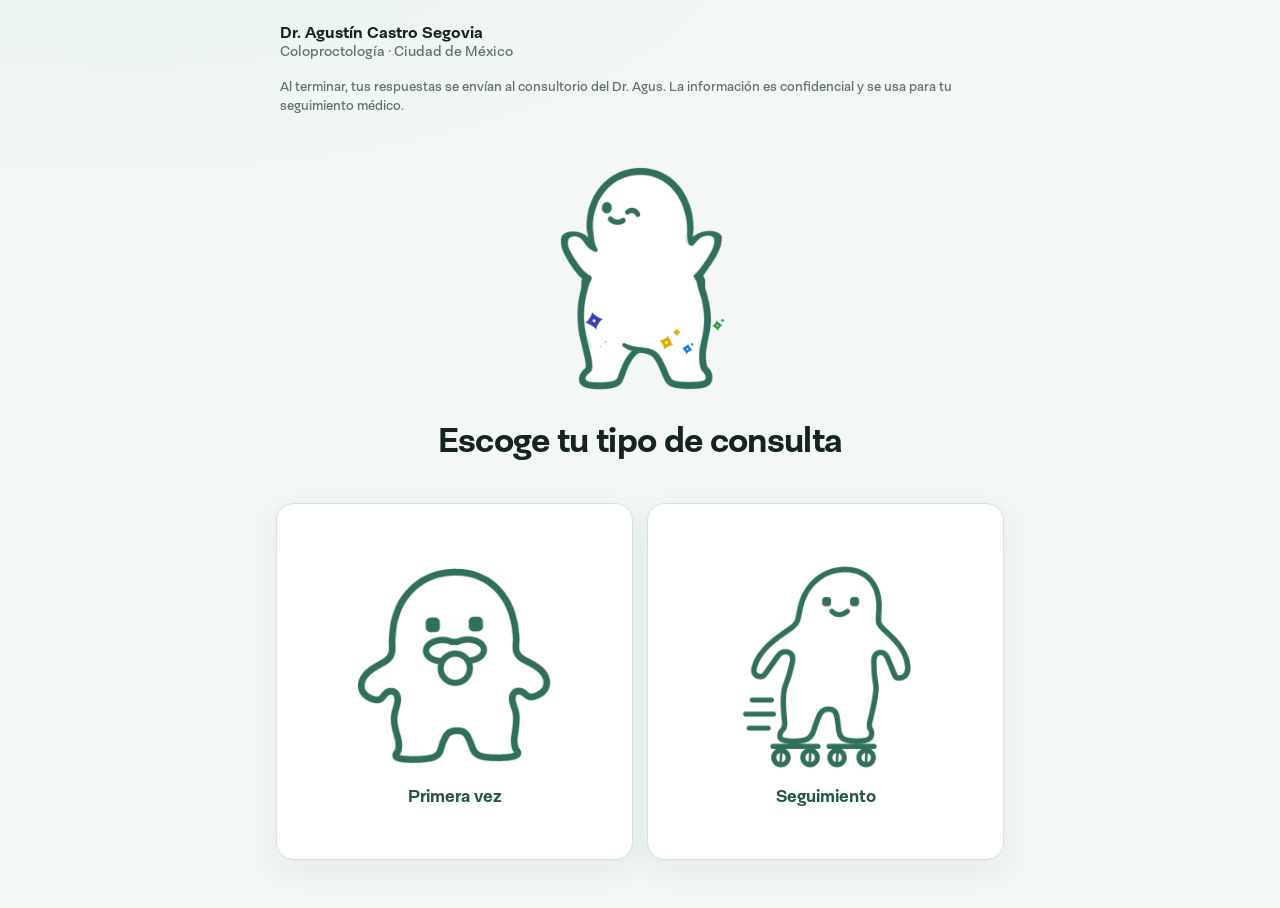
==== index.html @ 6eea0496 "Cuestionario: fiesta v4 en gracias, comezón nocturna, parejas con campo visible y colonoscopia más s" ====
<!DOCTYPE html>
<html lang="es-MX">
<head>
<meta charset="utf-8">
<meta name="viewport" content="width=device-width, initial-scale=1, viewport-fit=cover">
<meta name="color-scheme" content="light">
<meta name="robots" content="noindex, nofollow">
<title>Consulta · Dr. Agustín Castro Segovia</title>
<style>
/* Tipografía Neogrotesk en todo el formulario, a petición del Dr. Agus 19/11/2026 */
@font-face{font-family:"Neogrotesk";src:url([data-uri]) format("woff2");font-weight:400;font-style:italic;font-display:swap;}
@font-face{font-family:"Neogrotesk";src:url([data-uri]) format("woff2");font-weight:700;font-style:italic;font-display:swap;}
@font-face{font-family:"Neogrotesk";src:url([data-uri]) format("woff2");font-weight:400;font-style:normal;font-display:swap;}
@font-face{font-family:"Neogrotesk";src:url([data-uri]) format("woff2");font-weight:700;font-style:normal;font-display:swap;}


:root {
  --booty-hue: 295deg; /* Booty verde por defecto (base ~205° azul) */
  --ink: #14241e;
  --ink-soft: #2f443c;
  --muted: #5e736b;
  --line: #d5e3dc;
  --bg: #f3f7f5;
  --card: #ffffff;
  --green: #2f6f5b;
  --green-deep: #245748;
  --green-hover: #3a8670;
  --green-soft: #e5f0eb;
  --green-mid: #a9cdbd;
  --amber: #8a5a10;
  --amber-bg: #f8efd8;
  --red: #8f2d2d;
  --red-bg: #f8e8e8;
  --shadow: 0 10px 30px var(--shadow-c, rgba(36, 87, 72, 0.08));
  --radius: 18px;
  --font: "Neogrotesk", "Helvetica Neue", system-ui, -apple-system, Arial, sans-serif;
  --serif: "Neogrotesk", "Helvetica Neue", system-ui, -apple-system, Arial, sans-serif;
}
* { box-sizing: border-box; }
html, body { margin: 0; padding: 0; }
body {
  font-family: var(--font);
  background:
    radial-gradient(1200px 500px at 10% -10%, var(--bg-tint, #e7f3ee) 0%, transparent 55%),
    var(--bg);
  color: var(--ink);
  min-height: 100dvh;
  line-height: 1.45;
}
button, input, textarea, select { font: inherit; }
button { cursor: pointer; }
.hidden { display: none !important; }

.app {
  max-width: 760px;
  margin: 0 auto;
  padding: 16px 16px 48px;
}
header.top {
  display: flex;
  align-items: baseline;
  justify-content: space-between;
  gap: 12px;
  padding: 8px 4px 16px;
}
.brand { display: flex; flex-direction: column; }
.brand strong { font-size: 1.02rem; letter-spacing: -0.01em; }
.brand span { color: var(--muted); font-size: 0.82rem; }
.privacy {
  color: var(--muted);
  font-size: 0.75rem;
  text-align: right;
  max-width: 16rem;
}

.screen { animation: rise .25s ease; }
@keyframes rise {
  from { transform: translateY(8px); }
  to { transform: none; }
}
@media (prefers-reduced-motion: reduce) {
  .screen, .progress-bar span { animation: none; transition: none; }
}

.hero { padding: 12px 4px 8px; }
.hero h1, .q-title {
  color: var(--ink);
}
.hero h1 {
  font-family: var(--serif);
  font-weight: 700;
  font-size: clamp(1.7rem, 5vw, 2.25rem);
  line-height: 1.2;
  margin: 0 0 10px;
  letter-spacing: -0.02em;
}
.hero p { margin: 0 0 10px; color: var(--ink-soft); }
.kicker {
  margin: 0 0 6px;
  font-size: 0.88rem;
  letter-spacing: 0.02em;
  color: var(--ink-soft);
  font-weight: 650;
}
.note-proto {
  display: inline-block;
  background: var(--amber-bg);
  color: var(--amber);
  border-radius: 999px;
  padding: 4px 10px;
  font-size: 0.75rem;
  font-weight: 650;
  margin-bottom: 14px;
}

.modes { display: grid; gap: 12px; margin-top: 22px; }
.mode-card {
  background: var(--card);
  border: 1px solid var(--line);
  border-radius: var(--radius);
  padding: 18px 18px 16px;
  text-align: left;
  box-shadow: var(--shadow);
  color: inherit;
  width: 100%;
  transition: transform .15s ease, border-color .15s ease;
}
.mode-card:hover, .mode-card:focus-visible {
  transform: translateY(-1px);
  border-color: var(--green-mid);
  outline: none;
}
.mode-card h2 { margin: 0 0 6px; font-size: 1.15rem; color: var(--green-deep); }
.mode-card p { margin: 0; color: var(--ink-soft); font-size: 0.95rem; }
.mode-card .tag {
  display: inline-block;
  margin-top: 10px;
  font-size: 0.72rem;
  font-weight: 700;
  text-transform: uppercase;
  letter-spacing: .04em;
  color: var(--amber);
}

.demo-row { margin-top: 22px; text-align: center; }
.linkish {
  background: none; border: none; color: var(--green); text-decoration: underline;
  text-underline-offset: 3px; font-size: 0.9rem; padding: 8px;
}
.fine {
  color: var(--muted); font-size: 0.8rem; margin-top: 18px; text-align: center;
}

.progress-wrap { margin: 2px 0 16px; }
.progress-bar {
  height: 6px; background: var(--track, #e1ebe6); border-radius: 99px; overflow: hidden;
}
.progress-bar span {
  display: block; height: 100%; width: 0;
  background: var(--green-deep);
  border-radius: 99px;
  transition: width .25s ease;
}
.sec-intro {
  color: var(--ink-soft);
  font-size: 0.95rem;
  margin: 0 0 14px;
  line-height: 1.4;
}
.sec-intro-kicker {
  display: block;
  font-weight: 600;
  font-size: 0.92rem;
  letter-spacing: .01em;
  color: var(--muted);
  margin: 0 0 2px;
}
.sec-intro-tema {
  display: block;
  font-weight: 800;
  font-size: clamp(1.2rem, 4.2vw, 1.5rem);
  line-height: 1.2;
  letter-spacing: -.015em;
  color: var(--ink);
}
.sec-intro.sec-intro-center {
  text-align: center;
}
.q-title:focus { outline: none; }
.q-title:focus-visible { outline: 3px solid var(--green); outline-offset: 4px; border-radius: 4px; }
.draft-banner {
  background: var(--amber-bg);
  color: var(--amber);
  border-radius: 12px;
  padding: 10px 12px;
  font-size: 0.88rem;
  font-weight: 650;
  margin-bottom: 14px;
}
.q-title {
  font-family: var(--serif);
  font-size: clamp(1.25rem, 3.8vw, 1.7rem);
  line-height: 1.25;
  margin: 0 0 8px;
  font-weight: 700;
  color: var(--ink);
}
.q-title.notice-title {
  font-size: clamp(1.05rem, 3.3vw, 1.35rem);
  font-weight: 650;
  line-height: 1.45;
  margin: 0 0 16px;
}
.req { color: var(--green); font-weight: 700; }
.q-hint { color: var(--ink-soft); margin: 0 0 16px; font-size: 0.95rem; white-space: pre-line; }
.q-media { margin: 0 0 16px; text-align: center; }
.q-media img {
  max-width: 100%;
  height: auto;
  max-height: min(34vh, 320px);
  border-radius: 12px;
  border: 1px solid var(--line);
  background: #fff;
}
.choices-grid.grid-fit .choice:last-child:nth-child(odd){grid-column:1/-1}
.choices-grid.grid-fit .choice{min-height:48px;padding:10px 12px;font-size:1rem}
.choice .sex-mark{
  flex:0 0 auto;width:40px;height:40px;border-radius:50%;
  display:grid;place-items:center;font-size:1.55rem;line-height:1;font-weight:700;
}
.choice .sex-mark.sex-m{background:#e8f1fb;color:#1d4e89}
.choice .sex-mark.sex-f{background:#fde8f0;color:#9b1d4a}
.choices-grid.sexo-grid .choice{flex-direction:column;gap:6px;justify-content:center;text-align:center;min-height:88px}
.choices-grid.sexo-grid .sex-mark{width:44px;height:44px;font-size:1.7rem}
.fnac-err{color:#b3261e;min-height:1em;margin:6px 0 0;font-size:.9rem}
.fnac-curp-hint{color:var(--amber,#8a5a10);margin:6px 0 0;font-size:.9rem}
.fnac-row{display:grid;grid-template-columns:minmax(3.6rem,.7fr) minmax(8.2rem,1.4fr) minmax(4.8rem,.9fr);gap:8px;align-items:start;width:100%;max-width:26rem}
.fnac-col{display:flex;flex-direction:column;gap:4px;min-width:0}
.fnac-col-lbl{display:block;font-size:.78rem;font-weight:600;line-height:1.2;height:1.2em;margin:0;padding:0;color:var(--ink-soft,#5c5c5c)}
.fnac-col .field{width:100%;box-sizing:border-box;text-align:center;height:3.25rem;margin:0;vertical-align:top}
.fnac-col.fnac-mes .field{text-align:left}
.fecha-mes option[value=""]{font-style:italic}
.masc-pet-ico{display:block;width:52px;height:52px;margin:0 auto 6px;object-fit:contain}
.masc-cell.on .masc-pet-ico{animation:rvDown .45s cubic-bezier(.2,.8,.2,1) both}
@media (prefers-reduced-motion:reduce){.masc-cell.on .masc-pet-ico{animation:none!important}}

.q-media.booty-media {
  margin: 0 0 20px;
  padding: 12px 8px;
  background: #fff;
  text-align: center;
}
.q-media.booty-media img,
.q-media img.booty-gif {
  width: 220px;
  max-width: min(220px, 100%);
  min-width: min(160px, 100%);
  height: auto;
  max-height: none;
  border: none;
  border-radius: 0;
  background: #fff;
  display: inline-block;
  object-fit: contain;
  vertical-align: middle;
}
.home-booty {
  display: flex;
  justify-content: center;
  align-items: center;
  margin: 8px auto 14px;
  padding: 8px;
  background: #fff;
  width: fit-content;
  max-width: 100%;
}
.home-booty img,
img.booty-home-gif {
  width: 200px;
  max-width: min(200px, 100%);
  min-width: min(160px, 100%);
  height: auto;
  border: none;
  border-radius: 0;
  background: #fff;
  display: block;
  object-fit: contain;
}
.choices { display: grid; gap: 8px; }
.choice {
  display: flex;
  gap: 12px;
  align-items: center;
  background: var(--card);
  border: 2px solid var(--line);
  border-radius: 14px;
  padding: 14px 16px;
  text-align: left;
  color: inherit;
  width: 100%;
  min-height: 52px;
  font-size: 1.05rem;
  font-weight: 700;
  transition: border-color .12s, background .12s;
}
.choice:hover { border-color: var(--green); }
.choice:focus-visible { outline: 3px solid var(--green); outline-offset: 3px; }
.choice.selected {
  border-color: var(--green);
  background: var(--green-soft);
  box-shadow: inset 0 0 0 1px var(--green);
}
.choice .swatch, .choice img.swatch-img {
  width: 36px; height: 56px; border-radius: 6px;
  object-fit: cover; border: 1px solid #ccc; flex: 0 0 auto;
  background: #ddd;
}
.choice img.swatch-img.bristol-img { width: 120px; height: 50px; object-fit: contain; background: #fff; border-color: #e5e5e5; }
.choice .txt { flex: 1; }
.choice .k {
  flex: 0 0 auto;
  width: 28px; height: 28px; border-radius: 50%;
  border: 1.5px solid var(--green-mid);
  display: grid; place-items: center;
  font-size: 0.85rem; font-weight: 700; color: var(--green-deep);
}
.choice.selected .k { background: var(--green); color: #fff; border-color: var(--green); }
.choice .sub { display: block; color: var(--muted); font-size: 0.82rem; margin-top: 2px; }

.scale {
  display: grid;
  grid-template-columns: repeat(auto-fit, minmax(44px, 1fr));
  gap: 6px;
}
.scale button {
  border: 1.5px solid var(--line);
  background: var(--card);
  border-radius: 12px;
  min-height: 48px;
  font-weight: 700;
  color: var(--ink);
}
.scale button.selected { background: var(--green); color: #fff; border-color: var(--green); }
.slider-wrap { padding: 8px 4px 0; }
.slider-val { text-align: center; font-size: 2rem; font-weight: 700; color: var(--green-deep); min-height: 2.6rem; }
.slider-val.empty { font-size: 1rem; font-weight: 500; color: var(--muted); padding-top: .8rem; }
input.pct-range { width: 100%; height: 44px; accent-color: var(--green); cursor: pointer; }
input.pct-range.untouched { accent-color: #d6d6d6; }
input.pct-range.untouched::-webkit-slider-thumb { opacity: 0; }
input.pct-range.untouched::-moz-range-thumb { opacity: 0; }
.slider-ticks { display: flex; justify-content: space-between; color: var(--muted); font-size: 0.78rem; }
.eva-faces { display:grid; grid-template-columns: repeat(6, 1fr); gap:4px; margin:0 -2% 4px; }
.scale-ticks { display:flex; justify-content:space-between; font-size:.72rem; color: var(--muted); padding: 0 6px; }
.eva-sum { display:flex; align-items:center; gap:10px; margin:4px 0; }
.eva-sum img { width:56px; height:56px; }
.eva-faces button { border:0; background:transparent; padding:2px; border-radius:12px; opacity:.45; transition: opacity .2s, transform .2s; }
.eva-faces button img { width:100%; max-width:90px; display:block; margin:0 auto; filter: hue-rotate(var(--booty-hue, 295deg)); }
.eva-faces button span { display:block; font-size:.75rem; font-weight:700; color: var(--muted); }
.eva-faces button.selected { opacity:1; transform: scale(1.12); background: var(--green-soft); }
.eva-faces:not(.has-val) button { opacity:.9; }
.scale-caption { display: flex; justify-content: space-between; color: var(--muted); font-size: 0.78rem; margin-top: 6px; }

.field, .other-field {
  width: 100%;
  border: 1.5px solid var(--line);
  border-radius: 14px;
  padding: 12px 14px;
  background: #fff;
  color: var(--ink);
  min-height: 48px;
}
textarea.field { min-height: 140px; resize: vertical; }
.field:focus, .other-field:focus {
  outline: 3px solid rgba(47, 111, 91, .25);
  border-color: var(--green);
}
.other-wrap { margin-top: 8px; }
label.lab { display: block; font-size: 0.8rem; color: var(--muted); margin: 0 0 6px; }
.err {
  color: var(--red);
  background: var(--red-bg);
  border-radius: 10px;
  padding: 8px 10px;
  margin: 12px 0 0;
  font-size: 0.9rem;
}

.nav {
  display: flex; gap: 10px; margin-top: 22px;
  padding: 16px 0 10px;
}
#screen-quiz .nav {
  position: sticky; bottom: 0;
  background: linear-gradient(transparent, var(--bg) 28%, var(--bg) 100%);
}
#screen-quiz { padding-bottom: 96px; }
.btn {
  border: none; border-radius: 999px; min-height: 48px; padding: 0 20px; font-weight: 700;
}
.btn.primary { background: var(--green); color: #fff; margin-left: auto; min-width: 44%; }
.btn.primary:hover { background: var(--green-hover); }
.btn.primary:disabled { opacity: .4; cursor: not-allowed; background: var(--green); }
.btn.primary:focus-visible, .btn.ghost:focus-visible { outline: 3px solid var(--green-deep); outline-offset: 3px; }
.btn.ghost { background: #fff; color: var(--green-deep); border: 2px solid var(--green-deep); }
.btn.ghost:disabled { opacity: .45; cursor: not-allowed; }
#screen-quiz .nav { flex-wrap: wrap; }
.btn-resume { flex: 0 0 100%; order: -1; background: var(--green-soft, #fff); }
.btn-resume[hidden] { display: none; }
.btn.skip {
  display: block; width: 100%; margin-top: 10px;
  background: #fff; color: var(--ink-soft);
  border: 2px solid var(--line); border-radius: 14px;
  min-height: 48px; font-weight: 700;
}
.btn.skip.selected, .btn.skip[aria-pressed="true"] {
  border-color: var(--green); background: var(--green-soft); color: var(--green-deep);
}
.btn.skip:focus-visible { outline: 3px solid var(--green); outline-offset: 3px; }
.thanks { margin: 8px 0 22px; }
.thanks h1 { font-family: var(--serif); font-size: clamp(1.6rem, 4.5vw, 2rem); margin: 0 0 8px; color: var(--ink); }
.thanks h1:focus, .thanks h1:focus-visible { outline: none; }
.thanks p { margin: 0; color: var(--ink-soft); max-width: 34rem; }
.thanks p.sent { color: var(--green-deep); font-weight: 650; }
.doctor-views-label {
  color: var(--muted); font-size: 0.8rem; font-weight: 700;
  margin: 8px 0 8px; letter-spacing: .02em;
}
@media (prefers-reduced-motion: reduce) {
  .screen { animation: none; }
  .choice, .btn, .mode-card { transition: none; }
}

.tabs {
  display: flex; gap: 6px; background: var(--track, #e7eee9); padding: 5px; border-radius: 14px; margin-bottom: 14px;
}
.tab {
  flex: 1; border: none; background: transparent; border-radius: 10px;
  min-height: 42px; font-weight: 700; color: var(--ink-soft);
}
.tab.active { background: #fff; color: var(--green-deep); box-shadow: 0 1px 4px rgba(0,0,0,.06); }
.toolbar { display: flex; flex-wrap: wrap; gap: 8px; margin-bottom: 12px; }
.nota {
  background: #fff;
  border: 1px solid var(--line);
  border-radius: 16px;
  padding: 22px 18px;
  font-family: var(--serif);
  font-size: 0.95rem;
  white-space: pre-wrap;
  line-height: 1.55;
  color: #14241e;
  box-shadow: var(--shadow);
  overflow-wrap: anywhere;
}
.huli-hint { color: var(--muted); font-size: 0.85rem; margin: 10px 0 0; }
.alert-box {
  background: var(--red-bg); color: var(--red); border-radius: 14px; padding: 12px 14px; margin-bottom: 12px;
}
.warn-box {
  background: var(--amber-bg); color: var(--amber); border-radius: 14px; padding: 12px 14px; margin-bottom: 12px;
}
.ok-box {
  background: var(--green-soft); color: var(--green-deep); border-radius: 14px; padding: 12px 14px; margin-bottom: 12px;
}
.card {
  background: #fff; border: 1px solid var(--line); border-radius: 16px;
  padding: 14px 16px; margin-bottom: 12px; box-shadow: var(--shadow);
}
.card h3 { margin: 0 0 8px; font-size: 0.95rem; color: var(--green-deep); letter-spacing: .03em; text-transform: uppercase; }
.card p, .card li { margin: 0 0 6px; }
.card ul { margin: 0; padding-left: 1.1rem; }
.gi-flag {
  font-size: 0.86rem; background: #eef3f8; color: #1e3a5f;
  border-radius: 10px; padding: 8px 10px; margin-top: 8px;
}
.toast {
  position: fixed; left: 50%; bottom: 24px; transform: translateX(-50%);
  background: var(--green-deep); color: #fff; padding: 10px 16px;
  border-radius: 999px; font-weight: 700; box-shadow: var(--shadow);
  z-index: 20;
}

.evolucion-wrap {
  background: var(--card);
  border: 1px solid var(--green-mid);
  border-radius: var(--radius);
  padding: 14px 16px 12px;
  margin: 0 0 18px;
  box-shadow: var(--shadow);
}
.evolucion-wrap header {
  display: flex;
  align-items: flex-start;
  justify-content: space-between;
  gap: 12px;
  margin-bottom: 8px;
}
.evolucion-wrap h2 {
  margin: 0;
  font-size: 1.02rem;
  color: var(--green-deep);
  line-height: 1.3;
}
.evolucion-wrap .evo-hint {
  margin: 2px 0 0;
  color: var(--muted);
  font-size: 0.8rem;
}
#evolucion-text {
  margin: 0;
  white-space: pre-wrap;
  font-family: var(--serif);
  font-size: 0.98rem;
  line-height: 1.45;
  color: var(--ink);
}
.resumen-evolucion {
  white-space: pre-wrap;
  font-family: var(--serif);
  font-size: 0.98rem;
  line-height: 1.45;
  background: var(--green-soft);
  border-radius: 12px;
  padding: 12px 14px;
  margin: 0;
}
body.patient-view .doctor-views-label, body.patient-view .tabs, body.patient-view #view-nota, body.patient-view #view-resumen, body.patient-view #screen-done .nav { display: none !important; }
#screen-quiz img.booty-gif, #screen-quiz .booty-media img, img.booty-home-gif, img.booty-done-gif { filter: hue-rotate(var(--booty-hue, 295deg)); transition: filter .3s; }
@media print {
  header.top, .tabs, .toolbar, .btn, .fine, .privacy, #btn-restart,
  .thanks, .doctor-views-label, .huli-hint, #evolucion-wrap, #screen-done .nav { display: none !important; }
  body { background: #fff; }
  .nota { box-shadow: none; border: none; }
  .app { max-width: none; padding: 0; }
}

@media (max-width: 420px) {
  .scale { grid-template-columns: repeat(6, 1fr); }
}
.privacy-line {
  color: var(--muted);
  font-size: 0.75rem;
  padding: 0 4px 8px;
}


body:not(.is-home) .privacy-line { display: none; }
body.is-quiz header.top { padding-bottom: 6px; }
body.is-quiz header.top .brand span { display: none; }


select.field { appearance: auto; background: #fff; }
.numunit { display:flex; gap:10px; align-items:stretch; }
.numunit input.field { flex: 0 0 40%; min-width: 0; }
.numunit select.field { flex: 1 1 auto; min-width: 0; }
.numunit.telcc select.field { flex: 0 0 34%; }
.numunit.telcc input.field { flex: 1 1 auto; }
.datos-top{margin-bottom:8px}
.curp-alts{display:flex;flex-wrap:wrap;gap:8px;margin-top:10px}
.curp-alts .num-nose{margin-top:0}
.booty-mask .booty-anim-c{position:absolute;inset:0;width:100%;height:100%;display:block}
.booty-mask.booty-anim-on .capa{visibility:hidden}
.booty-mask.ratio-480-600{aspect-ratio:480/600}
.booty-mask.ratio-480-540{aspect-ratio:480/540}
.booty-mask.ratio-480-288{aspect-ratio:480/288}
/* Booty en pantallas de inicio, botones y gracias (25/11/2026) */
.booty-fx{position:relative;width:min(200px,52vw);aspect-ratio:480/600;margin:0 auto}
.booty-fx .booty-mask{position:absolute;inset:0;width:100%;height:100%;margin:0}
.booty-fx img.booty-fx-capa{position:absolute;inset:0;width:100%;height:100%;object-fit:contain;pointer-events:none;border:0;background:transparent}
#screen-done .booty-fx{width:min(480px,100%);aspect-ratio:480/220;margin:0 auto 10px}
/* Fiesta v4 (27/11/2026): 480x260, colores pintados en la pieza; NO se tiñe con var(--tema) */
#screen-done .booty-fx.booty-fiesta-color{width:100%;max-width:480px;aspect-ratio:480/260}
.booty-fx.booty-fiesta-color img.booty-fiesta-img{display:block;width:100%;height:100%;max-width:100%;object-fit:contain;background:transparent;border:0;filter:none!important;pointer-events:none}
.booty-mask.ratio-480-220{aspect-ratio:480/220}
.mode-square .mode-booty{width:auto;height:68%;aspect-ratio:1;max-width:90%;background:transparent}
.mode-square .mode-booty .booty-mask{width:100%;height:100%;margin:0}
.pct-fig.pct-fig-booty{height:auto;align-items:center}
.pct-fig.pct-fig-booty .booty-mask{width:min(140px,38vw);margin:0 auto}
.choice.masc-con-ico{flex-direction:column;align-items:center;justify-content:center;text-align:center;gap:2px}
.masc-pet-ico.booty-mask{width:56px;height:56px;margin:0 auto 2px;aspect-ratio:1;flex:0 0 auto}
.ahf-escena.con-booty{display:flex!important;flex-wrap:wrap;justify-content:center;align-items:flex-end;gap:4px 8px;margin:0 0 12px}
.ahf-escena.con-booty .booty-mask{width:72px;margin:0}
.ahf-escena.con-booty .booty-mask.ratio-480-288{width:108px}
.dev-btn {
  display: inline-block; margin-top: 10px;
  background: none; border: none; color: var(--muted);
  font-size: 0.72rem; text-decoration: underline;
  text-underline-offset: 2px; cursor: pointer; opacity: .7;
}
.dev-btn:hover { opacity: 1; }

.q-finish{margin:18px 0 0;font-size:1.05rem;font-weight:700;color:var(--green-deep);text-align:center;} .q-title.hidden ~ .q-finish{margin-top:28px;font-size:1.2rem;}
.img-heading{margin:0 0 10px;font-size:1.25rem;font-weight:800;color:var(--green-deep);text-align:center;}
.booty-done-gif{display:block;margin:0 auto 6px;width:180px;height:auto;}
.papelitos{position:fixed;inset:0;pointer-events:none;overflow:hidden;z-index:999;}
.papelitos span{position:absolute;top:-20px;width:10px;height:10px;border-radius:2px;opacity:.95;animation-name:caer;animation-timing-function:linear;animation-fill-mode:forwards;}
@keyframes caer{to{transform:translate(var(--deriva),110vh) rotate(var(--giro));opacity:.9;}}
body.patient-view #screen-done .booty-done-gif{display:block;}

/* Ajustes tipográficos recomendados por Booty (Neogrotesk 400/700), aplicados a petición del Dr. Agus 19/11/2026 */
:root { --serif: var(--font); }
html { font-synthesis: none; -webkit-font-smoothing: antialiased; text-rendering: optimizeLegibility; }
body { font-weight: 400; font-size: 1rem; line-height: 1.5; }
.brand strong { font-weight: 700; font-size: 1rem; line-height: 1.25; letter-spacing: 0; }
.brand span { font-weight: 400; font-size: .875rem; line-height: 1.35; }
.privacy, .privacy-line { font-weight: 400; font-size: .8125rem; line-height: 1.45; }
.kicker, .card h3, .doctor-views-label { font-weight: 700; font-size: .75rem; line-height: 1.3; letter-spacing: .06em; text-transform: uppercase; }
.hero h1 { font-weight: 700; font-size: clamp(1.75rem, 7vw, 2.125rem); line-height: 1.12; letter-spacing: -.02em; }
.sec-intro { font-weight: 400; font-size: 1.0625rem; line-height: 1.35; }
.q-title { font-weight: 700; font-size: 1.375rem; line-height: 1.25; letter-spacing: -.01em; text-wrap: balance; margin: 0 0 .5rem; }
.q-title:focus-visible { outline: none; }
.q-title .req { font-weight: 400; }
.q-title.notice-title { font-weight: 400; font-size: 1.0625rem; line-height: 1.5; letter-spacing: 0; text-wrap: pretty; }
.q-title.notice-title strong { font-weight: 700; }
.q-title.has-time-emph { font-weight: 400; }
.q-title.has-time-emph strong { font-weight: 700; color: var(--green); }
.q-hint { font-weight: 400; font-size: .9375rem; line-height: 1.45; color: var(--muted); margin: 0 0 1rem; max-width: 34em; }
.q-hint.short { font-style: italic; }
.choice { font-weight: 400; font-size: 1.0625rem; line-height: 1.3; letter-spacing: 0; min-height: 52px; padding: 12px 16px; }
.choice.selected { font-weight: 700; }
.choice .sub { font-weight: 400; }
.mode-card h2 { font-weight: 700; font-size: 1.125rem; line-height: 1.25; }
.mode-card h2:last-child { margin-bottom: 0; }
#screen-home .hero h1 { text-align: center; }
.mode-card p { font-weight: 400; font-size: .9375rem; line-height: 1.4; }
.btn, .btn.skip { font-weight: 700; font-size: 1rem; line-height: 1; letter-spacing: .01em; }
.slider-val { font-weight: 700; font-size: 2.25rem; line-height: 1; font-variant-numeric: tabular-nums; letter-spacing: -.01em; }
.slider-val.empty { font-weight: 400; font-size: 1rem; }
.slider-ticks, .scale-caption, .scale-ticks { font-weight: 400; font-size: .8125rem; line-height: 1.3; }
.note-proto, .draft-banner { font-weight: 700; font-size: .75rem; letter-spacing: .02em; }
.fine { font-style: italic; }
.thanks h1 { font-weight: 700; font-size: clamp(1.6rem, 6vw, 2rem); line-height: 1.15; letter-spacing: -.015em; }
.thanks p.sent { font-weight: 700; }
.img-heading { font-weight: 700; font-size: 1.25rem; }
/* Estrellitas de Booty y cita de la OMS */
.sparkle-wrap { position: relative; display: inline-block; line-height: 0; }
.sparkle { position: absolute; font-size: var(--sz, 18px); line-height: 1; pointer-events: none; transform: translate(-50%,-50%) scale(0); opacity: 0; animation: sparkle-twinkle 1.2s ease-in-out forwards; text-shadow: 0 0 8px rgba(255,255,255,.95), 0 0 3px currentColor; }
@keyframes sparkle-twinkle {
  0% { opacity: 0; transform: translate(-50%,-50%) scale(0) rotate(0deg); }
  25% { opacity: 1; transform: translate(-50%,-50%) scale(1.25) rotate(25deg); }
  50% { opacity: 1; transform: translate(-50%,-50%) scale(.55) rotate(45deg); }
  70% { opacity: 1; transform: translate(-50%,-50%) scale(1) rotate(60deg); }
  100% { opacity: 0; transform: translate(-50%,-50%) scale(0) rotate(90deg); }
}
.who-quote { margin: 18px 0 4px; padding: 12px 14px; border-left: 4px solid var(--green); background: var(--green-soft); border-radius: 8px; }
.who-quote p { margin: 0 0 6px; font-style: italic; font-size: .9375rem; line-height: 1.5; color: var(--ink-soft); }
.who-quote cite { font-style: normal; font-weight: 700; font-size: .8125rem; color: var(--muted); }
/* Botones cuadrados de inicio con Booty (pedido del Dr. Agus 19/11/2026) */
#screen-home .modes { display: grid; grid-template-columns: 1fr 1fr; gap: 14px; }
.mode-card.mode-square { aspect-ratio: 1 / 1; display: flex; flex-direction: column; align-items: center; justify-content: center; gap: 8px; padding: 12px; text-align: center; margin: 0; }
.mode-square .mode-img { width: auto; height: 68%; max-width: 90%; object-fit: contain; display: block; }
.mode-square h2 { margin: 0; font-size: 1.0625rem; }
.booty-capas{position:relative;display:inline-block;line-height:0;margin:0 auto}
.booty-capas img.booty-efecto{position:absolute!important;left:0!important;top:0!important;width:100%!important;height:100%!important;min-width:0!important;max-width:none!important;margin:0!important;padding:0!important;border:0!important;background:transparent!important;filter:none!important;pointer-events:none}
#screen-done .booty-capas{display:block;width:fit-content;margin:0 auto 6px}
#screen-done .booty-capas img.booty-done-gif{margin:0}
.num-suffix{display:flex;align-items:center;gap:10px}
.num-suffix .field{max-width:120px;text-align:center;font-size:1.25rem}
.num-suffix-lbl{font-weight:700;font-size:1.05rem}
.num-nose{margin-top:12px}
.num-nose.selected{background:var(--green-soft);border-color:var(--green)}
.pair-lbl{display:block;font-weight:700;margin:14px 0 6px}
.pair-lbl:first-child{margin-top:0}
.pair-otro{margin-top:8px}
#inp-curp::placeholder{text-transform:none}
.pct2{padding:8px 4px 0;user-select:none;-webkit-user-select:none}
.pct-sl{position:relative;touch-action:none;cursor:pointer;outline:none;-webkit-tap-highlight-color:transparent}
.pct-sl:focus-visible .pct-track{box-shadow:0 0 0 3px var(--green-mid)}
.pct-track{position:absolute;background:var(--track,#e3e8e5);border-radius:999px;overflow:hidden}
.pct-fill{position:absolute;background:var(--green);border-radius:999px}
.pct-thumb{position:absolute;width:34px;height:34px;border-radius:50%;background:#fff;border:4px solid var(--green);box-shadow:0 2px 8px rgba(0,0,0,.18);z-index:2}
.pct2.untouched .pct-thumb,.pct2.untouched .pct-fill{display:none}
.pct-tick{position:absolute;background:var(--muted);opacity:.55}
.pct-tick.big{opacity:.9;background:var(--ink-soft)}
.pct-tl{position:absolute;font-size:.72rem;color:var(--muted);font-variant-numeric:tabular-nums;white-space:nowrap}
.pct-tick.big .pct-tl{font-size:.95rem;font-weight:700;color:var(--ink)}
/* horizontal */
.pct-h .pct-sl{height:76px;margin:0 14px}
.pct-h .pct-track{left:0;right:0;top:22px;height:16px}
.pct-h .pct-fill{left:0;top:0;bottom:0}
.pct-h .pct-thumb{top:13px;transform:translateX(-50%)}
.pct-h .pct-tick{top:44px;width:2px;height:8px;transform:translateX(-1px)}
.pct-h .pct-tick.big{height:13px;width:3px}
.pct-h .pct-tl{top:12px;left:50%;transform:translateX(-50%)}
.pct-h .pct-tick.big .pct-tl{top:15px}
/* vertical */
.pct-vrow{display:flex;align-items:center;justify-content:center;gap:28px}
.pct-vcol{display:flex;flex-direction:column;align-items:center;gap:10px}
.pct-cap{font-size:.85rem;color:var(--muted);text-align:center}
.pct-v .pct-sl{width:110px;height:min(52vh,380px)}
.pct-v .pct-track{top:0;bottom:0;left:62px;width:18px}
.pct-v .pct-fill{left:0;right:0;bottom:0}
.pct-v .pct-thumb{left:54px;transform:translateY(50%)}
.pct-v .pct-tick{left:40px;height:2px;width:10px;transform:translateY(1px)}
.pct-v .pct-tick.big{width:16px;left:36px;height:3px}
.pct-v .pct-tl{right:16px;top:50%;transform:translateY(-50%)}
.pct-v .pct-tick.big .pct-tl{right:22px}
.pct-v .pct-val{font-size:3rem;min-width:4.2ch;text-align:center}
.pct-v .pct-val.empty{font-size:1rem;max-width:9rem;min-width:0}

.tiempo-row{display:flex;flex-wrap:wrap;align-items:center;gap:10px}
.prog-step{margin-bottom:6px;scroll-margin:80px}
.tiempo-seg .tiempo-u{padding:10px 12px}
.tiempo-sel{width:auto;min-width:110px;flex:0 0 auto}
.prog-step .pair-lbl{margin-top:14px}
.prog-step:first-child .pair-lbl{margin-top:0}
.choices.chips{display:flex;flex-direction:column;gap:8px}
.chips-row{display:flex;flex-wrap:wrap;gap:8px}
.chips .choice{flex:1 1 0;min-width:0;justify-content:center;text-align:center;padding:10px 8px;min-height:48px;gap:0}
.chips .choice .k{display:none}
.chips .choice .txt{flex:0 1 auto;line-height:1.2;overflow-wrap:break-word;hyphens:manual;text-wrap:balance}
.chips-row:last-child:not(:first-child) .choice{flex:1 1 100%;font-size:.92rem;padding:10px 12px;white-space:normal}
.choices.cards{grid-template-columns:repeat(2,1fr)}
.cards .choice{flex-direction:column;align-items:stretch;gap:6px;padding:10px;text-align:center}
.cards .choice .k{display:none}
.cards .choice img.swatch-img.bristol-img{width:100%;height:64px;object-fit:contain;margin:0}
.cards .choice img.swatch-img:not(.bristol-img){width:100%;height:84px;object-fit:contain;margin:0;border:0;background:transparent;border-radius:10px}
.choice .booty-mask.choice-booty{position:relative;flex:0 0 auto;width:56px;height:56px;margin:0;background:transparent}
.cards .choice .booty-mask.choice-booty{width:100%;height:84px;margin:0 auto}
.nq-units{display:flex;flex-wrap:wrap;gap:8px}
.nq-units .uf-u{flex:1 1 0;min-width:0;padding:10px 8px;font-size:.92rem}
.cards .choice .txt:only-of-type{font-weight:500}
.cards.no-num .choice .txt{font-size:.9rem;font-weight:500;line-height:1.3}
.cards .choice .txt{font-weight:700;font-size:1.05rem}
.cards .choice .sub{font-weight:400;font-size:.8rem;line-height:1.3;margin-top:4px}
.cards .choice:last-child:nth-child(odd){grid-column:1/-1}
@media (min-width:900px){ .choices.cards{grid-template-columns:repeat(3,1fr)} .cards .choice:last-child:nth-child(odd){grid-column:auto} .cards .choice:last-child:nth-child(3n+1){grid-column:1/-1} }
.wq-hint{margin:-2px 0 8px;font-size:.85rem}
.fecha-row{display:flex;flex-wrap:wrap;gap:8px;align-items:center}
.fecha-row .field{width:auto;min-width:0;flex:1 1 110px;padding:8px 10px;font-size:1rem}
.fecha-row .ahf-tg{flex:0 0 auto}
.vih-num .field{max-width:110px}
.vih-card strong{display:block;margin-bottom:2px}
.vih-panel{margin-top:4px}
.tiempo-inp{max-width:84px;text-align:center;font-size:1.25rem}
.tiempo-seg{display:inline-flex;border:1.5px solid var(--green);border-radius:999px;overflow:hidden;background:var(--card)}
.tiempo-u{border:0;background:transparent;color:var(--green-deep);font:inherit;font-weight:700;font-size:.95rem;padding:10px 16px;cursor:pointer;min-height:44px}
.tiempo-u.on{background:var(--green);color:#fff}
.tiempo-u:focus-visible{outline:3px solid var(--green-mid);outline-offset:-3px}
.ahf-wrap{display:block}
.choices.choices-grid.ahf-grid{grid-template-columns:repeat(2,1fr)}
.ahf-panel{margin-top:16px;background:var(--green-soft);border:1px solid var(--green-mid);border-radius:var(--radius);padding:14px 14px 6px;scroll-margin-top:16px}
.ahf-panel-t{margin:0 0 10px;font-weight:700;color:var(--green-deep)}
.ahf-row{background:var(--card);border-radius:14px;padding:12px;margin-bottom:10px}
.ahf-row-h{display:flex;align-items:center;gap:10px;margin-bottom:6px}
.ahf-slot{width:40px;height:40px;flex:0 0 40px;border-radius:50%;border:2px dashed var(--green-mid);background:var(--green-soft);overflow:hidden}
.ahf-slot img{width:100%;height:100%;object-fit:contain}
.ahf-q{display:block;font-size:.9rem;color:var(--ink-soft);margin:8px 0 4px}
.ahf-q-row{display:flex;flex-wrap:wrap;align-items:center;gap:8px}
.ahf-num .field{max-width:84px;font-size:1.05rem;padding:8px 10px}
.ahf-tg{padding:8px 12px;font-size:.85rem;min-height:0}
.ahf-tg.selected{background:var(--green);color:#fff;border-color:var(--green)}
@media (min-width:900px){
  .ahf-wrap.con-panel{display:grid;grid-template-columns:minmax(0,1fr) minmax(0,1fr);gap:18px;align-items:start}
  .ahf-wrap.con-panel .ahf-panel{margin-top:0;position:sticky;top:12px}
  .ahf-wrap:not(.con-panel) .choices.choices-grid.ahf-grid{grid-template-columns:repeat(3,1fr)}
}
.masc-cell{display:flex;gap:6px;align-items:stretch;min-width:0}
.masc-cell .choice{flex:1;min-width:0}
.masc-num{display:flex;flex-direction:column;align-items:center;justify-content:center;gap:2px;flex:0 0 54px;margin:0}
.masc-num span{font-size:.68rem;line-height:1;color:var(--muted);white-space:nowrap}
.masc-num .masc-num-inp{width:54px;min-height:0;height:34px;padding:4px;text-align:center;font-size:1rem}
.masc-rel-lbl{margin-top:20px}
.masc-nom{margin-bottom:14px}
.masc-nom-row{display:flex;gap:8px;align-items:center;margin-bottom:8px}
.masc-nom-row .field{flex:1;min-width:0}
.masc-nom-tg{flex:0 0 auto;white-space:nowrap;padding:8px 12px;font-size:.85rem}
.masc-nom-tg.selected{background:var(--green-soft);border-color:var(--green)}
.masc-raza-lbl{display:block;font-size:.85rem;color:var(--muted);margin:2px 0 4px}
.tel-hint{margin:-2px 0 8px}
.ec-mas{margin-top:10px;padding-top:10px;border-top:1px dashed var(--line)}
.mx-mapa{max-width:220px;margin:10px auto 2px}
.mx-mapa svg{display:block;width:100%;height:auto}
.mx-mapa path{fill:#eef1ef;stroke:#b7c3be;stroke-width:.6;stroke-linejoin:round}
.mx-mapa path.on{fill:var(--green);stroke:var(--green-deep)}
.mx-mapa .cdmx-dot{fill:var(--green);stroke:#fff;stroke-width:1.5}
.mx-mapa.globo{max-width:84px;color:var(--green)}
.pair-err{color:#b3261e;min-height:1em;margin-top:6px}
.choices.choices-grid{grid-template-columns:repeat(4,1fr)}
.choices-grid .choice{justify-content:center;text-align:center;padding-left:6px;padding-right:6px}
.choices-grid .choice .txt{width:100%;text-align:center}
.choices-grid .choice .k{display:none}
/* Pantallas encadenadas con revelado progresivo (20/11/2026) */
.chain-step{scroll-margin:90px}
.chain-step + .chain-step{margin-top:18px}
.chain-lbl{display:block;margin:0 0 8px;font-weight:700;font-size:1.02rem;color:var(--ink)}
.chain-lbl.has-time-emph{font-weight:400}
.chain-lbl.has-time-emph strong{font-weight:700;color:var(--green)}
.chain-hint{font-size:.88rem;color:var(--muted);margin:-4px 0 8px}
.chain-step.rv-down,.chain-step.rv-side{display:grid;grid-template-rows:1fr;overflow:hidden;animation:rvGrow .45s ease both}
.chain-in{min-height:0}
.chain-step.rv-down>.chain-in{animation:rvDown .45s cubic-bezier(.2,.8,.2,1) both}
.chain-step.rv-side>.chain-in{animation:rvSide .45s cubic-bezier(.2,.8,.2,1) both}
@keyframes rvGrow{from{grid-template-rows:0fr}to{grid-template-rows:1fr}}
@keyframes rvDown{from{opacity:0;transform:translateY(24px)}to{opacity:1;transform:none}}
@keyframes rvSide{from{opacity:0;transform:translateX(44px)}to{opacity:1;transform:none}}
.sx-booty,.intro-banderas,.sa-booty{display:none}
/* Booty sin fondo blanco (provisional, mientras llegan versiones transparentes): el blanco se funde con el fondo del tema */
.q-media.booty-media, .home-booty, .booty-capas, #screen-done .thanks { background: transparent !important; border-color: transparent !important; box-shadow: none !important; }
.q-media.booty-media img, .q-media img.booty-gif, .home-booty img, img.booty-home-gif, img.booty-done-gif, .booty-capas img, .eva-faces button img, .sx-booty img, .sa-booty img, .pct-booty img {
  background: transparent !important; mix-blend-mode: multiply; }
.ab-safe{display:flex;align-items:center;gap:12px;margin:0 0 14px}
.ab-safe .ab-booty:not([hidden]){display:block;flex:0 0 96px;width:96px;min-height:96px}
.ab-bubble{position:relative;flex:1;margin:0 0 0 10px;padding:12px 14px;background:var(--green-soft);border:2px solid var(--green);border-radius:16px;color:var(--green-deep);font-weight:700;line-height:1.35}
.ab-bubble::before{content:"";position:absolute;left:-12px;top:50%;margin-top:-9px;border:9px solid transparent;border-right:12px solid var(--green);border-left:0}
.ab-bubble::after{content:"";position:absolute;left:-8px;top:50%;margin-top:-7px;border:7px solid transparent;border-right:9px solid var(--green-soft);border-left:0}
.rvx-down{animation:rvDown .45s cubic-bezier(.2,.8,.2,1) both;animation-delay:var(--d,0s)}
.rvx-side{animation:rvSide .45s cubic-bezier(.2,.8,.2,1) both}
@media (prefers-reduced-motion:reduce){.rvx-down,.rvx-side{animation:none!important}}
.seq-part + .seq-part{margin-top:6px}
.mx-mapa path.on-nac{fill:var(--green);stroke:var(--green-deep)}
.mx-mapa path.on-res{fill:var(--green-soft);stroke:var(--green);stroke-width:1.2}
.mx-mapa .pin-nac path{fill:var(--green-deep);stroke:#fff;stroke-width:1.2}
.mx-mapa .pin-nac circle{fill:#fff}
.mx-mapa .pin-res path{fill:#fff;stroke:var(--green);stroke-width:2}
.mx-mapa .pin-res circle{fill:var(--green)}
.mx-leyenda{display:flex;justify-content:center;gap:16px;margin:4px 0 0;font-size:.85rem;color:var(--ink-soft)}
.mx-leyenda span{display:inline-flex;align-items:center;gap:6px}
.mx-leyenda i{display:inline-block;width:12px;height:12px;border-radius:50% 50% 50% 0;transform:rotate(-45deg)}
.mx-leyenda .lg-nac i{background:var(--green-deep)}
.mx-leyenda .lg-res i{background:#fff;border:2px solid var(--green);box-sizing:border-box}
.mx-leyenda .lg-fuera{font-style:italic}
.booty-mask{position:relative;width:min(210px,56vw);aspect-ratio:1;margin:2px auto 12px;background:transparent}
.q-media.booty-intro-media{background:transparent!important;border:none;box-shadow:none;padding:4px 0 8px;margin:0 auto 12px;text-align:center}
.q-media.booty-intro-media .booty-mask{width:min(240px,70vw);margin:0 auto}
.bq-lado{display:grid;grid-template-columns:40% 1fr;gap:12px;align-items:center;max-width:560px}
.bq-lado .booty-mask{width:100%;max-width:210px;margin:0 auto}
.bq-lado .chain-body .choices{margin:0}
.bq-lado.sin-img{display:block;max-width:none}
.bq-lado.bq-sin{display:block}
.bq-lado.bq-sin .chain-body{width:60%;max-width:340px}
.bq-lado .choices.choices-grid{grid-template-columns:1fr!important}
.booty-mask .capa{position:absolute;inset:0;background-color:var(--tema,var(--green-deep));-webkit-mask-size:100% 100%;mask-size:100% 100%;-webkit-mask-repeat:no-repeat;mask-repeat:no-repeat;-webkit-mask-position:center;mask-position:center;mask-mode:alpha;pointer-events:none}
.booty-mask .capa.relleno{background-color:#fff}
.booty-mask .capa.rubor,.booty-mask .capa.linea{background-color:var(--tema,var(--green-deep))}
.booty-mask.booty-emoji{display:flex;align-items:center;justify-content:center;font-size:92px;line-height:1;background:transparent}
.booty-mask.booty-img img,.bq-lado .booty-mask img,.mode-booty img{width:100%;height:100%;object-fit:contain;background:transparent;border:none;display:block}
.ab-safe .ab-booty .booty-mask{width:96px;height:96px;max-width:96px}
.nav.nav-finish{flex-wrap:wrap;align-items:stretch}
.nav.nav-finish #btn-back{margin-right:auto}
.nav.nav-finish #btn-next.btn-finish{flex:1 0 100%;width:100%;min-width:100%;margin:8px 0 0;border-radius:16px;min-height:56px;font-size:1.15rem;font-weight:800;padding:14px 18px}
.multi-year{display:flex;flex-direction:column;gap:8px}
.multi-year .my-row{display:flex;gap:8px;align-items:center}
.multi-year .my-add{align-self:flex-start;margin-top:4px}
.ni-lead{display:block}
.nr-row{display:flex;gap:8px;align-items:stretch}
.btn.skip.uf-nr{width:auto;display:inline-block;padding:0 18px;min-height:42px}
.nr-row .field{flex:1 1 auto;width:auto;min-width:0;margin:0}
.nr-row .btn.skip.nr-btn{flex:0 0 auto;width:auto;max-width:46%;margin:0;white-space:nowrap;padding-left:14px;padding-right:14px;font-size:.9rem}
.ni-cols{display:grid;grid-template-columns:1fr 1fr;gap:10px;margin-top:.8em}
.ni-col{display:block;background:var(--green-soft);border:1px solid var(--line);border-radius:14px;padding:10px 12px;font-size:.92rem;line-height:1.42;text-wrap:pretty}
.ni-cols .ni-col:last-child:nth-child(odd){grid-column:1 / -1}
@media (min-width:700px){.ni-cols{gap:14px}.ni-col{font-size:1rem;padding:12px 16px}}
.res-ico{display:flex;justify-content:center;align-items:center;color:var(--green);margin:4px auto 6px}
.res-ico svg{width:46px;height:46px;display:block}
.choice.selected .res-ico{color:var(--green-deep)}
.pct-fig{display:flex;justify-content:center;align-items:flex-end;height:110px;margin:4px 0 6px}
.pct-fig-shape{width:56px;height:100px;border-radius:28px 28px 22px 22px;background:var(--green-soft);border:3px solid var(--green-mid);transform-origin:50% 100%;transition:transform .2s ease}
@media (prefers-reduced-motion:reduce){.pct-fig-shape{transition:none}}
/* Días/Meses/Años primero y luego el número */
.uf-units{display:flex;gap:8px;flex-wrap:wrap}
.uf-u{flex:1 1 0;min-width:76px;padding:12px 8px;border-radius:14px;border:2px solid var(--line);background:#fff;font:inherit;font-weight:700;color:var(--ink);cursor:pointer}
.uf-u.on{border-color:var(--green);background:var(--green-soft);color:var(--green-deep)}
.uf-first-row{margin-bottom:8px}
.uf-first-row .uf-u{flex:1 1 100%}
.uf-num{display:flex;align-items:center;gap:10px;margin-top:10px;flex-wrap:wrap}
.uf-num[hidden]{display:none}
.uf-num.uf-anim{animation:rvSide .35s cubic-bezier(.2,.8,.2,1) both}
.uf-q{font-size:.95rem;color:var(--muted)}
/* Intro de historia sexual en párrafos */
.ni-bold{display:block;text-align:center;font-weight:800}
.ni-rainbow{display:block;text-align:center;font-weight:800;margin-top:.3em;background:linear-gradient(90deg,#E53935,#FB8C00,#E0B000,#43A047,#1E88E5,#8E24AA);-webkit-background-clip:text;background-clip:text;color:transparent}
.ni-p{display:block;margin-top:.75em}
@media (prefers-reduced-motion:reduce){.chain-step.rv-down,.chain-step.rv-side,.chain-step>.chain-in,.uf-num.uf-anim{animation:none!important}}
</style>
</head>
<body class="is-home">
<div class="app">
  <header class="top">
    <div class="brand">
      <strong>Dr. Agustín Castro Segovia</strong>
      <span>Coloproctología · Ciudad de México</span>
    </div>
  </header>
  <div class="privacy-line">Al terminar, tus respuestas se envían al consultorio del Dr. Agus. La información es confidencial y se usa para tu seguimiento médico.</div>

  <section id="screen-home" class="screen">
    <div class="hero">
      <div class="home-booty">
        <div class="booty-fx" id="home-booty-fx" data-slot="booty_inicio_base" data-capa-color="assets/booty_icons/APROBADO_booty_capa_brillo_color_original.webp" role="img" aria-label="Booty bailando con brillos"></div>
      </div>
      <h1>Escoge tu tipo de consulta</h1>
    </div>
    <div class="modes">
      <button class="mode-card mode-square" id="btn-primera" type="button">
        <div class="mode-img mode-booty" id="img-primera" data-slot="booty_bebe_chupon" role="img" aria-label="Booty bebé con chupón"></div>
        <h2>Primera vez</h2>
      </button>
      <button class="mode-card mode-square" id="btn-seguimiento" type="button">
        <div class="mode-img mode-booty" id="img-seguimiento" data-slot="booty_patines" role="img" aria-label="Booty patinando"></div>
        <h2>Seguimiento</h2>
      </button>
    </div>
    <div class="demo-row" hidden>
      <button class="linkish" id="btn-demo-primera" type="button">Ver un ejemplo ficticio de primera vez</button>
      <span style="color:var(--muted)"> · </span>
      <button class="linkish" id="btn-demo-seg" type="button">Ver un ejemplo ficticio de seguimiento</button>
    </div>
    <div class="demo-row" hidden><button class="dev-btn" id="btn-simulado" type="button">Cargar paciente simulado</button></div>
  </section>

  <section id="screen-quiz" class="screen hidden">
    <div class="progress-wrap">
      <div class="progress-bar" id="prog" role="progressbar" aria-valuemin="0" aria-valuemax="100" aria-valuenow="0" aria-label="Progreso del cuestionario"><span id="prog-bar"></span></div>
    </div>
    <div id="draft-banner" class="draft-banner hidden">Borrador de seguimiento, por confirmar con el Dr.</div>
    <p id="sec-intro" class="sec-intro hidden"></p>
    <h1 id="q-title" class="q-title" tabindex="-1"></h1>
    <p id="q-hint" class="q-hint"></p>
    <div id="q-media" class="q-media"></div>
    <div id="q-input"></div>
    <p id="q-err" class="err hidden">Esta pregunta es obligatoria.</p>
    <p id="q-finish" class="q-finish" hidden>¿Ya terminaste? Para acabar, dale clic aquí:</p>
    <div class="nav">
      <button class="btn ghost btn-resume" id="btn-resume" type="button" hidden>Regresar a la última respuesta</button>
      <button class="btn ghost" id="btn-back" type="button">Atrás</button>
      <button class="btn primary" id="btn-next" type="button">Siguiente</button>
    </div>
  </section>

  <section id="screen-done" class="screen hidden">
    <div class="thanks" id="thanks">
      <div class="booty-fx booty-fiesta-color" id="done-booty-fx" data-img-base="assets/booty_icons/APROBADO_booty_fiesta_v4" role="img" aria-label="Booty de fiesta, celebrando que terminaste"></div>
      <div id="booty-fiesta" hidden></div>
      <h1 tabindex="-1" id="thanks-title">Gracias</h1>
      <p id="thanks-msg">Al terminar, tus respuestas se envían al Dr. Agus.</p>
    </div>
    <p class="doctor-views-label">Vista para el consultorio</p>
    <div class="tabs">
      <button class="tab active" id="tab-nota" type="button">Nota clínica</button>
      <button class="tab" id="tab-resumen" type="button">Resumen para el doctor</button>
    </div>
    <div id="view-nota">
      <div id="evolucion-wrap" class="evolucion-wrap hidden">
        <header>
          <div>
            <h2 id="evo-heading">Nota de evolución</h2>
            <p id="evo-hint" class="evo-hint">Bloque para pegar en la consulta de primera vez, en el estilo del expediente. Va antes de la exploración física.</p>
          </div>
          <button class="btn primary" id="btn-copy-evolucion" type="button">Copiar este bloque</button>
        </header>
        <pre id="evolucion-text"></pre>
      </div>
      <div class="toolbar">
        <button class="btn primary" id="btn-copy" type="button">Copiar nota completa</button>
        <button class="btn ghost" id="btn-print" type="button">Imprimir</button>
      </div>
      <pre class="nota" id="nota-text"></pre>
      <p class="huli-hint">La nota sigue el orden de Huli: Ficha básica, Antecedentes familiares patológicos, Antecedentes patológicos, Antecedentes no patológicos y Preguntas personalizadas. Después va la Nota de evolución (motivo, padecimiento y evacuaciones, listos para pegar). Al final quedan Exploración física e Impresión diagnóstica, para completar en la consulta.</p>
    </div>
    <div id="view-resumen" class="hidden">
      <div id="resumen-html"></div>
    </div>
    <div class="nav">
      <button class="btn ghost" id="btn-restart" type="button">Empezar de nuevo</button>
    </div>
  </section>
</div>

<script>
window.__FC_IMAGES__ = {"bristol": "[data-uri]", "rojo_brillante": "[data-uri]", "rojo_oscuro": "[data-uri]", "vinoso": "[data-uri]", "negro": "[data-uri]", "bristol_1": "[data-uri]", "bristol_2": "[data-uri]", "bristol_3": "[data-uri]", "bristol_4": "[data-uri]", "bristol_5": "[data-uri]", "bristol_6": "[data-uri]", "bristol_7": "[data-uri]"};
const IMAGES = window.__FC_IMAGES__;
IMAGES.booty_pensando = "booty_pensando_APROBADO.gif";
IMAGES.booty_baile = "booty_baile_loop.gif";
const CAPAS = { base:"booty_capa_base.gif", brillo:"booty_capa_brillo.webp", confeti:"booty_capa_confeti.webp" };
IMAGES.booty_capa_base = CAPAS.base;
function precargarCapas() {
  const urls = Object.values(CAPAS);
  Promise.all(urls.map(u => new Promise(r => { const i = new Image(); i.onload = i.onerror = r; i.src = u; })))
    .then(() => { document.querySelectorAll("img[data-capa]").forEach(i => { i.src = CAPAS[i.dataset.capa]; }); });
}
document.addEventListener("DOMContentLoaded", precargarCapas);
IMAGES.eva_0 = "[data-uri]";
IMAGES.eva_2 = "[data-uri]";
IMAGES.eva_4 = "[data-uri]";
IMAGES.eva_6 = "[data-uri]";
IMAGES.eva_8 = "[data-uri]";
IMAGES.eva_10 = "[data-uri]";
IMAGES.img_hisopo = "[data-uri]";
IMAGES.img_anoscopia = "[data-uri]";
IMAGES.img_hisopo_mujer = "[data-uri]";
IMAGES.img_hisopo_nb = "[data-uri]";
IMAGES.img_anoscopia_mujer = "[data-uri]";
IMAGES.img_anoscopia_nb = "[data-uri]";
IMAGES.img_colonoscopia_mujer = "[data-uri]";
IMAGES.img_colonoscopia_nb = "[data-uri]";
IMAGES.img_colonoscopia = "[data-uri]";
IMAGES.img_sangre_oculta = "[data-uri]";

const PORCION_OPTS = ["0","1","2","3","4","5 o más"];
const FV_FRUTA_OPTS = [{v:"1",label:"1 fruta"},{v:"2",label:"2 frutas"},{v:"3",label:"3 frutas"}];
const FV_VERDURA_OPTS = [{v:"1",label:"1 verdura"},{v:"2",label:"2 verduras"},{v:"3",label:"3 verduras"}];
const DOLOR_TIPO_HINT = {
  "Ardoroso": "Arde o quema, como chile o limón en una cortada",
  "Punzante": "Piquetes o pinchazos, como una aguja",
  "Opresivo": "Como si apretaran o estrujaran la zona",
  "Como presión": "Pesadez, como si algo empujara hacia afuera",
  "Tipo proctalgia (calambre/presión profunda, espontáneo)": "Un calambre o presión que aparece solo, sin evacuar"
};
const DOLOR_TIPO_OPTS = [
  {v:"Ardoroso", label:"Ardor", img:"dolor_ardoroso"},
  {v:"Punzante", label:"Dolor punzante", img:"dolor_punzante"},
  {v:"Opresivo", label:"Dolor que aprieta", img:"dolor_opresivo"},
  {v:"Como presión", label:"Presión o peso dentro del ano", img:"dolor_presion"}
];
const DOLOR_TIPO_PROCT = {v:"Tipo proctalgia (calambre/presión profunda, espontáneo)", label:"Calambre que aparece solo, sin evacuar", img:"dolor_calambre"};
const DOLOR_TIPO_OPTS_FULL = DOLOR_TIPO_OPTS.concat([DOLOR_TIPO_PROCT]);
const DOLOR_DURA_OPTS = ["Menos de 5 minutos","De 5 a 30 minutos","De 30 minutos a 1 hora","De 1 a 3 horas","Más de 3 horas"];
function ahfPatologiasTxt() {
  const base = asList("ahf");
  if (!base.length) return ans("ahf");
  if (base.includes(AHF_NIEGA) || base.includes("Ninguno")) return AHF_NIEGA_NOTA;
  const otros = base.includes(AHF_OTROS_LBL) ? asList("ahf_otros_ca") : [];
  const out = [];
  base.forEach(x => {
    if (x === AHF_NIEGA || x === "Ninguno") return;
    if (x === AHF_OTROS_LBL) { if (otros.length) out.push(...otros); else out.push(x); }
    else out.push(x);
  });
  return out.join(", ");
}
function composeAhfNotas() {
  const out = [];
  const got = asList("ahf").concat(asList("ahf").includes(AHF_OTROS_LBL) ? asList("ahf_otros_ca") : []);
  AHF_ENF.forEach(([k, nom]) => {
    if (!got.includes(nom)) return;
    const parts = [];
    const e = ans("ahf_"+k+"_edad"), v = ans("ahf_"+k+"_vive"), f = ans("ahf_"+k+"_fallece");
    const fams = asList("ahf_"+k+"_quien");
    if (fams.length) {
      parts.push(fams.map(x => {
        const fam = AHF_FAM.find(y => y[1] === x);
        let t = String(x).replace(/^otro:\s*/i, "");
        t = t.charAt(0).toLowerCase() + t.slice(1);
        const ed = fam ? ans("ahf_"+k+"_edad_"+fam[0]) : "";
        const fa = fam ? String(val("ahf_"+k+"_fallece_"+fam[0]) || "") : "";
        const det = [];
        if (ed && ed !== "No sé") det.push("diagnóstico " + (/^\d+$/.test(ed) ? "a los " + ed + " años" : ed));
        if (/^\d+$/.test(fa)) det.push("falleció a los " + fa + " años");
        else if (fa === "Vive") det.push("vive");
        if (det.length) t += " (" + det.join(", ") + ")";
        return t;
      }).join(", "));
    }
    if (e) parts.push("diagnóstico " + e);
    if (ahfPorFamiliar(k)) { /* vive/falleció ya va por familiar */ }
    else if (v === "Sí, vive") parts.push("vive");
    else if (v === "Falleció") parts.push("falleció" + (f && f !== "No sé" ? " " + (/^\d+$/.test(f) ? "a los " + f + " años" : f) : ""));
    else if (v && v !== "No sé") parts.push(v);
    if (parts.length) out.push(nom + ": " + parts.join(", ") + ".");
  });
  const n = ans("ahf_notas"); if (n) out.push(n);
  return out.join(" ");
}
function composeAppPat() {
  const got = asList("app_pat");
  const out = [];
  got.forEach(nom => {
    const e = nom === "Otro" ? ["otro", appOtroNom() === "esa condición" ? "Otra condición" : appOtroNom()] : APP_ENF.find(x => x[1] === nom);
    if (!e) { if (nom !== "Ninguna" && nom !== PND) out.push(nom); return; }
    const k = e[0], d = ans("app_"+k+"_desde"), m = ans("app_"+k+"_med");
    let t = e[1]; if (d) t += ", " + tiempoNota(d);
    if (m === APP_NO_TX) t += ", sin tratamiento actual"; else if (m) t += ", tratamiento: " + m;
    const ctl = val("app_"+k+"_control"); if (ctl && APP_CONTROL_NOTA[ctl]) t += ", control: " + APP_CONTROL_NOTA[ctl];
    if (k === "vih") {
      let c = ans("app_vih_cd4"), cf = ans("app_vih_cd4_fecha"), v = ans("app_vih_cv"), vf = ans("app_vih_cv_fecha");
      if (c === "No lo sé") c = ""; if (cf === "No sé") cf = ""; if (vf === "No sé") vf = "";
      if (c) t += ". Últimos CD4: " + c + (/\d$/.test(c) ? " células/mm³" : "") + (cf ? " (" + cf + ")" : "");
      if (v && v !== "No lo sé") t += ". Última carga viral: " + (v === "Indetectable" ? "indetectable" : v + (/\d$/.test(v) ? " copias/mL" : "")) + (vf ? " (" + vf + ")" : "");      if (c || (v && v !== "No lo sé")) t += " (refiere, sin mostrar resultados)";
    }
    out.push(t);
  });
  const det = ans("app_detalle");
  return [out.join(". "), det].filter(Boolean).join(". ");
}
const BRISTOL = {
  "1": "Trozos duros separados, como nueces (cuesta evacuar)",
  "2": "Con forma de salchicha, pero terronosa",
  "3": "Como salchicha, con grietas en la superficie",
  "4": "Como salchicha o culebra, lisa y blanda (ideal)",
  "5": "Trozos blandos con bordes definidos",
  "6": "Trozos esponjosos, pastosos, de bordes irregulares",
  "7": "Líquida, sin trozos sólidos"
};

// Ilustraciones planas de "¿Dónde ves la sangre?" (20/11/2026): heces en colores no café, sangre #D7263D.
// Los colores se eligen al mostrar la pantalla para no repetir el color del tema (--green).
const SANGRE_PAL = { pink:["#FF6FA5","#D94C84","#FFD0E1",335], orange:["#F28C28","#C96A10","#FFE0C2",30], yellow:["#FFC93C","#E0A800","#FFF0B8",45],
  green:["#3BB273","#2C8F5B","#CDEFD9",150], blue:["#3A86FF","#2563C9","#CFE0FF",217], purple:["#9B5DE5","#7A3FC4","#E6D6FA",270] };
function temaHue() {
  const c = getComputedStyle(document.documentElement).getPropertyValue("--green").trim();
  let m = c.match(/hsl\(\s*([\d.]+)/); if (m) return +m[1];
  m = c.match(/^#([0-9a-f]{6})$/i); if (!m) return null;
  const n = parseInt(m[1], 16), r = (n >> 16) / 255, g = (n >> 8 & 255) / 255, bl = (n & 255) / 255;
  const mx = Math.max(r, g, bl), mn = Math.min(r, g, bl); if (mx === mn) return null;
  const d = mx - mn; let h = mx === r ? ((g - bl) / d) % 6 : mx === g ? (bl - r) / d + 2 : (r - g) / d + 4;
  return (h * 60 + 360) % 360;
}
function sangrePaleta() {
  const h = temaHue(), dist = x => { const d = Math.abs(x - h) % 360; return Math.min(d, 360 - d); };
  const choque = k => h != null && dist(SANGRE_PAL[k][3]) < 35;
  const libres = ["pink","orange","yellow","green","blue","purple"].filter(k => !choque(k));
  const want = { papel:"orange", estria:"green", goteo:"blue", agua:"purple", otro:"yellow", pieza:"yellow" };
  const usados = new Set(), out = {};
  ["papel","estria","goteo","agua","otro"].forEach(k => { let c = want[k]; if (choque(c) || usados.has(c)) c = libres.find(x => !usados.has(x)) || c; usados.add(c); out[k] = SANGRE_PAL[c]; });
  out.pieza = SANGRE_PAL[choque("yellow") || out.agua === SANGRE_PAL.yellow ? "orange" : "yellow"];
  return out;
}
function sangreImg(k) {
  const P = sangrePaleta(), R = "#D7263D";
  const svg = {
    papel: c => `<svg xmlns="http://www.w3.org/2000/svg" viewBox="0 0 120 90"><rect x="24" y="10" width="72" height="70" rx="6" fill="#fff" stroke="${c[0]}" stroke-width="3"/><path d="M24 27h72M24 63h72" stroke="${c[0]}" stroke-width="2" stroke-dasharray="4 4"/><path d="M50 36c6-6 18-4 21 3 3 6-2 9 1 14-5 4-14 4-19 0-4-3-9-2-8-8 1-4 1-6 5-9z" fill="${R}"/><circle cx="76" cy="54" r="3" fill="${R}"/></svg>`,
    estria: c => `<svg xmlns="http://www.w3.org/2000/svg" viewBox="0 0 120 90"><rect x="14" y="33" width="92" height="30" rx="15" fill="${c[0]}"/><path d="M38 34v28M60 34v28M82 34v28" stroke="${c[1]}" stroke-width="3" stroke-linecap="round" opacity=".6"/><path d="M22 44c14-6 28 4 42-1s26-3 36 1" fill="none" stroke="${R}" stroke-width="5" stroke-linecap="round"/><circle cx="44" cy="25" r="2.5" fill="${c[0]}" opacity=".5"/></svg>`,
    goteo: c => `<svg xmlns="http://www.w3.org/2000/svg" viewBox="0 0 120 90"><path d="M20 52h80c0 16-16 28-40 28S20 68 20 52z" fill="${c[0]}"/><ellipse cx="60" cy="52" rx="40" ry="9" fill="${c[2]}" stroke="${c[0]}" stroke-width="3"/><ellipse cx="60" cy="53" rx="9" ry="2.6" fill="${R}" opacity=".75"/><path d="M60 8c4 6 6 9 6 12a6 6 0 0 1-12 0c0-3 2-6 6-12z" fill="${R}"/><path d="M47 26c3 4 4 6 4 8a4 4 0 0 1-8 0c0-2 1-4 4-8z" fill="${R}"/><path d="M72 30c3 4 4 6 4 8a4 4 0 0 1-8 0c0-2 1-4 4-8z" fill="${R}"/></svg>`,
    agua: c => `<svg xmlns="http://www.w3.org/2000/svg" viewBox="0 0 120 90"><path d="M20 44h80c0 20-16 36-40 36S20 64 20 44z" fill="${c[0]}"/><ellipse cx="60" cy="44" rx="40" ry="11" fill="#F7A1AE" stroke="${c[0]}" stroke-width="3"/><ellipse cx="60" cy="45" rx="30" ry="6.5" fill="${R}" opacity=".55"/><rect x="40" y="39" width="16" height="8" rx="4" fill="${P.pieza[0]}"/><rect x="60" y="42" width="13" height="7" rx="3.5" fill="${P.pieza[0]}"/><circle cx="76" cy="40" r="3.4" fill="${P.pieza[0]}"/></svg>`,
    otro: c => `<svg xmlns="http://www.w3.org/2000/svg" viewBox="0 0 120 90"><circle cx="60" cy="45" r="32" fill="${c[2]}"/><path d="M50 36a10 10 0 1 1 15 8.6c-3 1.8-5 3.4-5 7.4" fill="none" stroke="${c[1]}" stroke-width="7" stroke-linecap="round"/><circle cx="60" cy="63" r="4.5" fill="${c[1]}"/></svg>`
  }[k];
  return svg ? "data:image/svg+xml;utf8," + encodeURIComponent(svg(P[k])) : "";
}
["papel","estria","goteo","agua","otro"].forEach(k => { Object.defineProperty(IMAGES, "sangre_" + k, { get: () => sangreImg(k), configurable:true, enumerable:false }); });
// Íconos planos para tipo de dolor y cuándo se presenta (20/11/2026)
IMAGES.dolor_ardoroso = "data:image/svg+xml;utf8," + encodeURIComponent("<svg xmlns=\"http://www.w3.org/2000/svg\" viewBox=\"0 0 120 90\" role=\"img\"><title>Ardor</title><g fill=\"none\" stroke=\"#0A78DC\" stroke-width=\"2.79\" stroke-linecap=\"round\" stroke-linejoin=\"round\" transform=\"translate(60,42) scale(0.86) translate(-60,-46)\"><path d=\"M42 40c-10 3-17 12-15 21 6-1 12-7 16-14\"/><path d=\"M78 40c10 3 17 12 15 21-6-1-12-7-16-14\"/><path d=\"M45 26c1-14 8-20 15-20 8 0 15 6 16 20 11 5 13 24 6 36-3 10-12 16-22 16s-19-6-22-16c-7-12-5-31 7-36z\"/><path d=\"M52 74c-1 7 1 10 5 10\"/><path d=\"M68 74c1 7-1 10-5 10\"/><path d=\"M54 47c3.5-3.2 8.5-3.2 12 0\"/></g><g fill=\"#0A78DC\" stroke=\"none\" transform=\"translate(60,42) scale(0.86) translate(-60,-46)\"><circle cx=\"53.2\" cy=\"34\" r=\"3\"/><circle cx=\"66.8\" cy=\"34\" r=\"3\"/></g><g fill=\"none\" stroke=\"#0A78DC\" stroke-width=\"2.1\" stroke-linecap=\"round\" stroke-linejoin=\"round\"><path d=\"M22 82c1-8 8-12 7-20 8 5 10 12 8 20 2-3 7-3 10 2-7 4-18 5-25-2z\"/><path d=\"M26 78c1-5 4-8 4-13 3 4 4 8 3 13\"/><path d=\"M90 82c-1-8-8-12-7-20-8 5-10 12-8 20-2-3-7-3-10 2 7 4 18 5 25-2z\"/><path d=\"M86 78c-1-5-4-8-4-13-3 4-4 8-3 13\"/></g></svg>");
IMAGES.dolor_punzante = "data:image/svg+xml;utf8," + encodeURIComponent("<svg xmlns=\"http://www.w3.org/2000/svg\" viewBox=\"0 0 120 90\" role=\"img\"><title>Dolor punzante</title><g fill=\"none\" stroke=\"#0A78DC\" stroke-width=\"2.73\" stroke-linecap=\"round\" stroke-linejoin=\"round\" transform=\"translate(60,46) scale(0.88) translate(-60,-46)\"><path d=\"M42 40c-10 3-17 12-15 21 6-1 12-7 16-14\"/><path d=\"M78 40c10 3 17 12 15 21-6-1-12-7-16-14\"/><path d=\"M45 26c1-14 8-20 15-20 8 0 15 6 16 20 11 5 13 24 6 36-3 10-12 16-22 16s-19-6-22-16c-7-12-5-31 7-36z\"/><path d=\"M52 74c-1 7 1 10 5 10\"/><path d=\"M68 74c1 7-1 10-5 10\"/><path d=\"M54 47c3.5-3.2 8.5-3.2 12 0\"/></g><g fill=\"#0A78DC\" stroke=\"none\" transform=\"translate(60,46) scale(0.88) translate(-60,-46)\"><circle cx=\"53.2\" cy=\"34\" r=\"3\"/><circle cx=\"66.8\" cy=\"34\" r=\"3\"/></g><g fill=\"none\" stroke=\"#0A78DC\" stroke-width=\"2.1\" stroke-linecap=\"round\"><path d=\"M18 50v-8m0 8v8m0-8h-8m8 0h8\"/><path d=\"M102 50v-8m0 8v8m0-8h-8m8 0h8\"/><path d=\"M30 78v-6m0 6v6m0-6h-6m6 0h6\"/><path d=\"M90 78v-6m0 6v6m0-6h-6m6 0h6\"/><path d=\"M22 68l-4-4m4 4-4 4m4-4 4-4m-4 4 4 4\" stroke-width=\"1.7\"/></g></svg>");
IMAGES.dolor_opresivo = "data:image/svg+xml;utf8," + encodeURIComponent("<svg xmlns=\"http://www.w3.org/2000/svg\" viewBox=\"0 0 120 90\" role=\"img\"><title>Dolor que aprieta</title><g fill=\"none\" stroke=\"#0A78DC\" stroke-width=\"2.86\" stroke-linecap=\"round\" stroke-linejoin=\"round\" transform=\"translate(60,48) scale(0.84) translate(-60,-46)\"><path d=\"M42 40c-10 3-17 12-15 21 6-1 12-7 16-14\"/><path d=\"M78 40c10 3 17 12 15 21-6-1-12-7-16-14\"/><path d=\"M45 26c1-14 8-20 15-20 8 0 15 6 16 20 11 5 13 24 6 36-3 10-12 16-22 16s-19-6-22-16c-7-12-5-31 7-36z\"/><path d=\"M52 74c-1 7 1 10 5 10\"/><path d=\"M68 74c1 7-1 10-5 10\"/><path d=\"M54 45h12\"/></g><g fill=\"#0A78DC\" stroke=\"none\" transform=\"translate(60,48) scale(0.84) translate(-60,-46)\"><circle cx=\"53.2\" cy=\"34\" r=\"3\"/><circle cx=\"66.8\" cy=\"34\" r=\"3\"/></g><g fill=\"none\" stroke=\"#0A78DC\" stroke-width=\"2.6\" stroke-linecap=\"round\" stroke-linejoin=\"round\"><path d=\"M16 30c10 8 12 16 12 22s-2 16-12 22\"/><path d=\"M26 44l-12 4 12 4\"/><path d=\"M104 30c-10 8-12 16-12 22s2 16 12 22\"/><path d=\"M94 44l12 4-12 4\"/></g></svg>");
IMAGES.dolor_presion = "data:image/svg+xml;utf8," + encodeURIComponent("<svg xmlns=\"http://www.w3.org/2000/svg\" viewBox=\"0 0 120 90\" role=\"img\"><title>Presión o peso dentro del ano</title><g fill=\"none\" stroke=\"#0A78DC\" stroke-width=\"2.73\" stroke-linecap=\"round\" stroke-linejoin=\"round\" transform=\"translate(60,44) scale(0.88) translate(-60,-46)\"><path d=\"M42 40c-10 3-17 12-15 21 6-1 12-7 16-14\"/><path d=\"M78 40c10 3 17 12 15 21-6-1-12-7-16-14\"/><path d=\"M45 26c1-14 8-20 15-20 8 0 15 6 16 20 11 5 13 24 6 36-3 10-12 16-22 16s-19-6-22-16c-7-12-5-31 7-36z\"/><path d=\"M52 74c-1 7 1 10 5 10\"/><path d=\"M68 74c1 7-1 10-5 10\"/><path d=\"M54 47c3.5-3.2 8.5-3.2 12 0\"/></g><g fill=\"#0A78DC\" stroke=\"none\" transform=\"translate(60,44) scale(0.88) translate(-60,-46)\"><circle cx=\"53.2\" cy=\"34\" r=\"3\"/><circle cx=\"66.8\" cy=\"34\" r=\"3\"/></g><g fill=\"none\" stroke=\"#0A78DC\" stroke-width=\"2.3\" stroke-linecap=\"round\" stroke-linejoin=\"round\"><path d=\"M60 58v16\"/><path d=\"M53 68l7 8 7-8\"/><path d=\"M48 58c-6 6-8 14-6 20\"/><path d=\"M72 58c6 6 8 14 6 20\"/></g></svg>");
IMAGES.dolor_calambre = "data:image/svg+xml;utf8," + encodeURIComponent("<svg xmlns=\"http://www.w3.org/2000/svg\" viewBox=\"0 0 120 90\" role=\"img\"><title>Calambre que aparece solo, sin evacuar</title><g fill=\"none\" stroke=\"#0A78DC\" stroke-width=\"2.79\" stroke-linecap=\"round\" stroke-linejoin=\"round\" transform=\"translate(60,48) scale(0.86) translate(-60,-46)\"><path d=\"M42 40c-10 3-17 12-15 21 6-1 12-7 16-14\"/><path d=\"M78 40c10 3 17 12 15 21-6-1-12-7-16-14\"/><path d=\"M45 26c1-14 8-20 15-20 8 0 15 6 16 20 11 5 13 24 6 36-3 10-12 16-22 16s-19-6-22-16c-7-12-5-31 7-36z\"/><path d=\"M52 74c-1 7 1 10 5 10\"/><path d=\"M68 74c1 7-1 10-5 10\"/><circle cx=\"60\" cy=\"45.5\" r=\"3.4\"/></g><g fill=\"#0A78DC\" stroke=\"none\" transform=\"translate(60,48) scale(0.86) translate(-60,-46)\"><circle cx=\"53.2\" cy=\"34\" r=\"3\"/><circle cx=\"66.8\" cy=\"34\" r=\"3\"/></g><g fill=\"none\" stroke=\"#0A78DC\" stroke-width=\"2.4\" stroke-linecap=\"round\" stroke-linejoin=\"round\"><path d=\"M22 28l12 16h-8l12 20\"/><path d=\"M98 28l-12 16h8l-12 20\"/></g></svg>");
IMAGES.icono_pregunta = "data:image/svg+xml;utf8," + encodeURIComponent("<svg viewBox=\"0 0 120 90\" xmlns=\"http://www.w3.org/2000/svg\"><circle cx=\"60\" cy=\"45\" r=\"32\" fill=\"#FFF0B8\"/><path d=\"M50 36a10 10 0 1 1 15 8.6c-3 1.8-5 3.4-5 7.4\" fill=\"none\" stroke=\"#E0A800\" stroke-width=\"7\" stroke-linecap=\"round\"/><circle cx=\"60\" cy=\"63\" r=\"4.5\" fill=\"#E0A800\"/></svg>");
IMAGES.dcuando_cualquier = "data:image/svg+xml;utf8," + encodeURIComponent("<svg viewBox=\"0 0 120 90\" xmlns=\"http://www.w3.org/2000/svg\"><circle cx=\"60\" cy=\"45\" r=\"32\" fill=\"#CFE8FF\" stroke=\"#3A86FF\" stroke-width=\"5\"/><path d=\"M60 24v21l14 9\" stroke=\"#1F4E9C\" stroke-width=\"5\" fill=\"none\" stroke-linecap=\"round\" stroke-linejoin=\"round\"/><circle cx=\"60\" cy=\"45\" r=\"4\" fill=\"#1F4E9C\"/></svg>");
IMAGES.dcuando_durdesp = "data:image/svg+xml;utf8," + encodeURIComponent("<svg viewBox=\"0 0 120 90\" xmlns=\"http://www.w3.org/2000/svg\"><rect x=\"18\" y=\"14\" width=\"30\" height=\"22\" rx=\"5\" fill=\"#BFD7FF\"/><path d=\"M14 40h48c0 14-10 24-24 24S14 54 14 40z\" fill=\"#fff\" stroke=\"#3A86FF\" stroke-width=\"4\"/><path d=\"M28 64l-4 14h28l-4-14\" fill=\"#fff\" stroke=\"#3A86FF\" stroke-width=\"4\" stroke-linejoin=\"round\"/><circle cx=\"88\" cy=\"40\" r=\"20\" fill=\"#FFE0C2\" stroke=\"#F28C28\" stroke-width=\"4\"/><path d=\"M88 28v12l8 5\" stroke=\"#C96A10\" stroke-width=\"4\" fill=\"none\" stroke-linecap=\"round\"/><path d=\"M66 70a26 26 0 0 0 36-8\" fill=\"none\" stroke=\"#F28C28\" stroke-width=\"4\" stroke-linecap=\"round\"/><path d=\"M98 56l5 6-8 2\" fill=\"none\" stroke=\"#F28C28\" stroke-width=\"4\" stroke-linecap=\"round\" stroke-linejoin=\"round\"/></svg>");
IMAGES.dcuando_durante = "data:image/svg+xml;utf8," + encodeURIComponent("<svg viewBox=\"0 0 120 90\" xmlns=\"http://www.w3.org/2000/svg\"><rect x=\"38\" y=\"8\" width=\"44\" height=\"28\" rx=\"6\" fill=\"#BFD7FF\"/><path d=\"M30 40h60c0 18-13 30-30 30S30 58 30 40z\" fill=\"#fff\" stroke=\"#3A86FF\" stroke-width=\"4\"/><ellipse cx=\"60\" cy=\"40\" rx=\"30\" ry=\"6\" fill=\"#DDEBFF\" stroke=\"#3A86FF\" stroke-width=\"4\"/><path d=\"M48 70l-5 14h34l-5-14\" fill=\"#fff\" stroke=\"#3A86FF\" stroke-width=\"4\" stroke-linejoin=\"round\"/></svg>");
IMAGES.dcuando_noche = "data:image/svg+xml;utf8," + encodeURIComponent("<svg viewBox=\"0 0 120 90\" xmlns=\"http://www.w3.org/2000/svg\"><rect x=\"0\" y=\"0\" width=\"120\" height=\"90\" rx=\"14\" fill=\"#2B2D6E\"/><path d=\"M92 12a14 14 0 1 0 12 20 11 11 0 0 1-12-20z\" fill=\"#FFE08A\"/><circle cx=\"20\" cy=\"16\" r=\"1.8\" fill=\"#fff\"/><circle cx=\"36\" cy=\"10\" r=\"1.4\" fill=\"#fff\"/><circle cx=\"70\" cy=\"20\" r=\"1.6\" fill=\"#fff\"/><rect x=\"12\" y=\"58\" width=\"96\" height=\"14\" rx=\"4\" fill=\"#9B5DE5\"/><rect x=\"12\" y=\"44\" width=\"6\" height=\"34\" rx=\"3\" fill=\"#7A3FC4\"/><rect x=\"102\" y=\"52\" width=\"6\" height=\"26\" rx=\"3\" fill=\"#7A3FC4\"/><rect x=\"22\" y=\"48\" width=\"22\" height=\"12\" rx=\"6\" fill=\"#fff\"/><path d=\"M46 58c8-10 30-10 54 0z\" fill=\"#C9B6F2\"/><circle cx=\"40\" cy=\"40\" r=\"9\" fill=\"#F4C7A1\"/><path d=\"M36 39h3M42 39h3\" stroke=\"#3D2B1F\" stroke-width=\"2\" stroke-linecap=\"round\"/><path d=\"M52 26l4-4M56 32h6M50 22l1-6\" stroke=\"#FFE08A\" stroke-width=\"3\" stroke-linecap=\"round\"/></svg>");
// Íconos de la bolita: secuencia de perfil (sale / se mete / siempre afuera / no sale). Dr. Agus 24/11/2026
IMAGES.bol_sola = "data:image/svg+xml;utf8," + encodeURIComponent("<svg xmlns=\"http://www.w3.org/2000/svg\" viewBox=\"0 0 160 96\" role=\"img\"><title>Sale y se mete sola</title><rect width=\"160\" height=\"96\" fill=\"#ffffff\"/><path d=\"M10,18 C14,8 44,8 54,24 L54,28 C40,24 26,26 18,32 L18,52 C26,58 40,60 54,56 L54,60 C44,76 14,76 10,66 Z\" fill=\"#EEF5FB\" stroke=\"#0A78DC\" stroke-width=\"2.2\" stroke-linejoin=\"round\"/><path d=\"M54,28 C42,32 32,36 32,42 C32,48 42,52 54,56\" fill=\"none\" stroke=\"#0A78DC\" stroke-width=\"1.7\" stroke-linecap=\"round\"/><ellipse cx=\"62\" cy=\"42\" rx=\"11\" ry=\"10\" fill=\"#F3C4C8\" stroke=\"#0A78DC\" stroke-width=\"2\"/><text x=\"38\" y=\"88\" text-anchor=\"middle\" font-family=\"Arial, Helvetica, sans-serif\" font-size=\"9\" font-weight=\"700\" fill=\"#1F4E79\">Sale</text><g fill=\"none\" stroke=\"#0A78DC\" stroke-width=\"2.4\" stroke-linecap=\"round\" stroke-linejoin=\"round\"><path d=\"M76,42 h14\"/><path d=\"M86,37 l8 5 -8 5\"/></g><path d=\"M96,18 C100,8 130,8 140,24 L140,28 C126,24 112,26 104,32 L104,52 C112,58 126,60 140,56 L140,60 C130,76 100,76 96,66 Z\" fill=\"#EEF5FB\" stroke=\"#0A78DC\" stroke-width=\"2.2\" stroke-linejoin=\"round\"/><path d=\"M140,28 C128,32 118,36 118,42 C118,48 128,52 140,56\" fill=\"none\" stroke=\"#0A78DC\" stroke-width=\"1.7\" stroke-linecap=\"round\"/><ellipse cx=\"126\" cy=\"42\" rx=\"8\" ry=\"7.5\" fill=\"#F3C4C8\" stroke=\"#0A78DC\" stroke-width=\"2\"/><text x=\"124\" y=\"88\" text-anchor=\"middle\" font-family=\"Arial, Helvetica, sans-serif\" font-size=\"9\" font-weight=\"700\" fill=\"#1F4E79\">Se mete sola</text></svg>");
IMAGES.bol_dedo = "data:image/svg+xml;utf8," + encodeURIComponent("<svg xmlns=\"http://www.w3.org/2000/svg\" viewBox=\"0 0 160 96\" role=\"img\"><title>Sale y la tengo que meter con el dedo</title><rect width=\"160\" height=\"96\" fill=\"#ffffff\"/><path d=\"M10,18 C14,8 44,8 54,24 L54,28 C40,24 26,26 18,32 L18,52 C26,58 40,60 54,56 L54,60 C44,76 14,76 10,66 Z\" fill=\"#EEF5FB\" stroke=\"#0A78DC\" stroke-width=\"2.2\" stroke-linejoin=\"round\"/><path d=\"M54,28 C42,32 32,36 32,42 C32,48 42,52 54,56\" fill=\"none\" stroke=\"#0A78DC\" stroke-width=\"1.7\" stroke-linecap=\"round\"/><ellipse cx=\"62\" cy=\"42\" rx=\"11\" ry=\"10\" fill=\"#F3C4C8\" stroke=\"#0A78DC\" stroke-width=\"2\"/><text x=\"38\" y=\"88\" text-anchor=\"middle\" font-family=\"Arial, Helvetica, sans-serif\" font-size=\"9\" font-weight=\"700\" fill=\"#1F4E79\">Sale</text><g fill=\"#F6D3B8\" stroke=\"#0A78DC\" stroke-width=\"1.9\" stroke-linejoin=\"round\" stroke-linecap=\"round\"><path d=\"M58,48 C62,44 68,44 72,50 C84,64 86,80 78,88 L68,88 C74,76 72,62 60,52 C58,50 58,48 58,48 Z\"/><path d=\"M62,50 C66,47 70,49 70,53\" fill=\"none\"/></g><g fill=\"none\" stroke=\"#0A78DC\" stroke-width=\"2.4\" stroke-linecap=\"round\" stroke-linejoin=\"round\"><path d=\"M76,42 h14\"/><path d=\"M86,37 l8 5 -8 5\"/></g><path d=\"M96,18 C100,8 130,8 140,24 L140,28 C126,24 112,26 104,32 L104,52 C112,58 126,60 140,56 L140,60 C130,76 100,76 96,66 Z\" fill=\"#EEF5FB\" stroke=\"#0A78DC\" stroke-width=\"2.2\" stroke-linejoin=\"round\"/><path d=\"M140,28 C128,32 118,36 118,42 C118,48 128,52 140,56\" fill=\"none\" stroke=\"#0A78DC\" stroke-width=\"1.7\" stroke-linecap=\"round\"/><ellipse cx=\"126\" cy=\"42\" rx=\"8\" ry=\"7.5\" fill=\"#F3C4C8\" stroke=\"#0A78DC\" stroke-width=\"2\"/><text x=\"124\" y=\"88\" text-anchor=\"middle\" font-family=\"Arial, Helvetica, sans-serif\" font-size=\"9\" font-weight=\"700\" fill=\"#1F4E79\">Con el dedo</text></svg>");
IMAGES.bol_afuera = "data:image/svg+xml;utf8," + encodeURIComponent("<svg xmlns=\"http://www.w3.org/2000/svg\" viewBox=\"0 0 160 96\" role=\"img\"><title>Siempre está afuera, no se mete</title><rect width=\"160\" height=\"96\" fill=\"#ffffff\"/><path d=\"M51,18 C55,8 85,8 95,24 L95,28 C81,24 67,26 59,32 L59,52 C67,58 81,60 95,56 L95,60 C85,76 55,76 51,66 Z\" fill=\"#EEF5FB\" stroke=\"#0A78DC\" stroke-width=\"2.2\" stroke-linejoin=\"round\"/><path d=\"M95,28 C83,32 73,36 73,42 C73,48 83,52 95,56\" fill=\"none\" stroke=\"#0A78DC\" stroke-width=\"1.7\" stroke-linecap=\"round\"/><ellipse cx=\"103\" cy=\"42\" rx=\"11\" ry=\"10\" fill=\"#F3C4C8\" stroke=\"#0A78DC\" stroke-width=\"2\"/><text x=\"79\" y=\"88\" text-anchor=\"middle\" font-family=\"Arial, Helvetica, sans-serif\" font-size=\"9\" font-weight=\"700\" fill=\"#1F4E79\">Siempre afuera</text></svg>");
IMAGES.bol_nosale = "data:image/svg+xml;utf8," + encodeURIComponent("<svg xmlns=\"http://www.w3.org/2000/svg\" viewBox=\"0 0 160 96\" role=\"img\"><title>No sale</title><rect width=\"160\" height=\"96\" fill=\"#ffffff\"/><path d=\"M51,18 C55,8 85,8 95,24 L95,28 C81,24 67,26 59,32 L59,52 C67,58 81,60 95,56 L95,60 C85,76 55,76 51,66 Z\" fill=\"#EEF5FB\" stroke=\"#0A78DC\" stroke-width=\"2.2\" stroke-linejoin=\"round\"/><path d=\"M95,28 C83,32 73,36 73,42 C73,48 83,52 95,56\" fill=\"none\" stroke=\"#0A78DC\" stroke-width=\"1.7\" stroke-linecap=\"round\"/><text x=\"79\" y=\"88\" text-anchor=\"middle\" font-family=\"Arial, Helvetica, sans-serif\" font-size=\"9\" font-weight=\"700\" fill=\"#1F4E79\">No sale</text></svg>");
IMAGES.tam_ajonjoli = "data:image/svg+xml;utf8," + encodeURIComponent("<svg viewBox=\"0 0 120 90\" xmlns=\"http://www.w3.org/2000/svg\"><path d=\"M14 78h92\" stroke=\"#D5D9E0\" stroke-width=\"3\" stroke-linecap=\"round\"/><path d=\"M60 64c-4 0-6-4-6-8s3-9 6-12c3 3 6 8 6 12s-2 8-6 8z\" fill=\"#F3E2B3\" stroke=\"#C9A75E\" stroke-width=\"1.5\"/></svg>");
IMAGES.tam_arroz = "data:image/svg+xml;utf8," + encodeURIComponent("<svg viewBox=\"0 0 120 90\" xmlns=\"http://www.w3.org/2000/svg\"><path d=\"M14 78h92\" stroke=\"#D5D9E0\" stroke-width=\"3\" stroke-linecap=\"round\"/><ellipse cx=\"60\" cy=\"58\" rx=\"13\" ry=\"5.5\" fill=\"#FBF7EC\" stroke=\"#A8AFBA\" stroke-width=\"2\" transform=\"rotate(-20 60 58)\"/></svg>");
IMAGES.tam_chicharo = "data:image/svg+xml;utf8," + encodeURIComponent("<svg viewBox=\"0 0 120 90\" xmlns=\"http://www.w3.org/2000/svg\"><path d=\"M14 78h92\" stroke=\"#D5D9E0\" stroke-width=\"3\" stroke-linecap=\"round\"/><circle cx=\"60\" cy=\"58\" r=\"12\" fill=\"#6BBF59\"/><circle cx=\"56\" cy=\"54\" r=\"3.5\" fill=\"#A6E39A\"/></svg>");
IMAGES.tam_uva = "data:image/svg+xml;utf8," + encodeURIComponent("<svg viewBox=\"0 0 120 90\" xmlns=\"http://www.w3.org/2000/svg\"><path d=\"M14 78h92\" stroke=\"#D5D9E0\" stroke-width=\"3\" stroke-linecap=\"round\"/><ellipse cx=\"60\" cy=\"52\" rx=\"16\" ry=\"19\" fill=\"#8E5BD6\"/><ellipse cx=\"54\" cy=\"45\" rx=\"4\" ry=\"6\" fill=\"#B794F0\"/><path d=\"M60 33c0-6 3-9 7-10\" stroke=\"#5E8C31\" stroke-width=\"3\" fill=\"none\" stroke-linecap=\"round\"/></svg>");
IMAGES.tam_fresa = "data:image/svg+xml;utf8," + encodeURIComponent("<svg viewBox=\"0 0 120 90\" xmlns=\"http://www.w3.org/2000/svg\"><path d=\"M14 78h92\" stroke=\"#D5D9E0\" stroke-width=\"3\" stroke-linecap=\"round\"/><path d=\"M60 76C44 70 34 54 36 42c2-8 12-10 24-10s22 2 24 10c2 12-8 28-24 34z\" fill=\"#E63946\"/><path d=\"M44 32c6 2 10 0 16-6 6 6 10 8 16 6-4 6-10 8-16 6-6 2-12 0-16-6z\" fill=\"#3BB273\"/><ellipse cx=\"48\" cy=\"44\" rx=\"1.6\" ry=\"2.4\" fill=\"#FFE08A\"/><ellipse cx=\"60\" cy=\"42\" rx=\"1.6\" ry=\"2.4\" fill=\"#FFE08A\"/><ellipse cx=\"72\" cy=\"44\" rx=\"1.6\" ry=\"2.4\" fill=\"#FFE08A\"/><ellipse cx=\"54\" cy=\"54\" rx=\"1.6\" ry=\"2.4\" fill=\"#FFE08A\"/><ellipse cx=\"66\" cy=\"54\" rx=\"1.6\" ry=\"2.4\" fill=\"#FFE08A\"/><ellipse cx=\"60\" cy=\"64\" rx=\"1.6\" ry=\"2.4\" fill=\"#FFE08A\"/><ellipse cx=\"46\" cy=\"56\" rx=\"1.6\" ry=\"2.4\" fill=\"#FFE08A\"/><ellipse cx=\"74\" cy=\"56\" rx=\"1.6\" ry=\"2.4\" fill=\"#FFE08A\"/></svg>");
IMAGES.tam_limon = "data:image/svg+xml;utf8," + encodeURIComponent("<svg viewBox=\"0 0 120 90\" xmlns=\"http://www.w3.org/2000/svg\"><path d=\"M14 78h92\" stroke=\"#D5D9E0\" stroke-width=\"3\" stroke-linecap=\"round\"/><path d=\"M14 46c6-16 26-26 46-26s40 10 46 26c-6 16-26 28-46 28S20 62 14 46z\" fill=\"#9BD34A\"/><path d=\"M14 46l-6-2M106 46l6-2\" stroke=\"#7AB536\" stroke-width=\"5\" stroke-linecap=\"round\"/><ellipse cx=\"44\" cy=\"36\" rx=\"10\" ry=\"5\" fill=\"#C6EC8A\"/></svg>");
IMAGES.ce_asear = "data:image/svg+xml;utf8," + encodeURIComponent("<svg viewBox=\"0 0 120 90\" xmlns=\"http://www.w3.org/2000/svg\"><rect x=\"30\" y=\"26\" width=\"44\" height=\"44\" rx=\"6\" fill=\"#FFFFFF\" stroke=\"#C7CDD6\" stroke-width=\"3\"/><ellipse cx=\"74\" cy=\"48\" rx=\"12\" ry=\"22\" fill=\"#F1F3F7\" stroke=\"#C7CDD6\" stroke-width=\"3\"/><ellipse cx=\"74\" cy=\"48\" rx=\"5\" ry=\"9\" fill=\"#C7CDD6\"/><path d=\"M30 70h-6v10h48\" fill=\"none\" stroke=\"#C7CDD6\" stroke-width=\"3\" stroke-linejoin=\"round\"/><path d=\"M92 26l6-6M96 36h8M92 46l6 6\" stroke=\"#4A90E2\" stroke-width=\"4\" stroke-linecap=\"round\"/></svg>");
IMAGES.ce_reposo = "data:image/svg+xml;utf8," + encodeURIComponent("<svg viewBox=\"0 0 120 90\" xmlns=\"http://www.w3.org/2000/svg\"><rect x=\"26\" y=\"30\" width=\"68\" height=\"26\" rx=\"10\" fill=\"#7FB3E8\"/><rect x=\"16\" y=\"44\" width=\"16\" height=\"26\" rx=\"7\" fill=\"#5A9BDB\"/><rect x=\"88\" y=\"44\" width=\"16\" height=\"26\" rx=\"7\" fill=\"#5A9BDB\"/><rect x=\"30\" y=\"52\" width=\"60\" height=\"16\" rx=\"6\" fill=\"#A9CDF2\"/><path d=\"M26 70v8M94 70v8\" stroke=\"#5A6B80\" stroke-width=\"5\" stroke-linecap=\"round\"/><text x=\"96\" y=\"24\" font-family=\"Arial,sans-serif\" font-size=\"14\" font-weight=\"700\" fill=\"#9B5DE5\">z</text><text x=\"104\" y=\"14\" font-family=\"Arial,sans-serif\" font-size=\"10\" font-weight=\"700\" fill=\"#9B5DE5\">z</text></svg>");
// Íconos temporales de Doxy PEP y Roma IV (20/11/2026)
IMAGES.dx_24 = "data:image/svg+xml;utf8," + encodeURIComponent("<svg viewBox=\"0 0 120 90\" xmlns=\"http://www.w3.org/2000/svg\"><circle cx=\"60\" cy=\"45\" r=\"32\" fill=\"#FFFFFF\" stroke=\"#3BB273\" stroke-width=\"5\"/><path d=\"M60 45V25M60 45l12 8\" stroke=\"#3D4A5C\" stroke-width=\"4\" stroke-linecap=\"round\"/><circle cx=\"60\" cy=\"45\" r=\"3\" fill=\"#3D4A5C\"/><rect x=\"34\" y=\"66\" width=\"52\" height=\"18\" rx=\"9\" fill=\"#3BB273\"/><text x=\"60\" y=\"79\" font-family=\"Arial,sans-serif\" font-size=\"12\" font-weight=\"700\" fill=\"#fff\" text-anchor=\"middle\">0–24 h</text></svg>");
IMAGES.dx_72 = "data:image/svg+xml;utf8," + encodeURIComponent("<svg viewBox=\"0 0 120 90\" xmlns=\"http://www.w3.org/2000/svg\"><circle cx=\"60\" cy=\"45\" r=\"32\" fill=\"#FFFFFF\" stroke=\"#F4A259\" stroke-width=\"5\"/><path d=\"M60 45V25M60 45l12 8\" stroke=\"#3D4A5C\" stroke-width=\"4\" stroke-linecap=\"round\"/><circle cx=\"60\" cy=\"45\" r=\"3\" fill=\"#3D4A5C\"/><rect x=\"34\" y=\"66\" width=\"52\" height=\"18\" rx=\"9\" fill=\"#F4A259\"/><text x=\"60\" y=\"79\" font-family=\"Arial,sans-serif\" font-size=\"12\" font-weight=\"700\" fill=\"#fff\" text-anchor=\"middle\">24–72 h</text></svg>");
IMAGES.dx_mas72 = "data:image/svg+xml;utf8," + encodeURIComponent("<svg viewBox=\"0 0 120 90\" xmlns=\"http://www.w3.org/2000/svg\"><circle cx=\"60\" cy=\"45\" r=\"32\" fill=\"#FFFFFF\" stroke=\"#E63946\" stroke-width=\"5\"/><path d=\"M60 45V25M60 45l12 8\" stroke=\"#3D4A5C\" stroke-width=\"4\" stroke-linecap=\"round\"/><circle cx=\"60\" cy=\"45\" r=\"3\" fill=\"#3D4A5C\"/><rect x=\"34\" y=\"66\" width=\"52\" height=\"18\" rx=\"9\" fill=\"#E63946\"/><text x=\"60\" y=\"79\" font-family=\"Arial,sans-serif\" font-size=\"12\" font-weight=\"700\" fill=\"#fff\" text-anchor=\"middle\">+72 h</text></svg>");
IMAGES.dx_varia = "data:image/svg+xml;utf8," + encodeURIComponent("<svg viewBox=\"0 0 120 90\" xmlns=\"http://www.w3.org/2000/svg\"><path d=\"M30 30h44l-10-10M90 60H46l10 10\" stroke=\"#9B5DE5\" stroke-width=\"6\" fill=\"none\" stroke-linecap=\"round\" stroke-linejoin=\"round\"/></svg>");
IMAGES.dx_panza_mal = "data:image/svg+xml;utf8," + encodeURIComponent("<svg viewBox=\"0 0 120 90\" xmlns=\"http://www.w3.org/2000/svg\"><ellipse cx=\"60\" cy=\"48\" rx=\"34\" ry=\"30\" fill=\"#F9D3C2\"/><circle cx=\"60\" cy=\"56\" r=\"3\" fill=\"#D9734E\"/><path d=\"M44 36l8 4M76 36l-8 4\" stroke=\"#2C3E50\" stroke-width=\"3.5\" stroke-linecap=\"round\"/><path d=\"M48 50c6-6 18-6 24 0\" stroke=\"#2C3E50\" stroke-width=\"3.5\" fill=\"none\" stroke-linecap=\"round\"/><path d=\"M92 26l6-6M96 38h8M92 50l6 6\" stroke=\"#E0A800\" stroke-width=\"4\" stroke-linecap=\"round\"/></svg>");
IMAGES.dx_panza_bien = "data:image/svg+xml;utf8," + encodeURIComponent("<svg viewBox=\"0 0 120 90\" xmlns=\"http://www.w3.org/2000/svg\"><ellipse cx=\"60\" cy=\"48\" rx=\"34\" ry=\"30\" fill=\"#BDE8C8\"/><circle cx=\"60\" cy=\"56\" r=\"3\" fill=\"#3BB273\"/><circle cx=\"48\" cy=\"38\" r=\"3.5\" fill=\"#2C3E50\"/><circle cx=\"72\" cy=\"38\" r=\"3.5\" fill=\"#2C3E50\"/><path d=\"M48 46c6 6 18 6 24 0\" stroke=\"#2C3E50\" stroke-width=\"3.5\" fill=\"none\" stroke-linecap=\"round\"/></svg>");
IMAGES.dx_leche_si = "data:image/svg+xml;utf8," + encodeURIComponent("<svg viewBox=\"0 0 120 90\" xmlns=\"http://www.w3.org/2000/svg\"><path d=\"M46 22h28v8l6 10v38a4 4 0 0 1-4 4H44a4 4 0 0 1-4-4V40l6-10z\" fill=\"#FFFFFF\" stroke=\"#7FA7D9\" stroke-width=\"4\" stroke-linejoin=\"round\"/><path d=\"M40 52h40v26a4 4 0 0 1-4 4H44a4 4 0 0 1-4-4z\" fill=\"#CFE0F5\"/><rect x=\"46\" y=\"16\" width=\"28\" height=\"8\" rx=\"3\" fill=\"#7FA7D9\"/><circle cx=\"60\" cy=\"50\" r=\"36\" fill=\"none\" stroke=\"#E63946\" stroke-width=\"6\"/><path d=\"M35 25l50 50\" stroke=\"#E63946\" stroke-width=\"6\" stroke-linecap=\"round\"/></svg>");
IMAGES.dx_leche_no = "data:image/svg+xml;utf8," + encodeURIComponent("<svg viewBox=\"0 0 120 90\" xmlns=\"http://www.w3.org/2000/svg\"><path d=\"M46 22h28v8l6 10v38a4 4 0 0 1-4 4H44a4 4 0 0 1-4-4V40l6-10z\" fill=\"#FFFFFF\" stroke=\"#7FA7D9\" stroke-width=\"4\" stroke-linejoin=\"round\"/><path d=\"M40 52h40v26a4 4 0 0 1-4 4H44a4 4 0 0 1-4-4z\" fill=\"#CFE0F5\"/><rect x=\"46\" y=\"16\" width=\"28\" height=\"8\" rx=\"3\" fill=\"#7FA7D9\"/></svg>");
IMAGES.dx_leche_aveces = "data:image/svg+xml;utf8," + encodeURIComponent("<svg viewBox=\"0 0 120 90\" xmlns=\"http://www.w3.org/2000/svg\"><path d=\"M46 22h28v8l6 10v38a4 4 0 0 1-4 4H44a4 4 0 0 1-4-4V40l6-10z\" fill=\"#FFFFFF\" stroke=\"#7FA7D9\" stroke-width=\"4\" stroke-linejoin=\"round\"/><path d=\"M40 52h40v26a4 4 0 0 1-4 4H44a4 4 0 0 1-4-4z\" fill=\"#CFE0F5\"/><rect x=\"46\" y=\"16\" width=\"28\" height=\"8\" rx=\"3\" fill=\"#7FA7D9\"/><path d=\"M88 30a10 10 0 1 1 0 20 10 10 0 0 1 0-20z\" fill=\"#FFC93C\"/><path d=\"M88 30v20\" stroke=\"#fff\" stroke-width=\"3\"/></svg>");
IMAGES.dx_leche_nosabia = "data:image/svg+xml;utf8," + encodeURIComponent("<svg viewBox=\"0 0 120 90\" xmlns=\"http://www.w3.org/2000/svg\"><path d=\"M46 22h28v8l6 10v38a4 4 0 0 1-4 4H44a4 4 0 0 1-4-4V40l6-10z\" fill=\"#FFFFFF\" stroke=\"#7FA7D9\" stroke-width=\"4\" stroke-linejoin=\"round\"/><path d=\"M40 52h40v26a4 4 0 0 1-4 4H44a4 4 0 0 1-4-4z\" fill=\"#CFE0F5\"/><rect x=\"46\" y=\"16\" width=\"28\" height=\"8\" rx=\"3\" fill=\"#7FA7D9\"/><circle cx=\"90\" cy=\"26\" r=\"16\" fill=\"#FFF0B8\" stroke=\"#E0A800\" stroke-width=\"3\"/><path d=\"M85 20a6 6 0 1 1 8 5.2c-2 1.2-3.2 2.2-3.2 5\" fill=\"none\" stroke=\"#E0A800\" stroke-width=\"3.2\" stroke-linecap=\"round\"/><circle cx=\"90\" cy=\"35\" r=\"2.2\" fill=\"#E0A800\"/></svg>");
IMAGES.prep_no = "data:image/svg+xml;utf8,%3Csvg%20viewBox%3D%220%200%20120%2090%22%20xmlns%3D%22http%3A//www.w3.org/2000/svg%22%3E%20%3Cg%20transform%3D%22rotate%28-30%2060%2045%29%22%3E%20%3Crect%20x%3D%2226%22%20y%3D%2233%22%20width%3D%2268%22%20height%3D%2224%22%20rx%3D%2212%22%20fill%3D%22%23FFFFFF%22%20stroke%3D%22%235C677D%22%20stroke-width%3D%223%22/%3E%20%3Cpath%20d%3D%22M60%2033h22a12%2012%200%200%201%200%2024H60z%22%20fill%3D%22%234A90E2%22/%3E%20%3C/g%3E%20%3Ccircle%20cx%3D%2260%22%20cy%3D%2245%22%20r%3D%2234%22%20fill%3D%22none%22%20stroke%3D%22%23E63946%22%20stroke-width%3D%226%22/%3E%20%3Cpath%20d%3D%22M36%2024l48%2048%22%20stroke%3D%22%23E63946%22%20stroke-width%3D%226%22%20stroke-linecap%3D%22round%22/%3E%20%3C/svg%3E";
IMAGES.prep_diario = "data:image/svg+xml;utf8,%3Csvg%20viewBox%3D%220%200%20120%2090%22%20xmlns%3D%22http%3A//www.w3.org/2000/svg%22%3E%20%3Crect%20x%3D%2212%22%20y%3D%2218%22%20width%3D%2256%22%20height%3D%2262%22%20rx%3D%227%22%20fill%3D%22%23FFFFFF%22%20stroke%3D%22%235C677D%22%20stroke-width%3D%223%22/%3E%20%3Cpath%20d%3D%22M12%2018h56v14H12z%22%20fill%3D%22%234A90E2%22/%3E%20%3Cpath%20d%3D%22M26%2018v-7M54%2018v-7%22%20stroke%3D%22%235C677D%22%20stroke-width%3D%223.5%22%20stroke-linecap%3D%22round%22/%3E%20%3Ccircle%20cx%3D%2226%22%20cy%3D%2246%22%20r%3D%224%22%20fill%3D%22%23C5CDD6%22/%3E%20%3Ccircle%20cx%3D%2240%22%20cy%3D%2246%22%20r%3D%224%22%20fill%3D%22%23C5CDD6%22/%3E%20%3Ccircle%20cx%3D%2254%22%20cy%3D%2246%22%20r%3D%224%22%20fill%3D%22%23C5CDD6%22/%3E%20%3Ccircle%20cx%3D%2226%22%20cy%3D%2262%22%20r%3D%224%22%20fill%3D%22%23C5CDD6%22/%3E%20%3Ccircle%20cx%3D%2240%22%20cy%3D%2262%22%20r%3D%224%22%20fill%3D%22%234A90E2%22/%3E%20%3Ccircle%20cx%3D%2254%22%20cy%3D%2262%22%20r%3D%224%22%20fill%3D%22%23C5CDD6%22/%3E%20%3Cg%20transform%3D%22rotate%28-28%2090%2058%29%22%3E%20%3Crect%20x%3D%2270%22%20y%3D%2246%22%20width%3D%2244%22%20height%3D%2218%22%20rx%3D%229%22%20fill%3D%22%23FFFFFF%22%20stroke%3D%22%235C677D%22%20stroke-width%3D%223%22/%3E%20%3Cpath%20d%3D%22M92%2046h13a9%209%200%200%201%200%2018H92z%22%20fill%3D%22%234A90E2%22/%3E%20%3C/g%3E%20%3C/svg%3E";
IMAGES.prep_demanda = "data:image/svg+xml;utf8,%3Csvg%20viewBox%3D%220%200%20120%2090%22%20xmlns%3D%22http%3A//www.w3.org/2000/svg%22%3E%20%3Ccircle%20cx%3D%2240%22%20cy%3D%2245%22%20r%3D%2226%22%20fill%3D%22%23FFFFFF%22%20stroke%3D%22%235C677D%22%20stroke-width%3D%223%22/%3E%20%3Ccircle%20cx%3D%2240%22%20cy%3D%2245%22%20r%3D%223%22%20fill%3D%22%235C677D%22/%3E%20%3Cpath%20d%3D%22M40%2045V27M40%2045l14%208%22%20stroke%3D%22%235C677D%22%20stroke-width%3D%223.2%22%20stroke-linecap%3D%22round%22/%3E%20%3Cg%20transform%3D%22rotate%28-28%2092%2058%29%22%3E%20%3Crect%20x%3D%2270%22%20y%3D%2246%22%20width%3D%2244%22%20height%3D%2218%22%20rx%3D%229%22%20fill%3D%22%23FFFFFF%22%20stroke%3D%22%235C677D%22%20stroke-width%3D%223%22/%3E%20%3Cpath%20d%3D%22M92%2046h13a9%209%200%200%201%200%2018H92z%22%20fill%3D%22%234A90E2%22/%3E%20%3C/g%3E%20%3C/svg%3E";
IMAGES.prep_inyectable = "data:image/svg+xml;utf8,%3Csvg%20viewBox%3D%220%200%20120%2090%22%20xmlns%3D%22http%3A//www.w3.org/2000/svg%22%3E%20%3Cg%20transform%3D%22rotate%28-32%2060%2045%29%22%20fill%3D%22none%22%20stroke%3D%22%235C677D%22%20stroke-width%3D%223%22%20stroke-linejoin%3D%22round%22%20stroke-linecap%3D%22round%22%3E%20%3Cpath%20d%3D%22M18%2045h12%22/%3E%20%3Cpath%20d%3D%22M18%2038v14%22/%3E%20%3Crect%20x%3D%2230%22%20y%3D%2236%22%20width%3D%2248%22%20height%3D%2218%22%20rx%3D%223%22%20fill%3D%22%23FFFFFF%22/%3E%20%3Cpath%20d%3D%22M38%2040v10M44%2040v10M50%2040v10M56%2040v10%22/%3E%20%3Cpath%20d%3D%22M78%2039h10v12H78z%22%20fill%3D%22%23DDEEFF%22/%3E%20%3Cpath%20d%3D%22M88%2045h22%22/%3E%20%3Cpath%20d%3D%22M110%2042v6%22/%3E%20%3C/g%3E%20%3C/svg%3E";
IMAGES.lub_siempre = "data:image/svg+xml;utf8,%3Csvg%20viewBox%3D%220%200%20120%2090%22%20xmlns%3D%22http%3A//www.w3.org/2000/svg%22%3E%3Crect%20x%3D%2250%22%20y%3D%2210%22%20width%3D%2220%22%20height%3D%2210%22%20rx%3D%223%22%20fill%3D%22%237FA7D9%22/%3E%3Cpath%20d%3D%22M46%2020h28l4%2010v44a6%206%200%200%201-6%206H48a6%206%200%200%201-6-6V30z%22%20fill%3D%22%23EEF1F5%22%20stroke%3D%22%235C677D%22%20stroke-width%3D%223%22%20stroke-linejoin%3D%22round%22/%3E%3Cpath%20d%3D%22M50%2048l8%208%2016-18%22%20fill%3D%22none%22%20stroke%3D%22%232E7D4F%22%20stroke-width%3D%225%22%20stroke-linecap%3D%22round%22%20stroke-linejoin%3D%22round%22/%3E%3C/svg%3E";
IMAGES.colono_normal = "data:image/svg+xml;utf8,%3Csvg%20viewBox%3D%220%200%20120%2090%22%20xmlns%3D%22http%3A//www.w3.org/2000/svg%22%3E%3Cpath%20d%3D%22M18%2050c8-18%2022-26%2042-26s34%208%2042%2026%22%20fill%3D%22none%22%20stroke%3D%22%237FA7D9%22%20stroke-width%3D%2214%22%20stroke-linecap%3D%22round%22/%3E%3Cpath%20d%3D%22M18%2050c8-18%2022-26%2042-26s34%208%2042%2026%22%20fill%3D%22none%22%20stroke%3D%22%23F4F8FC%22%20stroke-width%3D%228%22%20stroke-linecap%3D%22round%22/%3E%3Ccircle%20cx%3D%2218%22%20cy%3D%2250%22%20r%3D%227%22%20fill%3D%22%23D7E6F6%22%20stroke%3D%22%237FA7D9%22%20stroke-width%3D%223%22/%3E%3Ccircle%20cx%3D%22102%22%20cy%3D%2250%22%20r%3D%227%22%20fill%3D%22%23D7E6F6%22%20stroke%3D%22%237FA7D9%22%20stroke-width%3D%223%22/%3E%3C/svg%3E";
IMAGES.colono_polipos = "data:image/svg+xml;utf8,%3Csvg%20viewBox%3D%220%200%20120%2090%22%20xmlns%3D%22http%3A//www.w3.org/2000/svg%22%3E%3Cpath%20d%3D%22M18%2052c8-18%2022-26%2042-26s34%208%2042%2026%22%20fill%3D%22none%22%20stroke%3D%22%237FA7D9%22%20stroke-width%3D%2214%22%20stroke-linecap%3D%22round%22/%3E%3Cpath%20d%3D%22M18%2052c8-18%2022-26%2042-26s34%208%2042%2026%22%20fill%3D%22none%22%20stroke%3D%22%23F4F8FC%22%20stroke-width%3D%228%22%20stroke-linecap%3D%22round%22/%3E%3Ccircle%20cx%3D%2218%22%20cy%3D%2252%22%20r%3D%227%22%20fill%3D%22%23D7E6F6%22%20stroke%3D%22%237FA7D9%22%20stroke-width%3D%223%22/%3E%3Ccircle%20cx%3D%22102%22%20cy%3D%2252%22%20r%3D%227%22%20fill%3D%22%23D7E6F6%22%20stroke%3D%22%237FA7D9%22%20stroke-width%3D%223%22/%3E%3Ccircle%20cx%3D%2248%22%20cy%3D%2228%22%20r%3D%226%22%20fill%3D%22%23E8A0B0%22%20stroke%3D%22%23C36B7C%22%20stroke-width%3D%222%22/%3E%3Ccircle%20cx%3D%2270%22%20cy%3D%2226%22%20r%3D%225%22%20fill%3D%22%23E8A0B0%22%20stroke%3D%22%23C36B7C%22%20stroke-width%3D%222%22/%3E%3Ccircle%20cx%3D%2284%22%20cy%3D%2234%22%20r%3D%224%22%20fill%3D%22%23E8A0B0%22%20stroke%3D%22%23C36B7C%22%20stroke-width%3D%222%22/%3E%3C/svg%3E";
IMAGES.colono_anormal = "data:image/svg+xml;utf8,%3Csvg%20viewBox%3D%220%200%20120%2090%22%20xmlns%3D%22http%3A//www.w3.org/2000/svg%22%3E%3Cpath%20d%3D%22M18%2054c8-16%2020-24%2040-24%2010%200%2016%202%2022%200%208-3%2014-2%2022%208%22%20fill%3D%22none%22%20stroke%3D%22%237FA7D9%22%20stroke-width%3D%2214%22%20stroke-linecap%3D%22round%22/%3E%3Cpath%20d%3D%22M18%2054c8-16%2020-24%2040-24%2010%200%2016%202%2022%200%208-3%2014-2%2022%208%22%20fill%3D%22none%22%20stroke%3D%22%23F4F8FC%22%20stroke-width%3D%228%22%20stroke-linecap%3D%22round%22/%3E%3Ccircle%20cx%3D%2218%22%20cy%3D%2254%22%20r%3D%227%22%20fill%3D%22%23D7E6F6%22%20stroke%3D%22%237FA7D9%22%20stroke-width%3D%223%22/%3E%3Ccircle%20cx%3D%22102%22%20cy%3D%2238%22%20r%3D%227%22%20fill%3D%22%23D7E6F6%22%20stroke%3D%22%237FA7D9%22%20stroke-width%3D%223%22/%3E%3Cpath%20d%3D%22M64%2022c6-8%2016-8%2018%202%203%208-2%2014-8%2016-8%202-14-4-10-18z%22%20fill%3D%22%23C45C5C%22%20stroke%3D%22%238B2E2E%22%20stroke-width%3D%222%22/%3E%3C/svg%3E";
IMAGES.colono_otro = "data:image/svg+xml;utf8,%3Csvg%20viewBox%3D%220%200%20120%2090%22%20xmlns%3D%22http%3A//www.w3.org/2000/svg%22%3E%3Ccircle%20cx%3D%2260%22%20cy%3D%2245%22%20r%3D%2228%22%20fill%3D%22%23FFF6D8%22%20stroke%3D%22%23E0A800%22%20stroke-width%3D%223%22/%3E%3Ccircle%20cx%3D%2248%22%20cy%3D%2245%22%20r%3D%224%22%20fill%3D%22%235C677D%22/%3E%3Ccircle%20cx%3D%2260%22%20cy%3D%2245%22%20r%3D%224%22%20fill%3D%22%235C677D%22/%3E%3Ccircle%20cx%3D%2272%22%20cy%3D%2245%22%20r%3D%224%22%20fill%3D%22%235C677D%22/%3E%3Cpath%20d%3D%22M78%2028a10%2010%200%201%201%206%2016%22%20fill%3D%22none%22%20stroke%3D%22%235C677D%22%20stroke-width%3D%223%22%20stroke-linecap%3D%22round%22/%3E%3Ccircle%20cx%3D%2286%22%20cy%3D%2252%22%20r%3D%222.4%22%20fill%3D%22%235C677D%22/%3E%3C/svg%3E";
IMAGES.dx_panza_booty = "assets/booty_icons/APROBADO_booty_panza_nauseas_t.png";
IMAGES.dx_baile_booty = "assets/booty_icons/APROBADO_booty_bailarin_t.png";
IMAGES.ic_si = "data:image/svg+xml;utf8," + encodeURIComponent("<svg viewBox=\"0 0 120 90\" xmlns=\"http://www.w3.org/2000/svg\"><circle cx=\"60\" cy=\"45\" r=\"30\" fill=\"#CDEFD9\"/><path d=\"M45 46l10 10 20-22\" fill=\"none\" stroke=\"#2C8F5B\" stroke-width=\"7\" stroke-linecap=\"round\" stroke-linejoin=\"round\"/></svg>");
IMAGES.ic_no = "data:image/svg+xml;utf8," + encodeURIComponent("<svg viewBox=\"0 0 120 90\" xmlns=\"http://www.w3.org/2000/svg\"><circle cx=\"60\" cy=\"45\" r=\"30\" fill=\"#ECEFF3\"/><path d=\"M48 33l24 24M72 33L48 57\" stroke=\"#6B7787\" stroke-width=\"7\" stroke-linecap=\"round\"/></svg>");
// Íconos de lubricante (20/11/2026)
IMAGES.lub_no = "data:image/svg+xml;utf8," + encodeURIComponent("<svg viewBox=\"0 0 120 90\" xmlns=\"http://www.w3.org/2000/svg\"><rect x=\"50\" y=\"12\" width=\"20\" height=\"10\" rx=\"3\" fill=\"#8D99AE\"/><path d=\"M46 22h28l4 10v44a6 6 0 0 1-6 6H48a6 6 0 0 1-6-6V32z\" fill=\"#EEF1F5\" stroke=\"#5C677D\" stroke-width=\"3\" stroke-linejoin=\"round\"/><circle cx=\"60\" cy=\"48\" r=\"34\" fill=\"none\" stroke=\"#E63946\" stroke-width=\"6\"/><path d=\"M36 24l48 48\" stroke=\"#E63946\" stroke-width=\"6\" stroke-linecap=\"round\"/></svg>");
IMAGES.lub_agua = "data:image/svg+xml;utf8," + encodeURIComponent("<svg viewBox=\"0 0 120 90\" xmlns=\"http://www.w3.org/2000/svg\"><rect x=\"50\" y=\"12\" width=\"20\" height=\"10\" rx=\"3\" fill=\"#8D99AE\"/><path d=\"M46 22h28l4 10v44a6 6 0 0 1-6 6H48a6 6 0 0 1-6-6V32z\" fill=\"#DDEEFF\" stroke=\"#5C677D\" stroke-width=\"3\" stroke-linejoin=\"round\"/><path d=\"M60 40c-7 9-10 14-10 19a10 10 0 0 0 20 0c0-5-3-10-10-19z\" fill=\"#4A90E2\"/></svg>");
IMAGES.lub_silicon = "data:image/svg+xml;utf8," + encodeURIComponent("<svg viewBox=\"0 0 120 90\" xmlns=\"http://www.w3.org/2000/svg\"><rect x=\"50\" y=\"12\" width=\"20\" height=\"10\" rx=\"3\" fill=\"#8D99AE\"/><path d=\"M46 22h28l4 10v44a6 6 0 0 1-6 6H48a6 6 0 0 1-6-6V32z\" fill=\"#EDE3FB\" stroke=\"#5C677D\" stroke-width=\"3\" stroke-linejoin=\"round\"/><rect x=\"47\" y=\"46\" width=\"26\" height=\"16\" rx=\"3\" fill=\"#9B5DE5\"/><text x=\"60\" y=\"58\" font-family=\"Arial,sans-serif\" font-size=\"10\" font-weight=\"700\" fill=\"#fff\" text-anchor=\"middle\">Si</text><path d=\"M52 30v10\" stroke=\"#fff\" stroke-width=\"3\" stroke-linecap=\"round\"/><path d=\"M88 22l3 7 7 3-7 3-3 7-3-7-7-3 7-3z\" fill=\"#FFC93C\"/></svg>");
IMAGES.lub_aceite = "data:image/svg+xml;utf8," + encodeURIComponent("<svg viewBox=\"0 0 120 90\" xmlns=\"http://www.w3.org/2000/svg\"><path d=\"M60 12c-14 18-22 30-22 42a22 22 0 0 0 44 0c0-12-8-24-22-42z\" fill=\"#F2B632\"/><ellipse cx=\"52\" cy=\"52\" rx=\"5\" ry=\"9\" fill=\"#FFE29A\"/></svg>");
IMAGES.lub_saliva = "data:image/svg+xml;utf8," + encodeURIComponent("<svg viewBox=\"0 0 120 90\" xmlns=\"http://www.w3.org/2000/svg\"><path d=\"M24 46c10-12 22-16 28-12 4 3 12 3 16 0 6-4 18 0 28 12-10 14-24 20-36 20S34 60 24 46z\" fill=\"#F28AA0\"/><path d=\"M28 46c14 4 50 4 64 0\" stroke=\"#C9506B\" stroke-width=\"3\" fill=\"none\" stroke-linecap=\"round\"/><path d=\"M94 58c-3 4-4 6-4 8a4 4 0 0 0 8 0c0-2-1-4-4-8z\" fill=\"#7FB3E8\"/></svg>");
IMAGES.lub_aveces = "data:image/svg+xml;utf8," + encodeURIComponent("<svg viewBox=\"0 0 120 90\" xmlns=\"http://www.w3.org/2000/svg\"><rect x=\"26\" y=\"30\" width=\"68\" height=\"30\" rx=\"15\" fill=\"#E3E7ED\"/><path d=\"M41 30h19v30H41a15 15 0 0 1 0-30z\" fill=\"#4A90E2\"/><circle cx=\"60\" cy=\"45\" r=\"13\" fill=\"#fff\" stroke=\"#5C677D\" stroke-width=\"3\"/></svg>");
IMAGES.lub_lock = "data:image/svg+xml;utf8," + encodeURIComponent("<svg viewBox=\"0 0 120 90\" xmlns=\"http://www.w3.org/2000/svg\"><path d=\"M46 40V30a14 14 0 0 1 28 0v10\" fill=\"none\" stroke=\"#5C677D\" stroke-width=\"6\"/><rect x=\"38\" y=\"40\" width=\"44\" height=\"36\" rx=\"7\" fill=\"#8D99AE\"/><circle cx=\"60\" cy=\"55\" r=\"5\" fill=\"#2B2D42\"/><rect x=\"58\" y=\"57\" width=\"4\" height=\"10\" rx=\"2\" fill=\"#2B2D42\"/></svg>");
// Íconos de lavados (20/11/2026)
IMAGES.ene_jabon = "data:image/svg+xml;utf8," + encodeURIComponent("<svg viewBox=\"0 0 120 90\" xmlns=\"http://www.w3.org/2000/svg\"><rect x=\"26\" y=\"40\" width=\"50\" height=\"30\" rx=\"12\" fill=\"#F7A1AE\"/><ellipse cx=\"44\" cy=\"50\" rx=\"8\" ry=\"4\" fill=\"#FFD1DA\"/><circle cx=\"34\" cy=\"30\" r=\"6\" fill=\"none\" stroke=\"#9ED0F5\" stroke-width=\"3\"/><circle cx=\"48\" cy=\"22\" r=\"4\" fill=\"none\" stroke=\"#9ED0F5\" stroke-width=\"3\"/><path d=\"M92 28c-8 10-11 16-11 21a11 11 0 0 0 22 0c0-5-3-11-11-21z\" fill=\"#4A90E2\"/></svg>");
IMAGES.ene_llave = "data:image/svg+xml;utf8," + encodeURIComponent("<svg viewBox=\"0 0 120 90\" xmlns=\"http://www.w3.org/2000/svg\"><rect x=\"22\" y=\"22\" width=\"44\" height=\"12\" rx=\"6\" fill=\"#8D99AE\"/><rect x=\"38\" y=\"12\" width=\"12\" height=\"12\" rx=\"3\" fill=\"#5C677D\"/><path d=\"M60 28h14a10 10 0 0 1 10 10v6H70v-4h-10z\" fill=\"#8D99AE\"/><path d=\"M77 52c-3 5-5 8-5 11a5 5 0 0 0 10 0c0-3-2-6-5-11z\" fill=\"#4A90E2\"/><path d=\"M77 72c-2 3-3 5-3 6a3 3 0 0 0 6 0c0-1-1-3-3-6z\" fill=\"#4A90E2\"/></svg>");
IMAGES.ene_med = "data:image/svg+xml;utf8," + encodeURIComponent("<svg viewBox=\"0 0 120 90\" xmlns=\"http://www.w3.org/2000/svg\"><g transform=\"rotate(-35 60 45)\"><rect x=\"30\" y=\"33\" width=\"60\" height=\"24\" rx=\"12\" fill=\"#FFFFFF\" stroke=\"#5C677D\" stroke-width=\"3\"/><path d=\"M60 33h18a12 12 0 0 1 0 24H60z\" fill=\"#4A90E2\"/></g></svg>");
IMAGES.ene_cafe = "data:image/svg+xml;utf8," + encodeURIComponent("<svg viewBox=\"0 0 120 90\" xmlns=\"http://www.w3.org/2000/svg\"><path d=\"M30 36h46v20a18 18 0 0 1-18 18h-10a18 18 0 0 1-18-18z\" fill=\"#8D5524\"/><path d=\"M76 42h6a8 8 0 0 1 0 16h-6\" fill=\"none\" stroke=\"#8D5524\" stroke-width=\"5\"/><ellipse cx=\"53\" cy=\"36\" rx=\"23\" ry=\"5\" fill=\"#C68B59\"/><path d=\"M44 14c-4 5 4 8 0 14M56 12c-4 5 4 8 0 14M68 14c-4 5 4 8 0 14\" stroke=\"#B8C0CC\" stroke-width=\"3\" fill=\"none\" stroke-linecap=\"round\"/><rect x=\"24\" y=\"74\" width=\"64\" height=\"5\" rx=\"2.5\" fill=\"#D5D9E0\"/></svg>");
/* Íconos sólidos del color del tema para resultados de estudios (Dr. Agus 20/11/2026) */
const RES_ICONS = {
  "Guayaco": "<svg viewBox=\"0 0 48 48\" xmlns=\"http://www.w3.org/2000/svg\" fill=\"currentColor\" aria-hidden=\"true\"><rect x=\"7\" y=\"6\" width=\"34\" height=\"36\" rx=\"5\"/><circle cx=\"17\" cy=\"20\" r=\"5\" fill=\"#fff\"/><circle cx=\"31\" cy=\"20\" r=\"5\" fill=\"#fff\"/><rect x=\"13\" y=\"31\" width=\"22\" height=\"4\" rx=\"2\" fill=\"#fff\"/></svg>",
  "FIT (inmunoquímica)": "<svg viewBox=\"0 0 48 48\" xmlns=\"http://www.w3.org/2000/svg\" fill=\"currentColor\" aria-hidden=\"true\"><rect x=\"16\" y=\"3\" width=\"16\" height=\"6\" rx=\"2\"/><path d=\"M18 11h12v25a6 6 0 0 1-12 0z\"/><rect x=\"18\" y=\"24\" width=\"12\" height=\"3\" fill=\"#fff\"/><circle cx=\"24\" cy=\"33\" r=\"2.5\" fill=\"#fff\"/></svg>",
  "VPH 16": "<svg viewBox=\"0 0 48 48\" xmlns=\"http://www.w3.org/2000/svg\" fill=\"currentColor\" aria-hidden=\"true\"><circle cx=\"24\" cy=\"24\" r=\"22\"/><text x=\"24\" y=\"31\" text-anchor=\"middle\" font-family=\"Arial,Helvetica,sans-serif\" font-weight=\"900\" font-size=\"21\" fill=\"#fff\">16</text></svg>",
  "Otro de alto riesgo (no 16)": "<svg viewBox=\"0 0 48 48\" xmlns=\"http://www.w3.org/2000/svg\" fill=\"currentColor\" aria-hidden=\"true\"><circle cx=\"24\" cy=\"24\" r=\"22\"/><text x=\"24\" y=\"31\" text-anchor=\"middle\" font-family=\"Arial,Helvetica,sans-serif\" font-weight=\"900\" font-size=\"21\" fill=\"#fff\">16</text><path d=\"M12 38L36 10\" stroke=\"#fff\" stroke-width=\"4\" stroke-linecap=\"round\"/></svg>",
  "Alto riesgo": "<svg viewBox=\"0 0 48 48\" xmlns=\"http://www.w3.org/2000/svg\" fill=\"currentColor\" aria-hidden=\"true\"><circle cx=\"24\" cy=\"24\" r=\"22\"/><path d=\"M24 9l11 12h-7v14h-8V21h-7z\" fill=\"#fff\"/></svg>",
  "Bajo riesgo": "<svg viewBox=\"0 0 48 48\" xmlns=\"http://www.w3.org/2000/svg\" fill=\"currentColor\" aria-hidden=\"true\"><circle cx=\"24\" cy=\"24\" r=\"22\"/><path d=\"M24 39L13 27h7V13h8v14h7z\" fill=\"#fff\"/></svg>",
  "Ambos": "<svg viewBox=\"0 0 48 48\" xmlns=\"http://www.w3.org/2000/svg\" fill=\"currentColor\" aria-hidden=\"true\"><circle cx=\"24\" cy=\"24\" r=\"22\"/><path d=\"M17 9l9 10h-6v20h-6V19H8z\" fill=\"#fff\"/><path d=\"M31 39l-9-10h6V9h6v20h6z\" fill=\"#fff\"/></svg>",
  "Clamidia": "<svg viewBox=\"0 0 48 48\" xmlns=\"http://www.w3.org/2000/svg\" fill=\"currentColor\" aria-hidden=\"true\"><circle cx=\"17\" cy=\"15\" r=\"8\"/><circle cx=\"32\" cy=\"15\" r=\"7\"/><circle cx=\"24\" cy=\"27\" r=\"8\"/><circle cx=\"11\" cy=\"31\" r=\"7\"/><circle cx=\"37\" cy=\"30\" r=\"7\"/><circle cx=\"24\" cy=\"41\" r=\"6\"/></svg>",
  "Gonorrea": "<svg viewBox=\"0 0 48 48\" xmlns=\"http://www.w3.org/2000/svg\" fill=\"currentColor\" aria-hidden=\"true\"><path d=\"M21 6C10 6 4 15 4 24s6 18 17 18c2 0 3-1 3-3V9c0-2-1-3-3-3z\"/><path d=\"M27 6c11 0 17 9 17 18s-6 18-17 18c-2 0-3-1-3-3V9c0-2 1-3 3-3z\" transform=\"translate(1 0)\"/></svg>",
  "Mycoplasma": "<svg viewBox=\"0 0 48 48\" xmlns=\"http://www.w3.org/2000/svg\" fill=\"currentColor\" aria-hidden=\"true\"><path d=\"M24 4c7 0 10 5 15 7s7 8 4 14 1 10-4 15-12 5-17 3-11-2-14-8-6-10-3-16S17 4 24 4z\"/><circle cx=\"18\" cy=\"20\" r=\"3\" fill=\"#fff\"/><circle cx=\"29\" cy=\"28\" r=\"3.5\" fill=\"#fff\"/><circle cx=\"20\" cy=\"33\" r=\"2.2\" fill=\"#fff\"/></svg>",
  "Herpes": "<svg viewBox=\"0 0 48 48\" xmlns=\"http://www.w3.org/2000/svg\" fill=\"currentColor\" aria-hidden=\"true\"><circle cx=\"24\" cy=\"24\" r=\"13\"/><g transform=\"rotate(0 24 24)\"><rect x=\"22.5\" y=\"5\" width=\"3\" height=\"8\"/><circle cx=\"24\" cy=\"5\" r=\"3.5\"/></g><g transform=\"rotate(45 24 24)\"><rect x=\"22.5\" y=\"5\" width=\"3\" height=\"8\"/><circle cx=\"24\" cy=\"5\" r=\"3.5\"/></g><g transform=\"rotate(90 24 24)\"><rect x=\"22.5\" y=\"5\" width=\"3\" height=\"8\"/><circle cx=\"24\" cy=\"5\" r=\"3.5\"/></g><g transform=\"rotate(135 24 24)\"><rect x=\"22.5\" y=\"5\" width=\"3\" height=\"8\"/><circle cx=\"24\" cy=\"5\" r=\"3.5\"/></g><g transform=\"rotate(180 24 24)\"><rect x=\"22.5\" y=\"5\" width=\"3\" height=\"8\"/><circle cx=\"24\" cy=\"5\" r=\"3.5\"/></g><g transform=\"rotate(225 24 24)\"><rect x=\"22.5\" y=\"5\" width=\"3\" height=\"8\"/><circle cx=\"24\" cy=\"5\" r=\"3.5\"/></g><g transform=\"rotate(270 24 24)\"><rect x=\"22.5\" y=\"5\" width=\"3\" height=\"8\"/><circle cx=\"24\" cy=\"5\" r=\"3.5\"/></g><g transform=\"rotate(315 24 24)\"><rect x=\"22.5\" y=\"5\" width=\"3\" height=\"8\"/><circle cx=\"24\" cy=\"5\" r=\"3.5\"/></g><circle cx=\"24\" cy=\"24\" r=\"5\" fill=\"#fff\"/></svg>",
  "Sífilis": "<svg viewBox=\"0 0 48 48\" xmlns=\"http://www.w3.org/2000/svg\" fill=\"currentColor\" aria-hidden=\"true\"><path d=\"M5 24c3-9 6-9 8.5 0s5.5 9 8.5 0 6-9 8.5 0 5.5 9 8.5 0 4-5 4-5\" fill=\"none\" stroke=\"currentColor\" stroke-width=\"6\" stroke-linecap=\"round\" stroke-linejoin=\"round\"/></svg>",
  "Negativo": "<svg viewBox=\"0 0 48 48\" xmlns=\"http://www.w3.org/2000/svg\" fill=\"currentColor\" aria-hidden=\"true\"><circle cx=\"24\" cy=\"24\" r=\"22\"/><rect x=\"12\" y=\"21\" width=\"24\" height=\"6\" rx=\"3\" fill=\"#fff\"/></svg>",
  "Positivo": "<svg viewBox=\"0 0 48 48\" xmlns=\"http://www.w3.org/2000/svg\" fill=\"currentColor\" aria-hidden=\"true\"><circle cx=\"24\" cy=\"24\" r=\"22\"/><rect x=\"12\" y=\"21\" width=\"24\" height=\"6\" rx=\"3\" fill=\"#fff\"/><rect x=\"21\" y=\"12\" width=\"6\" height=\"24\" rx=\"3\" fill=\"#fff\"/></svg>",
  "No sé": "<svg viewBox=\"0 0 48 48\" xmlns=\"http://www.w3.org/2000/svg\" fill=\"currentColor\" aria-hidden=\"true\"><circle cx=\"24\" cy=\"24\" r=\"22\"/><path d=\"M17.5 18.5a6.5 6.5 0 1 1 9.6 5.7c-2 1.1-3.1 2.2-3.1 4.3v1\" fill=\"none\" stroke=\"#fff\" stroke-width=\"4.5\" stroke-linecap=\"round\"/><circle cx=\"24\" cy=\"36\" r=\"2.8\" fill=\"#fff\"/></svg>",
  "Normal": "<svg viewBox=\"0 0 48 48\" xmlns=\"http://www.w3.org/2000/svg\" fill=\"currentColor\" aria-hidden=\"true\"><circle cx=\"24\" cy=\"24\" r=\"22\"/><path d=\"M14 25l7 7 13-15\" fill=\"none\" stroke=\"#fff\" stroke-width=\"5\" stroke-linecap=\"round\" stroke-linejoin=\"round\"/></svg>",
  "Anormal": "<svg viewBox=\"0 0 48 48\" xmlns=\"http://www.w3.org/2000/svg\" fill=\"currentColor\" aria-hidden=\"true\"><path d=\"M24 3l22 39H2z\" stroke-linejoin=\"round\"/><rect x=\"21.5\" y=\"16\" width=\"5\" height=\"14\" rx=\"2.5\" fill=\"#fff\"/><circle cx=\"24\" cy=\"35.5\" r=\"2.8\" fill=\"#fff\"/></svg>",
  "Lesión precancerosa": "<svg viewBox=\"0 0 48 48\" xmlns=\"http://www.w3.org/2000/svg\" fill=\"currentColor\" aria-hidden=\"true\"><path d=\"M24 2l19 11v22L24 46 5 35V13z\"/><circle cx=\"24\" cy=\"24\" r=\"8\" fill=\"none\" stroke=\"#fff\" stroke-width=\"4\"/><circle cx=\"24\" cy=\"24\" r=\"2.5\" fill=\"#fff\"/></svg>",
  "Cáncer": "<svg viewBox=\"0 0 48 48\" xmlns=\"http://www.w3.org/2000/svg\" fill=\"currentColor\" aria-hidden=\"true\"><path d=\"M15 2h18l13 13v18L33 46H15L2 33V15z\"/><rect x=\"21.5\" y=\"12\" width=\"5\" height=\"16\" rx=\"2.5\" fill=\"#fff\"/><circle cx=\"24\" cy=\"34.5\" r=\"2.8\" fill=\"#fff\"/></svg>",
  "Pólipos": "<svg viewBox=\"0 0 48 48\" xmlns=\"http://www.w3.org/2000/svg\" fill=\"currentColor\" aria-hidden=\"true\"><rect x=\"3\" y=\"34\" width=\"42\" height=\"10\" rx=\"5\"/><circle cx=\"13\" cy=\"28\" r=\"7\"/><circle cx=\"26\" cy=\"24\" r=\"10\"/><circle cx=\"38\" cy=\"29\" r=\"6\"/></svg>",
  "Otro hallazgo": "<svg viewBox=\"0 0 48 48\" xmlns=\"http://www.w3.org/2000/svg\" fill=\"currentColor\" aria-hidden=\"true\"><circle cx=\"24\" cy=\"24\" r=\"22\"/><circle cx=\"14\" cy=\"24\" r=\"3.5\" fill=\"#fff\"/><circle cx=\"24\" cy=\"24\" r=\"3.5\" fill=\"#fff\"/><circle cx=\"34\" cy=\"24\" r=\"3.5\" fill=\"#fff\"/></svg>",
  "Prefiero no responder": "<svg viewBox=\"0 0 48 48\" xmlns=\"http://www.w3.org/2000/svg\" fill=\"currentColor\" aria-hidden=\"true\"><path d=\"M15 21v-6a9 9 0 0 1 18 0v6\" fill=\"none\" stroke=\"currentColor\" stroke-width=\"5\"/><rect x=\"9\" y=\"20\" width=\"30\" height=\"25\" rx=\"6\"/><circle cx=\"24\" cy=\"31\" r=\"3.5\" fill=\"#fff\"/><rect x=\"22.5\" y=\"32\" width=\"3\" height=\"7\" rx=\"1.5\" fill=\"#fff\"/></svg>"
};
RES_ICONS["Otro"] = RES_ICONS["Otro hallazgo"];
// Íconos planos de irritantes (20/11/2026)
IMAGES.irr_ninguno = "data:image/svg+xml;utf8," + encodeURIComponent("<svg viewBox=\"0 0 120 90\" xmlns=\"http://www.w3.org/2000/svg\"><circle cx=\"60\" cy=\"45\" r=\"32\" fill=\"#CDEFD9\" stroke=\"#3BB273\" stroke-width=\"5\"/><path d=\"M44 46l11 11 22-24\" fill=\"none\" stroke=\"#2C8F5B\" stroke-width=\"7\" stroke-linecap=\"round\" stroke-linejoin=\"round\"/></svg>");
IMAGES.irr_grasosa = "data:image/svg+xml;utf8," + encodeURIComponent("<svg viewBox=\"0 0 120 90\" xmlns=\"http://www.w3.org/2000/svg\"><path d=\"M14 44a24 18 0 0 1 48 0z\" fill=\"#F4A259\"/><circle cx=\"28\" cy=\"34\" r=\"1.6\" fill=\"#FFF3D6\"/><circle cx=\"38\" cy=\"30\" r=\"1.6\" fill=\"#FFF3D6\"/><circle cx=\"48\" cy=\"35\" r=\"1.6\" fill=\"#FFF3D6\"/><rect x=\"12\" y=\"44\" width=\"52\" height=\"6\" rx=\"3\" fill=\"#3BB273\"/><rect x=\"12\" y=\"50\" width=\"52\" height=\"8\" rx=\"3\" fill=\"#8D5524\"/><rect x=\"12\" y=\"58\" width=\"52\" height=\"5\" rx=\"2.5\" fill=\"#FFC93C\"/><path d=\"M14 63h48c0 6-5 10-12 10H26c-7 0-12-4-12-10z\" fill=\"#F4A259\"/><path d=\"M80 34l4 30M88 30l2 34M96 30l-1 34M104 34l-4 30\" stroke=\"#FFC93C\" stroke-width=\"5\" stroke-linecap=\"round\"/><path d=\"M74 50h36l-5 30H79z\" fill=\"#E63946\"/><path d=\"M84 60c4 4 12 4 16 0\" stroke=\"#fff\" stroke-width=\"3\" fill=\"none\" stroke-linecap=\"round\"/></svg>");
IMAGES.irr_picante = "data:image/svg+xml;utf8," + encodeURIComponent("<svg viewBox=\"0 0 120 90\" xmlns=\"http://www.w3.org/2000/svg\"><path d=\"M30 34c14-6 34 2 48 18 10 12 18 22 22 30-14-4-32-10-48-22C40 52 30 44 30 34z\" fill=\"#E63946\"/><path d=\"M40 38c10 0 22 6 30 14\" stroke=\"#FF8A8F\" stroke-width=\"4\" fill=\"none\" stroke-linecap=\"round\"/><path d=\"M30 34c-2-6 0-12 6-14\" stroke=\"#3BB273\" stroke-width=\"5\" fill=\"none\" stroke-linecap=\"round\"/><path d=\"M26 30c4-4 10-4 12 0-4 4-8 4-12 0z\" fill=\"#3BB273\"/></svg>");
IMAGES.irr_alcohol = "data:image/svg+xml;utf8," + encodeURIComponent("<svg viewBox=\"0 0 120 90\" xmlns=\"http://www.w3.org/2000/svg\"><path d=\"M28 22h30l-4 54H32z\" fill=\"#FFC93C\"/><path d=\"M28 22h30v8H28z\" fill=\"#fff\"/><circle cx=\"34\" cy=\"18\" r=\"6\" fill=\"#fff\"/><circle cx=\"44\" cy=\"16\" r=\"7\" fill=\"#fff\"/><circle cx=\"54\" cy=\"19\" r=\"5\" fill=\"#fff\"/><path d=\"M58 34h6a6 6 0 0 1 6 6v14a6 6 0 0 1-6 6h-7\" fill=\"none\" stroke=\"#E0A800\" stroke-width=\"4\"/><path d=\"M80 20h28l-14 22z\" fill=\"#F7A1AE\" stroke=\"#9B5DE5\" stroke-width=\"3\" stroke-linejoin=\"round\"/><path d=\"M94 42v26M84 70h20\" stroke=\"#9B5DE5\" stroke-width=\"4\" stroke-linecap=\"round\"/></svg>");
IMAGES.irr_condimentada = "data:image/svg+xml;utf8," + encodeURIComponent("<svg viewBox=\"0 0 120 90\" xmlns=\"http://www.w3.org/2000/svg\"><path d=\"M40 30h24v44a6 6 0 0 1-6 6H46a6 6 0 0 1-6-6z\" fill=\"#5C677D\"/><path d=\"M42 18h20a4 4 0 0 1 4 4v8H38v-8a4 4 0 0 1 4-4z\" fill=\"#8D99AE\"/><circle cx=\"46\" cy=\"24\" r=\"1.6\" fill=\"#2B2D42\"/><circle cx=\"52\" cy=\"22\" r=\"1.6\" fill=\"#2B2D42\"/><circle cx=\"58\" cy=\"24\" r=\"1.6\" fill=\"#2B2D42\"/><rect x=\"44\" y=\"44\" width=\"16\" height=\"16\" rx=\"3\" fill=\"#fff\" opacity=\".85\"/><text x=\"52\" y=\"56\" font-family=\"Arial,sans-serif\" font-size=\"11\" font-weight=\"700\" fill=\"#5C677D\" text-anchor=\"middle\">P</text><circle cx=\"78\" cy=\"22\" r=\"2.4\" fill=\"#2B2D42\"/><circle cx=\"86\" cy=\"30\" r=\"2\" fill=\"#2B2D42\"/><circle cx=\"80\" cy=\"36\" r=\"1.8\" fill=\"#2B2D42\"/><circle cx=\"92\" cy=\"20\" r=\"1.8\" fill=\"#2B2D42\"/><path d=\"M84 52c8-8 20-6 22 4-6 6-16 6-22-4z\" fill=\"#3BB273\"/><path d=\"M86 52c6 0 12 2 18 4\" stroke=\"#2C8F5B\" stroke-width=\"2\" fill=\"none\"/></svg>");


const ESTADOS = [
  "Ciudad de México","Estado de México",
  "Aguascalientes","Baja California","Baja California Sur","Campeche","Chiapas",
  "Chihuahua","Coahuila","Colima","Durango",
  "Guanajuato","Guerrero","Hidalgo","Jalisco","Michoacán","Morelos","Nayarit",
  "Nuevo León","Oaxaca","Puebla","Querétaro","Quintana Roo","San Luis Potosí",
  "Sinaloa","Sonora","Tabasco","Tamaulipas","Tlaxcala","Veracruz","Yucatán",
  "Zacatecas","Fuera de México"
];

// Mapa de México (decorativo). Fronteras estatales: Natural Earth, Admin 1 – States, Provinces 1:10m
// (naturalearthdata.com, dominio público), simplificadas con mapshaper; proyección equirectangular a 23°N.
const MX_MAPA = {"Sonora":"M22 3l-1 0l-1 2l1 2l0 2l2 1l5 3l1 0l2-1l2 1l1 2l4 1l-1 4l1 1l2 3l0 1l1 1l0 3l1 0l1 3l1 1l0 1l1 1l1 3l3 2l0 1l1 1l1 1l2 1l2 3l2 2l0-1l1 1l1 0l2 1l0 2l0 2l1 0l1 2l1 1l3 0l1 3l1 1l1 0l2 0l1 2l0 2l1 0l6-5l0-2l-1 0l-1-2l1-1l0-2l-1-1l-2-2l-1-1l-1-3l1-1l2 0l2 1l1-1l-1-3l0-2l-1-6l1 0l1-6l-1-5l-2-1l-2-2l1-5l-6 0l-9 0l-5 0l-11-4l-8-3l-7-2l-8-3zM45 40l1-2l-1-2l-1 0l-1 1l0 1l-1 1l2 1l1 0z","Baja California":"M22 3l1-2l-10 1l-12 1l1 2l0 1l1 2l2 1l0 3l1 2l2 3l0 1l1 0l1 2l1 2l0 1l2 2l0 2l0 1l1 1l0 1l2 2l2 1l1 1l2 0l2 3l1 0l1 2l1 0l1 2l1 1l1 1l-1 2l1 3l12 0l0-2l-1-1l0-1l0-1l-2 0l-1-2l-1-1l-2-1l-1-3l0-1l-1-1l-5-4l-1 0l0-1l-1-1l-2-2l1-2l-1-2l0-3l-1-1l-1-2l1-3l0-2l0-1l-1-1l0-2l-1-2l1-2l1 0zM18 45l-1 2l1 1l1-2l-1-1zM37 37l0-2l-2 0l0-1l-1-1l-1 1l4 3z","Chihuahua":"M128 38l-1 0l-1-1l-1-1l-2-1l-2 0l-2-2l-1 0l-1-2l-1-1l-1-1l0-3l-1-2l-1-2l-1-1l-2-1l-1-1l-2-1l0-1l-2-1l-2-2l-1 0l-2-2l0-1l-2-1l-7 0l-8 0l0 5l-7 0l-1 5l2 2l2 1l1 5l-1 6l-1 0l1 6l0 2l1 3l-1 1l-2-1l-2 0l-1 1l1 3l1 1l2 2l1 1l0 2l-1 1l1 2l1 0l1-1l2 1l1 1l1 1l1 2l1 4l3 1l1 0l1 2l2 3l2 0l2-2l0-2l1 0l1-1l-1-2l0-1l2 0l0-2l2-2l2 1l1 0l1 1l2 1l2-1l3 1l2 1l1 0l2-3l1-1l2 0l3 2l-3-13l3-6l3-5z","Coahuila":"M160 50l-1-1l-1-1l0-2l-2-1l-1-3l-1-2l-1-1l-1-2l-1-2l-2-1l0-1l-1 0l-1-1l-1-1l-1-1l-5 0l-1 0l-2-1l-1 1l-2 1l-1 1l-1 3l0 1l-1 0l-2 2l-1 0l-3 5l-3 6l3 13l3 2l0 1l0 2l0 4l-2 2l1 1l-1 1l1 2l1 0l0 2l1 1l2 0l1 1l0-2l2-2l1 0l3-1l3 1l1 2l2 0l0 1l1 1l1-1l1 0l1 2l3 0l0-2l0-1l1-1l-1 0l0-1l2-1l2 0l1 0l0-1l-2 0l-1-1l-2-4l0-2l-1-1l-1-1l-1-1l-1-1l4-3l1 1l1-2l0-2l-1-1l-1 0l0-1l2-1l1-1l1-2l0-1l2-1l2 2l1-2z","Tamaulipas":"M161 51l-2 1l1 1l1 4l0 1l0 1l1 1l0 1l2 1l0 2l2 1l0 2l1 0l2 1l0-1l3 1l0 5l1 1l-4 3l-2 0l-1 1l0 1l-3 2l-1 1l0 3l0 2l1 1l-1 2l-2 1l-1 2l0 1l-1 0l0 2l1 2l-1 1l0 1l4 2l2-1l1 2l3 1l3 0l2 0l1 0l1-1l1 1l3 1l-1-3l1-4l0-3l0-4l0-3l1-5l2-7l1-2l1-3l1-3l-1 0l-2 1l-2-1l-1-1l-4 0l-2-1l-2-1l0 1l-2-2l-2 0l-1-1l-1-3l-2-3l1-1l-1-1l0-1l0-2l-2-1z","Nuevo León":"M160 50l-1 2l-2-2l-2 1l0 1l-1 2l-1 1l-2 1l0 1l1 0l1 1l0 2l-1 2l-1-1l-4 3l1 1l1 1l1 1l1 1l0 2l2 4l1 1l2 0l0 1l-1 0l-2 0l-2 1l0 1l1 0l-1 1l0 1l0 2l2 3l0 4l1 1l0 1l0 2l0 3l1-1l3 1l0-2l1 0l0-1l1-2l2-1l1-2l-1-1l0-2l0-3l1-1l3-2l0-1l1-1l2 0l4-3l-1-1l0-5l-3-1l0 1l-2-1l-1 0l0-2l-2-1l0-2l-2-1l0-1l-1-1l0-1l0-1l-1-4l-1-1l2-1l-1-1z","Quintana Roo":"M258 148l1 0l2 1l1-2l0-1l1 0l1-3l2 0l2-3l1 1l-1 2l1 1l1 1l1-1l0-3l1-1l0-2l1-3l0-1l1-2l-2 0l-1-1l1 0l2-2l0-3l2-3l1-1l2-3l1-3l0-2l-1 0l-1-2l-2 2l-3-1l0 2l0 2l0 1l-1 4l-3 2l-2 0l-1 1l-1 0l0 1l-3 1l-2 2l-1 0l-1 1l-2 0l0 1l2 3l1 2l0 2l0 3l0 2l0 3l-1 2zM280 122l-1 1l-1 2l1 0l1-2l0-1z","Campeche":"M258 148l1-2l0-3l0-2l0-3l0-2l-1-2l-2-3l-1-1l-1-2l-2-1l0-2l-2-1l-1 0l-1-1l-1 0l0-3l-1 1l0 2l0 1l0 3l0 2l-2 1l0 1l0 3l-2 2l-2 2l-3 1l1 1l1 1l-1 1l-1 1l-1 1l-2-1l-2 0l0-2l-1 0l-4 1l2 1l2 0l0 3l2 2l2 0l1-1l2 0l2 1l1 0l0 2l1 0l6 0l10 0l0-2z","Tabasco":"M241 150l0-2l-1 0l-2-1l-2 0l-1 1l-2 0l-2-2l0-3l-2 0l-2-1l-1 0l-2 1l-1 1l-4 0l-7 2l1 2l0 1l1 1l2 1l1 2l0 1l1-2l1 0l1-4l1 0l1 1l1 0l0 2l0 1l1 2l2 0l2-2l1-1l1 0l2-2l2 1l0 1l1 0l0 2l2 1l0 1l4 0l0-5z","Chiapas":"M237 155l0-1l-2-1l0-2l-1 0l0-1l-2-1l-2 2l-1 0l-1 1l-2 2l-2 0l-1-2l0-1l0-2l-1 0l-1-1l-1 0l-1 4l-1 0l-1 2l0 1l-2 1l0 2l-1 1l-1 1l0 1l-1 2l1 2l0 2l1 0l0 1l3 2l4 3l2 2l1 1l2 2l3 4l1 0l0-1l0-1l1-2l0-1l-1-1l0-1l4-7l1-1l11 0l0-1l0-1l1 0l-1-1l-2-1l1-1l-1-1l-3-2l-3-3l-1-1z","Colima":"M124 141l1-2l1-1l0-1l0-2l-1-2l-2 1l-2-1l-1 0l0 2l-3 1l-1 1l2 0l0 1l4 1l2 2z","Nayarit":"M110 121l1-2l2 0l1-1l1 0l4 3l0-2l1-1l-1-2l3-1l0-1l-2-1l1-3l-3-3l0-2l1 0l-1-2l-1 1l-1-1l-1-1l-1-1l-1 2l-1-2l1-1l0-1l-2-1l-2 0l-1 1l-1 1l1 1l0 2l-1 0l-1 0l0 2l0 3l2 4l3 2l-1 1l0 1l0 1l-1 1l-1 2l2 1z","Baja California Sur":"M29 48l-1 0l0 1l0 2l2 0l-2 0l-1 0l-1-2l-1 1l-1 0l-3 0l-1 0l0 1l1 0l2 2l2 1l0 2l2 1l1 0l1 1l2 1l2 2l1-1l2 1l1-1l1 2l3 2l2 2l2 0l0 2l1 0l1 3l0 4l0 2l0 3l1 0l1 1l1 2l1-1l0 1l2 2l4 2l4 4l2 2l2 2l0 3l2 1l2-1l2-1l1-2l0-2l-1-1l-2 0l0-2l-1-2l0-1l-2 1l0-2l-1-1l-1 0l-1 0l1 1l-1 0l-2 0l-1-2l-1-2l1-1l0-1l-1-2l-1-1l-1-4l-2-1l0-1l-1-1l0-2l0-1l-1-3l0-1l-1-1l0-1l-2-2l0 2l-1 0l0-1l-1-2l0-1l-2-1l-1-2l-1-2l-2-1l-1-2l0-1l-12 0z","Sinaloa":"M106 103l1 0l1 0l0-2l-1-1l1-1l1-1l0-1l-2-1l-1-1l0-2l-1-1l-1-1l0-4l-1-2l-2-1l-2 1l-1 0l0-1l-1-1l-1-2l-2-2l-1-3l0-2l1-2l-2-3l-1-2l-1 0l-3-1l-1-4l-1-2l-1-1l-1-1l-2-1l-1 1l0 2l-6 5l-1 0l0 1l-2 2l0 2l3 2l0 1l3 0l1 1l3 1l1 1l1 0l1 1l-1 1l0 1l1 1l1 2l1 0l2 1l1 0l0 1l0 1l1 1l4 2l1 2l1 2l2 2l1 2l2 1l2 3l2 2l1 1z","Yucatán":"M247 120l0 3l1 0l1 1l1 0l2 1l0 2l2 1l1 2l1 1l0-1l2 0l1-1l1 0l2-2l3-1l0-1l1 0l1-1l2 0l3-2l1-4l0-1l0-2l0-2l-4-1l-1 0l-2 0l-1 0l-2 1l-1 0l-4 1l-6 1l-3 1l-2 2l0 2z","Veracruz":"M179 105l-3-1l-1-1l-1 1l-1 0l-2 0l2 1l0 1l0 2l-1 0l0 2l-1 1l0 1l1 1l0 1l0 1l1 1l2 0l1 1l-1 2l0 1l-2-1l0 2l-1 1l0 1l0 1l2 0l2-3l1 0l0 2l1-3l1 0l1 2l1 1l-1 1l-1 0l0 1l1 1l1 1l1-2l3 2l-2 2l0 2l-1 1l2 3l2 0l-1 1l-1 0l0 3l-1 1l0 1l2 1l1 1l2-1l0 2l2-2l1 1l1 1l1 1l0 1l1 1l2-1l1 1l0 1l-1 2l1 3l2 0l1-1l2-1l2 3l1 2l10 0l2-1l0-1l0-1l-1-2l-2-1l-1-1l0-1l-1-2l-3 1l-1-1l-2-3l-2-1l-2-1l-2 0l-2-1l-1 1l-2-4l-1-1l-1-1l-2-6l-2-3l-3-3l-1-1l-1-2l-1-3l-2-3l-1-2l0-2l2 2l0 2l1 0l0-2l-3-2l-1-3l0-2z","Jalisco":"M116 137l1-1l3-1l0-2l1 0l2 1l2-1l1 2l0 2l0 1l2 0l2 0l1-1l1-1l1-1l1 1l1-2l-1-1l-1 0l0-1l0-1l-1-1l1-2l-2 0l-1 0l0-1l4-1l1-1l4-1l1-2l-1-1l0-2l2-2l2-1l1-1l-1-2l1-1l0-2l-1-1l-2-1l-2 1l0 1l-1 1l-3 0l-1-1l-1 1l0 1l1 0l0 2l-3 1l-1 0l0 2l-1 0l-2-1l-2 0l-1-1l1-2l1-1l0-2l2-2l1 0l1-3l-3-2l0 1l0 1l-1 2l-2 0l0-2l1-2l-1-1l-1 4l0-1l0-3l1-1l-2-1l0 2l0 1l0 1l-2 1l-2 0l0 2l3 3l-1 3l2 1l0 1l-3 1l1 2l-1 1l0 2l-4-3l-1 0l-1 1l-2 0l-1 2l0 1l-1 1l-2 0l-1 1l1 2l0 2l3 3l1 1l1 2l2 2l2 1z","Michoacán":"M138 149l0-3l2 0l1-1l0-2l0-1l2 0l2 1l2 0l2 0l3 0l-1-3l1 0l1-1l3-4l-1 0l2-1l-1-2l1-3l0-2l-1-1l-1 1l0 1l-3 1l-1-1l-1 1l-1-1l0-1l-1 0l-1 1l-2-1l1-2l-1 0l-1 0l-1 1l-2 0l-1-2l-1 0l-4 1l-1 1l-4 1l0 1l1 0l2 0l-1 2l1 1l0 1l0 1l1 0l1 1l-1 2l-1-1l-1 1l-1 1l-1 1l-2 0l-2 0l-1 1l-1 2l0 1l1 1l1 2l1 0l3 1l3 1l1 1l4 1z","Guerrero":"M172 165l1-1l1 0l0-2l1 0l0-1l1-1l1-2l-2-2l-1-1l0-2l-1-1l1-3l-1-1l-1 0l-3 0l-2-3l-1-2l-2 0l-1-2l-2-1l0 1l-3 1l-1 1l-1 1l-1-1l-1-1l0-2l-1-1l-1 1l-1 0l1 3l-3 0l-2 0l-2 0l-2-1l-2 0l0 1l0 2l-1 1l-2 0l0 3l2-1l2 1l1 2l2 1l0 1l2 1l2 1l9 4l3 2l1 0l2 0l5 2l1-1l2 3z","Oaxaca":"M212 167l1 0l-2-1l0 1l-1-1l0-1l3 2l0-2l-1-2l1-2l0-1l1-1l1-1l0-2l-10 0l-1-2l-2-3l-2 1l-1 1l-2 0l-1-3l1-2l0-1l-1-1l-2 1l-1-1l0-1l-1-1l-1-1l-1-1l-2 2l0 1l-2 2l-2-1l-1 1l-1 1l-2-2l0-1l-1 0l-1 2l1 1l-1 1l-1-1l-2 0l0 1l-1 0l-1 3l1 1l0 2l1 1l2 2l-1 2l-1 1l0 1l-1 0l0 2l-1 0l-1 1l4 1l3 2l4 1l4 2l3 0l1 0l2 0l3-1l4-2l2-2l3 0l-1-1l2-1l1 1l1-1l0 1l-1 1l3 0l2 1z","Estado de México":"M171 133l0-1l0-1l-1-2l-1 0l-1 1l0-2l-1 0l-1 0l-2 2l-1-1l0-1l0-1l-1-1l-1 0l-1-1l-3 4l-1 3l1 2l-2 1l1 0l-3 4l1 1l0 2l1 1l1 1l1-1l1-1l3-1l0-1l2 1l0-1l2-1l-1-1l1-1l-1-2l1-1l1-2l2 3l0 2l1 1l2 0l0-2l0-2l0-1z","Puebla":"M171 138l0 1l-1 1l0 1l1 3l-2-1l-2 2l2 3l3 0l1 0l1 1l1 0l0-1l2 0l1 1l1-1l-1-1l1-2l1 0l0 1l2 2l1-1l1-1l2 1l2-2l0-1l0-2l-2 1l-1-1l-2-1l0-1l1-1l0-3l1 0l1-1l-2 0l-2-3l1-1l0-2l2-2l-3-2l-1 2l-1-1l-1-1l0-1l1 0l1-1l-1-1l-1-2l-1 0l-1 3l-2 2l1 2l-2 2l1 2l2 1l1 2l1 0l1 0l0 1l-2 0l0 1l-1 0l-1 0l-1 1l-2-1l-1-2l-1-1l0 1l0 2l0 2z","Morelos":"M171 138l-2 0l-1-1l-1 0l-2 0l-1 1l1 1l-2 1l0 1l1 2l2 0l1 2l2-2l2 1l-1-3l0-1l1-1l0-1z","Querétaro":"M167 115l-1-3l-2 1l0 1l-2 0l-1-1l-1 1l0 2l-1 0l-1 0l-1 3l-3-1l-1 3l1 2l0 1l1 1l1 1l1 1l0 2l3-4l0-2l2-1l1-1l0-1l1-1l0-2l1 0l2-1l0-1z","Hidalgo":"M167 115l0 1l-2 1l-1 0l0 2l-1 1l0 1l-1 1l-2 1l0 2l1 1l1 0l1 1l0 1l0 1l1 1l2-2l1 0l1 0l0 2l1-1l1 0l1 2l0 1l3 0l0-1l1 0l-1-2l2-2l-1-2l2-2l0-2l-1 0l-2 3l-2 0l0-1l0-1l1-1l0-2l2 1l0-1l1-2l-1-1l-2 0l-1-1l0-1l-1 0l0 2l-2 0l-1-1l-1 0z","Guanajuato":"M160 114l-1-1l-1-1l-3-1l-1 2l-1 0l-4-3l-2 0l-1-1l-2 1l0 2l-1 1l1 2l-1 1l-2 1l-2 2l0 2l1 1l-1 2l1 0l1 2l2 0l1-1l1 0l1 0l-1 2l2 1l1-1l1 0l0 1l1 1l1-1l1 1l3-1l0-1l1-1l-1-1l-1-1l0-1l-1-2l1-3l3 1l1-3l1 0l1 0l0-2z","San Luis Potosí":"M151 82l-1 1l-1 1l-2 4l-6 4l-2 2l-1 0l0 2l0 2l1 2l1 2l1 1l1 1l1-1l1-1l2 0l0 1l0 1l0 3l-2 3l2-1l1 1l2 0l4 3l1 0l1-2l3 1l1 1l1 1l1-1l1 1l2 0l0-1l2-1l1 3l1 0l1 1l2 0l0-2l1 0l0-1l-1-1l0-1l1-1l0-2l1 0l0-2l0-1l-2-1l-3 0l-3-1l-1-2l-2 1l-4-2l0-1l1-1l-1-2l-3-1l-1 1l0-3l0-2l0-1l-1-1l0-4l-2-3z","Zacatecas":"M151 82l-3 0l-1-2l-1 0l-1 1l-1-1l0-1l-2 0l-1-2l-3-1l-3 1l-1 0l1 3l0 3l-2 1l-5-1l-2 2l-1 1l-2 1l0 2l-1 3l-1 2l-1 2l0 1l0 5l-1 3l-1 0l2 0l2-1l0-1l0-1l0-2l2 1l-1 1l0 3l0 1l1-4l1 1l-1 2l0 2l2 0l1-2l0-1l0-1l3 2l-1 3l-1 0l-2 2l0 2l-1 1l-1 2l1 1l2 0l2 1l1 0l0-2l1 0l3-1l0-2l-1 0l0-1l-1-2l2-3l0-1l1 0l2-1l1 0l2 1l0 2l1 1l2 1l1 1l2-3l0-3l0-1l0-1l-2 0l-1 1l-1 1l-1-1l-1-1l-1-2l-1-2l0-2l0-2l1 0l2-2l6-4l2-4l1-1l1-1z","Aguascalientes":"M141 108l-1-1l0-2l-2-1l-1 0l-2 1l-1 0l0 1l-2 3l1 2l1-1l1 1l3 0l1-1l0-1l2-1z","Durango":"M94 72l-1 2l0 2l1 3l2 2l1 2l1 1l0 1l1 0l2-1l2 1l1 2l0 4l1 1l1 1l0 2l1 1l2 1l0 1l2 0l2 1l0 1l-1 1l1 2l1-2l1 1l1 1l1 1l1-1l1 2l1-3l0-5l0-1l1-2l1-2l1-3l0-2l2-1l1-1l2-2l5 1l2-1l0-3l-1-3l-2 2l0 2l-1-1l-2 0l-1-1l0-2l-1 0l-1-2l1-1l-1-1l2-2l0-4l0-2l0-1l-3-2l-3-2l-2 0l-1 1l-2 3l-1 0l-2-1l-3-1l-2 1l-2-1l-1-1l-1 0l-2-1l-2 2l0 2l-2 0l0 1l1 2l-1 1l-1 0l0 2l-2 2l-2 0z","Tlaxcala":"M175 131l-1 0l0 1l-3 0l0 1l1 1l1 2l2 1l1-1l1 0l1 0l0-1l2 0l0-1l-1 0l-1 0l-1-2l-2-1z","Ciudad de México":"M168 137l0-2l-2-3l-1 2l-1 1l1 2l2 0l1 0z"};
function drawMxMapa(holder, estado) {
  holder.innerHTML = "";
  holder.className = "mx-mapa";
  if (!estado) { holder.style.display = "none"; return; }
  holder.style.display = "";
  const NS = "http://www.w3.org/2000/svg";
  if (estado === "Fuera de México") {
    holder.className = "mx-mapa globo";
    holder.innerHTML = '<svg viewBox="0 0 64 64" fill="none" stroke="currentColor" stroke-width="3" stroke-linecap="round"><circle cx="32" cy="32" r="27"/><ellipse cx="32" cy="32" rx="12" ry="27"/><path d="M5 32h54M10 18h44M10 46h44"/></svg>';
    return;
  }
  const svg = document.createElementNS(NS, "svg"); svg.setAttribute("viewBox", "0 0 282 184");
  let sel = null;
  Object.keys(MX_MAPA).forEach(n => {
    const p = document.createElementNS(NS, "path"); p.setAttribute("d", MX_MAPA[n]);
    if (n === estado) { p.setAttribute("class", "on"); sel = p; } else svg.appendChild(p);
  });
  if (sel) svg.appendChild(sel);
  if (estado === "Ciudad de México") {
    const c = document.createElementNS(NS, "circle"); c.setAttribute("class", "cdmx-dot");
    c.setAttribute("cx", "166"); c.setAttribute("cy", "134"); c.setAttribute("r", "5"); svg.appendChild(c);
  }
  holder.appendChild(svg);
}

/* Un solo mapa: marcador oscuro = naciste, marcador claro con borde = vives (Dr. Agus 20/11/2026) */
var MX_CENTROS = null;
function mxCentro(n) {
  if (!MX_CENTROS) {
    MX_CENTROS = {};
    Object.keys(MX_MAPA).forEach(k => {
      const t = MX_MAPA[k].match(/[a-zA-Z]|-?\d*\.?\d+/g) || [];
      let x = 0, y = 0, cmd = "M", i = 0, x0 = 1e9, y0 = 1e9, x1 = -1e9, y1 = -1e9, sx = 0, sy = 0;
      const ad = () => { x0 = Math.min(x0, x); y0 = Math.min(y0, y); x1 = Math.max(x1, x); y1 = Math.max(y1, y); };
      while (i < t.length) {
        if (/[a-zA-Z]/.test(t[i])) { cmd = t[i++]; if (cmd === "z" || cmd === "Z") { x = sx; y = sy; } continue; }
        const a = +t[i++];
        if (cmd === "M" || cmd === "L") { y = +t[i++]; x = a; if (cmd === "M") { sx = x; sy = y; cmd = "L"; } }
        else if (cmd === "m" || cmd === "l") { x += a; y += +t[i++]; if (cmd === "m") { sx = x; sy = y; cmd = "l"; } }
        else if (cmd === "H") x = a; else if (cmd === "h") x += a; else if (cmd === "V") y = a; else if (cmd === "v") y += a;
        else { i++; continue; }
        ad();
      }
      MX_CENTROS[k] = [(x0 + x1) / 2, (y0 + y1) / 2];
    });
    MX_CENTROS["Ciudad de México"] = [166, 134];
  }
  return MX_CENTROS[n];
}
function drawMxMapa2(holder, nac, res, leg) {
  holder.innerHTML = ""; holder.className = "mx-mapa"; if (leg) leg.innerHTML = "";
  const enMx = e => !!e && e !== "Fuera de México";
  if (!nac && !res) { holder.style.display = "none"; if (leg) leg.style.display = "none"; return; }
  holder.style.display = ""; if (leg) leg.style.display = "";
  const lg = (cls, t) => { if (!leg) return; const sp = el("span", { className:cls }); sp.appendChild(el("i")); sp.appendChild(document.createTextNode(t)); leg.appendChild(sp); };
  if (nac) lg("lg-nac", nac === "Fuera de México" ? "Naciste: fuera de México" : "Naciste");
  if (res) lg("lg-res", res === "Fuera de México" ? "Vives: fuera de México" : "Vives");
  if (!enMx(nac) && !enMx(res)) {
    holder.className = "mx-mapa globo";
    holder.innerHTML = '<svg viewBox="0 0 64 64" fill="none" stroke="currentColor" stroke-width="3" stroke-linecap="round"><circle cx="32" cy="32" r="27"/><ellipse cx="32" cy="32" rx="12" ry="27"/><path d="M5 32h54M10 18h44M10 46h44"/></svg>';
    return;
  }
  const NS = "http://www.w3.org/2000/svg";
  const svg = document.createElementNS(NS, "svg"); svg.setAttribute("viewBox", "0 0 282 184");
  const top = [];
  Object.keys(MX_MAPA).forEach(n => {
    const p = document.createElementNS(NS, "path"); p.setAttribute("d", MX_MAPA[n]);
    if (n === nac && enMx(nac)) { p.setAttribute("class", "on-nac"); top.push(p); }
    else if (n === res && enMx(res)) { p.setAttribute("class", "on-res"); top.unshift(p); }
    else svg.appendChild(p);
  });
  top.forEach(p => svg.appendChild(p));
  const pin = (estado, cls, dx) => {
    const c = mxCentro(estado); if (!c) return;
    const g = document.createElementNS(NS, "g"); g.setAttribute("class", cls);
    g.setAttribute("transform", "translate(" + (c[0] + dx).toFixed(1) + " " + c[1].toFixed(1) + ")");
    const pa = document.createElementNS(NS, "path"); pa.setAttribute("d", "M0 0C-2-4-6-7-6-11a6 6 0 0 1 12 0c0 4-4 7-6 11z");
    const ci = document.createElementNS(NS, "circle"); ci.setAttribute("cx", "0"); ci.setAttribute("cy", "-11"); ci.setAttribute("r", "2.2");
    g.appendChild(pa); g.appendChild(ci); svg.appendChild(g);
  };
  const mismo = enMx(nac) && nac === res;
  if (enMx(res)) pin(res, "pin-res", mismo ? 5 : 0);
  if (enMx(nac)) pin(nac, "pin-nac", mismo ? -5 : 0);
  holder.appendChild(svg);
}
const DROGAS = ["G (GHB)","Tussy","Cocaína","Marihuana","Cristal","Fentanilo","Poppers","LSD","Hongos","Tachas","MDMA","M","Piedra"];
function drogaKey(label) {
  const map = {
    "G (GHB)":"ghb", "Tussy":"tussy", "Cocaína":"cocaina", "Marihuana":"marihuana",
    "Cristal":"cristal", "Fentanilo":"fentanilo", "Poppers":"poppers", "LSD":"lsd",
    "Hongos":"hongos", "Tachas":"tachas", "MDMA":"mdma", "M":"m", "Piedra":"piedra"
  };
  if (map[label]) return map[label];
  return String(label).toLowerCase().normalize("NFD").replace(/[\u0300-\u036f]/g,"").replace(/[^a-z0-9]+/g,"_").replace(/^_|_$/g,"");
}
function drogaNombreClinico(label) {
  if (/^G\s*\(|\bGHB\b/i.test(label)) return "GHB";
  if (/poppers/i.test(label)) return "nitrito de amilo (poppers)";
  if (/hongos/i.test(label)) return "psilocibina (hongos)";
  return label;
}

const Q = [];
function add(q) { Q.push(q); return q; }


// Opciones fijas (Dr. Agus 25/11/2026): si elige Médico se pregunta cuál; si elige Otro, también ("¿Cuál?").
add({ id:"quien_refiere", mode:"primera", section:"Ficha básica", huli:"personalizadas",
  type:"mc", required:true, other:true, otherLbl:"¿Cuál?", otherFocus:true,
  title:"¿Quién te refirió?",
  options:["Médico","Google","Instagram","Facebook","Conocido"] });
add({ id:"quien_refiere_medico", mode:"primera", section:"Ficha básica", huli:"personalizadas",
  type:"text", required:true,
  title:"¿Qué médico?",
  placeholder:"Nombre del médico o de la médica",
  showIf:{ id:"quien_refiere", in:["Médico"] } });
add({ id:"hobbies", mode:"primera", section:"Ficha básica", huli:"motivo",
  type:"textarea", required:true,
  title:"¿Qué te gusta hacer?",
  hint:"Tus pasatiempos: lo que disfrutas en tu tiempo libre (por ejemplo, deporte, música, leer, cocinar, viajar).",
  placeholder:"Por ejemplo: correr, ver series, salir con amigos" });
add({ id:"nombre", mode:"primera", also:"seguimiento", section:"Ficha básica", huli:"ficha",
  type:"text", required:true, title:"Nombre o nombres", placeholder:"Tu(s) nombre(s)",
  showIfFn: () => state.mode !== "seguimiento" /* en seguimiento va en Datos del paciente, 24/11/2026 */ });
add({ id:"apellido1", mode:"primera", also:"seguimiento", section:"Ficha básica", huli:"ficha",
  type:"text", required:true, title:"Primer apellido", placeholder:"Primer apellido",
  showIfFn: () => state.mode !== "seguimiento" });
add({ id:"apellido2", mode:"primera", also:"seguimiento", section:"Ficha básica", huli:"ficha",
  type:"text", required:false, title:"Segundo apellido",
  hint:"Si no tienes, déjalo en blanco.", placeholder:"Segundo apellido",
  showIfFn: () => state.mode !== "seguimiento" });
add({ id:"fnac", mode:"primera", also:"seguimiento", section:"Ficha básica", huli:"ficha",
  type:"date", required:true, title:"Fecha de nacimiento",
  showIfFn: () => false /* primera y seguimiento: va en la pantalla combinada, 24/11/2026 */ });
add({ id:"sexo_bio", mode:"primera", section:"Ficha básica", huli:"ficha",
  type:"mc", required:true, grid:2, gridFit:true, gridClass:"sexo-grid", slideUp:true, titleEmph:"asignado",
  title:"Sexo asignado al nacimiento",
  options:[{v:"Hombre", mark:"♂", markClass:"sex-m"},{v:"Mujer", mark:"♀", markClass:"sex-f"},"Intersexual"] });
add({ id:"identidad", mode:"primera", section:"Ficha básica", huli:"ficha",
  type:"mc", required:true, other:true, grid:2, gridFit:true, slideUp:true,
  title:"¿Cómo te identificas?",
  options:["Hombre cisgénero","Mujer cisgénero","Hombre transgénero","Mujer transgénero","No binarie","Género fluido","Prefiero no responder"] });
/* Identidad congruente con el sexo asignado al nacimiento (pedido del Dr. Agus, 19/11/2026) */
const IDENT_NO_CONGRUENTE = {
  "Hombre": ["Mujer cisgénero","Hombre transgénero"],
  "Mujer": ["Hombre cisgénero","Mujer transgénero"]
};
function identidadCongruente(opt) {
  let sx = ""; try { sx = val("sexo_bio"); } catch (e) { sx = ""; }
  const malas = IDENT_NO_CONGRUENTE[sx] || [];
  return !malas.includes(optionValue(opt));
}
(function () {
  const q = Q[Q.length - 1];
  let base = q.options;
  Object.defineProperty(q, "options", {
    get() { return base.filter(identidadCongruente); },
    set(v) { base = v; }, enumerable: true, configurable: true
  });
})();
add({ id:"orientacion", mode:"primera", section:"Ficha básica", huli:"personalizadas",
  type:"mc", required:true, other:true, grid:2, gridFit:true, slideUp:true,
  title:"¿Cuál es tu orientación sexual?",
  options:["Homosexual","Heterosexual","Bisexual","Asexual"] });
add({ id:"genero", showIfFn: () => false /* quitada a petición del Dr. Agus, 19/11/2026; se llena sola desde identidad */, mode:"primera", section:"Ficha básica", huli:"ficha",
  type:"mc", required:true,
  title:"Género en el expediente",
  options:["Femenino","Intersexual","Masculino","No especificado","Otro","Transexual","Transgénero","Travesti"] });
add({ id:"estado_nac", mode:"primera", section:"Ficha básica", huli:"ficha",
  type:"estados2", required:true, title:"¿Dónde naciste y dónde vives?", options: ESTADOS });
add({ id:"estado_nac_otro", mode:"primera", section:"Ficha básica", huli:"ficha",
  type:"text", required:true, title:"Si naciste fuera de México, ¿en qué país o lugar?",
  showIf:{ id:"estado_nac", in:["Fuera de México"] }, showIfFn: () => false /* va junto con estado_nac, 20/11/2026 */ });
add({ id:"estado_res", mode:"primera", section:"Ficha básica", huli:"ficha",
  type:"dropdown", required:true, title:"Estado de residencia", options: ESTADOS,
  showIfFn: () => false /* va junto con estado_nac, a petición del Dr. Agus 20/11/2026 */ });
add({ id:"estado_res_otro", mode:"primera", section:"Ficha básica", huli:"ficha",
  type:"text", required:true, title:"Si vives fuera de México, ¿en qué país o lugar?",
  showIf:{ id:"estado_res", in:["Fuera de México"] }, showIfFn: () => false /* va junto con estado_nac */ });
add({ id:"tiene_curp", mode:"primera", section:"Ficha básica", huli:"ficha",
  type:"mc", required:true, title:"¿Tienes CURP?",
  options:["No tengo CURP","Sí"],
  showIfFn: () => false /* va junto con telefono (CURP en la misma pantalla), a petición del Dr. Agus 20/11/2026 */ });
add({ id:"curp", mode:"primera", section:"Ficha básica", huli:"ficha",
  type:"text", required:true, title:"CURP", placeholder:"18 caracteres",
  showIf:{ id:"tiene_curp", in:["Sí"] }, showIfFn: () => false /* va junto con telefono */ });
add({ id:"telefono", mode:"primera", also:"seguimiento", section:"Ficha básica", huli:"ficha",
  type:"telcc", required:true, withEmail:true, withCurp:true, withCivil:true, withFnac:true,
  title:"Estado civil, teléfono, correo, CURP y fecha de nacimiento",
  titleFn: () => state.mode === "seguimiento" ? "Datos del paciente" : "Estado civil, teléfono, correo, CURP y fecha de nacimiento",
  telHint:"Elige la clave de tu país y escribe tu número de 10 dígitos." });
add({ id:"peso", mode:"primera", also:"seguimiento", section:"Ficha básica", huli:"ficha",
  type:"text", required:true, title:"Peso", suffix:"kg",
  showIfFn: () => false /* va en la pantalla de teléfono/datos, 24/11/2026 */ });
add({ id:"talla", mode:"primera", also:"seguimiento", section:"Ficha básica", huli:"ficha",
  type:"text", required:true, title:"Talla (m)", suffix:"m",
  showIfFn: () => false /* va en la pantalla de teléfono/datos, 24/11/2026 */ });
const LADAS = [
  ["🇲🇽 México","+52"],["🇺🇸 Estados Unidos","+1"],["🇨🇦 Canadá","+1"],["🇵🇷 Puerto Rico","+1"],
  ["🇦🇷 Argentina","+54"],
  ["🇨🇴 Colombia","+57"],["🇨🇱 Chile","+56"],["🇵🇪 Perú","+51"],["🇻🇪 Venezuela","+58"],
  ["🇧🇷 Brasil","+55"],["🇪🇨 Ecuador","+593"],["🇧🇴 Bolivia","+591"],["🇵🇾 Paraguay","+595"],
  ["🇺🇾 Uruguay","+598"],["🇬🇹 Guatemala","+502"],["🇭🇳 Honduras","+504"],["🇸🇻 El Salvador","+503"],
  ["🇳🇮 Nicaragua","+505"],["🇨🇷 Costa Rica","+506"],["🇵🇦 Panamá","+507"],["🇨🇺 Cuba","+53"],
  ["🇩🇴 República Dominicana","+1"],["🇭🇹 Haití","+509"]
];
function parseTel(v) {
  const raw = String(v || "").replace(/\s+/g, "");
  const codes = [];
  LADAS.forEach(function (x) { if (codes.indexOf(x[1]) < 0) codes.push(x[1]); });
  codes.sort(function (a, b) { return b.length - a.length; });
  for (let i = 0; i < codes.length; i++) {
    if (raw.indexOf(codes[i]) === 0) return { cc: codes[i], num: raw.slice(codes[i].length).replace(/\D/g, "") };
  }
  return { cc: "+52", num: raw.replace(/\D/g, "") };
}
function telPartes() { return parseTel(val("telefono")); }
function telMaxLen(cc) { return (cc === "+52" || cc === "+1") ? 10 : 11; }
function telOk(v) {
  const p = (v == null || v === "") ? telPartes() : parseTel(v);
  const n = String(p.num || "");
  if (p.cc === "+52" || p.cc === "+1") return n.length === 10;
  return n.length >= 8 && n.length <= 11;
}
add({ id:"correo", mode:"primera", section:"Ficha básica", huli:"ficha",
  type:"email", required:false, title:"Correo electrónico", placeholder:"tucorreo@ejemplo.com",
  showIfFn: () => false /* va junto con el teléfono, a petición del Dr. Agus 20/11/2026 */ });
add({ id:"civil", mode:"primera", section:"Ficha básica", huli:"ficha",
  type:"mc", required:true, other:true, title:"Estado civil",
  showIfFn: () => false /* va arriba en la pantalla de teléfono, a petición del Dr. Agus 20/11/2026 */,
  options:["Soltero(a)","Casado(a)","Viudo(a)","Separado(a)","Divorciado(a)","Concubino(a)"],
  // Pantalla en dos niveles (Dr. Agus 20/11/2026): principales + "Otro" que despliega el resto.
  // "Unión libre" se guarda como "Concubino(a)" (valor de Huli); "Otro (especifica)" guarda el token "Otro".
  ecMain:[["Soltero(a)","Soltero(a)"],["Casado(a)","Casado(a)"],["Concubino(a)","Unión libre"]],
  ecMas:[["Viudo(a)","Viudo(a)"],["Separado(a)","Separado(a)"],["Divorciado(a)","Divorciado(a)"],["Otro","Otro (especifica)"]] });
add({ id:"trabajo", mode:"primera", section:"Ficha básica", huli:"ficha",
  type:"text", required:true, title:"¿A qué te dedicas?" });
add({ id:"estudios", mode:"primera", section:"Ficha básica", huli:"ficha",
  type:"mc", required:true, other:true, grid:2, gridFit:true, bootySlot:"booty_graduacion",
  title:"Último grado de estudios",
  options:["Sin estudios","Primaria","Secundaria","Preparatoria o bachillerato","Carrera técnica","Licenciatura","Posgrado o especialidad","Maestría","Doctorado"] });
add({ id:"estudios_en", mode:"primera", section:"Ficha básica", huli:"ficha",
  type:"text", required:false, title:"¿En qué?",
  placeholder:"Por ejemplo: Contaduría, Enfermería, Diseño gráfico",
  showIf:{ id:"estudios", in:["Carrera técnica","Licenciatura","Posgrado o especialidad","Maestría","Doctorado"] } });
add({ id:"tipo_sangre", mode:"primera", section:"Ficha básica", huli:"ficha",
  type:"sangre2", required:true, title:"Tipo de sangre",
  options:["O+","O-","A+","A-","B+","B-","AB+","AB-","Desconocido"] });
add({ id:"religion", mode:"primera", section:"Ficha básica", huli:"observaciones",
  type:"mc", required:true, other:true, grid:2, title:"¿Practicas alguna religión?",
  options:["Ninguna","Católica","Cristiana","Testigo de Jehová","Judía","Musulmana","Budista","Creo en Dios, sin religión"],
  showIfFn: () => false /* va junto con mascotas, a petición del Dr. Agus 20/11/2026 */ });
// Mascotas (primero) y religión en una sola pantalla (Dr. Agus 20/11/2026). Escribe mascotas, mascotas_cual,
// mascotas_num ({Perro:"2"}), others.mascotas_cual, religion y others.religion.
add({ id:"mascotas", mode:"primera", section:"Ficha básica", huli:"observaciones",
  type:"mascrel", required:true, title:"Mascotas y religión",
  options:["No","Sí"] });
add({ id:"mascotas_cual", mode:"primera", section:"Ficha básica", huli:"observaciones",
  type:"check", required:true, other:true, grid:2, title:"¿Qué mascotas?",
  hint:"Puedes marcar más de una.",
  options:["Perro","Gato","Ave","Pez","Conejo","Hámster","Tortuga","Reptil"],
  showIf:{ id:"mascotas", in:["Sí"] }, showIfFn: () => false /* va junto con mascotas */ });
// Nombres (y raza de perros). Se guarda en mascotas_nombres = [{tipo, nombre, raza?}]. Aún no va a la nota (Dr. Agus lo agregará después).
add({ id:"mascotas_nombres", mode:"primera", section:"Ficha básica", huli:"observaciones",
  type:"mascnombres", required:true, title:"Nombres de tus mascotas",
  hint:"Si alguna no tiene nombre, toca «No tiene nombre».",
  showIfFn: () => val("mascotas") === "Sí" && mascUnidades().length > 0 });

add({ id:"motivo", mode:"primera", section:"Motivo de consulta", huli:"motivo",
  type:"textarea", required:true, title:"¿Qué te llevó a pedir consulta?", hint:"Cuéntanos con tus palabras qué sientes o qué te preocupa." });
add({ id:"relato", mode:"primera", section:"Motivo de consulta", huli:"motivo",
  type:"textarea", required:true,
  title:"¿Qué te llevó a pedir consulta?", showIfFn: () => false /* unida con motivo, 19/11/2026 */ });


/* Habito intestinal */
add({ id:"evac_dia", mode:"primera", section:"Hábito intestinal", huli:"gi",
  type:"mc", required:true, other:true, grid:2, gridFit:true,
  title:"¿Cuántas veces evacúas al día?",
  options:["1","2","3","4","5 o más","Cada 2 días","2–3 veces por semana","1 vez por semana","Menos de 1 vez por semana"] });
add({ id:"evac_cada", mode:"primera", section:"Hábito intestinal", huli:"gi",
  type:"mc", required:true, other:true,
  title:"¿Cada cuántos días evacúas?",
  options:["Cada 2 días","Cada 3 días","Cada 4 días","Cada 5 días","Cada 6 días","Cada 7 días o más"],
  /* Solo si un borrador antiguo todavía tiene "No todos los días" (24/11/2026). */
  showIf:{ id:"evac_dia", in:["No todos los días"] } });

add({ id:"bristol", mode:"primera", section:"Hábito intestinal", huli:"gi",
  // Selección múltiple y tarjetas, a petición del Dr. Agus 20/11/2026
  type:"check", required:true, cards:true,
  title:"¿Cuál imagen se parece más a tu materia fecal?",
  hint:"Escala de Bristol. Puedes seleccionar más de una imagen.",
  options:[{v:"1",img:"bristol_1"},{v:"2",img:"bristol_2"},{v:"3",img:"bristol_3"},{v:"4",img:"bristol_4"},{v:"5",img:"bristol_5"},{v:"6",img:"bristol_6"},{v:"7",img:"bristol_7"}],
  optionHint: BRISTOL });

// Pujo y tenesmo (Dr. Agus 25/11/2026): primero Sí/No; el porcentaje solo aparece si contesta Sí
// (antes el porcentaje salía aunque no lo tuviera, caso de Fernando). Pujo = esfuerzo intenso, no el pujo leve normal.
add({ id:"pujar_tiene", mode:"primera", section:"Hábito intestinal", huli:"gi",
  type:"mc", required:true, options:["No","Sí"],
  title:"¿Necesitas pujar muy fuerte, con mucho esfuerzo y durante toda la evacuación, para poder evacuar?",
  hint:"Hacer un poco de fuerza al evacuar es normal y aquí no cuenta. El pujo es tener que pujar con mucha fuerza (por ejemplo, contener la respiración y apretar el abdomen con todas tus fuerzas) durante toda la evacuación. Si solo pujas un poco, contesta «No»." });
add({ id:"pujar", mode:"primera", section:"Hábito intestinal", huli:"gi",
  required:true, type:"pct", left:"0%: nunca", right:"100%: siempre",
  title:"De todas las veces que evacúas, ¿en qué porcentaje necesitas pujar así de fuerte?",
  showIf:{ id:"pujar_tiene", in:["Sí"] } });

add({ id:"tenesmo_tiene", mode:"primera", section:"Hábito intestinal", huli:"gi",
  type:"mc", required:true, options:["No","Sí"],
  title:"Al terminar de evacuar, ¿sientes que el recto sigue lleno y que aún quieres evacuar?",
  hint:"Lo sientes en el recto (la parte final del intestino, justo arriba del ano), no en el abdomen o la panza. No lo confundas con pujar: esto es la sensación de que sigue lleno cuando ya terminaste." });
add({ id:"tenesmo", mode:"primera", section:"Hábito intestinal", huli:"gi",
  required:true, type:"pct", left:"0%: nunca", right:"100%: siempre",
  title:"De todas las veces que evacúas, ¿en qué porcentaje sientes eso?",
  showIf:{ id:"tenesmo_tiene", in:["Sí"] } });

add({ id:"sangre", mode:"primera", section:"Hábito intestinal", huli:"gi",
  type:"mc", required:true, other:true,
  title:"¿Hay sangre cuando evacúas?",
  options:["No","Sí","A veces"] });

// Color de la sangre: inmediatamente después de Sí/A veces (Dr. Agus 24/11/2026).
add({ id:"sangre_color", mode:"primera", section:"Hábito intestinal", huli:"gi",
  type:"mc", required:true, cards:true,
  title:"¿De qué color es la sangre?",
  showIf:{ id:"sangre", in:["Sí","A veces"] },
  options:[
    { v:"Rojo brillante, como si me acabara de cortar o sangrara la nariz", img:"rojo_brillante" },
    { v:"Rojo oscuro", img:"rojo_oscuro" },
    { v:"Vinoso, morado", img:"vinoso" },
    { v:"Negro", img:"negro" }
  ] });

// Inicio del sangrado en una sola pantalla con preguntas que van apareciendo (Dr. Agus 20/11/2026).
// Escribe sangre_inicio ("2 semanas"), sangre_previo (Sí/No), sangre_previo_desde ("2 años") y sangre_episodios_anio ("4").
add({ id:"sangre_inicio", mode:"primera", section:"Hábito intestinal", huli:"gi",
  type:"prog", prog:"sangrado", required:true,
  title:"¿Cuándo inició el sangrado?",
  showIf:{ id:"sangre", in:["Sí","A veces"] } });
add({ id:"sangre_previo", mode:"primera", section:"Hábito intestinal", huli:"gi",
  type:"mc", required:true, title:"¿Te había pasado antes de este episodio?", options:["Sí","No"],
  showIf:{ id:"sangre", in:["Sí","A veces"] }, showIfFn: () => false /* va en la pantalla de sangre_inicio */ });
add({ id:"sangre_previo_desde", mode:"primera", section:"Hábito intestinal", huli:"gi",
  type:"text", required:true, title:"¿Desde hace cuánto te pasa?",
  showIf:{ id:"sangre_previo", in:["Sí"] }, showIfFn: () => false /* va en la pantalla de sangre_inicio */ });
add({ id:"sangre_episodios_anio", mode:"primera", section:"Hábito intestinal", huli:"gi",
  type:"text", required:true, title:"¿Cuántos episodios tienes al año?",
  showIf:{ id:"sangre_previo", in:["Sí"] }, showIfFn: () => false /* va en la pantalla de sangre_inicio */ });

add({ id:"sangre_ultimo", mode:"primera", section:"Hábito intestinal", huli:"gi",
  type:"text", required:true,
  title:"¿Cuándo lo viste por última vez?",
  showIf:{ id:"sangre", in:["Sí","A veces"] }, showIfFn: () => false /* va en la pantalla de sangre_inicio, sin «No me acuerdo» */ });


add({ id:"coagulos", mode:"primera", section:"Hábito intestinal", huli:"gi",
  type:"mc", required:true, other:true,
  title:"Además de sangre, ¿hay coágulos?",
  options:["No","Sí"],
  showIf:{ id:"sangre", in:["Sí","A veces"] } });

add({ id:"sangre_donde", mode:"primera", section:"Hábito intestinal", huli:"gi",
  type:"check", required:true, other:true, cards:true, cardsSmall:true, otherImg:"sangre_otro",
  title:"¿Dónde ves la sangre?",
  options:[{v:"Manchado en el papel",img:"sangre_papel"},{v:"Estría o rayado en la materia fecal",img:"sangre_estria"},{v:"Goteo",img:"sangre_goteo"},{v:"En el agua, revuelta con las heces",img:"sangre_agua"}],
  showIf:{ id:"sangre", in:["Sí","A veces"] } });

add({ id:"moco", mode:"primera", section:"Hábito intestinal", huli:"gi",
  // Sí/No y, si Sí, "¿Desde cuándo lo notas?" en la misma pantalla (Dr. Agus 20/11/2026)
  type:"prog", prog:"moco", required:true,
  title:"¿Hay moco al limpiarte o en la materia fecal?",
  options:["No","Sí"] });

add({ id:"moco_desde", mode:"primera", section:"Hábito intestinal", huli:"gi",
  type:"text", required:true,
  title:"¿Desde cuándo lo notas?",
  showIf:{ id:"moco", in:["Sí"] }, showIfFn: () => false /* va en la pantalla de moco; guarda "2 meses" */ });

add({ id:"tiempo_bano", mode:"primera", section:"Hábito intestinal", huli:"gi",
  type:"mc", required:true, grid:2, bootySlot:"booty_bano_tiempo",
  title:"¿Cuánto tiempo te quedas sentado en el inodoro mientras evacuas (haces popo)?",
  hint:"Cuenta solo ese rato, no el de bañarte o estar en el baño sin evacuar. Lo ideal es evacuar y levantarte, en general en menos de 5 a 10 minutos. Si puedes, apoya los pies en un banquito para que las rodillas queden un poco más altas que las caderas.",
  options:["Menos de 5 minutos","5 a 10 minutos","10 a 15 minutos","15 a 20 minutos","Más de 20 minutos"] });

add({ id:"agua", mode:"primera", section:"Hábito intestinal", huli:"gi",
  type:"mc", required:true, title:"¿Cuánta agua tomas en 24 horas?",
  options:["Más de 2 litros","1.5 a 2 litros","1 a 1.5 litros","Menos de 1 litro"] });

add({ id:"comidas", mode:"primera", section:"Hábito intestinal", huli:"gi",
  type:"mc", required:true, /* solo 1, 2, 3 y Más de 3, sin "Otro" (Dr. Agus 20/11/2026) */
  showIfFn: () => false /* retirada a petición del Dr. Agus 25/11/2026: la fibra se valora solo con frutas y verduras */,
  title:"¿Cuántas comidas haces al día?", chips:true,
  options:["1","2","3","Más de 3"] });
add({ id:"fruta", mode:"primera", section:"Hábito intestinal", huli:"gi",
  type:"mc", required:true,
  title:"¿Cuántas porciones de fruta comes al día?",
  options: FV_FRUTA_OPTS });
add({ id:"verdura", mode:"primera", section:"Hábito intestinal", huli:"gi",
  type:"mc", required:true,
  title:"¿Cuántas porciones de verdura comes al día?",
  options: FV_VERDURA_OPTS });

add({ id:"dolor_evac", mode:"primera", section:"Hábito intestinal", huli:"gi",
  type:"mc", required:true, title:"¿Hay dolor al evacuar?", options:["No","Sí"] });
// Recurrencia del dolor al evacuar, igual que el sangrado (Dr. Agus 25/11/2026): inicio del episodio,
// si ya le había pasado, desde hace cuánto y cuántos episodios al año. Van en la pantalla de dolor_evac.
add({ id:"dolor_inicio", mode:"primera", section:"Hábito intestinal", huli:"gi",
  type:"text", required:true, dur:["días","semanas","meses","años"],
  title:"¿Hace cuánto empezó este episodio de dolor?",
  showIf:{ id:"dolor_evac", in:["Sí"] } });
add({ id:"dolor_previo", mode:"primera", section:"Hábito intestinal", huli:"gi",
  type:"mc", required:true, title:"¿Te había pasado antes de este episodio?", options:["No","Sí"],
  showIf:{ id:"dolor_evac", in:["Sí"] } });
add({ id:"dolor_previo_desde", mode:"primera", section:"Hábito intestinal", huli:"gi",
  type:"text", required:true, dur:["días","meses","años"],
  title:"¿Desde hace cuánto te pasa?",
  showIf:{ id:"dolor_previo", in:["Sí"] } });
add({ id:"dolor_episodios_anio", mode:"primera", section:"Hábito intestinal", huli:"gi",
  type:"number", required:true, suffix:"al año",
  title:"¿Cuántos episodios tienes al año?",
  showIf:{ id:"dolor_previo", in:["Sí"] } });

add({ id:"dolor_eva", mode:"primera", section:"Hábito intestinal", huli:"gi",
  type:"scale", required:false, min:0, max:10, eva:true,
  title:"¿Qué tanto dolor, de 0 a 10?",
  hint:"Toca la cara de Booty o el punto de la línea que más se parezca a tu dolor.",
  left:"0: sin dolor", right:"10: el peor dolor",
  showIf:{ id:"dolor_evac", in:["Sí"] } });

add({ id:"dolor_tipo", mode:"primera", section:"Hábito intestinal", huli:"gi",
  type:"mc", required:false, other:true, cards:true, otherImg:"icono_pregunta",
  title:"¿Qué tipo de dolor es?",
  options: DOLOR_TIPO_OPTS_FULL,
  optionHint: DOLOR_TIPO_HINT,
  showIf:{ id:"dolor_evac", in:["Sí"] } });

add({ id:"dolor_cuando", mode:"primera", section:"Hábito intestinal", huli:"gi",
  // Obligatoria, con tarjetas e "Me despierta en la noche" (de aquí sale dolor_noche), Dr. Agus 20/11/2026
  type:"mc", required:true, other:true, cards:true, cardsSmall:true, otherImg:"icono_pregunta",
  title:"¿Cuándo se presenta el dolor?",
  options:[{v:"En cualquier momento",img:"dcuando_cualquier"},{v:"Durante y después de evacuar",img:"dcuando_durdesp"},{v:"Solo durante la evacuación",img:"dcuando_durante"},{v:"Me despierta en la noche",img:"dcuando_noche"}],
  showIf:{ id:"dolor_evac", in:["Sí"] } });
add({ id:"dolor_duracion", mode:"primera", section:"Hábito intestinal", huli:"gi",
  type:"mc", required:false, other:true,
  title:"Después de evacuar, ¿cuánto tiempo te dura el dolor?",
  options: DOLOR_DURA_OPTS,
  showIf:{ id:"dolor_cuando", in:["Durante y después de evacuar"] } });
/* Criterios Roma IV de dolor anorrectal funcional (ids dfa_*): solo si en "Tipo de dolor" eligió la opción de proctalgia.
   "¿El dolor aparece solo, sin evacuar?" ya no se pregunta; el id queda para respuestas anteriores. (Dr. Agus 20/11/2026) */
const PROCT = "Tipo proctalgia (calambre/presión profunda, espontáneo)";
function dfaPregunta() { return val("dolor_evac") === "Sí" && val("dolor_tipo") === PROCT; }
function dfaActivo() { return val("dolor_evac") === "Sí" && (val("dolor_tipo") === PROCT || val("dolor_espontaneo") === "Sí"); }
add({ id:"dolor_espontaneo", mode:"primera", section:"Hábito intestinal", huli:"gi",
  type:"mc", required:true, grid:2,
  title:"¿El dolor aparece solo, sin evacuar?",
  options:["Sí","No"],
  showIf:{ id:"dolor_evac", in:["Sí"] }, showIfFn: () => false });
add({ id:"dfa_duracion", mode:"primera", section:"Hábito intestinal", huli:"gi",
  type:"mc", required:true,
  title:"Cuando te da ese dolor, ¿cuánto dura cada episodio?",
  options:["Segundos a minutos (menos de 30 minutos)","30 minutos o más","Horas o días"], showIfFn: dfaActivo });
add({ id:"dfa_entre", mode:"primera", section:"Hábito intestinal", huli:"gi",
  type:"mc", required:true, grid:2,
  title:"Entre un episodio y otro, ¿sigues con dolor?",
  options:["Sí","No"], showIfFn: dfaActivo });
add({ id:"dfa_frecuencia", mode:"primera", section:"Hábito intestinal", huli:"gi",
  type:"mc", required:true, grid:2,
  title:"¿Qué tan seguido te da?",
  options:["Diario","Varias veces por semana","Algunas veces al mes","Pocas veces al año"], showIfFn: dfaActivo });
add({ id:"dfa_3meses", mode:"primera", section:"Hábito intestinal", huli:"gi",
  type:"mc", required:true, grid:2,
  title:"¿Lo has tenido durante los últimos 3 meses?",
  options:["Sí","No"], showIfFn: dfaActivo });
add({ id:"dfa_6meses", mode:"primera", section:"Hábito intestinal", huli:"gi",
  type:"mc", required:true, grid:2,
  title:"¿Empezó hace 6 meses o más?",
  options:["Sí","No"], showIfFn: dfaActivo });
add({ id:"dfa_caracter", mode:"primera", section:"Hábito intestinal", huli:"gi",
  type:"mc", required:true,
  title:"¿Cómo se siente ese dolor?",
  options:["Punzante o como calambre","Sordo, como presión o pesadez","No sé"], showIfFn: dfaActivo });
add({ id:"dfa_desencadena", mode:"primera", section:"Hábito intestinal", huli:"gi",
  type:"check", required:true, exclusive:["Nada en especial"], grid:2,
  title:"¿Qué lo provoca o lo empeora?",
  hint:"Puedes marcar más de una.",
  options:["Estar sentado(a) mucho tiempo","Evacuar","Aparece en la noche","Nada en especial"], showIfFn: dfaActivo });
add({ id:"dolor_noche", mode:"primera", section:"Hábito intestinal", huli:"gi",
  type:"mc", required:true,
  title:"¿El dolor te despierta en la noche?",
  options:["No","Sí"],
  showIf:{ id:"dolor_evac", in:["Sí"] }, showIfFn: () => false /* se deriva de dolor_cuando = "Me despierta en la noche" */ });

add({ id:"irritantes", mode:"primera", section:"Hábito intestinal", huli:"gi",
  type:"check", required:true, exclusive:["Ninguno"], advanceOnExclusive:true, cards:true, cardsSmall:true,
  title:"¿Consumes irritantes?",
  hint:"Puedes marcar más de una. Si no consumes ninguno, elige Ninguno.",
  options:[
    { v:"Ninguno", img:"irr_ninguno" },
    { v:"Comida grasosa abundante", img:"irr_grasosa" },
    { v:"Comida picante", img:"irr_picante" },
    { v:"Alcohol", img:"irr_alcohol" },
    { v:"Comida muy condimentada o con mucha pimienta (por ejemplo, comida hindú o italiana con mucha pimienta)", img:"irr_condimentada" }
  ] });

add({ id:"suplementos", mode:"primera", section:"Hábito intestinal", huli:"gi",
  type:"mc", required:true, title:"¿Tomas algún suplemento?",
  options:["No","Sí"] });
add({ id:"suplementos_cual", mode:"primera", section:"Hábito intestinal", huli:"gi",
  type:"text", required:true, title:"¿Qué suplemento tomas?",
  hint:"Si son varios, escríbelos todos.", placeholder:"Por ejemplo: fibra, probióticos, vitaminas",
  showIf:{ id:"suplementos", in:["Sí"] } });
add({ id:"suplementos_tiempo", mode:"primera", section:"Hábito intestinal", huli:"gi",
  type:"text", dur:["días","meses","años"], required:true,
  title:"¿Cuánto tiempo llevas tomándolo?", hint:"Elige días, meses o años y luego escribe cuántos.",
  showIf:{ id:"suplementos", in:["Sí"] } });

const COMEZON_NOCHE_OPTS = ["No, igual de día y de noche","Sí, más en las noches","Solo en las noches"];
add({ id:"comezon", mode:"primera", section:"Hábito intestinal", huli:"gi",
  type:"mc", required:true,
  title:"¿Te da comezón en el ano?",
  options:["No","Sí","Ocasional"] });

add({ id:"comezon_inicio", mode:"primera", section:"Hábito intestinal", huli:"gi",
  type:"text", dur:["días","meses","años"], required:false, hint:"Elige días, meses o años y luego escribe cuántos.",
  title:"¿Desde cuándo te da comezón?",
  showIf:{ id:"comezon", in:["Sí","Ocasional"] } });

add({ id:"comezon_noche", mode:"primera", section:"Hábito intestinal", huli:"gi",
  type:"mc", required:true,
  title:"¿La comezón es más en las noches?",
  options:COMEZON_NOCHE_OPTS,
  showIf:{ id:"comezon", in:["Sí","Ocasional"] } });

add({ id:"comezon_rascado", mode:"primera", section:"Hábito intestinal", huli:"gi",
  type:"mc", required:false,
  title:"¿Esa comezón te lleva a rascarte?",
  options:["No","Sí"],
  showIf:{ id:"comezon", in:["Sí","Ocasional"] } });

add({ id:"toallas", mode:"primera", section:"Hábito intestinal", huli:"gi",
  type:"mc", required:true,
  title:"¿Usas toallas húmedas para limpiarte?",
  options:["No","A veces","Siempre"] });

add({ id:"meds_topicos", mode:"primera", section:"Hábito intestinal", huli:"gi",
  type:"mc", required:true, bootySlot:"booty_pomada",
  title:"¿Te aplicas alguna crema, pomada o medicamento en el ano?",
  options:["No","Sí"] });

add({ id:"meds_topicos_cual", mode:"primera", section:"Hábito intestinal", huli:"gi",
  type:"text", required:false,
  title:"¿Cuál crema, pomada o medicamento te aplicas, y desde cuándo?",
  placeholder:"Por ejemplo: pomada para hemorroides, desde hace un mes",
  showIf:{ id:"meds_topicos", in:["Sí"] } });

add({ id:"humedad", mode:"primera", section:"Hábito intestinal", huli:"gi",
  type:"mc", required:true,
  title:"¿Sientes el ano húmedo o se te escurre líquido?",
  options:["No","Sí"],
  showIfFn: () => false /* quitada a petición del Dr. Agus, 19/11/2026 */ });

add({ id:"humedad_det", mode:"primera", section:"Hábito intestinal", huli:"gi",
  type:"text", required:false,
  title:"¿Cómo es esa humedad o ese líquido?",
  showIf:{ id:"humedad", in:["Sí"] },
  showIfFn: () => false /* quitada a petición del Dr. Agus, 19/11/2026 */ });

add({ id:"aseo_vigoroso", mode:"primera", section:"Hábito intestinal", huli:"gi",
  type:"mc", required:true,
  title:"¿Sientes que te tienes que limpiar con mucha fuerza o muchas veces?",
  hint:"Aunque ya te sientas limpio.",
  options:["No","Sí"] });


add({ id:"cuerpo_extranio", mode:"primera", section:"Hábito intestinal", huli:"gi",
  type:"mc", required:true,
  title:"¿Has notado una bolita, un bulto o algo que asoma en el ano?",
  options:["No","Sí"] });

add({ id:"cuerpo_extranio_inicio", mode:"primera", section:"Hábito intestinal", huli:"gi",
  type:"text", dur:["días","meses","años"], required:false, hint:"Elige días, meses o años y luego escribe cuántos.",
  title:"¿Desde cuándo lo notaste?",
  showIf:{ id:"cuerpo_extranio", in:["Sí"] } });
add({ id:"cuerpo_extranio_tamano", mode:"primera", section:"Hábito intestinal", huli:"gi",
  type:"mc", required:true, other:true, cards:true, cardsSmall:true, otherImg:"icono_pregunta",
  title:"¿Qué tamaño tenía más o menos cuando la notaste por primera vez?",
  options:[{v:"Ajonjolí",img:"tam_ajonjoli"},{v:"Arroz",img:"tam_arroz"},{v:"Chícharo",img:"tam_chicharo"},{v:"Uva",img:"tam_uva"},{v:"Fresa",img:"tam_fresa"},{v:"Más grande que una fresa (como un limón)",img:"tam_limon"}],
  showIf:{ id:"cuerpo_extranio", in:["Sí"] } });

add({ id:"cuerpo_extranio_sale", mode:"primera", section:"Hábito intestinal", huli:"gi",
  type:"mc", required:false, other:true, cards:true, cardsSmall:true, otherImg:"icono_pregunta",
  title:"¿Esa bolita sale y se vuelve a meter?",
  options:[{v:"Sale y se mete sola",img:"bol_sola"},{v:"Sale y la tengo que meter con el dedo",img:"bol_dedo"},{v:"Siempre está afuera, no se mete",img:"bol_afuera"},{v:"No sale",img:"bol_nosale"}],
  showIf:{ id:"cuerpo_extranio", in:["Sí"] } });

add({ id:"cuerpo_extranio_duele", mode:"primera", section:"Hábito intestinal", huli:"gi",
  type:"mc", required:true,
  title:"¿Te duele esa bolita?",
  options:["No","Sí"],
  showIf:{ id:"cuerpo_extranio", in:["Sí"] } });

/* Semiología completa del dolor de la bolita (Dr. Agus 20/11/2026): ids ce_dolor_* */
add({ id:"ce_dolor_desde", mode:"primera", section:"Hábito intestinal", huli:"gi",
  type:"text", dur:["días","meses","años"], required:true, hint:"Elige días, meses o años y luego escribe cuántos.",
  title:"¿Desde cuándo te duele?",
  showIf:{ id:"cuerpo_extranio_duele", in:["Sí"] } });
add({ id:"ce_dolor_eva", mode:"primera", section:"Hábito intestinal", huli:"gi",
  type:"scale", required:false, min:0, max:10, eva:true,
  title:"¿Qué tanto te duele la bolita, de 0 a 10?",
  hint:"Toca la cara de Booty o el punto de la línea que más se parezca a tu dolor.",
  left:"0: sin dolor", right:"10: el peor dolor",
  showIf:{ id:"cuerpo_extranio_duele", in:["Sí"] } });
add({ id:"ce_dolor_tipo", mode:"primera", section:"Hábito intestinal", huli:"gi",
  type:"mc", required:false, other:true, cards:true, otherImg:"icono_pregunta",
  title:"¿Qué tipo de dolor es?",
  options: DOLOR_TIPO_OPTS,
  optionHint: DOLOR_TIPO_HINT,
  showIf:{ id:"cuerpo_extranio_duele", in:["Sí"] } });
add({ id:"cuerpo_extranio_dolor", mode:"primera", section:"Hábito intestinal", huli:"gi",
  type:"check", required:true, other:true, cards:true, cardsSmall:true, otherImg:"icono_pregunta",
  title:"¿Cuándo te duele esa bolita?",
  hint:"Puedes marcar más de una.",
  options:[{v:"Al asearme o tocarla",img:"ce_asear"},{v:"Al evacuar",img:"dcuando_durante"},{v:"En reposo",img:"ce_reposo"},{v:"En cualquier momento",img:"dcuando_cualquier"},{v:"Me despierta en la noche",img:"dcuando_noche"}],
  showIf:{ id:"cuerpo_extranio_duele", in:["Sí"] } });
add({ id:"fiebre", mode:"primera", section:"Hábito intestinal", huli:"gi",
  type:"mc", required:true, bootySlot:"booty_fiebre",
  title:"¿Has tenido fiebre?",
  options:["No","Sí"] });

add({ id:"fiebre_det", mode:"primera", section:"Hábito intestinal", huli:"gi",
  type:"text", dur:["días","meses","años"], required:true, hint:"Elige días, meses o años y luego escribe cuántos.",
  title:"¿Desde cuándo tienes fiebre?",
  showIf:{ id:"fiebre", in:["Sí"] } });

add({ id:"fiebre_veces", mode:"primera", section:"Hábito intestinal", huli:"gi",
  type:"mc", required:true, grid:2,
  title:"¿Fue una sola vez o varias veces?",
  options:["Una sola vez","Varias veces"],
  showIf:{ id:"fiebre", in:["Sí"] } });
add({ id:"fiebre_cuando", mode:"primera", section:"Hábito intestinal", huli:"gi",
  type:"mc", required:true, other:true, grid:2,
  title:"¿Cuándo te da la fiebre?",
  options:["En cualquier momento del día","Se repite en la noche"],
  showIf:{ id:"fiebre", in:["Sí"] } });

add({ id:"perdida_peso", mode:"primera", section:"Hábito intestinal", huli:"gi",
  type:"mc", required:true, bootySlot:"booty_peso", bootyPick: () => esLGBT() ? "booty_perdida_peso_drag" : "booty_peso",
  title:"¿Has bajado de peso?",
  options:["No","Sí"] });

add({ id:"perdida_peso_det", mode:"primera", section:"Hábito intestinal", huli:"gi",
  type:"text", required:false,
  title:"¿Cuánto peso y en cuánto tiempo?",
  showIf:{ id:"perdida_peso", in:["Sí"] },
  showIfFn: () => false /* separada en dos preguntas a petición del Dr. Agus, 19/11/2026 */ });

add({ id:"perdida_peso_kg", mode:"primera", section:"Hábito intestinal", huli:"gi",
  type:"text", numeric:true, suffix:"kg", required:true,
  title:"¿Cuántos kilos bajaste?",
  hint:"Aproximado.",
  showIf:{ id:"perdida_peso", in:["Sí"] } });

add({ id:"perdida_peso_tiempo", mode:"primera", section:"Hábito intestinal", huli:"gi",
  type:"text", dur:["días","meses","años"], required:true, hint:"Elige días, meses o años y luego escribe cuántos.",
  title:"¿En cuánto tiempo los bajaste?",
  showIf:{ id:"perdida_peso", in:["Sí"] } });

add({ id:"ejercicio", mode:"primera", section:"Hábito intestinal", huli:"gi",
  type:"mc", required:true, bootySlot:"booty_ejercicio",
  title:"¿Haces ejercicio?",
  options:["No","Sí"] });
/* Síndrome de intestino irritable, criterios Roma IV (Dr. Agus 20/11/2026): una pantalla con revelado progresivo */
add({ id:"sii_dolor", mode:"primera", section:"Hábito intestinal", huli:"gi",
  type:"mc", required:true, cards:true, cardsSmall:true, bootySlot:"booty_sii_dolor",
  hint:"Síndrome de intestino irritable (Roma IV). Nos referimos a dolor de panza tipo cólico (retortijón), no ardor ni dolor del ano.",
  title:"¿Has tenido dolor abdominal tipo cólico (retortijón)?",
  options:[{v:"Sí",img:"ic_si"},{v:"No",img:"ic_no"}] });
add({ id:"sii_semana", mode:"primera", section:"Hábito intestinal", huli:"gi",
  type:"mc", required:true, cards:true, cardsSmall:true, bootySlot:"booty_sii_semana",
  title:"¿Al menos 1 día a la semana?",
  options:[{v:"Sí",img:"ic_si"},{v:"No",img:"ic_no"}],
  showIf:{ id:"sii_dolor", in:["Sí"] } });
add({ id:"sii_3meses", mode:"primera", section:"Hábito intestinal", huli:"gi",
  type:"mc", required:true, cards:true, cardsSmall:true, bootySlot:"booty_sii_3meses",
  title:"¿Durante los últimos 3 meses?",
  options:[{v:"Sí",img:"ic_si"},{v:"No",img:"ic_no"}],
  showIf:{ id:"sii_dolor", in:["Sí"] } });
add({ id:"sii_evacuar", mode:"primera", section:"Hábito intestinal", huli:"gi",
  type:"mc", required:true, cards:true, cardsSmall:true, bootySlot:"booty_sii_evacuar",
  title:"¿El dolor se relaciona con evacuar (mejora o empeora al ir al baño)?",
  options:[{v:"Sí",img:"ic_si"},{v:"No",img:"ic_no"}],
  showIf:{ id:"sii_dolor", in:["Sí"] } });
add({ id:"sii_frecuencia", mode:"primera", section:"Hábito intestinal", huli:"gi",
  type:"mc", required:true, bootySlot:"booty_sii_frecuencia",
  title:"Cuando tienes ese dolor, ¿vas al baño a evacuar más veces, menos veces o igual que de costumbre?",
  options:["Más veces","Menos veces","Igual"],
  showIf:{ id:"sii_dolor", in:["Sí"] } });
add({ id:"sii_forma", mode:"primera", section:"Hábito intestinal", huli:"gi",
  type:"mc", required:true, cards:true, cardsSmall:true,
  title:"¿Cambió la forma o consistencia de tus heces?",
  options:[{v:"Sí",img:"ic_si"},{v:"No",img:"ic_no"}],
  showIf:{ id:"sii_dolor", in:["Sí"] } });
add({ id:"sii_6meses", mode:"primera", section:"Hábito intestinal", huli:"gi",
  type:"mc", required:true, cards:true, cardsSmall:true, bootySlot:"booty_sii_6meses",
  title:"¿Estos síntomas empezaron hace 6 meses o más?",
  options:[{v:"Sí",img:"ic_si"},{v:"No",img:"ic_no"}],
  showIf:{ id:"sii_dolor", in:["Sí"] } });

const COUNT_OPTS = ["0","1","2","3","4","5 o más"];
const WEXNER_FREQ = [
  { v:"Nunca", score:0 },
  { v:"Rara vez (menos de 1 vez al mes)", score:1 },
  { v:"A veces (menos de 1 vez a la semana y al menos 1 vez al mes)", score:2 },
  { v:"Usualmente (menos de 1 vez al día y al menos 1 vez a la semana)", score:3 },
  { v:"Siempre (1 vez al día o más)", score:4 }
];
const SOLO_MUJER = { id:"sexo_bio", in:["Mujer"] };

add({ id:"fum_estado", mode:"primera", section:"Antecedentes ginecoobstétricos", huli:"gi",
  type:"mc", required:true,
  title:"¿Todavía menstruas?",
  options:["Sí","Ya no menstrúo / menopausia"],
  showIf: SOLO_MUJER });
add({ id:"fum", mode:"primera", section:"Antecedentes ginecoobstétricos", huli:"gi",
  type:"text", required:true,
  title:"¿Cuándo fue tu última menstruación?",
  hint:"Una fecha aproximada está bien. Por ejemplo: 15/10/2026 o hace dos semanas.",
  showIf:{ id:"fum_estado", in:["Sí"] } });
add({ id:"gestas", mode:"primera", section:"Antecedentes ginecoobstétricos", huli:"gi",
  type:"mc", required:true,
  title:"¿Cuántos embarazos has tenido en total?",
  hint:"Se cuentan todos, hayan llegado a parto o no. Si no has tenido un embarazo, elige 0.",
  options: COUNT_OPTS,
  showIf: SOLO_MUJER });
add({ id:"partos", mode:"primera", section:"Antecedentes ginecoobstétricos", huli:"gi",
  type:"mc", required:true,
  title:"¿Cuántos partos has tenido?",
  hint:"Cuenta partos vaginales y cesáreas. Si no has tenido partos, elige 0.",
  options: COUNT_OPTS,
  showIf: SOLO_MUJER });
add({ id:"partos_cesarea", mode:"primera", section:"Antecedentes ginecoobstétricos", huli:"gi",
  type:"mc", required:true,
  title:"¿Cuántos de esos partos fueron por cesárea?",
  options: COUNT_OPTS,
  showIf: SOLO_MUJER,
  showIfFn: hasPartos });
add({ id:"abortos", mode:"primera", section:"Antecedentes ginecoobstétricos", huli:"gi",
  type:"mc", required:true,
  title:"¿Cuántos abortos has tenido?",
  hint:"Incluye espontáneos e inducidos. Si no has tenido, elige 0.",
  options: COUNT_OPTS,
  showIf: SOLO_MUJER });
add({ id:"macrosomia", mode:"primera", section:"Antecedentes ginecoobstétricos", huli:"gi",
  type:"mc", required:true,
  title:"¿Alguno de tus bebés pesó más de 3.5 kg al nacer?",
  hint:"Se refiere a un bebé más grande de lo habitual.",
  options:["No","Sí","No sé"],
  showIf: SOLO_MUJER,
  showIfFn: hasPartosVaginales });
add({ id:"parto_instrumentado", mode:"primera", section:"Antecedentes ginecoobstétricos", huli:"gi",
  type:"mc", required:true,
  title:"¿En algún parto te ayudaron a sacar al bebé con fórceps o pinzas?",
  options:["No","Sí","No sé"],
  showIf: SOLO_MUJER,
  showIfFn: hasPartosVaginales });
add({ id:"pap", mode:"primera", section:"Antecedentes ginecoobstétricos", huli:"gi",
  type:"mc", required:true,
  title:"¿Te has hecho un Papanicolaou?",
  options:["Nunca","Sí"],
  showIf: SOLO_MUJER });
add({ id:"pap_cuando", mode:"primera", section:"Antecedentes ginecoobstétricos", huli:"gi",
  type:"text", required:true,
  title:"¿Cuándo fue tu último Papanicolaou?",
  hint:"Una fecha aproximada está bien. Por ejemplo: marzo de 2025, o hace un año.",
  showIf:{ id:"pap", in:["Sí"] } });
add({ id:"pap_conoce", mode:"primera", section:"Antecedentes ginecoobstétricos", huli:"gi",
  type:"mc", required:true,
  title:"¿Conoces el resultado de ese Papanicolaou?",
  options:["No","Sí","No me acuerdo"],
  showIf:{ id:"pap", in:["Sí"] } });
add({ id:"pap_precancer", mode:"primera", section:"Antecedentes ginecoobstétricos", huli:"gi",
  type:"mc", required:true,
  title:"¿El resultado fue precancerígeno o hubo alguna lesión que hubiera que vigilar?",
  options:["No","Sí","No lo sé"],
  showIf:{ id:"pap_conoce", in:["Sí"] } });
add({ id:"mamo", mode:"primera", section:"Antecedentes ginecoobstétricos", huli:"gi",
  type:"mc", required:true,
  title:"¿Te has hecho una mastografía, el estudio de las mamas?",
  options:["No","Sí","No sé si me corresponde"],
  showIf: SOLO_MUJER });
add({ id:"mamo_cuando", mode:"primera", section:"Antecedentes ginecoobstétricos", huli:"gi",
  type:"text", required:true,
  title:"¿Cuándo fue tu última mastografía?",
  hint:"Una fecha aproximada está bien.",
  showIf:{ id:"mamo", in:["Sí"] } });
add({ id:"mamo_hallazgo", mode:"primera", section:"Antecedentes ginecoobstétricos", huli:"gi",
  type:"mc", required:true,
  title:"¿Hubo algún hallazgo en esa mastografía?",
  options:["No","Sí","No lo sé"],
  showIf:{ id:"mamo", in:["Sí"] } });

add({ id:"wexner_solidas", mode:"primera", section:"Escala de Wexner", huli:"gi",
  type:"mc", required:true,
  title:"¿Se te escapa la materia fecal sólida, la que ya va formada?",
  hint:"Estas cinco preguntas son sobre si se te escapa materia fecal o gases, y con qué frecuencia.",
  options: WEXNER_FREQ,
  showIf: SOLO_MUJER,
  showIfFn: hasPartos });
add({ id:"wexner_liquidas", mode:"primera", section:"Escala de Wexner", huli:"gi",
  type:"mc", required:true,
  title:"¿Se te escapa la materia fecal líquida o la diarrea?",
  options: WEXNER_FREQ,
  showIf: SOLO_MUJER,
  showIfFn: hasPartos });
add({ id:"wexner_gases", mode:"primera", section:"Escala de Wexner", huli:"gi",
  type:"mc", required:true,
  title:"¿Se te escapan los gases, sin que puedas controlarlo?",
  options: WEXNER_FREQ,
  showIf: SOLO_MUJER,
  showIfFn: hasPartos });
add({ id:"wexner_toallas", mode:"primera", section:"Escala de Wexner", huli:"gi",
  type:"mc", required:true,
  title:"¿Usas protector, toalla sanitaria o pañal porque se te escapa materia fecal o gases?",
  options: WEXNER_FREQ,
  showIf: SOLO_MUJER,
  showIfFn: hasPartos });
add({ id:"wexner_estilo", mode:"primera", section:"Escala de Wexner", huli:"gi",
  type:"mc", required:true,
  title:"¿Esto te limita la vida diaria?",
  hint:"Por ejemplo, dejar de salir, de hacer ejercicio o de ir a ciertos lugares.",
  options: WEXNER_FREQ,
  showIf: SOLO_MUJER,
  showIfFn: hasPartos });

/* Antecedentes familiares patológicos */
/* Antecedentes familiares: diabetes, hipertensión, cáncer de colon y "Otros cánceres" con los cánceres
   relevantes para síndromes hereditarios (Lynch) y poliposis, a petición del Dr. Agus 19/11/2026 */
const AHF_BASE = [["dm", "Diabetes"], ["has", "Hipertensión"], ["colon", "Cáncer de colon"]];
const AHF_OTROS_CA = [["recto", "Cáncer de recto"], ["ano", "Cáncer de ano"], ["endometrio", "Cáncer de endometrio (matriz)"], ["ovario", "Cáncer de ovario"], ["estomago", "Cáncer de estómago"], ["intestino", "Cáncer de intestino delgado"], ["pancreas", "Cáncer de páncreas"], ["biliar", "Cáncer de vesícula o vías biliares"], ["urinario", "Cáncer de riñón, uréter o vejiga"], ["cerebro", "Cáncer o tumor de cerebro"], ["tiroides", "Cáncer de tiroides"], ["mama", "Cáncer de mama"], ["cacu", "Cáncer cervicouterino"]];
const AHF_ENF = AHF_BASE.map(e => [e[0], e[1], "ahf"]).concat(AHF_OTROS_CA.map(e => [e[0], e[1], "ahf_otros_ca"]));
const AHF_OTROS_LBL = "Otros cánceres";
const AHF_NIEGA = "Niega antecedentes relevantes";
const AHF_NIEGA_NOTA = "Niega antecedentes heredofamiliares relevantes";
add({ id:"ahf", mode:"primera", section:"Antecedentes familiares", huli:"ahf",
  type:"check", required:true, other:true, exclusive:[AHF_NIEGA], advanceOnExclusive:true,
  title:"En tu familia (papás, hermanos, abuelos, tíos), ¿alguien ha tenido alguna de estas enfermedades?",
    options:AHF_BASE.map(e => e[1]).concat([AHF_OTROS_LBL, {v:AHF_NIEGA, label:"Ninguno"}]) });
add({ id:"ahf_otros_ca", mode:"primera", section:"Antecedentes familiares", huli:"ahf",
  type:"check", required:true, other:true,
  title:"¿Qué otro cáncer ha tenido tu familiar o familiares?",
  hint:"Puedes marcar más de uno. Si no está en la lista, elige Otro y escríbelo.",
  options:AHF_OTROS_CA.map(e => e[1]),
  showIf:{ id:"ahf", in:[AHF_OTROS_LBL] } });
const ahfVis = id => { const q = Q.find(x => x.id === id); return !q || visible(q); };
/* Familiares como opción múltiple y edad de diagnóstico por familiar en cánceres, para calcular criterios
   (Amsterdam / Bethesda), a petición del Dr. Agus 19/11/2026 */
const AHF_FAM = [["mama","Mamá","a tu mamá"],["papa","Papá","a tu papá"],["hermana","Hermana","a tu hermana"],["hermano","Hermano","a tu hermano"],
  ["hija","Hija","a tu hija"],["hijo","Hijo","a tu hijo"],["abuela_m","Abuela materna","a tu abuela materna"],["abuelo_m","Abuelo materno","a tu abuelo materno"],
  ["abuela_p","Abuela paterna","a tu abuela paterna"],["abuelo_p","Abuelo paterno","a tu abuelo paterno"],
  ["tio_m","Tía o tío por parte de mamá","a tu tía o tío por parte de mamá"],["tio_p","Tía o tío por parte de papá","a tu tía o tío por parte de papá"],
  ["primo_m","Prima o primo por parte de mamá","a tu prima o primo por parte de mamá"],["primo_p","Prima o primo por parte de papá","a tu prima o primo por parte de papá"]];
const ahfEsCancer = (k, padre) => padre === "ahf_otros_ca" || k === "colon";
const ahfNFam = k => asList("ahf_"+k+"_quien").filter(x => x !== "No sé").length;
AHF_ENF.forEach(([k, nom, padre]) => {
  const low = nom.charAt(0).toLowerCase() + nom.slice(1);
  const cancer = ahfEsCancer(k, padre);
  add({ id:"ahf_"+k+"_quien", mode:"primera", section:"Antecedentes familiares", huli:"ahf",
    type:"check", required:true, other:true, exclusive:["No sé"], advanceOnExclusive:true,
    title:"¿Qué familiar o familiares han tenido " + low + "?",
    hint:"Puedes marcar más de uno.",
    options:AHF_FAM.map(f => f[1]).concat(["No sé"]),
    // Pantalla combinada (Dr. Agus 20/11/2026): familiares en cuadrícula + panel con edad de diagnóstico y fallecimiento por familiar
    ahfFam:true, ahfK:k, ahfNom:low,
    showIf:{ id:padre, in:[nom] }, showIfFn: () => ahfVis(padre) });
  AHF_FAM.forEach(([fk, flbl, fa]) => {
    add({ id:"ahf_"+k+"_edad_"+fk, mode:"primera", section:"Antecedentes familiares", huli:"ahf",
      type:"number", required:true, suffix:"años de edad", maxLen:3, noSe:true,
      title:"¿A qué edad le diagnosticaron " + low + " " + fa + "?",
      hint:"Escribe la edad con números. Si no la sabes, toca No sé.",
      showIf:{ id:"ahf_"+k+"_quien", in:[flbl] }, showIfFn: () => false /* va en el panel de ahf_<k>_quien */ });
  });
  add({ id:"ahf_"+k+"_vive", mode:"primera", section:"Antecedentes familiares", huli:"ahf",
    type:"mc", required:false, other:true,
    title:"¿Ese familiar vive? (" + nom + ")",
    options:["Sí, vive","Falleció","No sé"],
    showIf:{ id:padre, in:[nom] }, showIfFn: () => false /* ahora por familiar (ahf_<k>_fallece_<fk>); se sigue llenando para compatibilidad */ });
  add({ id:"ahf_"+k+"_fallece", mode:"primera", section:"Antecedentes familiares", huli:"ahf",
    type:"number", required:true, suffix:"años de edad", maxLen:3, noSe:true,
    title:"¿A qué edad falleció? (" + nom + ")",
    hint:"Escribe la edad con números. Si no la sabes, toca No sé.",
    showIf:{ id:"ahf_"+k+"_vive", in:["Falleció"] }, showIfFn: () => false /* ahora por familiar */ });
});
add({ id:"ahf_notas", showIfFn: () => false /* quitada a petición del Dr. Agus, 19/11/2026 */, mode:"primera", section:"Antecedentes familiares", huli:"ahf",
  type:"textarea", required:false,
  title:"¿Algo más sobre enfermedades en tu familia?",
   });

/* Antecedentes patológicos */
const APP_ENF = [["dm","Diabetes"],["has","Hipertensión"],["asma","Asma"],["vih","VIH"],["dlp","Dislipidemia"],["hipot","Hipotiroidismo"]];
add({ id:"app_pat", mode:"primera", section:"Antecedentes patológicos", huli:"app",
  type:"check", required:true, other:true, exclusive:["Ninguna"], advanceOnExclusive:true, grid:2,
  title:"¿Vives con alguna condición médica que requiera tratamiento diario o crónico?",
    options:APP_ENF.map(e => e[1]).concat(["Ninguna"]) });
/* Tiempo con el diagnóstico (número + años/meses + No sé) y medicamento, obligatorios para cada condición,
   incluida "Otro", a petición del Dr. Agus 20/11/2026 */
const APP_NO_TX = "No tomo tratamiento";
const appOtroNom = () => String(state.others.app_pat || "").trim() || "esa condición";
APP_ENF.forEach(([k, nom]) => {
  // Una pantalla por condición (Dr. Agus 20/11/2026): tiempo, medicamento y control. Escribe app_<k>_desde, app_<k>_med y app_<k>_control.
  add({ id:"app_"+k+"_desde", mode:"primera", section:"Antecedentes patológicos", huli:"app",
    type:"appcond", required:true, condK:k,
    condDesde:"¿Desde cuándo vives con " + (k === "vih" ? "VIH" : nom.toLowerCase()) + "?",
    title:"Sobre tu " + (k === "vih" ? "VIH" : nom.toLowerCase()),
    showIf:{ id:"app_pat", in:[nom] } });
  if (k === "vih") {
    add({ id:"app_vih_med", mode:"primera", section:"Antecedentes patológicos", huli:"app",
      type:"mc", required:true, other:true,
      title:"¿Qué medicamento tomas para el VIH?",
      options:["Biktarvy","Dovato","Triumeq",APP_NO_TX],
      showIf:{ id:"app_pat", in:[nom] }, showIfFn: () => false /* va en la pantalla de la condición */ });
  } else {
    add({ id:"app_"+k+"_med", mode:"primera", section:"Antecedentes patológicos", huli:"app",
      type:"medtxt", required:true, placeholder:"Por ejemplo: metformina 850 mg cada 12 horas",
      title:"¿Qué medicamento tomas para " + (k === "has" ? "la hipertensión" : k === "dm" ? "la diabetes" : k === "dlp" ? "la dislipidemia" : k === "asma" ? "el asma" : "el hipotiroidismo") + "?",
      showIf:{ id:"app_pat", in:[nom] }, showIfFn: () => false /* va en la pantalla de la condición */ });
  }
});
add({ id:"app_otro_desde", mode:"primera", section:"Antecedentes patológicos", huli:"app",
  type:"appcond", required:true, condK:"otro", title:"Sobre esa condición",
  titleFn: () => "Sobre tu " + appOtroNom(),
  showIf:{ id:"app_pat", in:["Otro"] } });
add({ id:"app_otro_med", mode:"primera", section:"Antecedentes patológicos", huli:"app",
  type:"medtxt", required:true, placeholder:"Nombre del medicamento, dosis y cada cuánto",
  title:"¿Qué medicamento tomas para esa condición?",
  titleFn: () => "¿Qué medicamento tomas para " + appOtroNom() + "?",
  showIf:{ id:"app_pat", in:["Otro"] }, showIfFn: () => false /* va en la pantalla de la condición */ });
const APP_CONTROL = ["Sí","Más o menos","No","No me checo"];
const APP_CONTROL_NOTA = { "Sí":"sí", "Más o menos":"más o menos", "No":"no", "No me checo":"no se checa" };
// "5 años" / "3 meses" / "No sé" -> texto para la nota, siempre como fecha aproximada de diagnóstico
const MESES_ES = ["enero","febrero","marzo","abril","mayo","junio","julio","agosto","septiembre","octubre","noviembre","diciembre"];
/* ===== Pantallas progresivas: tabaco y alcohol (20/11/2026) ===== */
const FUMA_SI = ["Sí","Sí, pero ya lo dejé"], ALC_SI = ["Sí","Antes tomaba, lo suspendí"];
const reN = (re) => v => { const m = String(v || "").match(re); return !!m && +m[1] >= 1; };
const UNI_SING = { "días":"día", "semanas":"semana", "meses":"mes", "años":"año" };
// número + unidad en plural/singular: "2 semanas", "1 mes"
function uniCodec(units) {
  const sing = units.map(u => UNI_SING[u] || u);
  const re = new RegExp("^(\\d+) (" + units.concat(sing).join("|") + ")$");
  return {
    enc: (n, u) => n + " " + (+n === 1 ? (UNI_SING[u] || u) : u),
    dec: v => { const m = String(v || "").match(re); if (!m) return ["", units[0]]; const i = sing.indexOf(m[2]); return [m[1], i >= 0 ? units[i] : m[2]]; },
    done: v => { const m = String(v || "").match(re); return !!m && +m[1] >= 1; }
  };
}
const SANG_SI = ["Sí","A veces"];
const PROG = {
  tabaco: [
    { id:"fuma", kind:"choice", cols:3, label: () => "¿Fumas?", done: v => !!v },
    { id:"fuma_anios", kind:"numunit", units:["años","meses"], maxLen:2, cond: () => FUMA_SI.includes(val("fuma")),
      label: () => /dej/i.test(val("fuma") || "") ? "¿Cuánto tiempo fumaste?" : "¿Cuánto tiempo llevas fumando?",
      enc: (n, u) => u === "meses" ? n + " meses" : String(n), dec: v => { const m = String(v || "").match(/^(\d+)(?: (meses))?$/); return m ? [m[1], m[2] || "años"] : ["", "años"]; },
      done: reN(/^(\d+)(?: meses)?$/) },
    { id:"fuma_cant", kind:"numunit", pre:"cigarros", units:["al día","a la semana","al mes"], maxLen:3, cond: () => FUMA_SI.includes(val("fuma")),
      label: () => /dej/i.test(val("fuma") || "") ? "¿Cuántos cigarros fumabas?" : "¿Cuántos cigarros fumas?",
      enc: (n, u) => n + " " + u, dec: v => { const m = String(v || "").match(/^(\d+) (al día|a la semana|al mes)$/); return m ? [m[1], m[2]] : ["", "al día"]; },
      done: reN(/^(\d+) (al día|a la semana|al mes)$/) },
    { id:"fuma_dejo", kind:"numunit", units:["años","meses"], maxLen:2, cond: () => val("fuma") === "Sí, pero ya lo dejé",
      label: () => "¿Hace cuánto lo dejaste?",
      enc: (n, u) => "hace " + n + " " + (+n === 1 ? (u === "años" ? "año" : "mes") : u),
      dec: v => { const m = String(v || "").match(/^hace (\d+) (años?|mes(?:es)?)$/); return m ? [m[1], /^a/.test(m[2]) ? "años" : "meses"] : ["", "años"]; },
      done: reN(/^hace (\d+) (años?|mes(?:es)?)$/) }
  ],
  moco: [
    { id:"moco", kind:"choice", cols:2, label: () => "", done: v => !!v },
    Object.assign({ id:"moco_desde", kind:"unitfirst", units:["días","meses","años"], maxLen:2, cond: () => val("moco") === "Sí",
      label: () => "¿Desde cuándo lo notas?" }, uniCodec(["días","meses","años"]))
  ],
  sangrado: [
    Object.assign({ id:"sangre_inicio", kind:"unitfirst", units:["días","semanas","meses","años"], maxLen:2,
      label: () => "¿Hace cuánto empezó este episodio de sangrado?" }, uniCodec(["días","semanas","meses","años"])),
    { id:"sangre_previo", kind:"choice", cols:2, label: () => "¿Te había pasado antes de este episodio?", done: v => !!v },
    Object.assign({ id:"sangre_previo_desde", kind:"unitfirst", units:["días","meses","años"], maxLen:2, cond: () => val("sangre_previo") === "Sí",
      label: () => "¿Desde hace cuánto te pasa?" }, uniCodec(["días","meses","años"])),
    { id:"sangre_episodios_anio", kind:"num", maxLen:3, suffix:"al año", cond: () => val("sangre_previo") === "Sí",
      label: () => "¿Cuántos episodios tienes al año?", done: v => /^\d+$/.test(String(v || "")) && +v >= 1 },
    Object.assign({ id:"sangre_ultimo", kind:"unitfirst", units:["días","semanas","meses"], maxLen:2, hace:true,
      label: () => "¿Cuándo lo viste por última vez?" }, haceCodec(["días","semanas","meses"]))
  ],
  alcohol: [
    { id:"alcohol", kind:"choice", cols:3, label: () => "¿Tomas alcohol?", done: v => !!v },
    { id:"alcohol_que", kind:"text", placeholder:"Por ejemplo: cerveza, tequila, vino", cond: () => ALC_SI.includes(val("alcohol")),
      label: () => /antes/i.test(val("alcohol") || "") ? "¿Qué tomabas?" : "¿Qué tomas?", done: v => !!String(v || "").trim() },
    { id:"alcohol_freq", kind:"choice", cols:2, cond: () => ALC_SI.includes(val("alcohol")),
      label: () => /antes/i.test(val("alcohol") || "") ? "¿Con qué frecuencia tomabas?" : "¿Con qué frecuencia tomas?", done: v => !!v },
    { id:"alcohol_cantidad", kind:"choice", cols:2, cond: () => ALC_SI.includes(val("alcohol")),
      label: () => /antes/i.test(val("alcohol") || "") ? "¿Cuántas copas o bebidas solías tomar cada vez?" : "¿Cuántas copas o bebidas sueles tomar cada vez?", done: v => !!v }
  ]
};
// pasos visibles: su condición se cumple y todos los anteriores visibles están completos
function progVisibles(key) {
  const out = [];
  for (const st of PROG[key]) {
    if (st.cond && !st.cond()) continue;
    out.push(st);
    if (!st.done(val(st.id))) break;
  }
  return out;
}
function progOk(key) { return PROG[key].every(st => (st.cond && !st.cond()) || st.done(val(st.id))); }
function renderProg(box, q) {
  const key = q.prog, steps = PROG[key], nav = () => updateNav(q);
  const blk = el("div", { className:"prog" }); box.appendChild(blk);
  const nodes = {};
  let scrollT = null;
  const refresh = (fromUser) => {
    const vis = progVisibles(key).map(st => st.id);
    let nuevo = null;
    steps.forEach(st => {
      const n = nodes[st.id]; const show = vis.includes(st.id);
      if (show && n.hidden) { nuevo = nuevo || n; if (fromUser) rvx(n, vis.indexOf(st.id) % 2 === 1 ? "down" : "side"); }
      n.hidden = !show; n.lbl.textContent = st.label(); n.lbl.hidden = !n.lbl.textContent;
      if (!show && st.cond && !st.cond()) delete state.answers[st.id];
    });
    if (nuevo && fromUser) {
      clearTimeout(scrollT);
      scrollT = setTimeout(() => { nuevo.scrollIntoView({ behavior: reduced() ? "auto" : "smooth", block: "center" }); }, 250);
    }
    nav();
  };
  steps.forEach(st => {
    const qq = Q.find(x => x.id === st.id) || {};
    const n = el("div", { className:"prog-step" }); n.hidden = true;
    n.lbl = el("label", { className:"pair-lbl" }); n.appendChild(n.lbl);
    if (st.kind === "choice") {
      const g = ecGrid(st.cols || 2); n.appendChild(g);
      const opts = (qq.options || []).map(optionValue);
      const btns = opts.map(o => { const b = ecChoice(o, o, val(st.id) === o, () => {
        state.answers[st.id] = o; btns.forEach(x => { const on = x.getAttribute("data-choice") === o; x.classList.toggle("selected", on); x.setAttribute("aria-pressed", on ? "true" : "false"); });
        refresh(true);
        // si la primera respuesta no abre más preguntas (p. ej. "No"), avanza solo como antes
        if (st === steps[0] && progVisibles(key).length === 1 && progOk(key)) scheduleAdvance();
      }); g.appendChild(b); return b; });
    } else if (st.kind === "text") {
      const inp = el("input", { className:"field", type:"text", id:"prog-" + st.id }); inp.placeholder = st.placeholder || ""; inp.autocomplete = "off";
      inp.value = String(val(st.id) || "");
      inp.addEventListener("input", () => { if (inp.value.trim()) state.answers[st.id] = inp.value; else delete state.answers[st.id]; refresh(true); });
      inp.addEventListener("change", () => refresh(true));
      n.appendChild(inp);
    } else if (st.kind === "unitfirst") {
      n.appendChild(unitFirst(st.id, st.units, { maxLen: st.maxLen, hace: !!st.hace, onChange: (u) => refresh(u) }));
    } else if (st.kind === "numsel") {
      let [n0, u0] = st.dec(val(st.id));
      const row = el("div", { className:"tiempo-row" });
      const inp = el("input", { className:"field tiempo-inp", type:"text", id:"prog-" + st.id });
      inp.inputMode = "numeric"; inp.pattern = "[0-9]*"; inp.maxLength = st.maxLen || 2; inp.autocomplete = "off"; inp.placeholder = "0"; inp.value = n0;
      const sel = el("select", { className:"field tiempo-sel", id:"prog-" + st.id + "-u" }); sel.setAttribute("aria-label", "Unidad");
      st.units.forEach(u => { const o = el("option"); o.value = u; o.textContent = u; sel.appendChild(o); });
      sel.value = u0;
      const guarda = (user) => { inp.value = inp.value.replace(/\D/g, "").slice(0, st.maxLen || 2); if (inp.value) state.answers[st.id] = st.enc(+inp.value, sel.value); else delete state.answers[st.id]; refresh(user); };
      inp.addEventListener("input", () => guarda(false)); inp.addEventListener("change", () => guarda(true));
      sel.addEventListener("change", () => guarda(true));
      row.appendChild(inp); row.appendChild(sel); n.appendChild(row);
    } else if (st.kind === "num") {
      const row = el("div", { className:"tiempo-row" });
      const inp = el("input", { className:"field tiempo-inp", type:"text", id:"prog-" + st.id });
      inp.inputMode = "numeric"; inp.pattern = "[0-9]*"; inp.maxLength = st.maxLen || 3; inp.autocomplete = "off"; inp.placeholder = "0";
      inp.value = String(val(st.id) || "");
      inp.addEventListener("input", () => { inp.value = inp.value.replace(/\D/g, "").slice(0, st.maxLen || 3); if (inp.value) state.answers[st.id] = String(+inp.value); else delete state.answers[st.id]; refresh(true); });
      row.appendChild(inp);
      if (st.suffix) { const sp = el("span", { className:"num-suffix-lbl" }); sp.textContent = st.suffix; row.appendChild(sp); }
      n.appendChild(row);
    } else if (st.kind === "numunit") {
      let [n0, u0] = st.dec(val(st.id));
      const row = el("div", { className:"tiempo-row" });
      const inp = el("input", { className:"field tiempo-inp", type:"text", id:"prog-" + st.id });
      inp.inputMode = "numeric"; inp.pattern = "[0-9]*"; inp.maxLength = st.maxLen || 2; inp.autocomplete = "off"; inp.placeholder = "0"; inp.value = n0;
      row.appendChild(inp);
      if (st.pre) { const sp = el("span", { className:"num-suffix-lbl" }); sp.textContent = st.pre; row.appendChild(sp); }
      const seg = el("div", { className:"tiempo-seg" }); seg.setAttribute("role", "group"); seg.setAttribute("aria-label", "Unidad");
      const ub = st.units.map(u => { const b = el("button", { className:"tiempo-u", type:"button" }); b.textContent = u; seg.appendChild(b); return b; });
      const pinta = () => ub.forEach((b, i) => { const on = st.units[i] === u0; b.classList.toggle("on", on); b.setAttribute("aria-pressed", on ? "true" : "false"); });
      const guarda = (user) => { inp.value = inp.value.replace(/\D/g, "").slice(0, st.maxLen || 2); if (inp.value) state.answers[st.id] = st.enc(+inp.value, u0); else delete state.answers[st.id]; refresh(user); };
      ub.forEach((b, i) => b.addEventListener("click", () => { u0 = st.units[i]; pinta(); guarda(true); }));
      inp.addEventListener("input", () => guarda(false));
      inp.addEventListener("change", () => guarda(true));
      inp.addEventListener("blur", () => refresh(true));
      pinta(); row.appendChild(seg); n.appendChild(row);
    }
    nodes[st.id] = n; blk.appendChild(n);
  });
  refresh(false);
}
/* ===== Duración: primero Días/Meses/Años y luego aparece el número (20/11/2026) ===== */
const UF_CAP = { "días":"Días", "semanas":"Semanas", "meses":"Meses", "años":"Años" };
const UF_PREG = { "días":"¿Cuántos días?", "semanas":"¿Cuántas semanas?", "meses":"¿Cuántos meses?", "años":"¿Cuántos años?" };
function renderMultiYear(box, q) {
  const nrL = q.nrLabel || "No me acuerdo";
  const raw = val(q.id);
  const onNR = raw === nrL || raw === NR;
  let years = [];
  if (!onNR && raw) years = String(raw).split(",").map(s => s.trim()).filter(Boolean);
  if (!years.length) years = [""];
  const wrap = el("div", { className:"multi-year" });
  function sync(fromNR) {
    if (fromNR) { state.answers[q.id] = nrL; }
    else {
      const ys = years.map(y => String(y || "").replace(/\D/g, "").trim()).filter(Boolean);
      if (ys.length) state.answers[q.id] = ys.join(", ");
      else delete state.answers[q.id];
    }
    updateNav(q);
  }
  function paint() {
    wrap.innerHTML = "";
    const blocked = val(q.id) === nrL;
    years.forEach((y, i) => {
      const row = el("div", { className:"my-row" });
      const inp = el("input", { className:"field", type:"text", inputMode:"numeric" });
      inp.setAttribute("pattern", "[0-9]*"); inp.maxLength = 4; inp.autocomplete = "off";
      inp.placeholder = q.placeholder || "Ej. 2015";
      inp.value = blocked ? "" : y;
      inp.disabled = blocked;
      inp.addEventListener("input", function(){
        inp.value = inp.value.replace(/\D/g, "").slice(0, 4);
        years[i] = inp.value;
        sync(false);
        if (nr) { nr.classList.remove("selected"); nr.setAttribute("aria-pressed","false"); }
      });
      row.appendChild(inp);
      if (years.length > 1 && !blocked) {
        const del = el("button", { className:"btn ghost", type:"button" }); del.textContent = "Quitar";
        del.addEventListener("click", function(){ years.splice(i, 1); if (!years.length) years = [""]; paint(); sync(false); });
        row.appendChild(del);
      }
      wrap.appendChild(row);
    });
    const add = el("button", { className:"btn ghost my-add", type:"button" });
    add.textContent = "+ Agregar otra transfusión";
    add.disabled = blocked;
    add.addEventListener("click", function(){ years.push(""); paint(); });
    wrap.appendChild(add);
    var nr = el("button", { className:"btn skip nr-btn uf-nr" + (blocked ? " selected" : ""), type:"button" });
    nr.textContent = nrL;
    nr.setAttribute("aria-pressed", blocked ? "true" : "false");
    nr.addEventListener("click", function(){
      if (val(q.id) === nrL) { delete state.answers[q.id]; years = [""]; paint(); updateNav(q); }
      else { years = [""]; sync(true); paint(); }
    });
    wrap.appendChild(nr);
  }
  paint();
  box.appendChild(wrap);
}
function haceCodec(units) {
  const sing = units.map(u => UNI_SING[u] || u);
  const all = units.concat(sing).join("|");
  const reH = new RegExp("^hace (\\d+) (" + all + ")$", "i");
  const reN = new RegExp("^(\\d+) (" + all + ")$", "i");
  const unitOf = (s) => {
    const i = sing.indexOf(s);
    if (i >= 0) return units[i];
    if (units.includes(s)) return s;
    if (/^a/i.test(s)) return "años";
    if (/^m/i.test(s)) return "meses";
    return units[0];
  };
  return {
    enc: (n, u) => "hace " + n + " " + (+n === 1 ? (UNI_SING[u] || u) : u),
    dec: v => { const s = String(v || ""); const m = s.match(reH) || s.match(reN); if (!m) return ["", units[0]]; return [m[1], unitOf(m[2])]; },
    done: v => { const m = String(v || "").match(reH) || String(v || "").match(reN); return !!m && +m[1] >= 1; }
  };
}
function durCodecOf(st) { return st && st.haceDur ? haceCodec(st.dur) : uniCodec(st.dur); }
function unitFirst(id, units, opts) {
  opts = opts || {};
  const cod = opts.codec || (opts.hace ? haceCodec(units) : uniCodec(units));
  const maxLen = opts.maxLen || 2;
  const w = el("div", { className:"uf" });
  let [n0, u0] = cod.dec(val(id));
  if (!cod.done(val(id))) { n0 = ""; u0 = (state.ufUnit && state.ufUnit[id]) || ""; }
  const seg = el("div", { className:"uf-units" }); seg.setAttribute("role", "group"); seg.setAttribute("aria-label", "Unidad de tiempo");
  const row = el("div", { className:"uf-num" }); row.hidden = !u0;
  const pre = el("label", { className:"uf-q" }); pre.htmlFor = "uf-" + id;
  const suf = el("span", { className:"num-suffix-lbl" });
  const maxOf = () => (u0 === "años" ? (opts.yearMax || 50) : (opts.monthMax || 24));
  let inp;
  function fillSelect(sel) {
    const cur = sel.value || n0;
    sel.innerHTML = "";
    const o0 = document.createElement("option"); o0.value = ""; o0.textContent = "Elige"; sel.appendChild(o0);
    const max = maxOf();
    for (let n = 1; n <= max; n++) { const o = document.createElement("option"); o.value = String(n); o.textContent = String(n); sel.appendChild(o); }
    if (cur && +cur >= 1 && +cur <= max) sel.value = String(+cur);
  }
  if (opts.numSelect) {
    inp = el("select", { className:"field tiempo-inp", id:"uf-" + id });
    fillSelect(inp);
  } else {
    inp = el("input", { className:"field tiempo-inp", type:"text", id:"uf-" + id });
    inp.inputMode = "numeric"; inp.setAttribute("pattern", "[0-9]*"); inp.maxLength = maxLen; inp.autocomplete = "off"; inp.placeholder = "0"; inp.value = n0;
  }
  row.appendChild(pre); row.appendChild(inp); row.appendChild(suf);
  const ub = units.map(u => { const b = el("button", { className:"uf-u", type:"button" }); b.textContent = UF_CAP[u] || u; seg.appendChild(b); return b; });
  const pinta = () => {
    ub.forEach((b, i) => { const on = units[i] === u0; b.classList.toggle("on", on); b.setAttribute("aria-pressed", on ? "true" : "false"); });
    const n = opts.numSelect ? inp.value : inp.value;
    suf.textContent = u0 ? (+n === 1 ? (UNI_SING[u0] || u0) : u0) : "";
    pre.textContent = u0 ? (opts.hace ? "Hace cuántos" : (UF_PREG[u0] || "¿Cuántos?")) : "";
  };
  const guarda = (user) => {
    if (!opts.numSelect) inp.value = String(inp.value || "").replace(/\D/g, "").slice(0, maxLen);
    if (u0 && inp.value && +inp.value >= 1) state.answers[id] = cod.enc(+inp.value, u0); else delete state.answers[id];
    pinta(); if (opts.onChange) opts.onChange(user);
  };
  ub.forEach((b, i) => b.addEventListener("click", () => {
    const primera = !u0; u0 = units[i]; (state.ufUnit = state.ufUnit || {})[id] = u0;
    row.hidden = false;
    if (opts.numSelect) fillSelect(inp);
    if (primera && !reduced()) { row.classList.remove("uf-anim"); void row.offsetWidth; row.classList.add("uf-anim"); }
    guarda(true);
    setTimeout(() => { try { inp.focus({ preventScroll: true }); } catch (e) {} }, reduced() ? 0 : 140);
  }));
  inp.addEventListener("input", () => guarda(false));
  inp.addEventListener("change", () => guarda(true));
  pinta(); w.appendChild(seg); w.appendChild(row);
  return w;
}
function durNota(v) { const f = haceFechaAprox(v); return f ? "desde hace " + v + " (inicio aprox. " + f + ")" : ""; }
/* ===== Widgets de antecedentes patológicos (20/11/2026) ===== */
function wTiempo(id, nav) {
  const w = el("div", { className:"wq" });
  const v0 = String(val(id) || ""), m0 = v0.match(/^(\d+) (años|meses)$/);
  let unidad = m0 ? m0[2] : (state.tiempoUnidad && state.tiempoUnidad[id]) || "años";
  const row = el("div", { className:"tiempo-row" });
  const inp = el("input", { className:"field tiempo-inp", type:"text", id:"inp-tiempo" });
  inp.inputMode = "numeric"; inp.pattern = "[0-9]*"; inp.maxLength = 2; inp.autocomplete = "off"; inp.placeholder = "0";
  inp.value = m0 ? m0[1] : "";
  const seg = el("div", { className:"tiempo-seg" }); seg.setAttribute("role", "group"); seg.setAttribute("aria-label", "Unidad");
  const bA = el("button", { className:"tiempo-u", type:"button" }); bA.textContent = "años";
  const bM = el("button", { className:"tiempo-u", type:"button" }); bM.textContent = "meses";
  seg.appendChild(bA); seg.appendChild(bM);
  const ns = el("button", { className:"btn ghost ahf-tg" + (v0 === "No sé" ? " selected" : ""), type:"button" }); ns.textContent = "No sé";
  const pinta = () => [[bA,"años"],[bM,"meses"]].forEach(([b,u]) => { const on = u === unidad; b.classList.toggle("on", on); b.setAttribute("aria-pressed", on ? "true" : "false"); });
  const guarda = () => {
    inp.value = inp.value.replace(/\D/g, "").slice(0, 2);
    if (inp.value) { state.answers[id] = (+inp.value) + " " + unidad; ns.classList.remove("selected"); }
    else if (val(id) !== "No sé") delete state.answers[id];
    nav();
  };
  const setU = u => { unidad = u; (state.tiempoUnidad = state.tiempoUnidad || {})[id] = u; pinta(); guarda(); };
  bA.addEventListener("click", () => setU("años")); bM.addEventListener("click", () => setU("meses"));
  inp.addEventListener("input", guarda);
  ns.addEventListener("click", () => { const on = val(id) === "No sé"; inp.value = ""; if (on) delete state.answers[id]; else state.answers[id] = "No sé"; ns.classList.toggle("selected", !on); nav(); });
  pinta(); row.appendChild(inp); row.appendChild(seg); row.appendChild(ns); w.appendChild(row);
  return w;
}
function tiempoOk(v) { return v === "No sé" || /^([1-9]\d?) (años|meses)$/.test(String(v || "")); }
function wFecha(id, nav, idBase) {
  // Mes (opcional) y año -> "agosto 2026" o solo "2026"; o "No sé" (24/11/2026)
  const v0 = String(val(id) || ""), m0 = v0.match(/^([a-z]+) (\d{4})$/), y0 = v0.match(/^(\d{4})$/);
  const row = el("div", { className:"fecha-row" });
  const sm = el("select", { className:"field fecha-mes", id:(idBase || id) + "-mes" }); sm.setAttribute("aria-label", "Mes (opcional)");
  const sy = el("select", { className:"field fecha-anio", id:(idBase || id) + "-anio" }); sy.setAttribute("aria-label", "Año");
  const o0 = el("option"); o0.value = ""; o0.textContent = "Mes (opcional)"; sm.appendChild(o0);
  MESES_ES.forEach(m => { const o = el("option"); o.value = m; o.textContent = m.charAt(0).toUpperCase() + m.slice(1); sm.appendChild(o); });
  const y1 = el("option"); y1.value = ""; y1.textContent = "Año"; sy.appendChild(y1);
  const yNow = new Date().getFullYear();
  for (let y = yNow; y >= yNow - 20; y--) { const o = el("option"); o.value = String(y); o.textContent = String(y); sy.appendChild(o); }
  if (m0) { sm.value = m0[1]; sy.value = m0[2]; }
  else if (y0) { sy.value = y0[1]; }
  const ns = el("button", { className:"btn ghost ahf-tg" + (v0 === "No sé" ? " selected" : ""), type:"button" }); ns.textContent = "No sé";
  const guarda = () => {
    if (sy.value && sm.value) { state.answers[id] = sm.value + " " + sy.value; ns.classList.remove("selected"); }
    else if (sy.value) { state.answers[id] = sy.value; ns.classList.remove("selected"); }
    else if (val(id) !== "No sé") delete state.answers[id];
    if ((sm.value || sy.value) && val(id) === "No sé") { delete state.answers[id]; ns.classList.remove("selected"); }
    nav();
  };
  sm.addEventListener("change", guarda); sy.addEventListener("change", guarda);
  ns.addEventListener("click", () => { const on = val(id) === "No sé"; sm.value = ""; sy.value = ""; if (on) delete state.answers[id]; else state.answers[id] = "No sé"; ns.classList.toggle("selected", !on); nav(); });
  row.appendChild(sm); row.appendChild(sy); row.appendChild(ns);
  return row;
}
function fechaOk(v) { return v === "No sé" || /^[a-z]+ \d{4}$/.test(String(v || "")) || /^\d{4}$/.test(String(v || "")); }
function appCondOk(q) {
  const k = q.condK;
  if (!tiempoOk(val("app_"+k+"_desde"))) return false;
  const m = String(val("app_"+k+"_med") || "").trim();
  if (!m) return false;
  if (k === "vih" && m === "Otro" && !String(state.others.app_vih_med || "").trim()) return false;
  return APP_CONTROL.includes(val("app_"+k+"_control"));
}
function renderAppCond(box, q) {
  const k = q.condK, nav = () => updateNav(q);
  const medQ = Q.find(x => x.id === "app_"+k+"_med");
  const lab = (t, cls) => { const l = el("label", { className:"pair-lbl" + (cls ? " " + cls : "") }); l.textContent = t; return l; };
  const box0 = box, P1 = el("div", { className:"seq-part" }), P2 = el("div", { className:"seq-part" }), P3 = el("div", { className:"seq-part" });
  box0.appendChild(P1); box0.appendChild(P2); box0.appendChild(P3);
  box = P1;
  box.appendChild(lab(k === "otro" ? "¿Desde cuándo vives con " + appOtroNom() + "?" : q.condDesde));
  const h = el("p", { className:"q-hint wq-hint" }); h.textContent = "¿Hace cuánto te lo diagnosticaron? Escribe el número y toca la unidad para cambiar entre años y meses."; box.appendChild(h);
  box.appendChild(wTiempo("app_"+k+"_desde", nav));
  box = P2;
  box.appendChild(lab(medQ ? (medQ.titleFn ? medQ.titleFn() : medQ.title) : "¿Qué medicamento tomas?"));
  const mid = "app_"+k+"_med";
  if (k === "vih") {
    const blk = el("div"); box.appendChild(blk);
    const draw = () => {
      blk.innerHTML = "";
      const g = ecGrid(2); const cur = val(mid);
      medQ.options.map(optionValue).concat(["Otro"]).forEach(o => g.appendChild(ecChoice(o, o, cur === o, () => { state.answers[mid] = o; draw(); nav(); if (o === "Otro") { const oi = document.getElementById("med-otro-inp"); if (oi) oi.focus(); } })));
      blk.appendChild(g);
      if (cur === "Otro") blk.appendChild(ecOtroInput(mid, "med-otro-inp", nav));
    };
    draw();
  } else {
    const v0 = String(val(mid) || "");
    const row = el("div", { className:"masc-nom-row" });
    const inp = el("input", { className:"field", type:"text", id:"inp-med" });
    inp.placeholder = (medQ && medQ.placeholder) || ""; inp.autocomplete = "off"; inp.value = v0 === APP_NO_TX ? "" : v0;
    const nt = el("button", { className:"btn ghost ahf-tg" + (v0 === APP_NO_TX ? " selected" : ""), type:"button" }); nt.textContent = APP_NO_TX;
    inp.addEventListener("input", () => { if (inp.value.trim()) { state.answers[mid] = inp.value; nt.classList.remove("selected"); } else delete state.answers[mid]; nav(); });
    nt.addEventListener("click", () => { const on = val(mid) === APP_NO_TX; inp.value = ""; if (on) delete state.answers[mid]; else state.answers[mid] = APP_NO_TX; nt.classList.toggle("selected", !on); nav(); });
    row.appendChild(inp); row.appendChild(nt); box.appendChild(row);
  }
  box = P3;
  box.appendChild(lab(k === "vih" ? "¿Tu carga viral ha estado indetectable?" : "¿Ha estado bajo control?"));
  const cblk = el("div"); box.appendChild(cblk);
  const cid = "app_"+k+"_control";
  const drawC = () => { cblk.innerHTML = ""; const g = ecGrid(2); APP_CONTROL.forEach(o => g.appendChild(ecChoice(o, o, val(cid) === o, () => { state.answers[cid] = o; drawC(); nav(); if (canProceed(q)) scheduleAdvance(); }))); cblk.appendChild(g); };
  drawC();
  const medOk = () => { const m = String(val(mid) || "").trim(); if (!m) return false; if (k === "vih" && m === "Otro") return !!String(state.others.app_vih_med || "").trim(); return true; };
  seqParts([{ node:P1, done: () => tiempoOk(val("app_"+k+"_desde")) }, { node:P2, done: medOk }, { node:P3, done: () => APP_CONTROL.includes(val(cid)) }]);
}
function vihLabsOk() {
  const cv = String(val("app_vih_cv") || ""), cd = String(val("app_vih_cd4") || "");
  if (!(cv === "Indetectable" || cv === "No lo sé" || /^\d+$/.test(cv))) return false;
  if (cv !== "No lo sé" && !fechaOk(val("app_vih_cv_fecha"))) return false;
  if (!(cd === "No lo sé" || /^\d+$/.test(cd))) return false;
  if (cd !== "No lo sé" && !fechaOk(val("app_vih_cd4_fecha"))) return false;
  return true;
}
function renderVihLabs(box, q) {
  const nav = () => updateNav(q);
  const lab = t => { const l = el("label", { className:"pair-lbl" }); l.textContent = t; return l; };
  const valor = (id, tokens, ph, unidad, idInp) => {
    const v0 = String(val(id) || "");
    const row = el("div", { className:"ahf-q-row" });
    const nw = el("div", { className:"num-suffix ahf-num vih-num" });
    const inp = el("input", { className:"field", type:"text", id:idInp });
    inp.inputMode = "numeric"; inp.pattern = "[0-9]*"; inp.maxLength = 7; inp.autocomplete = "off"; inp.placeholder = ph;
    inp.value = /^\d+$/.test(v0) ? v0 : "";
    const sp = el("span", { className:"num-suffix-lbl" }); sp.textContent = unidad;
    nw.appendChild(inp); nw.appendChild(sp); row.appendChild(nw);
    const bts = tokens.map(([t, lbl]) => { const b = el("button", { className:"btn ghost ahf-tg" + (v0 === t ? " selected" : ""), type:"button" }); b.textContent = lbl; return b; });
    const marca = v => bts.forEach((b, i) => b.classList.toggle("selected", tokens[i][0] === v));
    inp.addEventListener("input", () => { inp.value = inp.value.replace(/\D/g, "").slice(0, 7); if (inp.value) state.answers[id] = inp.value; else delete state.answers[id]; marca(""); redrawFechas(); nav(); });
    bts.forEach((b, i) => { b.addEventListener("click", () => { const on = val(id) === tokens[i][0]; inp.value = ""; if (on) delete state.answers[id]; else state.answers[id] = tokens[i][0]; marca(on ? "" : tokens[i][0]); redrawFechas(); nav(); }); row.appendChild(b); });
    return row;
  };
  const fechas = {};
  const bloqueFecha = (idVal, idF, txt) => {
    const c = el("div", { className:"vih-fecha" }); fechas[idF] = { c, idVal, txt };
    return c;
  };
  const redrawFechas = () => Object.keys(fechas).forEach(idF => {
    const { c, idVal, txt } = fechas[idF];
    c.innerHTML = "";
    if (val(idVal) === "No lo sé") { delete state.answers[idF]; c.hidden = true; c.visto = false; return; }
    if (!String(val(idVal) || "").trim()) { c.hidden = true; c.visto = false; return; }
    const l = el("span", { className:"ahf-q" }); l.textContent = txt; c.appendChild(l);
    c.appendChild(wFecha(idF, nav));
    c.hidden = false; if (!c.visto && c.listo) rvx(c, "down"); c.visto = true;
  });
  const card = (t) => { const d = el("div", { className:"ahf-row vih-card" }); const s = el("strong"); s.textContent = t; d.appendChild(s); return d; };
  const c1 = card("Carga viral");
  c1.appendChild(el("span", { className:"ahf-q", textContent:"¿Cuánto salió tu última carga viral?" }));
  c1.appendChild(valor("app_vih_cv", [["Indetectable","Indetectable"],["No lo sé","No sé"]], "Copias", "copias/mL", "inp-cv"));
  c1.appendChild(bloqueFecha("app_vih_cv", "app_vih_cv_fecha", "¿Cuándo te hiciste ese estudio de carga viral?"));
  const c2 = card("CD4");
  c2.appendChild(el("span", { className:"ahf-q", textContent:"¿Cuánto salieron tus últimos CD4?" }));
  c2.appendChild(valor("app_vih_cd4", [["No lo sé","No sé"]], "Ej. 650", "células/mm³", "inp-cd4"));
  c2.appendChild(bloqueFecha("app_vih_cd4", "app_vih_cd4_fecha", "¿Cuándo te hiciste ese estudio de CD4?"));
  const pn = el("div", { className:"ahf-panel vih-panel" }); pn.appendChild(c1); pn.appendChild(c2); box.appendChild(pn);
  redrawFechas();
  Object.keys(fechas).forEach(idF => { fechas[idF].c.listo = true; });
  const cvOk = () => { const cv = String(val("app_vih_cv") || ""); return cv === "No lo sé" || ((cv === "Indetectable" || /^\d+$/.test(cv)) && fechaOk(val("app_vih_cv_fecha"))); };
  seqParts([{ node:c1, done: cvOk }, { node:c2, done: () => true, dir:"side" }]);
}
function tiempoNota(v) {
  v = String(v || "").trim();
  if (!v) return "";
  if (v === "No sé") return "fecha de diagnóstico desconocida";
  const m = v.match(/^(\d+) (años|meses)$/);
  if (!m) return "desde " + v; // respuestas en texto libre anteriores
  const p = new Intl.DateTimeFormat("en-CA", { timeZone:"America/Mexico_City", year:"numeric", month:"numeric" }).formatToParts(new Date());
  let y = +p.find(x => x.type === "year").value, mo = +p.find(x => x.type === "month").value - 1;
  const n = +m[1];
  if (m[2] === "años") return "diagnóstico aprox. en " + (y - n);
  mo -= n; while (mo < 0) { mo += 12; y--; }
  return "diagnóstico aprox. en " + MESES_ES[mo] + " de " + y;
}
const VIH_SHOW = { id:"app_pat", in:["VIH"] };
add({ id:"app_vih_cd4", mode:"primera", section:"Antecedentes patológicos", huli:"app",
  type:"text", required:false, placeholder:"Por ejemplo: 650",
  title:"Si lo sabes, ¿cuánto salieron tus últimos CD4?", showIf:VIH_SHOW, showIfFn: () => false /* va en app_vih_cv */ });
add({ id:"app_vih_cd4_fecha", mode:"primera", section:"Antecedentes patológicos", huli:"app",
  type:"text", required:false, placeholder:"Por ejemplo: agosto 2026",
  title:"¿Cuándo te hiciste ese estudio de CD4?", showIfNotEmpty:"app_vih_cd4", showIfFn: () => false /* va en app_vih_cv */ });
// Carga viral y CD4 (valor + fecha) en una sola pantalla, a petición del Dr. Agus 20/11/2026
add({ id:"app_vih_cv", mode:"primera", section:"Antecedentes patológicos", huli:"app",
  type:"vihlabs", required:true, other:true,
  title:"Tus últimos estudios de VIH",
  hint:"Si no lo recuerdas, toca No sé.",
  options:["Indetectable","No lo sé"], showIf:VIH_SHOW });
add({ id:"app_vih_cv_fecha", mode:"primera", section:"Antecedentes patológicos", huli:"app",
  type:"text", required:false, placeholder:"Por ejemplo: agosto 2026",
  title:"¿Cuándo te hiciste ese estudio de carga viral?",
  showIfNot:{ id:"app_vih_cv", only:["No lo sé"] }, showIfFn: () => false /* va en app_vih_cv */ });
add({ id:"app_detalle", mode:"primera", section:"Antecedentes patológicos", huli:"app",
  type:"textarea", required:false,
  title:"Si tienes otra condición, ¿cuál es, desde cuándo y qué medicamento tomas?",
  showIfNot:{ id:"app_pat", only:["Ninguna"] } });
add({ id:"app_notas", showIfFn: () => false /* quitada a petición del Dr. Agus, 19/11/2026 */, mode:"primera", section:"Antecedentes patológicos", huli:"app",
  type:"textarea", required:false,
  title:"¿Otra nota sobre enfermedades o tratamientos?" });
add({ id:"alergias", mode:"primera", section:"Antecedentes patológicos", huli:"app",
  type:"mc", required:true,
  title:"¿Tienes alergia a algún medicamento o alimento?",
  options:["Ninguna","Sí"] });
const ALERG_N = 5;
function alergActiva(n) {
  if (val("alergias") !== "Sí") return false;
  for (let k = 1; k < n; k++) if (val("alerg"+k+"_otra") !== "Sí, tengo otra") return false;
  return true;
}
for (let n = 1; n <= ALERG_N; n++) {
  add({ id:"alerg"+n+"_cual", mode:"primera", section:"Antecedentes patológicos", huli:"app",
    type:"text", required:true,
    title: n === 1 ? "¿A qué eres alérgico(a)?" : "¿A qué otra cosa eres alérgico(a)?",
    hint:"Por ejemplo: penicilina, paracetamol, mariscos.",
    showIfFn: () => alergActiva(n) });
  add({ id:"alerg"+n+"_reac", mode:"primera", section:"Antecedentes patológicos", huli:"app",
    type:"text", required:true,
    titleFn: () => "¿Qué reacción te causa " + (String(val("alerg"+n+"_cual") || "").trim() || "eso") + "?",
    title:"¿Qué reacción te causa?",
    hint:"Por ejemplo: ronchas, comezón, hinchazón, falta de aire.",
    showIfFn: () => alergActiva(n) });
  if (n < ALERG_N) add({ id:"alerg"+n+"_otra", mode:"primera", section:"Antecedentes patológicos", huli:"app",
    type:"mc", required:true,
    title:"¿Tienes alergia a algo más?",
    options:["Sí, tengo otra","Ya no tengo más"],
    showIfFn: () => alergActiva(n) });
}
function composeAlergias() {
  const v = val("alergias");
  if (v === "Ninguna") return "Niega alergias.";
  if (v !== "Sí") return "";
  const out = [];
  for (let n = 1; n <= ALERG_N; n++) {
    if (!alergActiva(n)) break;
    const c = String(val("alerg"+n+"_cual") || "").trim();
    const r = String(val("alerg"+n+"_reac") || "").trim();
    if (c) out.push(c + (r ? " (" + r + ")" : ""));
  }
  return out.length ? "Alérgico(a) a: " + out.join("; ") + "." : "Refiere alergias (sin especificar).";
}
const CX_ANAL = "Cirugía anal (hemorroides, fístula, fisura o absceso)";
const CX_ABD_NOMBRADAS = ["Apendicectomía","Vesícula (colecistectomía)","Hernia inguinal"];
const CX_OPTS = CX_ABD_NOMBRADAS.concat([CX_ANAL, "Otra"]);
// Valores antiguos (hasta 23/11/2026) que el generador de nota y las pantallas derivadas siguen reconociendo:
const CX_OLD_OTRA = ["Otra","Otro","Otra cirugía del abdomen","Hernia umbilical o de la pared del abdomen"];
const CX_ABD = CX_ABD_NOMBRADAS.concat(["Hernia umbilical o de la pared del abdomen","Otra cirugía del abdomen","Otra"]);
const CX_HERNIA = ["Hernia inguinal","Hernia umbilical o de la pared del abdomen"];
function cxEsOtra(tv) { return CX_OLD_OTRA.includes(tv); }
function cxEsAbdominal(tv) { return CX_ABD.includes(tv) || tv === "Otro"; }
const CX_N = 3;
function cxActiva(n) {
  if (val("cx_tiene") !== "Sí") return false;
  for (let i = 1; i < n; i++) if (val("cx"+i+"_otra") !== "Sí") return false;
  return true;
}
add({ id:"cx_tiene", mode:"primera", section:"Antecedentes patológicos", huli:"app",
  type:"mc", required:true, bootySlot:"booty_cirujano", title:"¿Te han operado alguna vez?", options:["No","Sí"] });
for (let n = 1; n <= CX_N; n++) {
  const act = () => cxActiva(n);
  const tipo = () => val("cx"+n+"_tipo");
  add({ id:"cx"+n+"_tipo", mode:"primera", section:"Antecedentes patológicos", huli:"app",
    type:"mc", required:true, grid:2, gridFit:true,
    title: n === 1 ? "¿Qué cirugía te hicieron?" : "¿Qué otra cirugía te hicieron?",
    hint: n === 1 ? "Si te han hecho varias, empieza por una; después te pregunto por las demás." : "",
    options: CX_OPTS, showIfFn: act });
  add({ id:"cx"+n+"_cual", mode:"primera", section:"Antecedentes patológicos", huli:"app",
    type:"text", required:true, title:"¿Cuál fue exactamente?",
    placeholder:"Por ejemplo: hernia umbilical, o hemorroidectomía",
    showIfFn: () => act() && (cxEsOtra(tipo()) || tipo() === CX_ANAL) });
  add({ id:"cx"+n+"_tecnica", mode:"primera", section:"Antecedentes patológicos", huli:"app",
    type:"mc", required:false, title:"¿Fue abierta o por laparoscopía (con camaritas, heridas pequeñas)?",
    options:["Abierta","Laparoscópica","No sé"],
    showIfFn: () => act() && cxEsAbdominal(tipo()) });
  add({ id:"cx"+n+"_lado_hernia", mode:"primera", section:"Antecedentes patológicos", huli:"app",
    type:"mc", required:false, title:"¿De qué lado fue la hernia?",
    options:["Derecho","Izquierdo","Ambos lados"],
    showIfFn: () => act() && tipo() === "Hernia inguinal" });
  add({ id:"cx"+n+"_malla", mode:"primera", section:"Antecedentes patológicos", huli:"app",
    type:"mc", required:false, title:"¿Te pusieron malla?",
    options:["Con malla","Sin malla","No sé"],
    showIfFn: () => act() && CX_HERNIA.includes(tipo()) });
  add({ id:"cx"+n+"_lado", mode:"primera", section:"Antecedentes patológicos", huli:"app",
    type:"text", required:false, title:"Si aplica, ¿de qué lado fue?",
    placeholder:"Por ejemplo: mama derecha. Si no aplica, déjalo vacío",
    showIfFn: () => act() && !!tipo() && !cxEsAbdominal(tipo()) && tipo() !== CX_ANAL && !cxEsOtra(tipo()) });
  add({ id:"cx"+n+"_cuando", mode:"primera", section:"Antecedentes patológicos", huli:"app",
    type:"text", required:false, yearInput:true, title:"¿Aproximadamente en qué año fue?",
    placeholder:"Ej. 2015", showIfFn: act });
  add({ id:"cx"+n+"_porque", mode:"primera", section:"Antecedentes patológicos", huli:"app",
    type:"text", required:false, title:"Si lo sabes, ¿por qué te la hicieron?",
    placeholder:"Por ejemplo: por apendicitis", showIfFn: act });
  add({ id:"cx"+n+"_compl", mode:"primera", section:"Antecedentes patológicos", huli:"app",
    // No / Sí; "Sí" abre "¿Cuál?" (obligatorio), a petición del Dr. Agus 20/11/2026
    type:"mc", required:false, other:"Sí", otherLbl:"¿Cuál?", otherFocus:true, title:"¿Tuviste alguna complicación?",
    options:["No","Sí"], showIfFn: act });
  if (n < CX_N) {
    add({ id:"cx"+n+"_otra", mode:"primera", section:"Antecedentes patológicos", huli:"app",
      type:"mc", required:true, title:"¿Te han hecho otra cirugía?", options:["No","Sí"], showIfFn: act });
  }
}
add({ id:"cx_mas", mode:"primera", section:"Antecedentes patológicos", huli:"app",
  type:"textarea", required:false, title:"Si te han hecho más cirugías, escríbelas aquí: cuál, cuándo y si hubo complicaciones.",
  showIfFn: () => cxActiva(CX_N) });
add({ id:"hosp", mode:"primera", section:"Antecedentes patológicos", huli:"app",
  type:"textarea", required:true, title:"¿Te han hospitalizado por algo que no fuera una cirugía?",
  hint:"Dinos por qué y cuándo. Si no, escribe No.", showIfFn: () => false /* quitada a petición del Dr. Agus, 19/11/2026 */ });
function composeCirugias() {
  const out = [];
  if (val("cx_tiene") === "Sí") {
    for (let n = 1; n <= CX_N; n++) {
      if (!cxActiva(n)) break;
      const tv = val("cx"+n+"_tipo"); if (!tv) continue;
      let nom = ans("cx"+n+"_tipo");
      if (tv === "Apendicectomía") nom = "Apendicectomía";
      else if (tv === "Vesícula (colecistectomía)") nom = "Colecistectomía";
      else if (tv === "Hernia inguinal") nom = "Plastía inguinal";
      else if (tv === "Hernia umbilical o de la pared del abdomen") nom = ans("cx"+n+"_cual") || "Plastía de pared abdominal (umbilical/ventral)";
      else if (tv === "Otra cirugía del abdomen" || tv === "Otra" || tv === "Otro") {
        nom = ans("cx"+n+"_cual") || (state.others["cx"+n+"_tipo"] || "").trim() || "Cirugía";
      }
      else if (tv === CX_ANAL) nom = ans("cx"+n+"_cual") ? "Cirugía anal: " + ans("cx"+n+"_cual") : "Cirugía anal";
      let t = nom;
      const lh = ans("cx"+n+"_lado_hernia");
      if (lh) t += lh === "Ambos lados" ? " bilateral" : (lh === "Derecho" ? " derecha" : " izquierda");
      const tec = ans("cx"+n+"_tecnica");
      if (tec === "Abierta") t += " abierta"; else if (tec === "Laparoscópica") t += " laparoscópica";
      const m = ans("cx"+n+"_malla");
      if (m === "Con malla") t += " con malla"; else if (m === "Sin malla") t += " sin malla";
      const lado = ans("cx"+n+"_lado"); if (lado) t += " (" + lado + ")";
      const c = String(val("cx"+n+"_cuando") || "").trim();
      if (c && c !== NR && !isPndToken(c)) t += ", " + (/^\d{4}$/.test(c) ? "en " + c : c);
      const pq = ans("cx"+n+"_porque"); if (pq) t += ", " + (/^por /i.test(pq) ? pq : "por " + pq);
      const cv = val("cx"+n+"_compl");
      if (cv === "No") t += ", sin complicaciones";
      else if (cv === "Sí" || cv === "Otro") { const ct = (state.others["cx"+n+"_compl"] || "").trim(); t += ", con complicación" + (ct ? ": " + ct : ""); }
      out.push(t.charAt(0).toUpperCase() + t.slice(1) + ".");
    }
    const mas = ans("cx_mas"); if (mas) out.push(mas);
  } else if (val("cx_tiene") === "No") out.push("Niega cirugías.");
  const h = ans("hosp");
  if (h) out.push(/^no\.?$/i.test(h.trim()) ? "Niega hospitalizaciones." : "Hospitalizaciones: " + h);
  return out.join("\n");
}
const VAC = [["vph","VPH"],["mpox","Mpox"],["menb","Meningitis B"],["hepa","Hepatitis A"],["hepb","Hepatitis B"]];
add({ id:"vacunas", mode:"primera", section:"Antecedentes patológicos", huli:"app",
  type:"check", required:false, other:true, exclusive:["Ninguna","No lo sé"], advanceOnExclusive:true,
  title:"¿Tienes alguna de estas vacunas?",
  options:["Ninguna"].concat(VAC.map(v => v[1]), ["No lo sé"]) });
VAC.forEach(([k, nom]) => {
  if (k === "vph") {
    add({ id:"vac_vph_tipo", mode:"primera", section:"Antecedentes patológicos", huli:"app",
      type:"mc", required:false, title:"Si lo sabes, ¿cuál vacuna de VPH te pusieron?",
      options:["Gardasil 4","Gardasil 9","No sé"], showIf:{ id:"vacunas", in:[nom] } });
  }
  add({ id:"vac_"+k+"_dosis", mode:"primera", section:"Antecedentes patológicos", huli:"app",
    type:"mc", required:false, other:true, title:"¿Cuántas dosis te pusiste de la vacuna de " + nom + "?",
    options:["1","2","3","No sé"], showIf:{ id:"vacunas", in:[nom] } });
  add({ id:"vac_"+k+"_anio", mode:"primera", section:"Antecedentes patológicos", huli:"app",
    type:"text", required:false, yearInput:true, title:"¿En qué año te pusiste la última dosis de " + nom + "?",
    hint:"Si no te acuerdas, pon un año aproximado.", placeholder:"Ej. 2022",
    showIf:{ id:"vacunas", in:[nom] } });
});
function composeVacunas() {
  const got = asList("vacunas");
  const out = [];
  got.forEach(x => {
    if (x === "Ninguna o no lo sé" || x === "Ninguna") { out.push("Ninguna"); return; }
    if (x === "No lo sé") { out.push("No sabe qué vacunas tiene"); return; }
    if (isPndToken(x)) return;
    const e = VAC.find(v => v[1] === x);
    if (!e) { const o = (state.others["vacunas"] || "").trim(); out.push(x === "Otro" ? (o || "Otra") : x); return; }
    const k = e[0];
    let t = x;
    const tp = ans("vac_vph_tipo"); if (k === "vph" && tp && tp !== "No sé") t += " (" + tp + ")";
    const d = ans("vac_"+k+"_dosis"), yRaw = String(val("vac_"+k+"_anio") || "").trim();
    const bits = [];
    if (d && d !== "No sé") bits.push(d + (d === "1" ? " dosis" : " dosis"));
    if (yRaw && yRaw !== NR && !isPndToken(yRaw)) bits.push("última en " + yRaw);
    if (bits.length) t += ": " + bits.join(", ");
    out.push(t);
  });
  return out.join(". ");
}
add({ id:"fracturas", showIfFn: () => false /* quitada a petición del Dr. Agus, 19/11/2026 */, mode:"primera", section:"Antecedentes patológicos", huli:"observaciones",
  type:"text", required:true,
  title:"¿Has tenido alguna fractura?",
  hint:"Si no, escribe Ninguna." });
add({ id:"transfusiones", mode:"primera", section:"Antecedentes patológicos", huli:"observaciones",
  type:"mc", required:true,
  title:"¿Has recibido transfusiones de sangre?",
  options:["No","Sí"] });
add({ id:"transf_anio", mode:"primera", section:"Antecedentes patológicos", huli:"observaciones",
  type:"text", required:false, multiYear:true, noRecuerdo:true,
  title:"¿En qué año fue tu transfusión?",
  hint:"Si hubo más de una, toca «Agregar otra transfusión».",
  placeholder:"Ej. 2015",
  showIf:{ id:"transfusiones", in:["Sí"] } });

/* Antecedentes no patológicos */
add({ id:"fuma", mode:"primera", section:"Antecedentes no patológicos", huli:"anp",
  // Tabaquismo en una sola pantalla con preguntas que van apareciendo (Dr. Agus 20/11/2026)
  type:"prog", prog:"tabaco", required:true, title:"Tabaco",
  options:["No","Sí","Sí, pero ya lo dejé"] });
add({ id:"fuma_anios", mode:"primera", section:"Antecedentes no patológicos", huli:"anp",
  type:"number", required:true, min:0, max:90,
  title:"¿Cuántos años llevas fumando?",
  titleFn: () => /dej/i.test(val("fuma") || "") ? "¿Cuántos años fumaste?" : "¿Cuántos años llevas fumando?",
  hint:"Escribe solo el número de años. Si fue menos de un año, pon 1.",
  showIf:{ id:"fuma", in:["Sí","Sí, pero ya lo dejé"] }, showIfFn: () => false /* va en la pantalla de tabaco */ });
add({ id:"fuma_cant", mode:"primera", section:"Antecedentes no patológicos", huli:"anp",
  type:"numunit", required:true, units:["al día","a la semana","al mes"], unitLabel:"cigarros",
  title:"¿Cuántos cigarros fumas?",
  titleFn: () => /dej/i.test(val("fuma") || "") ? "¿Cuántos cigarros fumabas?" : "¿Cuántos cigarros fumas?",
  hint:"Escribe el número y al lado elige si es al día, a la semana o al mes. Cuenta aunque sea poco.",
  showIf:{ id:"fuma", in:["Sí","Sí, pero ya lo dejé"] }, showIfFn: () => false /* va en la pantalla de tabaco */ });
add({ id:"fuma_dejo", mode:"primera", section:"Antecedentes no patológicos", huli:"anp",
  type:"text", required:true,
  title:"¿Hace cuánto lo dejaste?",
  placeholder:"Por ejemplo: hace 2 años",
  showIf:{ id:"fuma", in:["Sí, pero ya lo dejé"] }, showIfFn: () => false /* va en la pantalla de tabaco */ });
add({ id:"alcohol", mode:"primera", section:"Antecedentes no patológicos", huli:"anp",
  // Alcohol en una sola pantalla con preguntas que van apareciendo (Dr. Agus 20/11/2026)
  type:"prog", prog:"alcohol", required:true, title:"Alcohol",
  options:["No","Sí","Antes tomaba, lo suspendí"] });
add({ id:"alcohol_que", mode:"primera", section:"Antecedentes no patológicos", huli:"anp",
  type:"text", required:true, title:"¿Qué tomas?",
  titleFn: () => /antes/i.test(val("alcohol") || "") ? "¿Qué tomabas?" : "¿Qué tomas?",
  showIf:{ id:"alcohol", in:["Sí","Antes tomaba, lo suspendí"] }, showIfFn: () => false /* va en la pantalla de alcohol */ });
add({ id:"alcohol_freq", mode:"primera", section:"Antecedentes no patológicos", huli:"anp",
  type:"mc", required:true, title:"¿Con qué frecuencia?",
  titleFn: () => /antes/i.test(val("alcohol") || "") ? "¿Con qué frecuencia tomabas?" : "¿Con qué frecuencia tomas?",
  options:["Varias veces a la semana","1 a la semana","1 al mes","Cada 3 meses","Solo eventos especiales"],
  showIf:{ id:"alcohol", in:["Sí","Antes tomaba, lo suspendí"] }, showIfFn: () => false /* va en la pantalla de alcohol */ });
add({ id:"alcohol_cantidad", mode:"primera", section:"Antecedentes no patológicos", huli:"anp",
  type:"mc", required:true, grid:2, title:"¿Cuántas copas o bebidas sueles tomar cada vez?",
  titleFn: () => /antes/i.test(val("alcohol") || "") ? "¿Cuántas copas o bebidas solías tomar cada vez?" : "¿Cuántas copas o bebidas sueles tomar cada vez?",
  options:["1 a 2","3 a 4","5 a 7","8 a 10","Más de 10"],
  showIf:{ id:"alcohol", in:["Sí","Antes tomaba, lo suspendí"] }, showIfFn: () => false /* va en la pantalla de alcohol */ });
add({ id:"drogas", mode:"primera", section:"Antecedentes no patológicos", huli:"anp",
  type:"check", required:true, other:true, exclusive:["Ninguna"], advanceOnExclusive:true, grid:2, itsGrid:true,
  title:"¿Usas o has usado alguna de estas sustancias?", grid:2,
  options: ["Ninguna"].concat(DROGAS) });
DROGAS.forEach(d => {
  add({ id:"droga_dur_" + drogaKey(d), mode:"primera",
    section:"Antecedentes no patológicos", huli:"anp",
    type:"text", required:true,
    title:"¿Durante cuánto tiempo has usado " + d + "?",
    hint:"Por ejemplo: durante 3 años, dos veces al mes. Si ya lo dejaste, indica hace cuánto.",
    showIf:{ id:"drogas", in:[d] }, showIfFn: () => false /* sin tiempo ni frecuencia de drogas (Dr. Agus 20/11/2026) */ });
});
add({ id:"droga_dur_otro", mode:"primera", section:"Antecedentes no patológicos", huli:"anp",
  type:"text", required:true,
  title:"La otra sustancia que mencionaste: ¿durante cuánto tiempo la has usado?",
  showIf:{ id:"drogas", in:["Otro"] }, showIfFn: () => false /* sin tiempo ni frecuencia de drogas (Dr. Agus 20/11/2026) */ });
add({ id:"drogas_notas", showIfFn: () => false /* quitada a petición del Dr. Agus, 19/11/2026 */, mode:"primera", section:"Antecedentes no patológicos", huli:"anp",
  type:"textarea", required:false,
  title:"¿Quieres agregar alguna nota sobre el uso de estas sustancias?",
  /* antes: mostrar si hay drogas */ });


/* Preguntas personalizadas (campos de Huli) */
add({ id:"intro_historia_sexual", mode:"primera", section:"Preguntas personalizadas", huli:"personalizadas",
  type:"notice", required:false,
  introParts:{ bold:"Hablar de tu sexualidad no debe darte pena.", rainbow:"Este es un espacio seguro y sin juicios.", paras:[] },
  title:"Hablar de tu sexualidad no debe darte pena. Este es un espacio seguro y sin juicios.",
  bootySlot:"booty_apenado",
  quote:{ exact:"«La salud sexual requiere un enfoque positivo y respetuoso de la sexualidad y de las relaciones sexuales, así como la posibilidad de tener experiencias sexuales placenteras y seguras, libres de toda coacción, discriminación y violencia.» (OMS, 2006)" } });
add({ id:"anorreceptivo", mode:"primera", section:"Preguntas personalizadas", huli:"personalizadas",
  type:"mc", required:true, chips:true, chipsRow2:[],
  bootySlot:"booty_reposo",
  bootyPick: function(){ return val("anorreceptivo") === "Sí" ? "booty_apenado" : "booty_reposo"; },
  title:"¿Tienes sexo anal receptivo?",
  options:["No","Sí"],
  showIfFn: muestraSexualidadAnal });
add({ id:"dispareunia", mode:"primera", section:"Preguntas personalizadas", huli:"personalizadas",
  type:"mc", required:true, chips:true, chipsRow2:[],
  bootySlot:"booty_sonriendo",
  bootyPick: function(){ return val("dispareunia") === "Sí" ? "booty_dolor" : "booty_sonriendo"; },
  title:"¿Te duele, o suele dolerte de vez en cuando, en el sexo anal?",
  options:["No","Sí"],
  showIf:{ id:"anorreceptivo", in:["Sí"] },
  showIfFn: muestraSexualidadAnal });
add({ id:"condon", mode:"primera", section:"Preguntas personalizadas", huli:"personalizadas",
  type:"mc", required:true, title:"¿Usas condón?", options:["No","Sí","A veces"] });
add({ id:"condon_freq", mode:"primera", section:"Preguntas personalizadas", huli:"personalizadas",
  type:"pct", required:true, pctImg:"booty_condon",
  title:"¿En qué porcentaje de tus relaciones usas condón?",
  left:"0%: nunca", right:"100%: siempre",
  showIf:{ id:"condon", in:["Sí","A veces"] } });
add({ id:"prep", mode:"primera", section:"Preguntas personalizadas", huli:"personalizadas",
  type:"mc", required:true, cards:true, cardsSmall:true, grid:2,
  title:"¿Usas PrEP?",
  hint:"Profilaxis previa a la exposición para VIH.",
  options:[{v:"No uso",img:"prep_no"},{v:"Diario",img:"prep_diario"},{v:"A demanda",img:"prep_demanda"},{v:"Inyectable",img:"prep_inyectable"}],
  showIfFn: muestraSexualidadAnal });
add({ id:"doxy_pep", mode:"primera", section:"Preguntas personalizadas", huli:"personalizadas",
  type:"mc", required:true, title:"¿Usas Doxy PEP?",
  hint:"Doxiciclina después de una exposición, para reducir el riesgo de algunas infecciones de transmisión sexual.",
  options:["No","Sí"],
  showIfFn: muestraSexualidadAnal });
/* Detalle de Doxy PEP en la misma pantalla (Dr. Agus 20/11/2026) */
add({ id:"doxy_dosis", mode:"primera", section:"Preguntas personalizadas", huli:"personalizadas",
  type:"mc", required:true, chips:true,
  title:"¿Cuántas pastillas de doxiciclina tomas en cada dosis?",
  options:["1","2","3 o más","No sé"], showIf:{ id:"doxy_pep", in:["Sí"] }, showIfFn: muestraSexualidadAnal });
add({ id:"doxy_cuando", mode:"primera", section:"Preguntas personalizadas", huli:"personalizadas",
  type:"mc", required:true, cards:true, cardsSmall:true, bootySlot:"booty_doxy_reloj",
  title:"¿Cuándo la tomas después de la relación?",
  options:[{v:"En las primeras 24 horas",img:"dx_24"},{v:"Entre 24 y 72 horas",img:"dx_72"},{v:"Después de 72 horas",img:"dx_mas72"},{v:"Varía",img:"dx_varia"}], showIf:{ id:"doxy_pep", in:["Sí"] }, showIfFn: muestraSexualidadAnal });
add({ id:"doxy_malestar", mode:"primera", section:"Preguntas personalizadas", huli:"personalizadas",
  type:"mc", required:true, cards:true, cardsSmall:true,
  bootySlot:"booty_baile", bootySlotFn: function(v){ return v === "Sí" ? "booty_panza_nauseas" : "booty_baile"; },
  title:"¿Te causa malestar intestinal?",
  options:[{v:"Sí",img:"dx_panza_booty"},{v:"No",img:"dx_baile_booty"}], showIf:{ id:"doxy_pep", in:["Sí"] }, showIfFn: muestraSexualidadAnal });
add({ id:"doxy_lacteos", mode:"primera", section:"Preguntas personalizadas", huli:"personalizadas",
  type:"mc", required:true, cards:true, cardsSmall:true, bootySlot:"booty_no_leche",
  title:"¿Evitas tomar lácteos 4 horas antes y 4 horas después de la pastilla?",
  options:[{v:"Sí",img:"dx_leche_si"},{v:"No",img:"dx_leche_no"},{v:"No sabía",img:"dx_leche_nosabia"}], showIf:{ id:"doxy_pep", in:["Sí"] }, showIfFn: muestraSexualidadAnal });
add({ id:"lub_usa", mode:"primera", section:"Preguntas personalizadas", huli:"personalizadas",
  type:"mc", required:true, cards:true, cardsSmall:true,
  title:"¿Usas lubricante?",
  options:[{v:"Siempre",img:"lub_siempre"},{v:"A veces",img:"lub_aveces"},{v:"No uso",img:"lub_no"}],
  showIf:{ id:"anorreceptivo", in:["Sí"] },
  showIfFn: muestraSexualidadAnal });
add({ id:"lubricante", mode:"primera", section:"Preguntas personalizadas", huli:"personalizadas",
  type:"check", required:true, other:true, cards:true, cardsSmall:true, otherImg:"icono_pregunta", pndImg:"lub_lock",
  title:"¿Qué lubricante usas?",
  hint:"Puedes marcar más de una.",
  options:[{v:"Agua",img:"lub_agua"},{v:"Silicón",img:"lub_silicon"},{v:"Aceite",img:"lub_aceite"},{v:"Saliva",img:"lub_saliva"}],
  showIf:{ id:"lub_usa", in:["Siempre","A veces"] },
  showIfFn: muestraSexualidadAnal });
/* Lavados en dos partes (Dr. Agus 20/11/2026): si los hace y luego con qué */
add({ id:"enema_usa", mode:"primera", section:"Preguntas personalizadas", huli:"personalizadas",
  type:"mc", required:true, grid:2,
  title:"¿Haces lavados (enemas) antes de relaciones anales?",
  options:["No","Sí","A veces"],
  showIf:{ id:"anorreceptivo", in:["Sí"] },
  showIfFn: muestraSexualidadAnal });
add({ id:"enema", mode:"primera", section:"Preguntas personalizadas", huli:"personalizadas",
  type:"check", required:true, other:"Otro", cards:true, cardsSmall:true, otherImg:"icono_pregunta", pndImg:"lub_lock",
  title:"¿Con qué?",
  hint:"Puedes marcar más de una.",
  options:[{v:"Jabón y agua",img:"ene_jabon"},{v:"Agua corriente",label:"Agua normal",img:"ene_llave"},{v:"Medicamento",img:"ene_med"},{v:"Café",img:"ene_cafe"}],
  showIf:{ id:"enema_usa", in:["Sí","A veces"] },
  showIfFn: muestraSexualidadAnal });
const TAMIZ = [["hep_b","de hepatitis B"],["hep_c","de hepatitis C"],["vih","de VIH"],["sifilis","de sífilis"]];
// Si ya dijo que vive con VIH, no se pregunta la prueba de VIH (Dr. Agus 20/11/2026)
function viveConVih() { return asList("app_pat").includes("VIH"); }
TAMIZ.forEach(([k, nom]) => {
  const extraVis = k === "vih" ? { showIfFn: () => !viveConVih() } : {};
  add({ id:"tamizaje_"+k+"_si", mode:"primera", section:"Preguntas personalizadas", huli:"personalizadas",
    type:"mc", required:true, chips:true, chipsRow2:[],
    title:"¿Te has hecho alguna vez la prueba " + nom + "?",
    options:["No","Sí","No recuerdo"], ...extraVis });
  add({ id:"tamizaje_"+k, mode:"primera", section:"Preguntas personalizadas", huli:"personalizadas",
    type:"text", required:false,
    placeholder: k === "its" ? "Por ejemplo: clamidia y gonorrea, hace 4 meses" : "Por ejemplo: hace 4 meses, o marzo 2026",
    title: k === "its" ? "¿De qué fue y cuándo fue la última?" : "¿Cuándo fue la última vez?",
    chainTitle: (k === "hep_b" || k === "hep_c") ? "¿Cuándo fue la última?" : ("¿Cuándo fue la última prueba " + nom + "?"),
    showIf:{ id:"tamizaje_"+k+"_si", in:["Sí"] }, ...extraVis });
  add({ id:"tamizaje_"+k+"_res", mode:"primera", section:"Preguntas personalizadas", huli:"personalizadas",
    type:"mc", required:false, cards:true, cardsSmall:true, resIcons:true,
    title:"¿Qué resultado salió?",
    chainTitle: (k === "hep_b" || k === "hep_c") ? "¿Qué resultado salió?" : ("¿Qué resultado salió en la prueba " + nom + "?"),
    options:["Negativo","Positivo","No sé"],
    showIf:{ id:"tamizaje_"+k+"_si", in:["Sí"] }, ...extraVis });
});
/* Hepatitis B y C se preguntan por separado en la misma pantalla (Dr. Agus 25/11/2026).
   Ya no se copia B → C. Las columnas de hoja existentes (hep_b y hep_c) se llenan cada una con su respuesta. */
function composeTamiz(k) {
  if (k === "vih" && viveConVih()) return "No aplica (vive con VIH)";
  const si = ans("tamizaje_"+k+"_si");
  if (!si) return "";
  if (si === "No") return "Nunca se lo ha hecho";
  if (si === "No recuerdo") return "No recuerda";
  const c = fuFecha(val("tamizaje_"+k)), r = val("tamizaje_"+k+"_res");
  const parts = [];
  if (c) parts.push(c.charAt(0).toUpperCase() + c.slice(1));
  if (r) parts.push(fuRes(r));
  return parts.join(", ") || "Sí se lo ha hecho";
}

const HISOPO_OPTS = ["Perfil de ITS (clamidia, gonorrea y otras)","VPH (virus del papiloma humano)","Citología anal (Papanicolaou anal)"];
const HISOPO_K = { "Perfil de ITS (clamidia, gonorrea y otras)":"its", "VPH (virus del papiloma humano)":"vph", "Citología anal (Papanicolaou anal)":"cito" };
add({ id:"info_hisopo", mode:"primera", section:"Preguntas personalizadas", huli:"personalizadas",
  type:"notice", required:false, image:"img_hisopo", imageHeading:"Hisopado anal, ¿qué es?", imageAlt:"Diagrama: el hisopo entra unos centímetros por el ano, gira y sale despacio.",
  title:"La siguiente pregunta es sobre el hisopado anal. Te platico qué es:",
  keepTitle:true,
  hint:"El hisopado anal consiste en meter un hisopo (un palito largo con algodón en la punta, como un cotonete) unos centímetros en el ano para tomar una muestra. Así se toman el perfil de ITS (clamidia, gonorrea y otras), la prueba de VPH y la citología anal (Papanicolaou anal). No duele; puede sentirse un poco raro." });
add({ id:"hisopo_anal", mode:"primera", section:"Preguntas personalizadas", huli:"personalizadas",
  type:"mc", required:true, chips:true, chipsRow2:[],
  title:"¿Te han hecho hisopado anal antes?",
  options:["No","Sí","No recuerdo"] });
add({ id:"hisopo_cual", mode:"primera", section:"Preguntas personalizadas", huli:"personalizadas",
  type:"check", required:true, exclusive:["No sé cuál"], advanceOnExclusive:true,
  title:"¿Cuál o cuáles pruebas te hicieron con ese hisopo?",
  options:HISOPO_OPTS.concat(["No sé cuál"]),
  showIf:{ id:"hisopo_anal", in:["Sí"] } });
HISOPO_OPTS.forEach(o => {
  const k = HISOPO_K[o];
  const nom = k === "its" ? "el perfil de ITS" : k === "vph" ? "la prueba de VPH" : "la citología anal";
  add({ id:"hisopo_"+k+"_cuando", mode:"primera", section:"Preguntas personalizadas", huli:"personalizadas",
    type:"text", required:false, placeholder:"Por ejemplo: hace 4 meses, o marzo 2026",
    title:"¿Cuándo fue la última vez que te hicieron " + nom + "?",
    showIf:{ id:"hisopo_cual", in:[o] } });
  add({ id:"hisopo_"+k+"_res", mode:"primera", section:"Preguntas personalizadas", huli:"personalizadas",
    type:"mc", required:false, cards:true, cardsSmall:true, resIcons:true,
    title:"¿Qué resultado salió en " + nom + "?",
    options: k === "cito" ? ["Normal","Anormal","No sé"] : ["Negativo","Positivo","No sé"],
    showIf:{ id:"hisopo_cual", in:[o] } });
  if (k === "vph") add({ id:"hisopo_vph_riesgo", mode:"primera", section:"Preguntas personalizadas", huli:"personalizadas",
    type:"mc", required:false, cards:true, cardsSmall:true, resIcons:true,
    title:"¿Fue de alto riesgo o de bajo riesgo?",
    options:["Alto riesgo","Bajo riesgo","Ambos","No sé"],
    showIfFn: () => asList("hisopo_cual").includes(o) && val("hisopo_vph_res") === "Positivo" });
  if (k === "vph") add({ id:"hisopo_vph_16", mode:"primera", section:"Preguntas personalizadas", huli:"personalizadas",
    type:"mc", required:false, cards:true, cardsSmall:true, resIcons:true,
    title:"¿Fue VPH 16?",
    options:["VPH 16","Otro de alto riesgo (no 16)","No sé"],
    showIfFn: () => asList("hisopo_cual").includes(o) && val("hisopo_vph_res") === "Positivo" && ["Alto riesgo","Ambos"].includes(val("hisopo_vph_riesgo")) });
  if (k === "its") add({ id:"hisopo_its_agente", mode:"primera", section:"Preguntas personalizadas", huli:"personalizadas",
    type:"check", required:false, other:true, cards:true, cardsSmall:true, resIcons:true, exclusive:["No sé"],
    title:"¿Sabes a qué bacteria o virus salió positivo?", hint:"Puedes elegir varias.",
    options:["Clamidia","Gonorrea","Mycoplasma","Herpes","Sífilis","No sé"],
    showIfFn: () => asList("hisopo_cual").includes(o) && val("hisopo_its_res") === "Positivo" });
});
function hisopoTxt(k) {
  const c = fuFecha(val("hisopo_"+k+"_cuando")), r = val("hisopo_"+k+"_res");
  const parts = [];
  if (c) parts.push(c);
  if (k === "its" && r === "Positivo") {
    const ag = asList("hisopo_its_agente").filter(x => x !== "No sé" && x !== "Otro" && x !== "Prefiero no responder").map(x => x === "Mycoplasma" ? x : x.toLowerCase());
    if (asList("hisopo_its_agente").includes("Otro")) { const t = (state.others["hisopo_its_agente"] || "").trim(); if (t) ag.push(t); }
    const yN = a => a.length > 1 ? a.slice(0, -1).join(", ") + " y " + a[a.length - 1] : a.join("");
    parts.push(ag.length ? "positivo a " + yN(ag) : "positivo, agente no especificado");
  } else if (k === "vph" && r === "Positivo") {
    const rg = val("hisopo_vph_riesgo");
    const g = val("hisopo_vph_16");
    const gen = g === "VPH 16" ? ", genotipo 16" : g === "Otro de alto riesgo (no 16)" ? " no 16" : ", genotipo no especificado";
    parts.push(rg === "Alto riesgo" ? "positivo a alto riesgo (hrHPV)" + gen : rg === "Bajo riesgo" ? "positivo a bajo riesgo (lrHPV)" : rg === "Ambos" ? "positivo a alto y bajo riesgo (hrHPV y lrHPV)" + (g === "Otro de alto riesgo (no 16)" ? ", alto riesgo no 16" : gen) : "positivo, riesgo no especificado");
  } else if (r) parts.push(fuRes(r));
  return parts.join(", ");
}
function composeTamizITS() {
  const h = val("hisopo_anal");
  if (h === "No") return "Nunca se ha hecho hisopado anal";
  if (h === "No recuerdo") return "No recuerda si se ha hecho hisopado anal";
  if (h !== "Sí") return "";
  const got = asList("hisopo_cual");
  if (got.includes("No sé cuál")) return "Refiere hisopado anal, no sabe qué prueba";
  if (!got.includes(HISOPO_OPTS[0])) return "Sin perfil de ITS anal referido";
  const t = hisopoTxt("its");
  return "Hisopado anal con perfil de ITS" + (t ? ": " + t : "");
}
function composeTamizCaAnal() {
  const h = val("hisopo_anal");
  const extra = ans("tamizaje_ca_anal");
  if (h === "No") return "Nunca se ha hecho (niega hisopado anal)";
  if (h === "No recuerdo") return "No recuerda";
  if (h !== "Sí") return extra;
  const got = asList("hisopo_cual");
  const out = [];
  if (got.includes(HISOPO_OPTS[1])) { const t = hisopoTxt("vph"); out.push("VPH anal" + (t ? ": " + t : "")); }
  if (got.includes(HISOPO_OPTS[2])) { const t = hisopoTxt("cito"); out.push("Citología anal" + (t ? ": " + t : "")); }
  if (extra) out.push(extra);
  if (!out.length) return "Sin tamizaje de cáncer anal referido";
  return out.join(". ");
}
add({ id:"debut", mode:"primera", section:"Preguntas personalizadas", huli:"personalizadas",
  type:"number", required:true, suffix:"años de edad", maxLen:2,
  title:"¿A qué edad iniciaste tu vida sexual?",
  hint:"Escribe la edad con números.",
   });
add({ id:"parejas", mode:"primera", section:"Preguntas personalizadas", huli:"personalizadas",
  type:"numqual", required:true, numQual:true, maxLen:4,
  title:"¿Cuántas parejas sexuales has tenido en tu vida?",
  hint:"Escribe el número. Si no lo recuerdas con exactitud, elige «Aprox. más de» o «Aprox. menos de». No hay una respuesta correcta; esto solo nos ayuda a cuidarte mejor.",
  /* El campo del número siempre se ve, con «Exacto» elegido; los valores guardados no cambian ("15", "Más de 30", "Menos de 10"). */
  numAlways:true, qualDefault:"exacto",
  qualOpts:[{ v:"exacto", label:"Exacto" }, { v:"más de", label:"Aprox. más de" }, { v:"menos de", label:"Aprox. menos de" }],
  placeholder:"Ej. 15" });
add({ id:"its", mode:"primera", section:"Preguntas personalizadas", huli:"personalizadas",
  type:"check", required:true, other:true, exclusive:["Ninguna"], advanceOnExclusive:true, grid:2, itsGrid:true,
  title:"¿Has tenido alguna infección de transmisión sexual?",
  options:["Ninguna","Sífilis","Clamidia","Gonorrea","Herpes","Mpox","VPH anal","VPH en vagina","VPH en pene","Molusco contagioso"],
  hideOptFn: o => (o === "VPH en vagina" && val("sexo_bio") === "Hombre") || (o === "VPH en pene" && val("sexo_bio") === "Mujer") });
/* Tamizaje de cáncer anal y de colon: Sí / No / No sé (con explicación) */
const CA_BLOCKS = {
  anal: {
    pregunta:"¿Te has hecho algún estudio para buscar cáncer anal o lesiones que pueden volverse cáncer?",
    explica:"Te explico: para buscar cáncer anal o lesiones antes de que se vuelvan cáncer se usan estos estudios. La citología anal y la PCR de VPH se toman metiendo un hisopo (palito con algodón) unos centímetros en el ano. En la anoscopia de alta resolución se revisa el ano por dentro con un tubito y un microscopio, y si se ve algo raro se toman biopsias (pedacitos pequeños de piel). ¿Ya entendiste en qué consisten?",
    opciones:["Citología anal","PCR de VPH anal","Anoscopia de alta resolución con biopsias"],
    keys:["cito","pcr","ara"],
    res:{ cito:["Normal","Anormal","No sé"], pcr:["Negativo","Positivo","No sé"], ara:["Normal","Lesión precancerosa","Cáncer","No sé"] },
    gate: () => val("hisopo_anal") !== "No"
  },
  colon: {
    pregunta:"¿Te has hecho colonoscopía o prueba de sangre en heces?",
    explica:"Te explico: para buscar cáncer de colon se usan estos estudios. En la colonoscopia, mientras estás dormido con sedación, el doctor introduce con cuidado una cámara delgada y flexible por el ano para revisar todo el intestino grueso por dentro. La prueba de sangre oculta en heces es un estudio de laboratorio con una muestra de tu popó. ¿Ya entendiste en qué consisten?",
    opciones:["Colonoscopia","Sangre oculta en heces"],
    keys:["colono","soh"],
    res:{ colono:["Normal","Pólipos","Anormal","Otro","No sé"], soh:["Negativo","Positivo","No sé"] },
    gate: () => true
  }
};
function caSi(b) {
  const v = val("ca_"+b+"_si");
  if (v === "Sí") return true;
  if (v === "No sé" && val("ca_"+b+"_entendio") === "Sí, ya entendí" && val("ca_"+b+"_si2") === "Sí") return true;
  return false;
}
const HISOPO_DUP = { cito:"Citología anal (Papanicolaou anal)", pcr:"VPH (virus del papiloma humano)" };
const CA_INFO = {
  anal: [{ image:"img_anoscopia", heading:"Anoscopia de alta resolución, ¿qué es?", alt:"Diagrama: paciente acostado de lado; el anoscopio entra por el ano y el doctor revisa con un microscopio.",
    title:"Anoscopia de alta resolución: el doctor revisa el ano por dentro con un tubito y un microscopio con luz. Si ve algo raro, toma biopsias (pedacitos muy pequeños de piel) para estudiarlos. Sirve para encontrar lesiones antes de que se vuelvan cáncer. La citología anal y la PCR de VPH se toman con el hisopo que te mostramos antes." }],
  colon: [
    { image:"img_colonoscopia", heading:"Colonoscopia, ¿qué es?", alt:"Diagrama: paciente sedado acostado de lado; el colonoscopio entra por el ano y recorre el colon.",
      title:"Colonoscopia: mientras estás dormido con sedación, el doctor introduce con cuidado por el ano una cámara delgada y flexible, el colonoscopio, de aproximadamente metro y medio, para revisar todo el intestino grueso por dentro. Si encuentra pólipos (bolitas que pueden volverse cáncer), normalmente los quita en ese momento." },
    { image:"img_sangre_oculta", heading:"Sangre oculta en heces, ¿qué es?", alt:"Frasco para muestra de heces con cucharita y prueba de laboratorio.",
      title:"Sangre oculta en heces: es un estudio de laboratorio con una pequeña muestra de tu popó, que tomas tú en casa con una cucharita en un frasco. Busca sangre que no se ve a simple vista." }
  ]
};
Object.keys(CA_BLOCKS).forEach(b => {
  const B = CA_BLOCKS[b];
  CA_INFO[b].forEach((inf, j) => {
    add({ id:"info_ca_"+b+"_"+j, mode:"primera", section:"Preguntas personalizadas", huli:"personalizadas",
      type:"notice", required:false, image:inf.image, imageHeading:inf.heading, imageAlt:inf.alt, title:inf.title, showIfFn: B.gate });
  });
  add({ id:"ca_"+b+"_si", mode:"primera", section:"Preguntas personalizadas", huli:"personalizadas",
    type:"mc", required:true, chips:true, chipsRow2:[], title:B.pregunta, options:["No","Sí","No sé"], showIfFn: B.gate });
  add({ id:"ca_"+b+"_entendio", mode:"primera", section:"Preguntas personalizadas", huli:"personalizadas",
    type:"mc", required:true, title:B.explica, options:["No me quedó claro","Sí, ya entendí"],
    showIfFn: () => B.gate() && val("ca_"+b+"_si") === "No sé" });
  add({ id:"ca_"+b+"_si2", mode:"primera", section:"Preguntas personalizadas", huli:"personalizadas",
    type:"mc", required:true, chips:true, chipsRow2:[], title:"Entonces, ¿te has hecho alguno de esos estudios?", options:["No","Sí"],
    showIfFn: () => B.gate() && val("ca_"+b+"_si") === "No sé" && val("ca_"+b+"_entendio") === "Sí, ya entendí" });
  add({ id:"ca_"+b+"_cual", mode:"primera", section:"Preguntas personalizadas", huli:"personalizadas",
    type:"check", required:true, other:true, title:"¿Cuál o cuáles te hiciste?", options:B.opciones,
    showIfFn: () => B.gate() && caSi(b) });
  B.opciones.forEach((o, i) => {
    const k = B.keys[i];
    const noDup = () => !(b === "anal" && HISOPO_DUP[k] && val("hisopo_anal") === "Sí" && asList("hisopo_cual").includes(HISOPO_DUP[k]));
    const show = () => B.gate() && caSi(b) && asList("ca_"+b+"_cual").includes(o) && noDup();
    if (k === "soh") add({ id:"ca_colon_soh_tipo", mode:"primera", section:"Preguntas personalizadas", huli:"personalizadas",
      type:"mc", required:true, cards:true, cardsSmall:true, resIcons:true, title:"¿Qué tipo de prueba fue?",
      chainTitle:"¿Qué tipo de prueba de sangre oculta en heces fue?",
      options:["Guayaco","FIT (inmunoquímica)","No sé"], showIfFn: show });
    add({ id:"ca_"+b+"_"+k+"_cuando", mode:"primera", section:"Preguntas personalizadas", huli:"personalizadas",
      type:"text", required:false, placeholder:"Por ejemplo: hace 1 año, o 2025",
      title:"¿Cuándo fue la última " + o.toLowerCase().replace("pcr","PCR").replace("vph","VPH") + "?", showIfFn: show });
    add({ id:"ca_"+b+"_"+k+"_res", mode:"primera", section:"Preguntas personalizadas", huli:"personalizadas",
      type:"mc", required:false, cards:true, cardsSmall:true, resIcons: k !== "colono", title:"¿Qué resultado salió?",
      chainTitle:"¿Qué resultado salió en la " + o.toLowerCase().replace("pcr","PCR").replace("vph","VPH") + "?",
      options: k === "colono" ? [
        {v:"Normal",img:"colono_normal"},{v:"Pólipos",img:"colono_polipos"},
        {v:"Anormal",img:"colono_anormal"},{v:"Otro",img:"colono_otro"},
        {v:"No sé",label:"No me acuerdo",img:"icono_pregunta"}
      ] : B.res[k], showIfFn: show });
  });
});
function composeCa(b) {
  const B = CA_BLOCKS[b];
  if (b === "anal" && val("hisopo_anal") === "No") return "Nunca se ha hecho (niega hisopado anal)";
  const v = val("ca_"+b+"_si");
  const out = [];
  if (b === "anal" && val("hisopo_anal") === "Sí") {
    const got = asList("hisopo_cual");
    if (got.includes(HISOPO_OPTS[1])) { const t = hisopoTxt("vph"); out.push("PCR de VPH anal" + (t ? ": " + t : "")); }
    if (got.includes(HISOPO_OPTS[2])) { const t = hisopoTxt("cito"); out.push("Citología anal" + (t ? ": " + t : "")); }
  }
  if (caSi(b)) {
    const got = asList("ca_"+b+"_cual");
    B.opciones.forEach((o, i) => {
      if (!got.includes(o)) return;
      const k = B.keys[i];
      const label = o === "PCR de VPH anal" ? "PCR de VPH anal" : o;
      if (out.some(x => x.indexOf(label) === 0)) return;
      if (k === "colono") { out.push(colonoTxt()); return; }
      if (k === "soh") { out.push(sohTxt()); return; }
      const c = fuFecha(val("ca_"+b+"_"+k+"_cuando")), r = val("ca_"+b+"_"+k+"_res");
      const bits = []; if (c) bits.push(c); if (r) bits.push(fuRes(r));
      out.push(o + (bits.length ? ": " + bits.join(", ") : ""));
    });
    if (got.includes("Otro")) { const t = (state.others["ca_"+b+"_cual"] || "").trim(); if (t) out.push(t); }
  }
  if (out.length) return out.join(". ");
  if (v === "No" || val("ca_"+b+"_si2") === "No") return "Nunca se ha hecho";
  if (v === "No sé") return "No sabe si se lo ha hecho";
  return "";
}
add({ id:"trabajo_sexual_recibido", mode:"primera", section:"Preguntas personalizadas", huli:"personalizadas",
  type:"mc", required:true,
  title:"¿Has recibido dinero a cambio de sexo?",
  options:["No","Sí"] });
add({ id:"trabajo_sexual_dado", mode:"primera", section:"Preguntas personalizadas", huli:"personalizadas",
  type:"mc", required:true,
  title:"¿Has dado dinero a cambio de sexo?",
  options:["No","Sí"] });
add({ id:"sexo_anonimo", mode:"primera", section:"Preguntas personalizadas", huli:"personalizadas",
  type:"mc", required:true, chips:true, chipsRow2:[],
  title:"¿Has ido a lugares de sexo anónimo, como saunas, vapores, etc.?",
  options:["No","Sí"] });
add({ id:"sexo_riesgo", mode:"primera", section:"Preguntas personalizadas", huli:"personalizadas",
  type:"check", required:true, other:true,
  title:"¿A cuáles lugares o actividades?",
  hint:"Puedes marcar más de uno.",
  options:["Cuartos oscuros","Orgías","Saunas"],
  showIf:{ id:"sexo_anonimo", in:["Sí"] } });
add({ id:"fisting", mode:"primera", section:"Preguntas personalizadas", huli:"personalizadas",
  type:"mc", required:true,
  title:"¿Has practicado fisting (recibir el puño o la mano en el ano)?",
  options:["No","Sí"],
  showIf:{ id:"anorreceptivo", in:["Sí"] },
  showIfFn: muestraSexualidadAnal });
add({ id:"doble_penetracion", mode:"primera", section:"Preguntas personalizadas", huli:"personalizadas",
  type:"mc", required:true,
  title:"¿Has recibido doble penetración anal?",
  options:["No","Sí"],
  showIf:{ id:"anorreceptivo", in:["Sí"] },
  showIfFn: muestraSexualidadAnal });
add({ id:"temas", mode:"primera", section:"Preguntas personalizadas", huli:"observaciones",
  type:"check", required:true, other:true, exclusive:["Ninguna"], advanceOnExclusive:true, grid:2, itsGrid:true,
  title:"¿Quieres platicar de alguno de estos temas?",
  options:["Ninguna","Prevencion de cancer anal con Papanicolaou (citología anal) y anoscopia de alta resolución","Medidas de sexo anal sin dolor","DoxyPEP para evitar sífilis, clamidia y gonorrea","Reducción de riesgo para evitar adquirir infecciones de transmisión sexual"] });
add({ id:"abuso_aviso", mode:"primera", section:"Preguntas personalizadas", huli:"personalizadas",
  type:"notice", required:false,
  title:"Esta pregunta es sensible. Si no te sientes cómodo o cómoda, no es necesario responder." });
add({ id:"abuso_sexual", mode:"primera", section:"Preguntas personalizadas", huli:"personalizadas",
  type:"mc", required:false,
  title:"Algunas personas, desafortunadamente, han vivido experiencias íntimas sexuales sin su consentimiento, como situaciones de abuso. ¿Has vivido algo así?",
  options:["No","Sí","Prefiero no responder"] });
add({ id:"abuso_edad", mode:"primera", section:"Preguntas personalizadas", huli:"personalizadas",
  type:"number", required:true, suffix:"años de edad", maxLen:2, noSe:true, noSeLabel:"Prefiero no responder",
  title:"¿A qué edad pasó?", chainTitle:"¿A qué edad?",
  hint:"Escribe la edad con números. Si pasó varias veces, pon la edad de la primera vez.",
  showIf:{ id:"abuso_sexual", in:["Sí"] } });
add({ id:"abuso_repetido", mode:"primera", section:"Preguntas personalizadas", huli:"personalizadas",
  type:"mc", required:true,
  title:"¿Pasó más de una vez?",
  options:["No","Sí","Prefiero no responder"],
  showIf:{ id:"abuso_sexual", in:["Sí"] } });
add({ id:"observaciones", mode:"primera", section:"Observaciones", huli:"observaciones",
  type:"notice", required:false, finale:true, title:"" });


const DIAS_7 = ["Ningún día","1 de 7 días","2 de 7 días","3 de 7 días","4 de 7 días","5 de 7 días","6 de 7 días","Los 7 días"];
const PCT_10 = ["0%","10%","20%","30%","40%","50%","60%","70%","80%","90%","100%"];
const VECES_DIA = ["1","2","3","4","5 o más"];
const TIEMPO_BANO_OPTS = ["Menos de 5 minutos","5 a 10 minutos","10 a 15 minutos","15 a 20 minutos","Más de 20 minutos"];
const AGUA_OPTS = ["Más de 3 litros","2 a 3 litros","1.5 a 2 litros","1 a 1.5 litros","Menos de 1 litro"];
const SANGRE_COLOR_OPTS = [
  { v:"Rojo brillante, como si me acabara de cortar o sangrara la nariz", img:"rojo_brillante" },
  { v:"Rojo oscuro", img:"rojo_oscuro" },
  { v:"Vinoso, morado", img:"vinoso" },
  { v:"Negro", img:"negro" }
];
const SANGRE_DONDE_OPTS = ["Manchado en el papel","Estría o rayado en la materia fecal","Goteo","En el agua, revuelta con las heces"];
/* DOLOR_TIPO_OPTS* moved earlier to avoid TDZ */
const DOLOR_CUANDO_OPTS = ["En cualquier momento","Durante y después de evacuar","Solo durante la evacuación"];

function sgTenia(key) { return { id:"sg_"+key+"_tenia", in:["Sí"] }; }
// "Todavía no baja": se omiten "¿se quitó?", "¿cuándo?" y "última vez" de ese síntoma (Dr. Agus 20/11/2026)
function sgYaBajo(key) { return function() { return val("sg_"+key+"_bajo_cuando") !== "Todavía no baja"; }; }
function sgNoEliminado(key) {
  return function() { return val("sg_"+key+"_tenia") === "Sí" && !sgSeQuito(key); };
}
function sgSiguePresente(key) {
  return function() {
    if (val("sg_"+key+"_tenia") !== "Sí") return false;
    if (sgSeQuito(key)) return false;
    const a = val(sgActualId(key));
    if (a === "Ningún día" || a === "0" || a === 0 || a === "0%") return false;
    return true;
  };
}
function motivoCubreSintoma() {
  const m = String(val("sg_motivo") || "").toLowerCase();
  if (!m.trim()) return true;
  return /sangr|sangre|dolor|comez|prurit|moco|pujo|pujar|tenesm|bulto|bolita|abult|prolapso|cuerpo extra|abdom|panza|c[oó]lico|retortij|intestino irritable|colitis/.test(m);
}
function motivoEsOtro() { return has("sg_motivo") && !motivoCubreSintoma(); }

function sgActualId(key) { return { pujo:"sg_pujar", tenesmo:"sg_tenesmo" }[key] || ("sg_" + key + "_actual"); }
function sgValorCero(v) {
  if (v == null || String(v).trim() === "") return false;
  const s = String(v).trim().replace(/\s+/g, "");
  if (s === "0" || s === "0%" || s === "Ningúndía" || s === "Ningundia") return true;
  const n = parseFloat(String(v).replace("%", "").replace(",", "."));
  return isFinite(n) && n === 0;
}
function sgReduccionCien(key) {
  const v = String(val("sg_" + key + "_reduccion") || "").replace(/\s+/g, "");
  return v === "100" || v === "100%";
}
function sgSeQuito(key) {
  const actId = sgActualId(key);
  const qAct = Q.find(q => q.id === actId);
  if (qAct && !(qAct.showIfFn && /^\(\)\s*=>\s*false/.test(String(qAct.showIfFn)))) {
    const v = val(actId);
    if (v == null || String(v).trim() === "") return false;
    return sgValorCero(v);
  }
  return sgReduccionCien(key);
}
function sgTitleEmph(t) {
  t = String(t || "");
  if (t.indexOf("la vez pasada") >= 0) return "la vez pasada";
  if (t.indexOf("En esa ocasión") >= 0) return "En esa ocasión";
  if (t.indexOf("Ahora") >= 0) return "Ahora";
  if (t.indexOf("ahora") >= 0) return "ahora";
  return "";
}
function addSgPack(cfg) {
  const k = cfg.key;
  const pre = "sg_" + k + "_";
  add({ id: pre+"tenia", mode:"seguimiento", section:"Síntomas desde la última consulta", huli:"gi",
    type:"mc", required:true, title: cfg.had, titleEmph: sgTitleEmph(cfg.had), hint: cfg.hadHint || "", options:["No","Sí"], bootySlot: cfg.bootySlot });
  const inicio = { id: pre+"inicio", mode:"seguimiento", section:"Síntomas desde la última consulta", huli:"gi",
    required:true, title: cfg.init, titleEmph: sgTitleEmph(cfg.init), hint: cfg.initHint || "", showIf: sgTenia(k) };
  if (cfg.kind === "eva") {
    Object.assign(inicio, { type:"scale", eva:true, min:0, max:10, left:"0: sin dolor", right:"10: el peor dolor" });
  } else {
    Object.assign(inicio, { type:"pct", left:"0%: ningún día", right:"100%: todos los días" });
  }
  if (!cfg.skipInicio) add(inicio);
  if (!cfg.skipReduc) {
    add({ id: pre+"reduccion", mode:"seguimiento", section:"Síntomas desde la última consulta", huli:"gi",
      type:"pct", left:"0%: nada", right:"100%: se quitó", required:true, title: cfg.reduc, showIf: sgTenia(k) });
  }
  if (!cfg.skipActual) {
    const actual = { id: pre+"actual", mode:"seguimiento", section:"Síntomas desde la última consulta", huli:"gi",
      required:true, title: cfg.now, titleEmph: sgTitleEmph(cfg.now), showIf: sgTenia(k) };
    if (cfg.kind === "eva") {
      Object.assign(actual, { type:"scale", eva:true, min:0, max:10, left:"0: sin dolor", right:"10: el peor dolor" });
    } else {
      Object.assign(actual, { type:"pct", left:"0%: ningún día", right:"100%: todos los días" });
    }
    add(actual);
  }
  if (cfg.afterActual) cfg.afterActual.forEach(add);
  add({ id: pre+"bajo_cuando", mode:"seguimiento", section:"Síntomas desde la última consulta", huli:"gi",
    type:"text", required:true, dur:["días","semanas","meses"], noRecuerdo:true, nrLabel:"Todavía no baja", nrFirst:true,
    title: cfg.bajo,
    hint:"Cuenta desde la consulta pasada: elige días, semanas o meses y escribe el número.",
    showIf: sgTenia(k) });
  add({ id: pre+"ultima", mode:"seguimiento", section:"Síntomas desde la última consulta", huli:"gi",
    type:"text", required:true, dur:["días","semanas","meses"], noRecuerdo:true, nrLabel:"No me acuerdo", nrFirst:true,
    haceDur:true, title: cfg.ultima,
    hint:"Cuenta desde hoy: elige días, semanas o meses y escribe el número.",
    showIf: sgTenia(k), showIfFn: () => sgYaBajo(k)() });
}

/* ===== Seguimiento ===== */
add({ id:"sg_cirugia", mode:"seguimiento", section:"Desde la última consulta", huli:"gi",
  type:"mc", required:true,
  title:"¿Tuviste cirugía conmigo desde la consulta anterior?",
  options:["No","Sí"] });
add({ id:"sg_cirugia_cuando", mode:"seguimiento", section:"Desde la última consulta", huli:"gi",
  type:"text", required:true,
  title:"¿Cuándo fue esa cirugía?",
  hint:"Una fecha aproximada está bien.",
  showIf:{ id:"sg_cirugia", in:["Sí"] } });

add({ id:"sg_psyllium", mode:"seguimiento", section:"Desde la última consulta", huli:"gi",
  type:"mc", required:true,
  title:"Si el doctor te indicó psyllium plantago, el suplemento de fibra, ¿lo tomaste diario?",
  options:["No","Sí","No me lo indicó"] });
add({ id:"sg_psyllium_apego", mode:"seguimiento", section:"Desde la última consulta", huli:"gi",
  type:"pct", required:true, left:"0%: nada", right:"100%: diario",
  title:"¿Qué tanto lo seguiste?",
  hint:"0% es nada y 100% es todos los días, como te lo indicaron.",
  showIf:{ id:"sg_psyllium", in:["No"] } });

add({ id:"sg_banos_ind", mode:"seguimiento", section:"Desde la última consulta", huli:"gi",
  type:"mc", required:true, bootySlot:"booty_bano_asiento",
  title:"Si te indicó baños de asiento, ¿cuántas veces al día te los indicó?",
  options:["No me los indicó","1","2","3","Más de 3"] });
add({ id:"sg_banos_hecho", mode:"seguimiento", section:"Desde la última consulta", huli:"gi",
  type:"mc", required:true,
  title:"¿Cuántas veces al día los hiciste, en promedio?",
  options: ["1","2","3","Más de 3"],
  showIfNot:{ id:"sg_banos_ind", only:["No me los indicó"] } });

add({ id:"sg_meds_ind", mode:"seguimiento", section:"Desde la última consulta", huli:"gi",
  type:"mc", required:true, bootySlot:"booty_pomada",
  title:"¿El doctor te indicó alguna crema, pomada o medicamento en la consulta anterior?",
  options:["No","Sí"] });
add({ id:"sg_meds_ind_cual", mode:"seguimiento", section:"Desde la última consulta", huli:"gi",
  type:"text", required:false,
  title:"¿Cuál o cuáles te indicó?",
  placeholder:"Por ejemplo: pomada de diltiazem, paracetamol",
  hint:"Si no recuerdas el nombre, descríbelo como puedas.",
  showIf:{ id:"sg_meds_ind", in:["Sí"] } });
add({ id:"sg_meds_ind_apego", mode:"seguimiento", section:"Desde la última consulta", huli:"gi",
  type:"pct", required:true, left:"0%: nada", right:"100%: como me lo indicó",
  title:"¿Qué tanto lo usaste como te lo indicó?",
  hint:"0% es nada y 100% es todos los días, como te lo indicaron.",
  showIf:{ id:"sg_meds_ind", in:["Sí"] } });
add({ id:"sg_meds_otros", mode:"seguimiento", section:"Desde la última consulta", huli:"gi",
  type:"mc", required:true,
  title:"¿Usas algún otro medicamento, crema o pomada que no te haya indicado el doctor, o que ya usabas desde antes?",
  hint:"Por ejemplo: pomadas con esteroide (como hidrocortisona o betametasona), pomadas para hemorroides, antibióticos, pastillas para el dolor o remedios naturales.",
  options:["No","Sí"] });
add({ id:"sg_meds_otros_cual", mode:"seguimiento", section:"Desde la última consulta", huli:"gi",
  type:"text", required:true,
  title:"¿Cuál usas, desde cuándo y qué tan seguido?",
  placeholder:"Por ejemplo: pomada con esteroide, desde hace 2 meses, diario",
  showIf:{ id:"sg_meds_otros", in:["Sí"] } });
// Dilatadores (Dr. Agus 25/11/2026; aclaración 26/11/2026): la pregunta es si el doctor
// se los indicó, no si el paciente los usa por su cuenta. Sí/No. Si contesta No, pasa
// al siguiente rubro. Si contesta Sí: diámetro actual (mm), veces por semana y si duele o sangra.
add({ id:"sg_dilat", mode:"seguimiento", section:"Desde la última consulta", huli:"gi",
  type:"mc", required:true, options:["No","Sí"],
  title:"¿El doctor te indicó usar dilatadores anales?",
  hint:"Si los usas por tu cuenta, sin que el doctor te los haya indicado, responde No.\nSon los conos o tubos que se introducen en el ano para ampliarlo poco a poco, por ejemplo después de una cirugía o por estrechez del ano." });
add({ id:"sg_dilat_mm", mode:"seguimiento", section:"Desde la última consulta", huli:"gi",
  type:"number", required:true, suffix:"mm",
  title:"¿De qué diámetro es el dilatador que usas ahora?",
  hint:"Viene marcado en el dilatador, en milímetros (mm).",
  showIf:{ id:"sg_dilat", in:["Sí"] } });
add({ id:"sg_dilat_semana", mode:"seguimiento", section:"Desde la última consulta", huli:"gi",
  type:"number", required:true, suffix:"veces por semana",
  title:"¿Cuántas veces por semana lo usas?",
  showIf:{ id:"sg_dilat", in:["Sí"] } });
add({ id:"sg_dilat_molestias", mode:"seguimiento", section:"Desde la última consulta", huli:"gi",
  type:"check", required:true, exclusive:["Ninguna"],
  title:"Al usarlo, ¿tienes alguna molestia?",
  hint:"Puedes marcar más de una.",
  options:["Ninguna","Dolor","Sangrado"],
  showIf:{ id:"sg_dilat", in:["Sí"] } });

add({ id:"sg_motivo", mode:"seguimiento", section:"Síntomas desde la última consulta", huli:"gi",
  type:"text", required:true,
  title:"¿Cuál era el motivo principal de tu consulta anterior?",
  hint:"Con tus palabras. Por ejemplo: sangrado, dolor, comezón o lo que te llevó a consulta." });

addSgPack({
  key:"sangrado", kind:"n7", skipReduc:true,
  had:"¿Cuando te vio el doctor la vez pasada, tenías sangrado?",
  init:"En esa ocasión, ¿qué porcentaje de los días tenías sangrado?",
  reduc:"¿Qué tanto sientes que se redujo el sangrado?",
  now:"¿Y ahora, qué porcentaje de los días tienes sangrado?",
  bajo:"¿Cuándo empezó a bajar el sangrado, después de la consulta?",
  elimino:"¿El sangrado se te quitó por completo?",
  eliminoCuando:"¿Cuándo se te quitó el sangrado?",
  ultima:"¿Cuándo fue la última vez que tuviste sangrado?"
});
add({ id:"sg_sangrado_color", mode:"seguimiento", section:"Síntomas desde la última consulta", huli:"gi",
  type:"mc", required:true,
  title:"¿De qué color es la sangre ahora?",
  options: SANGRE_COLOR_OPTS,
  showIf: sgTenia("sangrado"), showIfFn: sgSiguePresente("sangrado") });
add({ id:"sg_sangrado_coagulos", mode:"seguimiento", section:"Síntomas desde la última consulta", huli:"gi",
  type:"mc", required:true, other:true,
  title:"Además de sangre, ¿hay coágulos?",
  options:["No","Sí"],
  showIf: sgTenia("sangrado"), showIfFn: sgSiguePresente("sangrado") });
add({ id:"sg_sangrado_donde", mode:"seguimiento", section:"Síntomas desde la última consulta", huli:"gi",
  type:"check", required:true, other:true,
  title:"¿Dónde ves la sangre ahora?",
  options: SANGRE_DONDE_OPTS,
  showIf: sgTenia("sangrado"), showIfFn: sgSiguePresente("sangrado") });

addSgPack({
  key:"dolor", kind:"eva", skipReduc:true, bootySlot:"booty_dolor",
  had:"¿Cuando te vio el doctor la vez pasada, tenías dolor?",
  init:"¿Qué tanto dolor tenías entonces, de 0 a 10?",
  reduc:"¿Qué tanto sientes que se redujo el dolor?",
  now:"¿Qué tanto dolor tienes ahora, de 0 a 10?",
  bajo:"¿Cuándo empezó a bajar el dolor, después de la consulta?",
  elimino:"¿El dolor se te quitó por completo?",
  eliminoCuando:"¿Cuándo se te quitó el dolor?",
  ultima:"¿Cuándo fue la última vez que tuviste dolor?"
});
add({ id:"sg_dolor_tipo", mode:"seguimiento", section:"Síntomas desde la última consulta", huli:"gi",
  type:"mc", required:false, other:true, cards:true, otherImg:"icono_pregunta",
  title:"¿Qué tipo de dolor es?",
  options: DOLOR_TIPO_OPTS_FULL,
  optionHint: DOLOR_TIPO_HINT,
  showIf: sgTenia("dolor"), showIfFn: sgSiguePresente("dolor") });
add({ id:"sg_dolor_cuando", mode:"seguimiento", section:"Síntomas desde la última consulta", huli:"gi",
  type:"mc", required:false, other:true,
  title:"¿Cuándo se presenta el dolor?",
  options: DOLOR_CUANDO_OPTS,
  showIf: sgTenia("dolor"), showIfFn: sgSiguePresente("dolor") });
add({ id:"sg_dolor_duracion", mode:"seguimiento", section:"Síntomas desde la última consulta", huli:"gi",
  type:"mc", required:false, other:true,
  title:"Después de evacuar, ¿cuánto tiempo te dura el dolor?",
  options: DOLOR_DURA_OPTS,
  showIf:{ id:"sg_dolor_cuando", in:["Durante y después de evacuar"] } });
add({ id:"sg_dolor_noche", mode:"seguimiento", section:"Síntomas desde la última consulta", huli:"gi",
  type:"mc", required:true,
  title:"¿El dolor te despierta en la noche?",
  options:["No","Sí"],
  showIf: sgTenia("dolor"), showIfFn: sgSiguePresente("dolor") });

addSgPack({
  key:"comezon", kind:"n7", skipReduc:true,
  had:"¿Cuando te vio el doctor la vez pasada, te daba comezón en el ano?",
  init:"En esa ocasión, ¿qué porcentaje de los días te daba comezón?",
  reduc:"¿Qué tanto sientes que se redujo la comezón?",
  now:"¿Y ahora, qué porcentaje de los días te da comezón?",
  bajo:"¿Cuándo empezó a bajar la comezón, después de la consulta?",
  elimino:"¿La comezón se te quitó por completo?",
  eliminoCuando:"¿Cuándo se te quitó la comezón?",
  ultima:"¿Cuándo fue la última vez que te dio comezón?",
  afterActual:[{ id:"sg_comezon_noche", mode:"seguimiento", section:"Síntomas desde la última consulta", huli:"gi",
    type:"mc", required:true, title:"¿Y ahora, la comezón es más en las noches?", options:COMEZON_NOCHE_OPTS,
    showIf: sgTenia("comezon"), showIfFn: sgSiguePresente("comezon") }]
});
addSgPack({
  key:"moco", kind:"n7", skipReduc:true,
  had:"¿Cuando te vio el doctor la vez pasada, tenías moco al evacuar o al limpiarte?",
  init:"En esa ocasión, ¿qué porcentaje de los días tenías moco?",
  reduc:"¿Qué tanto sientes que se redujo el moco?",
  now:"¿Y ahora, qué porcentaje de los días tienes moco?",
  bajo:"¿Cuándo empezó a bajar el moco, después de la consulta?",
  elimino:"¿El moco se te quitó por completo?",
  eliminoCuando:"¿Cuándo se te quitó el moco?",
  ultima:"¿Cuándo fue la última vez que tuviste moco?"
});
addSgPack({
  key:"pujo", kind:"n7", skipActual:true, skipReduc:true,
  had:"¿Cuando te vio el doctor la vez pasada, necesitabas pujar muy fuerte y durante toda la evacuación?",
  hadHint:"Hacer un poco de fuerza al evacuar es normal y aquí no cuenta. El pujo es tener que pujar con mucha fuerza (contener la respiración y apretar el abdomen con todas tus fuerzas) durante toda la evacuación. Si solo pujabas un poco, contesta «No».",
  init:"En esa ocasión, ¿qué porcentaje de los días necesitabas pujar?",
  reduc:"¿Qué tanto sientes que se redujo el pujo?",
  bajo:"¿Cuándo empezó a bajar el pujo, después de la consulta?",
  elimino:"¿El pujo se te quitó por completo?",
  eliminoCuando:"¿Cuándo se te quitó el pujo?",
  ultima:"¿Cuándo fue la última vez que necesitaste pujar?"
});
addSgPack({
  key:"tenesmo", kind:"n7", skipActual:true, skipReduc:true,
  had:"¿Cuando te vio el doctor la vez pasada, sentías, al terminar de evacuar, que el recto seguía lleno y que aún querías evacuar?",
  hadHint:"Lo sientes en el recto (la parte final del intestino, justo arriba del ano), no en el abdomen o la panza.",
  init:"En esa ocasión, ¿qué porcentaje de los días sentías eso?",
  reduc:"¿Qué tanto sientes que se redujo esa sensación de no terminar?",
  bajo:"¿Cuándo empezó a bajar, después de la consulta?",
  elimino:"¿Esa sensación se te quitó por completo?",
  eliminoCuando:"¿Cuándo se te quitó?",
  ultima:"¿Cuándo fue la última vez que la sentiste?"
});
if (false) addSgPack({ /* eliminada a petición del Dr. Agus 20/11/2026 ("esta la íbamos a eliminar") */
  key:"humedad", kind:"n7",
  had:"¿Cuando te vio el doctor la vez pasada, sentías el ano húmedo o se te escurría líquido?",
  init:"En esa ocasión, ¿qué porcentaje de los días lo sentías?",
  reduc:"¿Qué tanto sientes que se redujo la humedad o el escurrimiento?",
  now:"¿Y ahora, qué porcentaje de los días lo sientes?",
  bajo:"¿Cuándo empezó a bajar, después de la consulta?",
  elimino:"¿Se te quitó por completo?",
  eliminoCuando:"¿Cuándo se te quitó?",
  ultima:"¿Cuándo fue la última vez que lo sentiste?"
});
addSgPack({
  key:"bulto", kind:"n7", skipInicio:true, skipActual:true, /* a la bolita no le aplica % de días (Dr. Agus 20/11/2026) */
  had:"¿Cuando te vio el doctor la vez pasada, habías notado una bolita, un bulto o algo que asomaba en el ano?",
  reduc:"¿Qué tanto sientes que se redujo ese abultamiento?",
  bajo:"¿Cuándo empezó a bajar, después de la consulta?",
  elimino:"¿Se te quitó por completo?",
  eliminoCuando:"¿Cuándo se te quitó?",
  ultima:"¿Cuándo fue la última vez que lo notaste?"
});
const sgBultoSigue = sgNoEliminado("bulto");
const sgBultoDuele = () => sgBultoSigue() && val("sg_bulto_duele") === "Sí";
add({ id:"sg_bulto_sale", mode:"seguimiento", section:"Síntomas desde la última consulta", huli:"gi",
  type:"mc", required:true, other:true, cards:true, cardsSmall:true, otherImg:"icono_pregunta",
  title:"Ahora, ¿esa bolita sale y se vuelve a meter?",
  options:[{v:"Sale y se mete sola",img:"bol_sola"},{v:"Sale y la tengo que meter con el dedo",img:"bol_dedo"},{v:"Siempre está afuera, no se mete",img:"bol_afuera"},{v:"No sale",img:"bol_nosale"}],
  showIf: sgTenia("bulto"), showIfFn: sgBultoSigue });
add({ id:"sg_bulto_tamano", mode:"seguimiento", section:"Síntomas desde la última consulta", huli:"gi",
  type:"mc", required:true, other:true, cards:true, cardsSmall:true, otherImg:"icono_pregunta",
  title:"¿Qué tamaño tiene ahora, más o menos?",
  options:[{v:"Ajonjolí",img:"tam_ajonjoli"},{v:"Arroz",img:"tam_arroz"},{v:"Chícharo",img:"tam_chicharo"},{v:"Uva",img:"tam_uva"},{v:"Fresa",img:"tam_fresa"},{v:"Más grande que una fresa (como un limón)",img:"tam_limon"}],
  showIf: sgTenia("bulto"), showIfFn: sgBultoSigue });
add({ id:"sg_bulto_duele", mode:"seguimiento", section:"Síntomas desde la última consulta", huli:"gi",
  type:"mc", required:true, title:"¿Te duele esa bolita ahora?", options:["No","Sí"],
  showIf: sgTenia("bulto"), showIfFn: sgBultoSigue });
add({ id:"sg_bulto_dolor_eva", mode:"seguimiento", section:"Síntomas desde la última consulta", huli:"gi",
  type:"scale", required:true, min:0, max:10, eva:true, title:"¿Qué tanto te duele ahora la bolita, de 0 a 10?",
  hint:"Toca la cara de Booty o el punto de la línea que más se parezca a tu dolor.", left:"0: sin dolor", right:"10: el peor dolor",
  showIfFn: sgBultoDuele });
add({ id:"sg_bulto_dolor_tipo", mode:"seguimiento", section:"Síntomas desde la última consulta", huli:"gi",
  type:"mc", required:true, other:true, cards:true, otherImg:"icono_pregunta", title:"¿Qué tipo de dolor es?",
  options: DOLOR_TIPO_OPTS,
  optionHint: DOLOR_TIPO_HINT, showIfFn: sgBultoDuele });
add({ id:"sg_bulto_dolor_cuando", mode:"seguimiento", section:"Síntomas desde la última consulta", huli:"gi",
  type:"check", required:true, other:true, cards:true, cardsSmall:true, otherImg:"icono_pregunta", title:"¿Cuándo te duele ahora esa bolita?", hint:"Puedes marcar más de una.",
  options:[{v:"Al asearme o tocarla",img:"ce_asear"},{v:"Al evacuar",img:"dcuando_durante"},{v:"En reposo",img:"ce_reposo"},{v:"En cualquier momento",img:"dcuando_cualquier"},{v:"Me despierta en la noche",img:"dcuando_noche"}],
  showIfFn: sgBultoDuele });
function composeSgBultoAhora() {
  if (ans("sg_bulto_tenia") !== "Sí" || sgSeQuito("bulto")) return "";
  const b = [];
  const sale = ans("sg_bulto_sale");
  if (/se mete sola/i.test(sale)) b.push("ahora protruye y se reduce espontáneamente");
  else if (/con el dedo/i.test(sale)) b.push("ahora protruye y requiere reducción manual");
  else if (/Siempre está afuera/i.test(sale)) b.push("ahora permanente, no reductible");
  else if (/No sale/i.test(sale)) b.push("ahora sin protrusión");
  else if (sale) b.push("ahora " + lowerJoin(sale.replace(/^Otro:\s*/i, "")));
  if (has("sg_bulto_tamano")) {
    const TAM = { "Ajonjolí":"de un ajonjolí", "Arroz":"de un grano de arroz", "Chícharo":"de un chícharo", "Uva":"de una uva", "Fresa":"de una fresa", "Más grande que una fresa (como un limón)":"mayor que una fresa (como un limón)" };
    const tv = val("sg_bulto_tamano");
    b.push("tamaño actual aprox. " + (TAM[tv] || ("de " + lowerJoin(String(state.others.sg_bulto_tamano || tv).replace(/^Otro:\s*/i, "")))));
  }
  if (ans("sg_bulto_duele") === "No") b.push("no doloroso");
  else if (ans("sg_bulto_duele") === "Sí") {
    const d = [];
    if (has("sg_bulto_dolor_eva")) d.push("intensidad " + ans("sg_bulto_dolor_eva") + "/10");
    if (has("sg_bulto_dolor_tipo")) { let tp = ans("sg_bulto_dolor_tipo").replace(/^Otro:\s*/i, ""); if (/^Como presión/i.test(tp)) tp = "presión"; d.push("tipo " + lowerJoin(tp)); }
    const dl = asList("sg_bulto_dolor_cuando"), w = [];
    if (dl.includes("Al asearme o tocarla")) w.push("al aseo o a la palpación");
    if (dl.includes("Al evacuar")) w.push("a la evacuación");
    if (dl.includes("En reposo")) w.push("en reposo");
    if (dl.includes("En cualquier momento")) w.push("en cualquier momento");
    if ((state.others.sg_bulto_dolor_cuando || "").trim()) w.push(lowerJoin(state.others.sg_bulto_dolor_cuando.trim()));
    if (w.length) d.push(w.length > 1 ? w.slice(0, -1).join(", ") + " y " + w[w.length - 1] : w[0]);
    if (dl.includes("Me despierta en la noche")) d.push("lo despierta en la noche"); else if (dl.length) d.push("no lo despierta en la noche");
    if (has("sg_bulto_dolor_duracion")) d.push("cada episodio dura " + lowerJoin(ans("sg_bulto_dolor_duracion").replace(/^Otro:\s*/i, "")));
    b.push("doloroso" + (d.length ? " (" + d.join(", ") + ")" : ""));
  }
  return b.join(", ");
}
addSgPack({
  key:"abdominal", kind:"n7", skipActual:true,
  had:"¿Cuando te vio el doctor la vez pasada, tenías dolor abdominal?",
  hadHint:"Nos referimos a dolor de panza tipo cólico (retortijón), no ardor ni dolor del ano.",
  init:"En esa ocasión, ¿qué porcentaje de los días tenías dolor abdominal?",
  reduc:"¿Qué tanto sientes que se redujo el dolor abdominal?",
  bajo:"¿Cuándo empezó a bajar el dolor abdominal, después de la consulta?",
  elimino:"¿El dolor abdominal se te quitó por completo?",
  eliminoCuando:"¿Cuándo se te quitó el dolor abdominal?",
  ultima:"¿Cuándo fue la última vez que tuviste dolor abdominal?"
});
/* Roma IV ahora (mismas preguntas SII de primera vez), solo si el dolor abdominal no se quitó (Dr. Agus 20/11/2026) */
[["semana","Ahora, ¿tienes ese dolor abdominal al menos 1 día a la semana?"],
 ["3meses","¿Durante los últimos 3 meses?"],
 ["evacuar","¿El dolor se relaciona con evacuar (mejora o empeora al ir al baño)?"],
 ["frecuencia","¿Con el dolor cambia cuántas veces evacúas?"],
 ["forma","¿Con el dolor cambia la forma o consistencia de tus heces?"]].forEach(([s, t]) => {
  const base = Q.find(q => q.id === "sii_" + s);
  add({ id:"sg_abdominal_sii_" + s, mode:"seguimiento", section:"Síntomas desde la última consulta", huli:"gi",
    type:"mc", required:true, cards:true, cardsSmall:true, bootySlot: base && base.bootySlot,
    title:t, options:[{v:"Sí",img:"ic_si"},{v:"No",img:"ic_no"}],
    showIf: sgTenia("abdominal"), showIfFn: sgNoEliminado("abdominal") });
});
function composeSgRoma() {
  if (ans("sg_abdominal_tenia") !== "Sí") return "";
  const sn = id => { const v = ans(id); return v === "Sí" ? "sí" : v === "No" ? "no" : "sin respuesta"; };
  const ini = sgN7("sg_abdominal_inicio");
  const pIni = parseInt(String(ans("sg_abdominal_inicio") || ""), 10);
  const antes = isNaN(pIni) ? "" : "Roma IV antes: dolor abdominal " + (ini === "negado" ? "0%" : ini) + " de los días (" + (pIni >= 14 ? "≥1 día/semana" : "<1 día/semana") + "; resto de criterios en la nota de primera vez)";
  let ahora;
  if (sgSeQuito("abdominal")) ahora = "Roma IV ahora: sin dolor abdominal, no cumple criterios para SII";
  else {
    const ids = ["semana","3meses","evacuar","frecuencia","forma"].map(x => "sg_abdominal_sii_" + x);
    if (!ids.some(has)) ahora = "";
    else {
      const dolorOk = ans(ids[0]) === "Sí" && ans(ids[1]) === "Sí";
      const n2 = ids.slice(2).filter(i => ans(i) === "Sí").length;
      ahora = "Roma IV ahora: dolor ≥1 día/semana (" + sn(ids[0]) + "), en los últimos 3 meses (" + sn(ids[1]) + "), relacionado con la evacuación (" + sn(ids[2]) + "), cambio en frecuencia (" + sn(ids[3]) + "), cambio en forma (" + sn(ids[4]) + ")"
        + (dolorOk && n2 >= 2 ? "; cumple criterios Roma IV para SII" : "; no cumple criterios Roma IV para SII");
    }
  }
  return [antes, ahora].filter(Boolean).join("; ");
}
/* Pantalla del motivo principal en seguimiento eliminada (Dr. Agus 20/11/2026) */

add({ id:"sg_evac_dia", mode:"seguimiento", section:"Evacuaciones de ahora", huli:"gi",
  type:"mc", required:true, other:true, grid:2, gridFit:true,
  title:"¿Cuántas veces evacúas al día ahora?",
  options:["1","2","3","4","5 o más","Cada 2 días","2–3 veces por semana","1 vez por semana","Menos de 1 vez por semana"] });
add({ id:"sg_evac_cada", mode:"seguimiento", section:"Evacuaciones de ahora", huli:"gi",
  type:"mc", required:true, other:true,
  title:"¿Cada cuántos días evacúas ahora?",
  options:["Cada 2 días","Cada 3 días","Cada 4 días","Cada 5 días","Cada 6 días","Cada 7 días o más"],
  showIf:{ id:"sg_evac_dia", in:["No todos los días"] } });
add({ id:"sg_bristol", mode:"seguimiento", section:"Evacuaciones de ahora", huli:"gi",
  type:"mc", required:true, cards:true,
  title:"¿Cuál imagen se parece más a tu materia fecal ahora?",
  hint:"Escala de Bristol. Toca la imagen que más se parezca.",
  options:[{v:"1",img:"bristol_1"},{v:"2",img:"bristol_2"},{v:"3",img:"bristol_3"},{v:"4",img:"bristol_4"},{v:"5",img:"bristol_5"},{v:"6",img:"bristol_6"},{v:"7",img:"bristol_7"}],
  optionHint: BRISTOL });
add({ id:"sg_pujar", mode:"seguimiento", section:"Evacuaciones de ahora", huli:"gi", showIf:{ id:"sg_pujo_tenia", in:["Sí"] } /* Dr. Agus 25/11/2026 */,
  required:true, type:"pct", left:"0%: nunca", right:"100%: siempre",
  title:"Ahora, de todas las veces que evacúas, ¿en qué porcentaje necesitas pujar muy fuerte y durante toda la evacuación?",
  titleEmph:"Ahora",
  hint:"Todos necesitamos pujar un poco al evacuar. Aquí te preguntamos si necesitas pujar muy fuerte y durante toda la evacuación. No lo confundas con el tenesmo: el pujo es el esfuerzo, no la sensación de que todavía queda algo." });
add({ id:"sg_tenesmo", mode:"seguimiento", section:"Evacuaciones de ahora", huli:"gi", showIf:{ id:"sg_tenesmo_tenia", in:["Sí"] } /* Dr. Agus 25/11/2026 */,
  required:true, type:"pct", left:"0%: nunca", right:"100%: siempre",
  title:"Ahora, de todas las veces que evacúas, ¿en qué porcentaje sientes, al terminar, que el recto sigue lleno y que aún quieres evacuar?",
  titleEmph:"Ahora",
  hint:"Lo sientes en el recto (la parte final del intestino, justo arriba del ano), no en el abdomen o la panza. Si no te pasa, toca 0%. No lo confundas con pujar: esto es la sensación de que sigue lleno cuando ya terminaste." });

add({ id:"sg_comidas", mode:"seguimiento", section:"Evacuaciones de ahora", huli:"gi",
  type:"mc", required:true, chips:true, /* solo 1, 2, 3 y Más de 3 (Dr. Agus 20/11/2026) */
  title:"¿Cuántas comidas al día haces?",
  showIfFn: () => false /* retirada a petición del Dr. Agus 25/11/2026 */,
  options:["1","2","3","Más de 3"],
  });
add({ id:"sg_fruta", mode:"seguimiento", section:"Evacuaciones de ahora", huli:"gi",
  type:"mc", required:true,
  title:"¿Cuántas porciones de fruta comes al día?",
  options: FV_FRUTA_OPTS,
  });
add({ id:"sg_verdura", mode:"seguimiento", section:"Evacuaciones de ahora", huli:"gi",
  type:"mc", required:true,
  title:"¿Cuántas porciones de verdura comes al día?",
  options: FV_VERDURA_OPTS,
  });

add({ id:"sg_agua", mode:"seguimiento", section:"Evacuaciones de ahora", huli:"gi",
  type:"mc", required:true,
  title:"¿Cuánta agua tomas ahora, en 24 horas?",
  options: AGUA_OPTS });

add({ id:"sg_tiempo_antes", mode:"seguimiento", section:"Evacuaciones de ahora", huli:"gi",
  type:"mc", required:true, other:true, bootySlot:"booty_bano_tiempo",
  title:"Antes de la consulta, ¿cuánto tiempo te quedabas sentado en el inodoro mientras evacuabas (hacías popo)?", grid:2,
  hint:"Cuenta solo ese rato, no el de bañarte o estar en el baño sin evacuar. Lo ideal es evacuar y levantarte, en general en menos de 5 a 10 minutos. Si puedes, apoya los pies en un banquito para que las rodillas queden un poco más altas que las caderas.",
  options: TIEMPO_BANO_OPTS });
add({ id:"sg_tiempo_ahora", mode:"seguimiento", section:"Evacuaciones de ahora", huli:"gi",
  type:"mc", required:true, other:true, bootySlot:"booty_bano_tiempo",
  title:"¿Y ahora, cuánto tiempo te quedas sentado en el inodoro mientras evacuas (haces popo)?", grid:2,
  hint:"Cuenta solo ese rato, no el de bañarte o estar en el baño sin evacuar. Lo ideal es evacuar y levantarte, en general en menos de 5 a 10 minutos. Si puedes, apoya los pies en un banquito para que las rodillas queden un poco más altas que las caderas.",
  options: TIEMPO_BANO_OPTS });

add({ id:"sg_toallas_usaba", mode:"seguimiento", section:"Evacuaciones de ahora", huli:"gi",
  type:"mc", required:true,
  title:"¿Usabas toallas húmedas para limpiarte?",
  options:["No","A veces","Siempre"] });
add({ id:"sg_toallas_suspendio", mode:"seguimiento", section:"Evacuaciones de ahora", huli:"gi",
  type:"mc", required:true,
  title:"¿Ya las suspendiste?",
  options:["No","Sí","A veces"],
  showIf:{ id:"sg_toallas_usaba", in:["Sí","Siempre","A veces"] } });
add({ id:"cierre_sg", mode:"seguimiento", section:"Observaciones",
  type:"notice", required:false, finale:true, title:"" });

const PND = "Prefiero no responder";
function isPndToken(v) {
  return v === PND || v === "Prefiero no decir" || v === "Prefiero no responder";
}
const BLOCK_INTRO = {
  // Patrón uniforme: "Ahora hablaremos de:" + tema (Dr. Agus 24/11/2026).
  contacto: "Tus datos",
  ficha: "Tu ficha",
  motivo: "El motivo de tu consulta",
  habito: "Tu hábito intestinal",
  gineco: "Tu salud ginecológica y obstétrica",
  wexner: "Si se te escapa materia fecal o gases",
  antecedentes: "Tus antecedentes de salud",
  sexual: "Tu salud sexual",
  abuso: "Una pregunta sensible",
  obs: "Temas que quieres platicar",
  cierre: "Si quieres agregar algo más",
  seguimiento: "Cómo has estado desde tu última consulta",
  sg_sintomas: "Tus síntomas, entonces y ahora",
  sg_evac: "Cómo evacúas ahora"
};
const SEC_INTRO_KICKER = "Ahora hablaremos de:";
/* Orden de primera vez: ficha, antecedentes y luego la consulta (motivo, interrogatorio). */
(function ordenarPrimeraVez() {
  const rank = q => {
    if (q.mode !== "primera") return 9;
    const sec = q.section || "";
    if (sec === "Ficha básica") return 0;
    if (/^Antecedentes/.test(sec)) return 1;
    if (sec === "Motivo de consulta") return 2;
    if (sec === "Hábito intestinal" || sec === "Escala de Wexner") return 3;
    if (sec === "Preguntas personalizadas") return 4;
    if (sec === "Observaciones") return 5;
    return 4;
  };
  const sorted = Q.map((q, i) => ({ q, i, r: rank(q) })).sort((x, y) => (x.r - y.r) || (x.i - y.i)).map(o => o.q);
  Q.length = 0; sorted.forEach(q => Q.push(q));
})();
const BLOCK_OF = {};
[
  ["contacto", ["quien_refiere","quien_refiere_medico","hobbies","nombre","apellido1","apellido2","fnac","sexo_bio","identidad","orientacion","genero","estado_nac","estado_nac_otro","estado_res","estado_res_otro","tiene_curp","curp","telefono","correo"]],
  ["ficha", ["civil","trabajo","tipo_sangre","estudios","estudios_en","religion","mascotas","mascotas_cual","mascotas_nombres"]],
  ["motivo", ["motivo","relato"]],
  ["habito", ["evac_dia","evac_cada","bristol","pujar_tiene","pujar","tenesmo_tiene","tenesmo","sangre","sangre_color","sangre_inicio","sangre_ultimo","coagulos","sangre_donde","moco","moco_desde","tiempo_bano","agua","comidas","fruta","verdura","dolor_evac","dolor_inicio","dolor_previo","dolor_previo_desde","dolor_episodios_anio","dolor_eva","dolor_tipo","dolor_cuando","dolor_duracion","dolor_espontaneo","dfa_duracion","dfa_entre","dfa_frecuencia","dfa_3meses","dfa_6meses","dfa_caracter","dfa_desencadena","dolor_noche","irritantes","suplementos","suplementos_cual","suplementos_tiempo","comezon","comezon_inicio","comezon_noche","comezon_rascado","toallas","meds_topicos","meds_topicos_cual","humedad","humedad_det","aseo_vigoroso","cuerpo_extranio","cuerpo_extranio_inicio","cuerpo_extranio_tamano","cuerpo_extranio_sale","cuerpo_extranio_duele","ce_dolor_desde","ce_dolor_eva","ce_dolor_tipo","cuerpo_extranio_dolor","fiebre","fiebre_det","fiebre_veces","fiebre_cuando","perdida_peso","perdida_peso_det","perdida_peso_kg","perdida_peso_tiempo","ejercicio","sii_dolor","sii_evacuar","sii_frecuencia","sii_forma","sii_6meses"]],
  ["gineco", ["fum_estado","fum","gestas","partos","partos_cesarea","abortos","macrosomia","parto_instrumentado","pap","pap_cuando","pap_conoce","pap_precancer","mamo","mamo_cuando","mamo_hallazgo"]],
  ["wexner", ["wexner_solidas","wexner_liquidas","wexner_gases","wexner_toallas","wexner_estilo"]],
  ["antecedentes", ["ahf","ahf_otros_ca"].concat(AHF_ENF.flatMap(([k]) => ["ahf_"+k+"_quien","ahf_"+k+"_edad"].concat(AHF_FAM.map(f => "ahf_"+k+"_edad_"+f[0])).concat(["ahf_"+k+"_vive","ahf_"+k+"_fallece"]))).concat(["ahf_notas","app_pat"].concat(APP_ENF.flatMap(([k]) => ["app_"+k+"_desde","app_"+k+"_med"])).concat(["app_otro_desde","app_otro_med"]).concat(["app_vih_cd4","app_vih_cd4_fecha","app_vih_cv","app_vih_cv_fecha","app_detalle","app_notas","alergias"].concat(Array.from({length:5},(_,i)=>i+1).flatMap(n=>["alerg"+n+"_cual","alerg"+n+"_reac","alerg"+n+"_otra"])).concat(["cx_tiene","cx1_tipo","cx1_cual","cx1_tecnica","cx1_lado_hernia","cx1_malla","cx1_lado","cx1_cuando","cx1_porque","cx1_compl","cx1_otra","cx2_tipo","cx2_cual","cx2_tecnica","cx2_lado_hernia","cx2_malla","cx2_lado","cx2_cuando","cx2_porque","cx2_compl","cx2_otra","cx3_tipo","cx3_cual","cx3_tecnica","cx3_lado_hernia","cx3_malla","cx3_lado","cx3_cuando","cx3_porque","cx3_compl","cx_mas","hosp","vacunas","vac_vph_tipo","vac_vph_dosis","vac_vph_anio","vac_mpox_dosis","vac_mpox_anio","vac_menb_dosis","vac_menb_anio","vac_hepa_dosis","vac_hepa_anio","vac_hepb_dosis","vac_hepb_anio","fracturas","transfusiones","transf_anio","fuma","fuma_anios","fuma_cant","fuma_dejo","alcohol","alcohol_que","alcohol_freq","drogas","droga_dur_otro","drogas_notas"])))],
  ["sexual", ["intro_historia_sexual","anorreceptivo","dispareunia","condon","condon_freq","prep","doxy_pep","doxy_dosis","doxy_cuando","doxy_malestar","doxy_lacteos","lub_usa","lubricante","enema_usa","enema","tamizaje_hep_b_si","tamizaje_hep_b","tamizaje_hep_b_res","tamizaje_hep_c_si","tamizaje_hep_c","tamizaje_hep_c_res","tamizaje_vih_si","tamizaje_vih","tamizaje_vih_res","tamizaje_sifilis_si","tamizaje_sifilis","tamizaje_sifilis_res","info_hisopo","hisopo_anal","hisopo_cual","hisopo_its_cuando","hisopo_its_res","hisopo_vph_cuando","hisopo_vph_res","hisopo_cito_cuando","hisopo_cito_res","debut","parejas","its","info_ca_anal_0","ca_anal_si","ca_anal_entendio","ca_anal_si2","ca_anal_cual","ca_anal_cito_cuando","ca_anal_cito_res","ca_anal_pcr_cuando","ca_anal_pcr_res","ca_anal_ara_cuando","ca_anal_ara_res","info_ca_colon_0","info_ca_colon_1","ca_colon_si","ca_colon_entendio","ca_colon_si2","ca_colon_cual","ca_colon_colono_cuando","ca_colon_colono_res","ca_colon_soh_cuando","ca_colon_soh_res","trabajo_sexual_recibido","trabajo_sexual_dado","sexo_anonimo","sexo_riesgo","fisting","doble_penetracion"]],
  ["obs", ["temas"]],
  ["abuso", ["abuso_aviso","abuso_sexual","abuso_edad","abuso_repetido"]],
  ["cierre", ["observaciones"]],
  ["seguimiento", ["sg_cirugia", "sg_cirugia_cuando", "sg_psyllium", "sg_psyllium_apego", "sg_banos_ind", "sg_banos_hecho", "sg_meds_ind", "sg_meds_ind_cual", "sg_meds_ind_apego", "sg_meds_otros", "sg_meds_otros_cual", "sg_dilat", "sg_dilat_mm", "sg_dilat_semana", "sg_dilat_molestias", "sg_motivo"]],
  ["sg_sintomas", ["sg_sangrado_color", "sg_sangrado_coagulos", "sg_sangrado_donde", "sg_dolor_tipo", "sg_dolor_cuando", "sg_dolor_duracion", "sg_dolor_noche", "sg_comezon_noche"]],
  ["sg_evac", ["sg_evac_dia", "sg_evac_cada", "sg_bristol", "sg_pujar", "sg_tenesmo", "sg_comidas", "sg_fruta", "sg_verdura", "sg_agua", "sg_tiempo_antes", "sg_tiempo_ahora", "sg_toallas_usaba", "sg_toallas_suspendio"]]
].forEach(pair => pair[1].forEach(id => { BLOCK_OF[id] = pair[0]; }));
// Preguntas que ya no tienen pantalla propia porque se capturan dentro de otra (pantallas combinadas).
// Su respuesta debe seguir saliendo en la nota y en la ficha: cuentan como visibles si su pantalla anfitriona lo es.
const MERGED_INTO = { correo:"telefono", tiene_curp:"telefono", curp:"telefono", civil:"telefono",
  nombre:"telefono", apellido1:"telefono", apellido2:"telefono", fnac:"telefono", peso:"telefono", talla:"telefono",
  estado_nac_otro:"estado_nac", estado_res:"estado_nac", estado_res_otro:"estado_nac",
  religion:"mascotas", mascotas_cual:"mascotas" };
APP_ENF.map(e => e[0]).concat(["otro"]).forEach(k => { MERGED_INTO["app_"+k+"_med"] = "app_"+k+"_desde"; });
Object.assign(MERGED_INTO, { moco_desde:"moco", dolor_noche:"dolor_cuando" });
Object.assign(MERGED_INTO, { sangre_previo:"sangre_inicio", sangre_previo_desde:"sangre_inicio", sangre_episodios_anio:"sangre_inicio", sangre_ultimo:"sangre_inicio" });
Object.assign(MERGED_INTO, { fuma_anios:"fuma", fuma_cant:"fuma", fuma_dejo:"fuma", alcohol_que:"alcohol", alcohol_freq:"alcohol", alcohol_cantidad:"alcohol" });
Object.assign(MERGED_INTO, { app_vih_cd4:"app_vih_cv", app_vih_cd4_fecha:"app_vih_cv", app_vih_cv_fecha:"app_vih_cv" });
AHF_ENF.forEach(([k]) => {
  MERGED_INTO["ahf_"+k+"_vive"] = "ahf_"+k+"_quien"; MERGED_INTO["ahf_"+k+"_fallece"] = "ahf_"+k+"_quien";
  AHF_FAM.forEach(([fk]) => { MERGED_INTO["ahf_"+k+"_edad_"+fk] = "ahf_"+k+"_quien"; });
});
Q.forEach(q => { if (MERGED_INTO[q.id]) q.mergedInto = MERGED_INTO[q.id]; });
/* ===== Pantallas encadenadas (Dr. Agus 20/11/2026): la pregunta y sus derivadas en una sola pantalla,
   cada bloque aparece al contestar el anterior y entra deslizándose (alternando abajo / de lado).
   Las derivadas conservan su id y su condición original; solo dejan de ser pantallas propias. ===== */
var CHAIN_CTX = null;
/* Regla general (Dr. Agus 20/11/2026): en toda pantalla con varias preguntas, la siguiente aparece deslizándose
   solo cuando la anterior ya tiene respuesta. Si el doctor no pidió una dirección, se alterna (abajo / de lado). */
/* Animaciones de Booty teñidas con el tema: capa "línea" + capa "rubor" (máscaras blancas con alfa). Ver booty/formulario/NOTA_CONSULTA_rubor_fiebre.md v4 */
const BOOTY_MASK = {
  // ===== Piezas aprobadas por el Dr. Agus (24-25/11/2026), integradas el 25/11/2026. Una tinta: línea en color de tema, relleno blanco. =====
  booty_bano_asiento: { base:"assets/booty_icons/APROBADO_booty_bano_asiento_v3", label:"Booty sentado en la tina de baño de asiento", capas:["relleno","rubor","linea"], anim:true, fallback:"assets/booty_icons/APROBADO_booty_bano_asiento_v3_t.png" },
  booty_pomada: { base:"assets/booty_icons/APROBADO_booty_pomada_v2", label:"Tubo de pomada", capas:["relleno","linea"], anim:true, fallback:"assets/booty_icons/APROBADO_booty_pomada_v2_t.png" },
  booty_condon: { base:"assets/booty_icons/APROBADO_booty_condon", label:"Condón con carita sonriente", capas:["relleno","linea"], fallback:"assets/booty_icons/APROBADO_booty_condon_t.png" },
  booty_ejercicio: { base:"assets/booty_icons/APROBADO_booty_ejercicio_v2", label:"Booty con una mancuerna", capas:["relleno","rubor","linea"], fallback:"assets/booty_icons/APROBADO_booty_ejercicio_v2_t.png" },
  booty_pensando: { base:"assets/booty_icons/APROBADO_booty_pensando", label:"Booty pensando", capas:["relleno","linea"], anim:true, ratio:"480/600", fallback:"assets/booty_icons/APROBADO_booty_pensando_t.png" },
  // Respaldo aprobado para doxy_malestar No (la pieza principal sigue siendo el bailarín):
  booty_panza_bien: { base:"assets/booty_icons/APROBADO_booty_panza_bien", label:"Booty sobándose la panza, contento", capas:["relleno","linea"], anim:true, fallback:"assets/booty_icons/APROBADO_booty_panza_bien_t.png" },
  booty_sii_frecuencia: { base:"assets/booty_icons/APROBADO_booty_sii_frecuencia_v3", label:"Booty con dolor y una escala de cuántas veces evacúa", capas:["relleno","linea"], anim:true, fallback:"assets/booty_icons/APROBADO_booty_sii_frecuencia_v3_t.png" },
  booty_sii_semana: { base:"assets/booty_icons/APROBADO_booty_sii_semana_v2", label:"Booty con dolor y un calendario de 4 semanas", capas:["relleno","rubor","linea"], anim:true, fallback:"assets/booty_icons/APROBADO_booty_sii_semana_v2_t.png" },
  booty_sii_3meses: { base:"assets/booty_icons/APROBADO_booty_sii_3meses_v2", label:"Booty con tres hojas de calendario", capas:["relleno","rubor","linea"], anim:true, fallback:"assets/booty_icons/APROBADO_booty_sii_3meses_v2_t.png" },
  booty_sii_6meses: { base:"assets/booty_icons/APROBADO_booty_sii_6meses_v2", label:"Booty con seis hojas de calendario", capas:["relleno","rubor","linea"], anim:true, fallback:"assets/booty_icons/APROBADO_booty_sii_6meses_v2_t.png" },
  booty_no_leche: { base:"assets/booty_icons/APROBADO_booty_sin_lacteos_v2", label:"Booty rechaza una caja de leche", capas:["relleno","rubor","linea"], anim:true, fallback:"assets/booty_icons/APROBADO_booty_sin_lacteos_v2_t.png" },
  booty_sonriendo: { base:"assets/booty_icons/APROBADO_booty_sonriendo_v3", label:"Booty sonriendo", capas:["relleno","rubor","linea"], anim:true, fallback:"assets/booty_icons/APROBADO_booty_sonriendo_v3_t.png" },
  booty_mascota_perro: { base:"assets/booty_icons/APROBADO_booty_mascota_perro", label:"Perrito", capas:["relleno","linea"], anim:true, fallback:"assets/booty_icons/APROBADO_booty_mascota_perro_t.png" },
  booty_mascota_gato: { base:"assets/booty_icons/APROBADO_booty_mascota_gato", label:"Gatito", capas:["relleno","linea"], anim:true, fallback:"assets/booty_icons/APROBADO_booty_mascota_gato_t.png" },
  booty_mascota_ave: { base:"assets/booty_icons/APROBADO_booty_mascota_ave", label:"Pajarito", capas:["relleno","linea"], anim:true, fallback:"assets/booty_icons/APROBADO_booty_mascota_ave_t.png" },
  booty_mascota_pez: { base:"assets/booty_icons/APROBADO_booty_mascota_pez", label:"Pececito", capas:["relleno","linea"], anim:true, fallback:"assets/booty_icons/APROBADO_booty_mascota_pez_t.png" },
  booty_mascota_conejo: { base:"assets/booty_icons/APROBADO_booty_mascota_conejo", label:"Conejito", capas:["relleno","linea"], anim:true, fallback:"assets/booty_icons/APROBADO_booty_mascota_conejo_t.png" },
  booty_mascota_hamster: { base:"assets/booty_icons/APROBADO_booty_mascota_hamster", label:"Hámster en su rueda", capas:["relleno","linea"], anim:true, fallback:"assets/booty_icons/APROBADO_booty_mascota_hamster_t.png" },
  booty_mascota_tortuga: { base:"assets/booty_icons/APROBADO_booty_mascota_tortuga", label:"Tortuguita", capas:["relleno","linea"], anim:true, fallback:"assets/booty_icons/APROBADO_booty_mascota_tortuga_t.png" },
  booty_mascota_reptil: { base:"assets/booty_icons/APROBADO_booty_mascota_reptil", label:"Lagartija", capas:["relleno","linea"], anim:true, fallback:"assets/booty_icons/APROBADO_booty_mascota_reptil_t.png" },
  booty_fam_abuela: { base:"assets/booty_icons/APROBADO_booty_fam_abuela", label:"Booty abuela", capas:["relleno","linea"], anim:true, ratio:"480/540", fallback:"assets/booty_icons/APROBADO_booty_fam_abuela_t.png" },
  booty_fam_abuelo: { base:"assets/booty_icons/APROBADO_booty_fam_abuelo", label:"Booty abuelo", capas:["relleno","linea"], anim:true, ratio:"480/540", fallback:"assets/booty_icons/APROBADO_booty_fam_abuelo_t.png" },
  booty_fam_mama: { base:"assets/booty_icons/APROBADO_booty_fam_mama", label:"Booty mamá", capas:["relleno","linea"], anim:true, ratio:"480/540", fallback:"assets/booty_icons/APROBADO_booty_fam_mama_t.png" },
  booty_fam_papa: { base:"assets/booty_icons/APROBADO_booty_fam_papa", label:"Booty papá", capas:["relleno","linea"], anim:true, ratio:"480/540", fallback:"assets/booty_icons/APROBADO_booty_fam_papa_t.png" },
  booty_fam_hermanos: { base:"assets/booty_icons/APROBADO_booty_fam_hermanos", label:"Booty hermana y hermano", capas:["relleno","linea"], anim:true, ratio:"480/288", fallback:"assets/booty_icons/APROBADO_booty_fam_hermanos_t.png" },
  booty_fam_hijos: { base:"assets/booty_icons/APROBADO_booty_fam_hijos_v2", label:"Booty hija e hijo", capas:["relleno","linea"], anim:true, ratio:"480/288", fallback:"assets/booty_icons/APROBADO_booty_fam_hijos_v2_t.png" },
  booty_inicio_base: { base:"assets/booty_icons/APROBADO_booty_inicio_base", label:"Booty bailando", capas:["relleno","linea"], anim:true, ratio:"480/600", fallback:"assets/booty_icons/APROBADO_booty_inicio_base_t.png", tira:{ relleno:"assets/booty_icons/APROBADO_booty_inicio_base_relleno_tira.webp", linea:"assets/booty_icons/APROBADO_booty_inicio_base_linea_tira.webp", frames:80, cols:10, w:240, h:300 } },
  booty_bebe_chupon: { base:"assets/booty_icons/APROBADO_booty_bebe_chupon", label:"Booty bebé con chupón", capas:["relleno","linea"], anim:true, fallback:"assets/booty_icons/APROBADO_booty_bebe_chupon_t.png" },
  booty_patines: { base:"assets/booty_icons/APROBADO_booty_patines", label:"Booty patinando", capas:["relleno","linea"], anim:true, fallback:"assets/booty_icons/APROBADO_booty_patines_t.png" },
  booty_fiebre: { base:"assets/booty_icons/APROBADO_booty_fiebre_v4", label:"Booty con fiebre, termómetro y bolsa de hielo", capas:["rubor","linea"], anim:true, fallback:"assets/booty_icons/APROBADO_booty_fiebre_v4_t.png" },
  booty_peso: { base:"assets/booty_icons/APROBADO_booty_perdida_peso_v3", label:"Booty y la pérdida de peso", capas:["linea"], anim:true, sinRubor:true, fallback:"assets/booty_icons/APROBADO_booty_perdida_peso_v3_t.png" },
  // variante drag (aprobada): pacientes LGBT. Si faltara el archivo, no se muestra imagen
  booty_bano_tiempo: { base:"assets/booty_icons/APROBADO_booty_bano_tiempo", label:"Booty en el baño", capas:["linea"], anim:true, sinRubor:true, fallback:"assets/booty_icons/APROBADO_booty_bano_tiempo_t.png" },
  // 4 piezas aprobadas por Booty (24/11/2026, 14:18). Tres capas como v7b: relleno → rubor → línea, color de tema. Rubor vacío a propósito.
  booty_cirujano: { base:"assets/booty_icons/APROBADO_booty_cirujano_v2", label:"Booty vestido de cirujano", capas:["relleno","rubor","linea"], anim:true, fallback:"assets/booty_icons/APROBADO_booty_cirujano_v2_t.png" },
  booty_doxy_reloj: { base:"assets/booty_icons/APROBADO_booty_doxy_tomar", label:"Booty con pastilla y reloj", capas:["relleno","rubor","linea"], anim:true, fallback:"assets/booty_icons/APROBADO_booty_doxy_tomar_t.png" },
  booty_sii_dolor: { base:"assets/booty_icons/APROBADO_booty_sii_dolor", label:"Booty con dolor de panza tipo cólico", capas:["relleno","rubor","linea"], anim:true, fallback:"assets/booty_icons/APROBADO_booty_sii_dolor_t.png" },
  booty_sii_evacuar: { base:"assets/booty_icons/APROBADO_booty_sii_evacuar", label:"Booty en el baño, con alivio", capas:["relleno","rubor","linea"], anim:true, fallback:"assets/booty_icons/APROBADO_booty_sii_evacuar_t.png" },
  // Graduado oficial (Dr. Agus 24/11/2026), en «Último grado de estudios». Tres capas como v7b: relleno (blanco) → rubor → línea, color de tema. Animado (borla).
  booty_graduacion: { base:"assets/booty_icons/APROBADO_booty_graduado", label:"Booty graduado, con birrete", capas:["relleno","rubor","linea"], anim:true, fallback:"assets/booty_icons/APROBADO_booty_graduado_alfa.webp" },
  booty_perdida_peso_drag: { base:"assets/booty_icons/APROBADO_booty_perdida_peso_drag", label:"Booty y la pérdida de peso", capas:["linea"], anim:true, sinRubor:true, fallback:"assets/booty_icons/APROBADO_booty_perdida_peso_drag_t.png" },
  // Apenado v7d (oficial, Dr. Agus 24/11/2026, rubor al 45%). Tres capas: relleno → rubor → línea, color de tema, animado. Fallback: _alfa.webp, luego GIF.
  booty_apenado: { base:"assets/booty_icons/APROBADO_booty_apenado_v7d", label:"Booty apenado, cubriéndose la cara con las aletas", capas:["relleno","rubor","linea"], anim:true, fallback:"assets/booty_icons/APROBADO_booty_apenado_v7d_alfa.webp" },
  // Reposo oficial (Dr. Agus 24/11/2026). Tres capas como apenado v7b: relleno (blanco) → rubor → línea, color de tema, precarga sincronizada. El rubor está vacío a propósito.
  booty_reposo: { base:"assets/booty_icons/APROBADO_booty_reposo", label:"Booty en reposo, sonriendo", capas:["relleno","rubor","linea"], anim:true, fallback:"assets/booty_icons/APROBADO_booty_reposo_t.png" },
  // Dolor oficial (Dr. Agus 24/11/2026). Tres capas como apenado v7b y reposo: relleno (blanco) → rubor → línea, color de tema. El rubor está vacío a propósito.
  booty_dolor: { base:"assets/booty_icons/APROBADO_booty_dolor", label:"Booty con gesto de dolor", capas:["relleno","rubor","linea"], anim:true, fallback:"assets/booty_icons/APROBADO_booty_dolor_t.png" },
  booty_abrazo: { base:"assets/booty_icons/booty_abrazo", label:"Booty dando un abrazo cálido", sinRubor:true, fallback:"assets/booty_icons/booty_abrazo_t.png" },
  // Panza náuseas oficial (Dr. Agus 24/11/2026), para doxy_malestar Sí. Tres capas como v7b/reposo/dolor: relleno (blanco) → rubor → línea, color de tema. El rubor está vacío a propósito.
  booty_panza_nauseas: { base:"assets/booty_icons/APROBADO_booty_panza_nauseas", label:"Booty con malestar intestinal, tocándose la panza", capas:["relleno","rubor","linea"], anim:true, fallback:"assets/booty_icons/APROBADO_booty_panza_nauseas_t.png" },
  // Bailarín oficial (Dr. Agus 24/11/2026), para doxy_malestar No. Tres capas como v7b, animado 80 cuadros, fondo transparente.
  booty_baile: { base:"assets/booty_icons/APROBADO_booty_bailarin", label:"Booty bailando, sin malestar", capas:["relleno","rubor","linea"], anim:true, ratio:"480/600", fallback:"assets/booty_icons/APROBADO_booty_bailarin.gif" },
  // Fiesta oficial (Dr. Agus 25/11/2026): reemplaza el baile de «gracias». Apaisada 480×220, relleno + línea en color de tema, sin rubor. Confeti a color encima (excepción aprobada, no se recolorea).
  booty_fiesta: { img:"assets/booty_icons/APROBADO_booty_fiesta_v4_t.webp", label:"Booty de fiesta, celebrando que terminaste", ratio:"480/260", colorOriginal:true }
};
/* Imagen de pérdida de peso (Dr. Agus 20/11/2026): LGBT -> drag; los demás (incluye hombre heterosexual,
   sin respuesta o "Prefiero no responder") -> bikini (v3).
   LGBT = orientacion respondida y distinta de "Heterosexual" (incluye Homosexual, Bisexual, Asexual u Otro),
          o identidad trans / no binaria: Hombre transgénero, Mujer transgénero, No binarie, Género fluido. */
function esLGBT() {
  const o = String(val("orientacion") || ""), idn = String(val("identidad") || "");
  const orOk = o && !isPndToken(o) && o !== "Heterosexual";
  const idOk = ["Hombre transgénero","Mujer transgénero","No binarie","Género fluido"].includes(idn);
  return !!(orOk || idOk);
}
function bootySlotDe(st) { return st.bootyPick ? st.bootyPick() : (st.bootySlotFn ? st.bootySlotFn(val(st.id)) : st.bootySlot); }
function bootyTemaColor() {
  // color del tema; si es muy claro (amarillo/pastel) se oscurece para mantener contraste
  const pr = document.createElement("span"); pr.style.color = "var(--green)"; pr.style.display = "none"; document.body.appendChild(pr);
  const m = getComputedStyle(pr).color.match(/\d+(\.\d+)?/g) || ["30","110","80"]; pr.remove();
  let [r, g, b] = m.slice(0, 3).map(Number);
  const lum = (r, g, b) => [r, g, b].map(v => { v /= 255; return v <= 0.03928 ? v / 12.92 : Math.pow((v + 0.055) / 1.055, 2.4); }).reduce((a, v, i) => a + v * [0.2126, 0.7152, 0.0722][i], 0);
  for (let k = 0; k < 12 && lum(r, g, b) > 0.16; k++) { r *= 0.85; g *= 0.85; b *= 0.85; }
  return "rgb(" + Math.round(r) + " " + Math.round(g) + " " + Math.round(b) + ")";
}
var MASK_REUSE = { key:"", node:null };
/* Pérdida de peso: las máscaras v3 (bikini) y drag recibidas no coinciden con el dibujo aprobado.
   Mientras Booty las rehace, la imagen se oculta (ambas variantes) y los botones conservan su ancho corto.
   Para reactivar: poner en true y subir los 4 webp correctos a assets/booty_icons/. */
const PESO_MASCARAS_LISTAS = true;
function bootyOculto(slot) { if (BOOTY_MASK[slot] && BOOTY_MASK[slot].pending) return true; return !PESO_MASCARAS_LISTAS && (slot === "booty_peso" || slot === "booty_perdida_peso_drag"); }
function bootyMaskUrlOk(u) {
  return new Promise(ok => {
    const im = new Image();
    im.onload = () => { (im.decode ? im.decode() : Promise.resolve()).then(() => ok(u), () => ok(u)); };
    im.onerror = () => ok("");
    im.src = u;
  });
}
function bootyMaskFirst(urls) {
  return urls.reduce((p, u) => p.then(got => got || (u ? bootyMaskUrlOk(u) : "")), Promise.resolve(""));
}
const BOOTY_ASSET_V = "20261125c";
function bootyAssetUrl(path) {
  if (!path) return "";
  return path + (path.indexOf("?") >= 0 ? "&" : "?") + "v=" + BOOTY_ASSET_V;
}
function bootyAnimFallbackCandidates(d) {
  const cands = [];
  const add = u => { if (u && cands.indexOf(u) < 0) cands.push(u); };
  if (d.base) add(d.base + "_alfa.webp");
  add(d.fallback);
  if (d.base) { add(d.base + "_t.webp"); add(d.base + "_t.png"); add(d.base + ".gif"); }
  return cands.map(bootyAssetUrl);
}
function bootyAnimImgFallback(box, d) {
  const urls = bootyAnimFallbackCandidates(d);
  if (!urls.length) return;
  box.querySelectorAll(".capa").forEach(n => n.remove());
  const canv = box.querySelector(".booty-anim-c");
  if (canv) canv.remove();
  box.classList.add("booty-img");
  box.classList.remove("booty-anim-on");
  const im = el("img"); im.alt = d.label || ""; im.setAttribute("decoding","async");
  let i = 0;
  im.onerror = function () {
    i++;
    if (i < urls.length) im.src = urls[i];
  };
  im.src = urls[0];
  box.appendChild(im);
}
function bootyFirstFrameMask(url) {
  if (!url) return Promise.resolve("");
  return new Promise(resolve => {
    const im = new Image();
    im.onload = () => {
      try {
        const c = document.createElement("canvas");
        c.width = im.naturalWidth; c.height = im.naturalHeight;
        c.getContext("2d").drawImage(im, 0, 0);
        resolve(c.toDataURL("image/png"));
      } catch (e) { resolve(url); }
    };
    im.onerror = () => resolve(url);
    im.src = url;
  });
}
function bootyPlayTira(box, d) {
  const t = d.tira;
  if (!t) return false;
  const capas = [];
  if (t.relleno) capas.push({ url: bootyAssetUrl(t.relleno), kind: "relleno" });
  if (t.rubor) capas.push({ url: bootyAssetUrl(t.rubor), kind: "rubor" });
  if (t.linea) capas.push({ url: bootyAssetUrl(t.linea), kind: "linea" });
  if (!capas.length) return false;
  let dead = false, timer = 0;
  const stop = () => { dead = true; if (timer) { clearTimeout(timer); timer = 0; } };
  const watch = setInterval(() => { if (!box.isConnected) { stop(); clearInterval(watch); } }, 800);
  Promise.all(capas.map(c => new Promise(ok => {
    const im = new Image();
    im.onload = () => ok(im);
    im.onerror = () => ok(null);
    im.src = c.url;
  }))).then(imgs => {
    if (dead || !imgs.some(Boolean)) return;
    const fw = t.w, fh = t.h, cols = t.cols, n = t.frames;
    const canvas = document.createElement("canvas");
    canvas.className = "booty-anim-c";
    canvas.setAttribute("aria-hidden", "true");
    const dpr = Math.min(2, window.devicePixelRatio || 1);
    canvas.width = Math.round(fw * dpr);
    canvas.height = Math.round(fh * dpr);
    const ctx = canvas.getContext("2d");
    ctx.scale(dpr, dpr);
    const off = document.createElement("canvas");
    off.width = fw; off.height = fh;
    const octx = off.getContext("2d");
    box.appendChild(canvas);
    box.classList.add("booty-anim-on");
    let i = 0;
    function tick() {
      if (dead || !box.isConnected) { stop(); return; }
      const tema = (getComputedStyle(box).getPropertyValue("--tema") || "").trim() || bootyTemaColor();
      ctx.clearRect(0, 0, fw, fh);
      imgs.forEach((im, li) => {
        if (!im) return;
        const col = i % cols, row = Math.floor(i / cols);
        octx.globalCompositeOperation = "source-over";
        octx.clearRect(0, 0, fw, fh);
        octx.drawImage(im, col * fw, row * fh, fw, fh, 0, 0, fw, fh);
        octx.globalCompositeOperation = "source-in";
        octx.fillStyle = capas[li].kind === "relleno" ? "#fff" : tema;
        octx.fillRect(0, 0, fw, fh);
        octx.globalCompositeOperation = "source-over";
        ctx.drawImage(off, 0, 0);
      });
      i = (i + 1) % n;
      timer = setTimeout(tick, 40);
    }
    tick();
  });
  return true;
}
function bootyStartAnim(box, d, urls) {
  if (!d.anim) return;
  const capas = d.capas || [];
  const fallback = () => { if (bootyPlayTira(box, d)) return; /* conserva máscaras en color de tema; no uses _alfa/_t en color original */ };
  if (typeof ImageDecoder === "undefined") { fallback(); return; }
  let dead = false, timer = 0;
  const stop = () => { dead = true; if (timer) { clearTimeout(timer); timer = 0; } };
  const watch = setInterval(() => { if (!box.isConnected) { stop(); clearInterval(watch); } }, 800);
  Promise.all(urls.map(function (u) {
    if (!u) return Promise.resolve(null);
    return fetch(u).then(r => r.ok ? r.arrayBuffer() : Promise.reject(new Error("mask"))).then(buf => {
      const dec = new ImageDecoder({ data: buf, type: "image/webp" });
      return (dec.completed ? dec.completed.catch(() => {}) : Promise.resolve()).then(() => dec);
    }).catch(() => null);
  })).then(function (decs) {
    if (dead || !decs.some(Boolean)) { fallback(); return; }
    const main = decs.find(Boolean);
    const tr = main.tracks && main.tracks.selectedTrack;
    const n = (tr && tr.frameCount) || 1;
    return main.decode({ frameIndex: 0 }).then(function (first) {
      const w = first.image.displayWidth, h = first.image.displayHeight;
      first.image.close();
      const canvas = document.createElement("canvas");
      canvas.className = "booty-anim-c";
      canvas.setAttribute("aria-hidden", "true");
      const dpr = Math.min(2, window.devicePixelRatio || 1);
      canvas.width = Math.round(w * dpr);
      canvas.height = Math.round(h * dpr);
      const ctx = canvas.getContext("2d");
      ctx.scale(dpr, dpr);
      const off = document.createElement("canvas");
      off.width = w; off.height = h;
      const octx = off.getContext("2d");
      box.appendChild(canvas);
      box.classList.add("booty-anim-on");
      let i = 0;
      function tick() {
        if (dead || !box.isConnected) { stop(); return; }
        const tema = (getComputedStyle(box).getPropertyValue("--tema") || "").trim() || bootyTemaColor();
        let delay = 40;
        const jobs = capas.map(function (capa, li) {
          const dec = decs[li];
          if (!dec) return Promise.resolve(null);
          const fc = (dec.tracks && dec.tracks.selectedTrack && dec.tracks.selectedTrack.frameCount) || n;
          return dec.decode({ frameIndex: i % fc }).catch(() => null);
        });
        Promise.all(jobs).then(function (res) {
          if (dead || !box.isConnected) { res.forEach(r => { if (r) r.image.close(); }); return; }
          ctx.clearRect(0, 0, w, h);
          res.forEach(function (r, li) {
            if (!r) return;
            if (r.image.duration) delay = Math.max(delay, r.image.duration / 1000);
            octx.globalCompositeOperation = "source-over";
            octx.clearRect(0, 0, w, h);
            octx.drawImage(r.image, 0, 0, w, h);
            octx.globalCompositeOperation = "source-in";
            octx.fillStyle = capas[li] === "relleno" ? "#fff" : tema;
            octx.fillRect(0, 0, w, h);
            octx.globalCompositeOperation = "source-over";
            ctx.drawImage(off, 0, 0);
            r.image.close();
          });
          i++;
          timer = setTimeout(tick, Math.max(20, Math.min(delay || 40, 200)));
        });
      }
      tick();
    });
  }).catch(fallback);
}
/* Pantallas de inicio y gracias (Dr. Agus 25/11/2026): baile base con máscaras en color de tema
   + capa encima a color (brillos en inicio, confeti en gracias; excepción decorativa aprobada). */
function montarBootyFx(host) {
  if (!host) return;
  host.innerHTML = "";
  const imgBase = host.getAttribute("data-img-base");
  if (imgBase) {
    /* Pieza a color tal cual (sin máscaras ni var(--tema)): webp animado con respaldo GIF/PNG. */
    const im = el("img", { className:"booty-fiesta-img" }); im.alt = ""; im.setAttribute("aria-hidden", "true"); im.setAttribute("decoding", "async");
    const fb = [imgBase + "_t_240.webp", imgBase + ".gif", imgBase + "_t.png"].map(bootyAssetUrl);
    let k = 0;
    im.onerror = () => { im.removeAttribute("srcset"); im.removeAttribute("sizes"); if (k < fb.length) im.src = fb[k++]; };
    im.srcset = bootyAssetUrl(imgBase + "_t_240.webp") + " 240w, " + bootyAssetUrl(imgBase + "_t.webp") + " 480w";
    im.sizes = "(max-width: 480px) 100vw, 480px";
    im.src = bootyAssetUrl(imgBase + "_t.webp");
    host.appendChild(im);
    return;
  }
  host.style.setProperty("--tema", bootyTemaColor());
  const m = bootyMask(host.getAttribute("data-slot"));
  if (m) { m.setAttribute("aria-hidden", "true"); host.appendChild(m); }
  const capa = host.getAttribute("data-capa-color");
  if (capa) { const im = el("img", { className:"booty-fx-capa" }); im.alt = ""; im.setAttribute("aria-hidden", "true"); im.setAttribute("decoding", "async"); im.src = bootyAssetUrl(capa); host.appendChild(im); }
}
function montarBootyBotones() {
  document.querySelectorAll(".mode-booty[data-slot]").forEach(h => {
    h.innerHTML = ""; const m = bootyMask(h.getAttribute("data-slot")); if (m) { m.setAttribute("aria-hidden", "true"); h.appendChild(m); }
  });
}
function montarInicio() { montarBootyFx(document.getElementById("home-booty-fx")); montarBootyBotones(); }
document.addEventListener("DOMContentLoaded", montarInicio);
/* La fiesta aprobada (25/11/2026) va en #done-booty-fx (máscaras + confeti a color). Este gancho de varios Booty queda en reserva. */
function bootyFiesta(host) { /* la pieza de fiesta se monta en #done-booty-fx */ }
function bootyMask(slot) {
  const d = BOOTY_MASK[slot];
  if (!d) return null;
  const box = el("div", { className:"booty-mask" }); box.setAttribute("role", "img"); box.setAttribute("aria-label", d.label || "");
  if (d.ratio) box.classList.add("ratio-" + String(d.ratio).replace("/", "-"));
  if (d.emoji) {
    box.classList.add("booty-emoji");
    box.textContent = d.emoji;
    return box;
  }
  if (d.img && !d.base) {
    box.classList.add("booty-img");
    const im = el("img"); im.src = d.img; im.alt = d.label || ""; im.setAttribute("decoding","async");
    box.appendChild(im);
    return box;
  }
  const suf = (window.devicePixelRatio || 1) > 1.25 ? "" : "_240";
  const v = "?v=" + BOOTY_ASSET_V;
  const layerUrl = (capa) => [
    d.base + "_" + capa + "_mascara" + suf + ".webp" + v,
    d.base + "_" + capa + "_mascara" + (suf ? "" : "_240") + ".webp" + v
  ];
  const fallbackUrls = [
    d.fallback ? d.fallback + v : "",
    d.base ? (d.base + "_t" + suf + ".webp" + v) : "",
    d.base ? (d.base + "_t.webp" + v) : "",
    d.base ? (d.base + "_t.png" + v) : "",
    d.base ? (d.base + "_linea_mascara" + suf + ".webp" + v) : "",
    d.base ? (d.base + "_linea_mascara" + (suf ? "" : "_240") + ".webp" + v) : ""
  ].filter(Boolean);
  function montarCapas(urls) {
    box.style.setProperty("--tema", bootyTemaColor());
    const capas = d.capas || [];
    let any = false;
    capas.forEach((c, i) => {
      if (!urls[i]) return;
      any = true;
      const a = el("div", { className:"capa " + c });
      a.style.webkitMaskImage = a.style.maskImage = 'url("' + urls[i] + '")';
      box.appendChild(a);
    });
    return any;
  }
  function montarFallback(u) {
    if (!u) { const p = box.parentNode; box.remove(); if (p && p.classList.contains("bq-lado")) p.classList.add("sin-img"); return; }
    box.classList.add("booty-img");
    const im = el("img"); im.src = u; im.alt = d.label || ""; im.setAttribute("decoding","async");
    box.appendChild(im);
  }
  if (d.capas && d.capas.length) {
    Promise.all(d.capas.map(c => bootyMaskFirst(layerUrl(c)))).then(found => {
      const mount = (maskUrls) => {
        if (!montarCapas(maskUrls)) bootyMaskFirst(fallbackUrls).then(montarFallback);
        else if (d.anim) bootyStartAnim(box, d, found);
      };
      if (d.anim) Promise.all(found.map(u => u ? bootyFirstFrameMask(u) : Promise.resolve(""))).then(mount);
      else mount(found);
    });
    return box;
  }
  const Ltry = d.base ? [
    d.base + "_linea_mascara" + suf + ".webp" + v,
    d.base + "_linea_mascara" + (suf ? "" : "_240") + ".webp" + v,
    (d.fallback || (d.base + "_t.png")) + v
  ] : fallbackUrls;
  const Rtry = d.sinRubor || !d.base ? [] : [
    d.base + "_rubor_mascara" + suf + ".webp" + v,
    d.base + "_rubor_mascara" + (suf ? "" : "_240") + ".webp" + v
  ];
  Promise.all([bootyMaskFirst(Ltry), bootyMaskFirst(Rtry)]).then(([L, R]) => {
    if (!L) { montarFallback(""); return; }
    if (/\.(png|jpe?g|gif|webp)(\?|$)/i.test(L) && !/_mascara/i.test(L)) { montarFallback(L); return; }
    box.style.setProperty("--tema", bootyTemaColor());
    const a = el("div", { className:"capa linea" });
    a.style.webkitMaskImage = a.style.maskImage = 'url("' + L + '")';
    box.appendChild(a);
    if (R) {
      const b = el("div", { className:"capa rubor" });
      b.style.webkitMaskImage = b.style.maskImage = 'url("' + R + '")';
      box.appendChild(b);
    }
  });
  return box;
}
var SEQ = { fns: [], box: null };
var USER_ACT = false;
var OTHER_SEEN = {};
function seqReset(box) { SEQ.fns = []; SEQ.box = box; }
function rvx(n, dir) { if (!n || reduced()) return; n.classList.remove("rvx-down", "rvx-side"); void n.offsetWidth; n.classList.add("rvx-" + dir); }
function seqDir(i, dir) { return dir || (i % 2 === 1 ? "down" : "side"); }
function seqParts(parts) {
  let primera = true, scrollT = null;
  const refresh = (fromUser) => {
    let previasOk = true, nuevo = null;
    parts.forEach((p, i) => {
      const show = previasOk && (!p.cond || p.cond());
      if (show && p.node.hidden && fromUser && !primera) { rvx(p.node, seqDir(i, p.dir)); nuevo = nuevo || p.node; }
      p.node.hidden = !show;
      if (show || !p.cond) previasOk = previasOk && show && p.done();
    });
    primera = false;
    if (nuevo) { clearTimeout(scrollT); scrollT = setTimeout(() => { const r = nuevo.getBoundingClientRect(); if (r.top > window.innerHeight * 0.6) nuevo.scrollIntoView({ behavior: reduced() ? "auto" : "smooth", block: "center" }); }, 220); }
  };
  SEQ.fns.push(refresh); refresh(false); return refresh;
}
function defChain(hostId, ids, anim) {
  const host = Q.find(q => q.id === hostId);
  if (!host || host.chain || host.chainOf || host.type === "prog") return;
  const steps = ids.map(id => Q.find(q => q.id === id)).filter(q => q && q !== host && !q.chainOf && !q.chain && !MERGED_INTO[q.id] &&
    !(q.showIfFn && /^\(\)\s*=>\s*false/.test(q.showIfFn.toString())));
  if (!steps.length) return;
  host.chain = [host].concat(steps); host.chainAnim = anim || null;
  steps.forEach(st => { st.chainOf = hostId; });
  let k = 0; steps.forEach(st => { if (st.type === "pct") st.orient = (k++ % 2) ? "v" : "h"; });
}
const pref = (p, excl) => Q.filter(q => q.id.indexOf(p) === 0 && !(excl || []).includes(q.id)).map(q => q.id);
const ABAJO = ids => Object.fromEntries(ids.map(i => [i, "down"]));
[
  ["estudios", ["estudios_en"]],
  ["fum_estado", ["fum"]],
  ["pap", ["pap_cuando","pap_conoce","pap_precancer"]],
  ["mamo", ["mamo_cuando","mamo_hallazgo"]],
  ["ahf", ["ahf_otros_ca"]],
  ["alergias", ["alerg1_cual","alerg1_reac"]],
  ["alerg1_otra", ["alerg2_cual","alerg2_reac"]],
  ["alerg2_otra", ["alerg3_cual","alerg3_reac"]],
  ["alerg3_otra", ["alerg4_cual","alerg4_reac"]],
  ["alerg4_otra", ["alerg5_cual","alerg5_reac"]],
  ["cx_tiene", pref("cx1_", ["cx1_otra"])],
  ["cx1_otra", pref("cx2_", ["cx2_otra"])],
  ["cx2_otra", pref("cx3_", ["cx3_otra"]).concat(["cx_mas"])],
  ["vacunas", pref("vac_")],
  ["transfusiones", ["transf_anio"]],
  ["drogas", pref("droga_dur_")],
  ["evac_dia", ["evac_cada"]],
  ["dolor_evac", ["dolor_inicio","dolor_previo","dolor_previo_desde","dolor_episodios_anio","dolor_eva","dolor_tipo","dolor_cuando","dolor_duracion","dolor_espontaneo","dfa_duracion","dfa_entre","dfa_frecuencia","dfa_3meses","dfa_6meses","dfa_caracter","dfa_desencadena"]],
  ["suplementos", ["suplementos_cual","suplementos_tiempo"]],
  ["comezon", ["comezon_inicio","comezon_noche","comezon_rascado"]],
  ["cuerpo_extranio", ["cuerpo_extranio_inicio","cuerpo_extranio_tamano","cuerpo_extranio_sale","cuerpo_extranio_duele","ce_dolor_desde","ce_dolor_eva","ce_dolor_tipo","cuerpo_extranio_dolor"]],

  ["hisopo_anal", pref("hisopo_", ["hisopo_anal"])],
  ["ca_anal_si", pref("ca_anal_", ["ca_anal_si"])],
  ["ca_colon_si", pref("ca_colon_", ["ca_colon_si"])],
  ["abuso_sexual", ["abuso_edad","abuso_repetido"]],
  ["doxy_pep", ["doxy_dosis","doxy_cuando","doxy_malestar","doxy_lacteos"]],
  ["sii_dolor", ["sii_semana","sii_3meses","sii_evacuar","sii_frecuencia","sii_forma","sii_6meses"]],
  ["sg_cirugia", ["sg_cirugia_cuando"]],
  ["sg_psyllium", ["sg_psyllium_apego"]],
  ["sg_banos_ind", ["sg_banos_hecho"]],
  ["sg_meds_ind", ["sg_meds_ind_cual","sg_meds_ind_apego"]],
  ["sg_meds_otros", ["sg_meds_otros_cual"]],
  ["quien_refiere", ["quien_refiere_medico"]],
  ["sg_dilat", ["sg_dilat_mm","sg_dilat_semana","sg_dilat_molestias"]],
  ["sg_evac_dia", ["sg_evac_cada"]],
  ["sg_toallas_usaba", ["sg_toallas_suspendio"]]
].forEach(([h, ids]) => defChain(h, ids));
// pujo y tenesmo: el porcentaje de "ahora" (sg_pujar / sg_tenesmo) va en la misma pantalla, justo después de la reducción (Dr. Agus 20/11/2026)
const SG_AHORA = { pujo:"sg_pujar", tenesmo:"sg_tenesmo" };
["sangrado","dolor","comezon","moco","pujo","tenesmo","bulto","abdominal"].forEach(k => {
  const ids = pref("sg_"+k+"_", ["sg_"+k+"_tenia"]);
  if (SG_AHORA[k]) {
    const i = ids.indexOf("sg_"+k+"_reduccion");
    if (i >= 0) ids.splice(i + 1, 0, SG_AHORA[k]);
    else {
      const j = ids.indexOf("sg_"+k+"_inicio");
      ids.splice((j >= 0 ? j + 1 : 1), 0, SG_AHORA[k]);
    }
  }
  defChain("sg_"+k+"_tenia", ids);
});
defChain("sg_tiempo_antes", ["sg_tiempo_ahora"]);
// Pujo y tenesmo de primera vez: Sí/No y, solo si es Sí, el porcentaje en la misma pantalla (Dr. Agus 25/11/2026)
defChain("pujar_tiene", ["pujar"]);
defChain("tenesmo_tiene", ["tenesmo"]);
// Estilos pedidos explícitamente: toallitas + aseo bajan; el bloque de medicamentos entra de lado
defChain("toallas", ["aseo_vigoroso","meds_topicos","meds_topicos_cual"], { aseo_vigoroso:"down", meds_topicos:"side", meds_topicos_cual:"side" });
// Sexo anal: todas sus preguntas en una pantalla, bajando; Booty (futuro) cruza los brazos al aparecer la de dolor
{ const SA = ["dispareunia","condon","condon_freq","lub_usa","lubricante","enema_usa","enema","fisting","doble_penetracion"];
  defChain("anorreceptivo", SA, ABAJO(SA));
  const h = Q.find(q => q.id === "anorreceptivo");
  if (h) { h.chainBooty = null; h.chainHook = null; } }
// IVSA + número de parejas en una pantalla, con el deslizamiento alternado estándar (Dr. Agus 20/11/2026)
defChain("debut", ["parejas"]);
defChain("sexo_anonimo", ["sexo_riesgo"], ABAJO(["sexo_riesgo"]));
// Abuso: Booty abrazando (línea/tema) junto a la burbuja de espacio seguro (Dr. Agus 24/11/2026)
{ const h = Q.find(q => q.id === "abuso_sexual");
  if (h && h.chain) { h.chainAnim = ABAJO(h.chain.map(st => st.id)); h.chainBooty = { cls:"sx-booty ab-booty", img:"booty_abrazo", states:"booty_abrazo" };
    h.chainHook = (ctx) => { if (ctx.wrap.querySelector(".ab-safe")) return;
      const row = el("div", { className:"ab-safe" });
      let slot = ctx.wrap.querySelector(".ab-booty");
      const bub = el("p", { className:"ab-bubble" }); bub.textContent = "Aquí estás en un espacio seguro. Lo que nos cuentes es confidencial y sin juicios.";
      if (slot) {
        slot.hidden = false; slot.setAttribute("aria-hidden","false");
        slot.innerHTML = "";
        const m = bootyMask("booty_abrazo");
        if (m) slot.appendChild(m);
        slot.parentNode.insertBefore(row, slot); row.appendChild(slot);
      } else {
        ctx.wrap.insertBefore(row, ctx.wrap.firstChild);
      }
      row.appendChild(bub); }; } }
// SII Roma IV: dolor -> 1 día/semana -> 3 meses -> evacuar -> frecuencia -> forma -> 6 meses, todo baja
{ const h = Q.find(q => q.id === "sii_dolor"); if (h && h.chain) h.chainAnim = ABAJO(h.chain.map(st => st.id)); }
// Hisopado, cáncer anal y colonoscopia: una pantalla cada uno, todo baja
["hisopo_anal","ca_anal_si","ca_colon_si"].forEach(id => { const hq = Q.find(q => q.id === id); if (hq && hq.chain) hq.chainAnim = ABAJO(hq.chain.map(st => st.id)); });
// Pruebas de tamizaje (hepatitis B, C, VIH y sífilis) en una sola pantalla, bajando
{ const TZ = ["tamizaje_hep_b","tamizaje_hep_b_res","tamizaje_hep_c_si","tamizaje_hep_c","tamizaje_hep_c_res","tamizaje_vih_si","tamizaje_vih","tamizaje_vih_res","tamizaje_sifilis_si","tamizaje_sifilis","tamizaje_sifilis_res"];
  defChain("tamizaje_hep_b_si", TZ, ABAJO(TZ)); }
// Fiebre, pérdida de peso y ejercicio en una pantalla: todo baja
defChain("fiebre", ["fiebre_det","fiebre_veces","fiebre_cuando","perdida_peso","perdida_peso_kg","perdida_peso_tiempo","ejercicio"],
  ABAJO(["fiebre_det","fiebre_veces","fiebre_cuando","perdida_peso","perdida_peso_kg","perdida_peso_tiempo","ejercicio"]));
function chainCond(st, h) {
  if (st === h) return true;
  if (!visible(st)) return false;
  if (st.showIf) { const p = h.chain.find(x => x.id === st.showIf.id); if (p && p !== h && !chainCond(p, h)) return false; }
  return true;
}
function stepOk(st) {
  st._inChain = true;
  try {
    if (st.dur && val(st.id) && !isPndToken(val(st.id)) && !(st.noRecuerdo && val(st.id) === (st.nrLabel || NR)) && !durCodecOf(st).done(val(st.id))) return false;
    return canProceed(st) && (!st.required || isAnswered(st));
  } finally { st._inChain = false; }
}
// visibles en pantalla: se revela hasta la primera obligatoria sin contestar
function chainVisible(h) {
  const out = [];
  for (const st of h.chain) { if (!chainCond(st, h)) continue; out.push(st); if (st.required && !stepOk(st)) break; }
  return out;
}
function chainOk(h) { return h.chain.every(st => !chainCond(st, h) || stepOk(st)); }
function drawStep(st, sub) {
  sub.innerHTML = "";
  const refresh = (u) => { if (CHAIN_CTX) CHAIN_CTX.refresh(u); };
  if (st.type === "mc") renderChoices(sub, st, false);
  else if (st.type === "check") renderChoices(sub, st, true);
  else if (st.type === "pct") renderPct(sub, st);
  else if (st.type === "scale") renderScale(sub, st);
  else if (st.dur && st.nrFirst) {
    // "Todavía no baja" va primero, con el mismo estilo que las unidades (Dr. Agus 20/11/2026).
    // Si lo eligen se ocultan las unidades y el número; si lo vuelven a tocar, reaparecen.
    const nrL = st.nrLabel, on = val(st.id) === nrL;
    const top = el("div", { className:"uf-units uf-first-row" });
    const nb = el("button", { className:"uf-u uf-first" + (on ? " on" : ""), type:"button" }); nb.textContent = nrL;
    nb.setAttribute("aria-pressed", on ? "true" : "false"); top.appendChild(nb); sub.appendChild(top);
    const uf = unitFirst(st.id, st.dur, { hace: !!st.haceDur, numSelect: !!st.haceDur && !st.haceNumInput, onChange: () => { nb.classList.remove("on"); nb.setAttribute("aria-pressed","false"); refresh(true); } });
    uf.hidden = on; sub.appendChild(uf);
    nb.addEventListener("click", () => {
      if (val(st.id) === nrL) delete state.answers[st.id];
      else { state.answers[st.id] = nrL; if (state.ufUnit) delete state.ufUnit[st.id]; }
      drawStep(st, sub); refresh(true);
    });
  }
  else if (st.dur) {
    sub.appendChild(unitFirst(st.id, st.dur, { hace: !!st.haceDur, numSelect: !!st.haceDur && !st.haceNumInput, onChange: (u) => { if (nrB) { nrB.classList.remove("selected"); nrB.setAttribute("aria-pressed","false"); } refresh(true); } }));
    var nrB = null;
    if (st.noRecuerdo) {
      const nrL = st.nrLabel || "No me acuerdo";
      const on = val(st.id) === nrL;
      nrB = el("button", { className:"btn skip nr-btn uf-nr" + (on ? " selected" : ""), type:"button" }); nrB.textContent = nrL;
      nrB.setAttribute("aria-pressed", on ? "true" : "false");
      nrB.addEventListener("click", () => { state.answers[st.id] = nrL; if (state.ufUnit) delete state.ufUnit[st.id]; drawStep(st, sub); refresh(true); });
      sub.appendChild(nrB);
    }
  }
  else if (st.multiYear) { renderMultiYear(sub, st); }
  else if (st.numQual || st.type === "numqual") {
    renderNumQual(sub, st.id, st, () => refresh(true), () => { drawStep(st, sub); refresh(true); });
    if (st.sensitive) {
      const on = isPndToken(val(st.id));
      const skip = el("button", { className:"btn skip" + (on ? " selected" : ""), type:"button" }); skip.textContent = PND;
      skip.setAttribute("aria-pressed", on ? "true" : "false");
      skip.addEventListener("click", () => { state.answers[st.id] = PND; if (state.numQual) delete state.numQual[st.id]; drawStep(st, sub); refresh(true); });
      sub.appendChild(skip);
    }
  }
  else if (st.yearInput) {
    renderYearInput(sub, st.id, st, () => refresh(true), () => { drawStep(st, sub); refresh(true); });
  }
  else if (st.type === "notice") { /* sin campo */ }
  else {
    const ta = st.type === "textarea", num = st.type === "number" || st.numeric;
    const inp = el(ta ? "textarea" : "input", { className:"field" + (num ? " tiempo-inp" : ""), id:"ch-" + st.id });
    if (ta) inp.rows = 3; else inp.type = "text";
    if (num) { inp.inputMode = st.numeric ? "decimal" : "numeric"; if (!st.numeric) inp.setAttribute("pattern", "[0-9]*"); inp.maxLength = st.maxLen || (st.numeric ? 5 : 3); }
    inp.placeholder = st.placeholder || (num ? "0" : ""); inp.autocomplete = "off";
    inp.value = (val(st.id) === PND || (st.noRecuerdo && val(st.id) === "No me acuerdo")) ? "" : String(val(st.id) || "").replace(st.suffix ? / ?kg$/i : /$^/, "");
    inp.addEventListener("input", () => {
      if (num) inp.value = st.numeric ? inp.value.replace(/[^\d.,]/g, "").slice(0, 5) : inp.value.replace(/\D/g, "").slice(0, 3);
      if (inp.value.trim()) state.answers[st.id] = inp.value; else delete state.answers[st.id];
      refresh(true);
    });
    if (st.altBtn) setTimeout(() => { if (inp.isConnected) sub.appendChild(altBoton(st, inp, () => refresh(true))); }, 0);
    inp.addEventListener("change", () => refresh(true));
    if (st.suffix) { const row = el("div", { className:"tiempo-row" }); row.appendChild(inp); const sp = el("span", { className:"num-suffix-lbl" }); sp.textContent = st.suffix; row.appendChild(sp); sub.appendChild(row); }
    else if (st.noRecuerdo) {
      const row = el("div", { className:"nr-row" }); row.appendChild(inp);
      const on = val(st.id) === "No me acuerdo";
      const nr = el("button", { className:"btn skip nr-btn" + (on ? " selected" : ""), type:"button" }); nr.textContent = "No me acuerdo";
      nr.setAttribute("aria-pressed", on ? "true" : "false");
      nr.addEventListener("click", () => { state.answers[st.id] = "No me acuerdo"; drawStep(st, sub); refresh(true); });
      inp.addEventListener("input", () => { nr.classList.remove("selected"); nr.setAttribute("aria-pressed","false"); });
      row.appendChild(nr); sub.appendChild(row);
    }
    else sub.appendChild(inp);
    if (st.noSe) {
      const lbl = st.noSeLabel || "No sé", on = val(st.id) === lbl;
      const nb = el("button", { className:"btn skip" + (on ? " selected" : ""), type:"button" }); nb.textContent = lbl;
      nb.setAttribute("aria-pressed", on ? "true" : "false");
      nb.addEventListener("click", () => { state.answers[st.id] = lbl; drawStep(st, sub); refresh(true); });
      inp.addEventListener("input", () => { nb.classList.remove("selected"); nb.setAttribute("aria-pressed","false"); });
      sub.appendChild(nb);
    }
    if (st.sensitive && !st.noSe) {
      const skip = el("button", { className:"btn skip" + (val(st.id) === PND ? " selected" : ""), type:"button" }); skip.textContent = PND;
      skip.addEventListener("click", () => { state.answers[st.id] = PND; drawStep(st, sub); refresh(true); });
      sub.appendChild(skip);
    }
  }
}
function renderChain(box, h) {
  const wrap = el("div", { className:"chain" }); box.appendChild(wrap);
  const nodes = {}, ctx = { host:h, nodes, wrap };
  CHAIN_CTX = ctx;
  h.chain.forEach((st, i) => {
    const n = el("div", { className:"chain-step" }); n.hidden = true;
    const inner = el("div", { className:"chain-in" }); n.appendChild(inner);
    if (i > 0) {
      const rawT = st.chainTitle || (st.titleFn ? st.titleFn() : st.title);
      const lb = el("div", { className:"pair-lbl chain-lbl" + (st.titleEmph && isTimeEmph(st.titleEmph) ? " has-time-emph" : "") });
      lb.innerHTML = titleHtml(st, rawT) + (st.required ? ' <span class="req">*</span>' : "");
      inner.appendChild(lb);
      if (st.hint) { const hh = el("div", { className:"chain-hint" }); hh.textContent = st.hint; inner.appendChild(hh); }
    }
    const slotM = bootySlotDe(st), ocultoM = bootyOculto(slotM), mb = slotM && BOOTY_MASK[slotM] && !ocultoM ? bootyMask(slotM) : null;
    if (mb || ocultoM) { /* Booty a la izquierda y los botones a su lado, más cortos (Dr. Agus 20/11/2026) */ }
    else if (st.bootySlot) { const b = el("div", { className:"sx-booty" }); b.hidden = true; b.setAttribute("data-img", st.bootySlot); b.setAttribute("aria-hidden", "true"); inner.appendChild(b); }
    n.sub = el("div", { className:"chain-body" });
    if (mb) { const lado = el("div", { className:"bq-lado" }); lado.setAttribute("data-slot", slotM); lado.appendChild(mb); lado.appendChild(n.sub); inner.appendChild(lado); }
    else if (ocultoM) { const lado = el("div", { className:"bq-lado bq-sin" }); lado.appendChild(n.sub); inner.appendChild(lado); }
    else inner.appendChild(n.sub);
    n.addEventListener("animationend", e => { if (e.target === n) n.classList.remove("rv-down", "rv-side"); });
    nodes[st.id] = n; wrap.appendChild(n);
    drawStep(st, n.sub);
  });
  if (h.chainBooty) { const b = el("div", { className: h.chainBooty.cls }); b.hidden = true; b.setAttribute("aria-hidden", "true"); b.setAttribute("data-img", h.chainBooty.img); b.setAttribute("data-states", h.chainBooty.states || "booty_monito booty_guino booty_cruza_brazos booty_brazos_cruzados"); wrap.insertBefore(b, wrap.firstChild); }
  let scrollT = null;
  ctx.refresh = (fromUser) => {
    if (ctx.busy || !wrap.isConnected) return;
    ctx.busy = true;
    try {
      // quita respuestas de derivadas que ya no aplican
      h.chain.forEach(st => {
        if (st !== h && !chainCond(st, h) && (val(st.id) != null || state.others[st.id])) { delete state.answers[st.id]; delete state.others[st.id]; drawStep(st, nodes[st.id].sub); }
      });
      const vis = chainVisible(h);
      let nuevo = null;
      h.chain.forEach(st => {
        const n = nodes[st.id], show = vis.includes(st);
        if (show && n.hidden && fromUser && st !== h) {
          const dir = (h.chainAnim && h.chainAnim[st.id]) || (vis.indexOf(st) % 2 === 1 ? "down" : "side");
          if (!reduced()) { n.classList.remove("rv-down", "rv-side"); void n.offsetWidth; n.classList.add("rv-" + dir); }
          nuevo = nuevo || n;
        }
        n.hidden = !show;
      });
      h.chain.forEach(st => {
        const slotNow = bootySlotDe(st);
        const n = nodes[st.id];
        const lado = n && n.querySelector(".bq-lado");
        if (lado && !lado.classList.contains("bq-sin") && slotNow && BOOTY_MASK[slotNow] && lado.getAttribute("data-slot") !== slotNow) {
          const neu = bootyMask(slotNow);
          const oldM = lado.querySelector(".booty-mask, .booty-emoji, img");
          if (oldM) oldM.replaceWith(neu); else lado.insertBefore(neu, lado.firstChild);
          lado.setAttribute("data-slot", slotNow);
        }
        if (st.bootySlotFn) { const b = n.querySelector(".sx-booty"); if (b) b.setAttribute("data-img", st.bootySlotFn(val(st.id))); }
      });
      if (h.chainHook) h.chainHook(ctx, vis);
      if (nuevo) {
        clearTimeout(scrollT);
        scrollT = setTimeout(() => { const r = nuevo.getBoundingClientRect(); if (r.top > window.innerHeight * 0.55 || r.top < 0) nuevo.scrollIntoView({ behavior: reduced() ? "auto" : "smooth", block: "center" }); }, 220);
      }
    } finally { ctx.busy = false; }
    updateNav(h);
  };
  wrap.addEventListener("pointerup", () => setTimeout(() => ctx.refresh(true), 0));
  // al escribir (números, "¿Cuál?") la siguiente pregunta también entra deslizándose, no solo al tocar (Dr. Agus 20/11/2026)
  wrap.addEventListener("keyup", () => ctx.refresh(true));
  wrap.addEventListener("input", (e) => { if (e.target.classList && e.target.classList.contains("other-field")) ctx.refresh(true); });
  wrap.addEventListener("change", () => setTimeout(() => ctx.refresh(true), 0));
  ctx.refresh(false);
}

const SENSITIVE_IDS = new Set([
  // tamizajes sin "Prefiero no responder", a petición del Dr. Agus 19/11/2026
  "identidad","drogas","droga_dur_otro","drogas_notas","orientacion","anorreceptivo","dispareunia","condon","condon_freq","doxy_pep","lubricante","enema_usa","enema","enema_cant","info_hisopo","hisopo_anal","hisopo_cual","hisopo_its_cuando","hisopo_its_res","hisopo_vph_cuando","hisopo_vph_res","hisopo_cito_cuando","hisopo_cito_res","debut","parejas","its","trabajo_sexual_recibido","trabajo_sexual_dado","sexo_anonimo","sexo_riesgo","fisting","doble_penetracion","exposiciones_otra","abuso_sexual"
]);

Q.forEach(q => {
  if (BLOCK_OF[q.id]) q.block = BLOCK_OF[q.id];
  else if (q.id && q.id.indexOf("droga_dur_") === 0) q.block = "antecedentes";
  else if (q.id && q.id.indexOf("sg_") === 0) {
    if (/^sg_(evac_|bristol$|pujar$|tenesmo$|fibra_|comidas$|fruta$|verdura$|agua$|tiempo_|toallas_)/.test(q.id)) q.block = "sg_evac";
    else if (/^sg_(cirugia|cirugia_cuando|psyllium|psyllium_apego|banos_ind|banos_hecho|motivo)$/.test(q.id)) q.block = "seguimiento";
    else q.block = "sg_sintomas";
  }
  if (SENSITIVE_IDS.has(q.id) || (q.id && q.id.indexOf("droga_dur_") === 0)) {
    q.sensitive = true;
    if (q.type === "mc" || q.type === "check") {
      const opts = (q.options || []).map(optionValue);
      if (!opts.includes(PND) && !opts.includes("No responde") && !opts.includes("No sabe") && !opts.includes("Prefiero no responder")) {
        q.options = (q.options || []).concat([PND]);
      }
      if (q.type === "check") {
        q.exclusive = Array.from(new Set([].concat(q.exclusive || [], [PND])));
      }
    }
  }
});

/* Seguimiento de pruebas (tamizajes, hisopado, cáncer anal, colon): una vez que dijo "Sí",
   cada pregunta de seguimiento es obligatoria, sin "Prefiero no responder", y siempre tiene
   "No me acuerdo" (botón junto al campo de fecha; tarjeta en las de opción). Dr. Agus 20/11/2026 */
const NR = "No me acuerdo";
const FU_RE = /^(tamizaje_(hep_b|hep_c|vih|sifilis)(_res)?|hisopo_cual|hisopo_(its|vph|cito)_(cuando|res)|hisopo_its_agente|hisopo_vph_riesgo|hisopo_vph_16|ca_(anal|colon)_[a-z]+_(cuando|res))$/;
Q.forEach(q => {
  if (!q.id || !FU_RE.test(q.id)) return;
  q.fuTest = true;
  q.sensitive = false;
  if (q.type === "mc" || q.type === "check") {
    q.options = (q.options || []).filter(o => optionValue(o) !== PND)
      .map(o => {
        if (q.id !== "hisopo_cual" && optionValue(o) === "No sé") {
          const img = (o && typeof o === "object" && o.img) ? o.img : "colono_otro";
          return (q.id === "ca_colon_colono_res") ? { v:"No sé", label:NR, img } : { v:"No sé", label:NR };
        }
        return o;
      });
    if (q.exclusive) q.exclusive = q.exclusive.filter(x => x !== PND);
  } else if (q.type === "text") {
    q.noRecuerdo = true;
  }
  if (q.id !== "hisopo_cual") q.required = true;
});
/* TODAS las preguntas obligatorias (Dr. Agus 20/11/2026). Las que se ocultan por lógica no se exigen.
   Fechas / "cuándo" abiertas: botón "No me acuerdo" (se guarda y sale en la nota solo si lo tocan).
   Campos que pueden no aplicar: botón alternativo que NO guarda texto (la nota no cambia). */
const REQ_NR = ["cx1_cual","cx2_cual","cx3_cual","cx1_cuando","cx2_cuando","cx3_cuando","cx1_porque","cx2_porque","cx3_porque",
  "vac_vph_anio","vac_mpox_anio","vac_menb_anio","vac_hepa_anio","vac_hepb_anio","transf_anio",
  "comezon_inicio","cuerpo_extranio_inicio","meds_topicos_cual","sg_meds_ind_cual"];
Q.forEach(q => { if (/^sg_\w+_ultima$/.test(q.id)) REQ_NR.push(q.id); });
const REQ_ALT = { apellido2:"No tengo segundo apellido", cx1_lado:"No aplica", cx2_lado:"No aplica", cx3_lado:"No aplica",
  cx_mas:"No tengo más cirugías", app_detalle:"No tengo otra condición", exposiciones_otra:"No, ninguna", observaciones:"No, nada más" };
const REQ_CAMBIADAS = [];
Q.forEach(q => {
  if (q.required || q.type === "notice") return;
  if (MERGED_INTO[q.id]) return;                                   // se exigen dentro de su pantalla compuesta
  if (q.showIfFn && /=>\s*false/.test(String(q.showIfFn))) return; // preguntas retiradas (nunca se muestran)
  q.required = true; REQ_CAMBIADAS.push(q.id);
  if (REQ_NR.includes(q.id)) q.noRecuerdo = true;
  if (REQ_ALT[q.id]) q.altBtn = REQ_ALT[q.id];
  if (/^cx\d_lado_hernia$/.test(q.id) && !q.options.map(optionValue).includes(NR)) q.options = q.options.concat([NR]);
});
["apellido2"].forEach(id => { const qq = Q.find(q => q.id === id); if (qq) qq.hint = ""; });
function altOn(q) { return !!(q.altBtn && state.altSkip && state.altSkip[q.id]); }
function altBoton(q, fi, onPick) {
  const b = el("button", { className:"btn skip nr-btn alt-btn" + (altOn(q) ? " selected" : ""), type:"button" });
  b.textContent = q.altBtn; b.setAttribute("aria-pressed", altOn(q) ? "true" : "false");
  b.addEventListener("click", () => { (state.altSkip = state.altSkip || {})[q.id] = true; delete state.answers[q.id]; if (fi) fi.value = ""; b.classList.add("selected"); b.setAttribute("aria-pressed","true"); onPick(); });
  if (fi) fi.addEventListener("input", () => { if (fi.value.trim() && state.altSkip) { delete state.altSkip[q.id]; b.classList.remove("selected"); b.setAttribute("aria-pressed","false"); } });
  return b;
}
const ULTIMA_DROPDOWN_RE = /^(tamizaje_(hep_b|hep_c|vih|sifilis)|hisopo_(its|vph|cito)_cuando|ca_anal_[a-z]+_cuando|pap_cuando|mamo_cuando)$/;
const ULTIMA_NUM_RE = /^(ca_colon_colono_cuando|ca_colon_soh_cuando)$/;
Q.forEach(q => {
  if (!q.id) return;
  if (ULTIMA_DROPDOWN_RE.test(q.id) || ULTIMA_NUM_RE.test(q.id)) {
    q.dur = ["meses","años"];
    q.haceDur = true;
    q.haceNumInput = true;
    q.noRecuerdo = true;
    q.hint = "";
    q.placeholder = "";
  }
});
// Texto para la nota de una respuesta de fecha/cuándo de seguimiento (respeta respuestas viejas)
function fuFecha(c) {
  if (!c) return "";
  if (c === NR) return "fecha no recordada";
  if (/^\d+ (días?|mes(es)?|años?)$/.test(c)) { const f = haceFechaAprox(c); return "hace " + c + (f ? " (aprox. " + f + ")" : ""); }
  if (isPndToken(c)) return "fecha: prefirió no responder";
  return c;
}
function fuRes(r) {
  if (!r) return "";
  if (r === "No sé" || r === NR) return "no recuerda el resultado";
  if (isPndToken(r)) return "resultado: prefirió no responder";
  return "resultado " + r.toLowerCase();
}
function declined(id) {
  const v = val(id);
  if (isPndToken(v)) return true;
  if (Array.isArray(v) && v.length && v.every(isPndToken)) return true;
  return false;
}
function notaValue(raw) {
  if (raw == null || raw === "") return raw;
  if (isPndToken(raw)) return "";
  return raw;
}


/* State y motor */
const state = {
  mode: null,
  i: 0,
  answers: {},
  others: {},
  demo: false,
  hcSent: false
};

function otherToken(q) {
  if (q.other === true) return "Otro";
  if (typeof q.other === "string") return q.other;
  return null;
}


function todayMX() {
  const f = new Intl.DateTimeFormat("es-MX", { timeZone:"America/Mexico_City", day:"2-digit", month:"2-digit", year:"numeric" });
  return f.format(new Date());
}
function fmtDateISO(iso) {
  if (!iso) return "";
  const [y,m,d] = iso.split("-");
  if (!y) return iso;
  return `${d}/${m}/${y}`;
}
function ageFromISO(iso) {
  if (!iso) return "";
  const [y,m,d] = iso.split("-").map(Number);
  const now = new Date();
  // Use Mexico City date
  const mx = new Date(now.toLocaleString("en-US", { timeZone:"America/Mexico_City" }));
  let age = mx.getFullYear() - y;
  const md = (mx.getMonth()+1) - m;
  if (md < 0 || (md === 0 && mx.getDate() < d)) age--;
  return age;
}

function inMode(q) {
  if (q.mode === state.mode) return true;
  if (q.also === state.mode) return true;
  return false;
}
function val(id) { return state.answers[id]; }
function asList(id) {
  const v = val(id);
  if (Array.isArray(v)) return v;
  if (v == null || v === "") return [];
  return [v];
}
function parseCount(v) {
  if (v == null || String(v).trim() === "") return null;
  const s = String(v).trim();
  if (/^otro:/i.test(s)) {
    const n = parseInt(s.replace(/^otro:\s*/i, ""), 10);
    return isNaN(n) ? null : { n: n, min: false };
  }
  const mas = /o más/i.test(s);
  const m = s.match(/(\d+)/);
  if (!m) return null;
  return { n: Number(m[1]), min: mas };
}
function hasPartos() {
  if (val("sexo_bio") !== "Mujer") return false;
  const c = parseCount(val("partos"));
  return !!(c && c.n > 0);
}
function hasPartosVaginales() {
  if (!hasPartos()) return false;
  const p = parseCount(val("partos"));
  const c = parseCount(val("partos_cesarea"));
  if (!p || !c) return false;
  if (!p.min && !c.min) return p.n > c.n;
  if (c.min && !p.min && c.n >= p.n) return false;
  return p.n > c.n || p.min;
}
function esTransONoBinario() {
  const iden = String(val("identidad") || "");
  const gen = String(val("genero") || "");
  const sexo = val("sexo_bio");
  if (/trans|no binarie|fluido|travesti/i.test(iden)) return true;
  if (gen === "Intersexual" || gen === "Otro" || gen === "Transexual" || gen === "Transgénero" || gen === "Travesti") return true;
  if (sexo === "Intersexual") return true;
  if (sexo === "Hombre" && gen && gen !== "Masculino") return true;
  if (sexo === "Mujer" && gen && gen !== "Femenino") return true;
  return false;
}
function esLesbiana() {
  const oris = asList("orientacion");
  return val("sexo_bio") === "Mujer"
    && val("genero") === "Femenino"
    && oris.includes("Homosexual")
    && !oris.includes("Bisexual");
}
function muestraSexualidadAnal() {
  if (esLesbiana()) return false;
  const oris = asList("orientacion").filter(x => x && !isPndToken(x));
  if (oris.some(o => o === "Homosexual" || o === "Bisexual" || o === "Otro" || /^Otro:/i.test(o))) return true;
  if (esTransONoBinario()) return true;
  return false;
}
function visible(q) {
  if (!inMode(q)) return false;
  if (q.showIf) {
    if (declined(q.showIf.id)) return false;
    const got = asList(q.showIf.id);
    if (!q.showIf.in.some(x => got.includes(x))) return false;
  }
  if (q.showIfNot) {
    if (declined(q.showIfNot.id)) return false;
    const got = asList(q.showIfNot.id);
    if (q.showIfNot.only && got.length && got.every(x => q.showIfNot.only.includes(x))) return false;
    if (q.showIfNot.only && got.length === 0) return false;
  }
  if (q.showIfNotEmpty) {
    const v = val(q.showIfNotEmpty);
    if (v == null || String(v).trim() === "") return false;
    if (declined(q.showIfNotEmpty)) return false;
  }
  if (q.showIfAll) {
    for (let i = 0; i < q.showIfAll.length; i++) {
      const cond = q.showIfAll[i];
      if (declined(cond.id)) return false;
      const got = asList(cond.id);
      if (!cond.in.some(x => got.includes(x))) return false;
    }
  }
  if (typeof q.showIfFn === "function") {
    if (!q.showIfFn()) return false;
  }
  return true;
}
function chainHostQ(q) { return q.chainOf ? Q.find(x => x.id === q.chainOf) : null; }
function listVisible() { return Q.filter(q => (!q.chainOf || !visible(chainHostQ(q))) && visible(q)); }
function qNow() { return listVisible()[state.i]; }

function optionValue(o) { return typeof o === "string" ? o : o.v; }

function yearBounds() {
  const now = new Date(new Date().toLocaleString("en-US", { timeZone:"America/Mexico_City" })).getFullYear();
  const fn = parseISODate(val("fnac"));
  return { min: fn ? fn.y : now - 120, max: now };
}
function yearOk(v) {
  const s = String(v || "").trim();
  if (!s) return false;
  if (s === NR || isPndToken(s)) return true;
  if (!/^\d{4}$/.test(s)) return false;
  const y = +s, b = yearBounds();
  return y >= b.min && y <= b.max;
}
function yearIssue(v) {
  const s = String(v || "").trim();
  if (!s || s === NR || isPndToken(s)) return "";
  if (!/^\d{4}$/.test(s)) return "Escribe un año de 4 dígitos, por ejemplo 2015.";
  const y = +s, b = yearBounds();
  if (y < b.min || y > b.max) return "El año debe estar entre " + b.min + " y " + b.max + ".";
  return "";
}
function parseNumQual(v) {
  const s = String(v || "").trim();
  if (!s) return { q:"", n:"" };
  let m = s.match(/^Más de\s+(\d+)$/i);
  if (m) return { q:"más de", n:m[1] };
  m = s.match(/^Menos de\s+(\d+)$/i);
  if (m) return { q:"menos de", n:m[1] };
  m = s.match(/^Un número\s+(\d+)$/i);
  if (m) return { q:"exacto", n:m[1] };
  if (/^\d+$/.test(s)) return { q:"exacto", n:s };
  return { q:"", n:"" };
}
function encNumQual(kind, n) {
  if (!kind || !String(n || "").trim()) return "";
  const x = String(+n);
  if (kind === "más de") return "Más de " + x;
  if (kind === "menos de") return "Menos de " + x;
  return x;
}
function numQualOk(v) {
  const p = parseNumQual(v);
  return !!(p.q && p.n && /^\d+$/.test(p.n));
}
function composeParejas() {
  const raw = String(val("parejas") || "").trim();
  if (!raw || raw === PND || isPndToken(raw)) return "";
  const p = parseNumQual(raw);
  if (p.q === "más de") return "más de " + p.n;
  if (p.q === "menos de") return "menos de " + p.n;
  if (p.q === "exacto") return p.n;
  return raw;
}
function renderNumQual(host, id, q, onChange, redraw) {
  const opts = (q.qualOpts && q.qualOpts.length) ? q.qualOpts : [
    { v:"exacto", label:"Un número" },
    { v:"más de", label:"Más de" },
    { v:"menos de", label:"Menos de" }
  ];
  const cur = parseNumQual(val(id));
  const pndOn = isPndToken(val(id));
  let kind = pndOn ? "" : (cur.q || (state.numQual && state.numQual[id]) || q.qualDefault || "");
  const wrap = el("div", { className:"uf nq" });
  const seg = el("div", { className:"uf-units nq-units" });
  seg.setAttribute("role", "group");
  seg.setAttribute("aria-label", "Cómo expresar el número");
  const row = el("div", { className:"uf-num" });
  const pre = el("label", { className:"uf-q" }); pre.htmlFor = "nq-" + id;
  const inp = el("input", { className:"field tiempo-inp", type:"text", id:"nq-" + id });
  inp.inputMode = "numeric"; inp.setAttribute("pattern", "[0-9]*");
  inp.maxLength = q.maxLen || 4; inp.autocomplete = "off";
  inp.value = kind ? (cur.n || "") : "";
  const preOf = k => k === "más de" ? "Más de" : k === "menos de" ? "Menos de" : "Número";
  const phOf = k => k === "más de" ? "Ej. 10" : k === "menos de" ? "Ej. 30" : (q.placeholder || "Ej. 15");
  const pinta = () => {
    Array.from(seg.children).forEach((b, i) => {
      const on = opts[i].v === kind;
      b.classList.toggle("on", on);
      b.setAttribute("aria-pressed", on ? "true" : "false");
    });
    pre.textContent = kind ? preOf(kind) : "";
    inp.placeholder = phOf(kind);
    row.hidden = !kind && !q.numAlways;
  };
  const clearPnd = () => {
    if (isPndToken(val(id))) delete state.answers[id];
    const root = host.closest(".chain-body, #q-input, .chain-in") || host.parentNode;
    if (root) root.querySelectorAll(".btn.skip").forEach(b => { b.classList.remove("selected"); b.setAttribute("aria-pressed","false"); });
  };
  const guarda = () => {
    inp.value = inp.value.replace(/\D/g, "").slice(0, q.maxLen || 4);
    if (!kind && q.qualDefault) { kind = q.qualDefault; pinta(); }
    (state.numQual = state.numQual || {})[id] = kind;
    clearPnd();
    const enc = encNumQual(kind, inp.value);
    if (enc) state.answers[id] = enc;
    else delete state.answers[id];
    if (onChange) onChange();
  };
  opts.forEach(o => {
    const b = el("button", { className:"uf-u", type:"button" });
    b.textContent = o.label;
    b.addEventListener("click", () => {
      const first = !kind;
      kind = o.v;
      (state.numQual = state.numQual || {})[id] = kind;
      pinta();
      if (inp.value) guarda();
      else { clearPnd(); delete state.answers[id]; if (onChange) onChange(); }
      if (first && !row.hidden) rvx(row, "down");
      setTimeout(() => { try { inp.focus({ preventScroll:true }); } catch (e) {} }, first ? 220 : 0);
    });
    seg.appendChild(b);
  });
  inp.addEventListener("input", guarda);
  row.appendChild(pre); row.appendChild(inp);
  wrap.appendChild(seg); wrap.appendChild(row);
  pinta();
  host.appendChild(wrap);
  return wrap;
}
function renderYearInput(host, id, q, onChange, redraw) {
  const nrL = (q && q.noRecuerdo) ? (q.nrLabel || NR) : "";
  const cur = String(val(id) || "");
  const onNR = !!(nrL && cur === nrL);
  const wrap = el("div", { className:"year-wrap" });
  const inp = el("input", { className:"field", type:"text", id:"inp-" + id });
  inp.inputMode = "numeric"; inp.setAttribute("pattern", "[0-9]*"); inp.maxLength = 4;
  inp.autocomplete = "off"; inp.placeholder = (q && q.placeholder) || "Ej. 2015";
  inp.value = onNR ? "" : cur.replace(/\D/g, "").slice(0, 4);
  const err = el("p", { className:"q-hint pair-err" });
  const pintaErr = () => { err.textContent = (nrL && val(id) === nrL) ? "" : yearIssue(val(id)); };
  const guarda = () => {
    inp.value = inp.value.replace(/\D/g, "").slice(0, 4);
    if (inp.value) state.answers[id] = inp.value; else delete state.answers[id];
    pintaErr();
    if (onChange) onChange();
  };
  inp.addEventListener("input", guarda);
  wrap.appendChild(inp); wrap.appendChild(err);
  if (nrL) {
    const nrBtn = el("button", { className:"btn skip nr-btn" + (onNR ? " selected" : ""), type:"button" });
    nrBtn.textContent = nrL; nrBtn.setAttribute("aria-pressed", onNR ? "true" : "false");
    nrBtn.addEventListener("click", () => {
      if (val(id) === nrL) delete state.answers[id];
      else { state.answers[id] = nrL; inp.value = ""; }
      if (redraw) redraw();
      else { pintaErr(); if (onChange) onChange(); }
    });
    wrap.appendChild(nrBtn);
  }
  pintaErr();
  host.appendChild(wrap);
  return wrap;
}
function isAnswered(q) {
  if (q.chain && !q._inChain) return chainOk(q);
  if (altOn(q)) return true;
  const v = val(q.id);
  if (isPndToken(v) || (Array.isArray(v) && v.some(isPndToken))) return true;
  const ot = otherToken(q);
  if (q.type === "check") {
    const arr = Array.isArray(v) ? v : [];
    if (!arr.length) return false;
    if (ot && arr.includes(ot) && !(state.others[q.id] || "").trim()) return false;
    return true;
  }
  if (v == null || String(v).trim() === "") return false;
  if ((q.numQual || q.type === "numqual") && !numQualOk(v)) return false;
  if (q.yearInput && !yearOk(v)) return false;
  if (q.multiYear) {
    const s = String(v || "").trim();
    if (s === NR || isPndToken(s)) return true;
    const ys = s.split(",").map(x => x.trim()).filter(Boolean);
    return ys.length > 0 && ys.every(y => yearOk(y));
  }
  if (q.type === "telcc" && !telOk(v)) return false;
  if (q.withEmail && !EMAIL_RE.test(String(val("correo") || "").trim())) return false;
  if (q.type === "telcc" && state.mode === "seguimiento" && !nombreOk()) return false;
  if (q.type === "telcc" && !pesoTallaOk()) return false;
  if (q.withCurp && !curpOk()) return false;
  if (q.withFnac && !fnacOk()) return false;
  if (q.withCivil && state.mode !== "seguimiento" && !civilOk()) return false;
  if (q.id === "fnac" && !fnacOk()) return false;
  if (q.type === "mascrel" && !(mascOk() && religionOk())) return false;
  if (q.type === "mascnombres" && !mascNombresOk()) return false;
  if (q.type === "appcond" && !appCondOk(q)) return false;
  if (q.type === "vihlabs" && !vihLabsOk()) return false;
  if (q.type === "prog" && !progOk(q.prog)) return false;
  if (q.type === "tiempo" && !(v === "No sé" || /^([1-9]\d?) (años|meses)$/.test(String(v)))) return false;
  if (q.type === "estados2") {
    for (const id of ["estado_nac","estado_res"]) {
      const e = String(val(id) || "");
      if (!e) return false;
      if (e === "Fuera de México" && !String(val(id + "_otro") || "").trim()) return false;
    }
  }
  if (ot && v === ot && !(state.others[q.id] || "").trim()) return false;
  if (q.dur && !isPndToken(v) && !(q.noRecuerdo && v === (q.nrLabel || NR)) && !durCodecOf(q).done(v)) return false;
  return true;
}

function displayAnswer(qOrId) {
  const q = typeof qOrId === "string" ? (Q.find(x => x.id === qOrId) || { id:qOrId, type:"text" }) : qOrId;
  const v = val(q.id);
  const ot = otherToken(q);
  if (v == null || v === "") return "";
  if (Q.includes(q) && !displayAnswer._busy) {
    displayAnswer._busy = true;
    let vis = true;
    try {
      const hq = q.mergedInto ? Q.find(x => x.id === q.mergedInto) : null;
      if (hq) vis = visible(hq) && (!q.showIf || q.showIf.in.some(x => asList(q.showIf.id).includes(x)));
      else vis = visible(q);
    } finally { displayAnswer._busy = false; }
    if (!vis) return "";
  }
  if (isPndToken(v) || (Array.isArray(v) && v.length && v.every(isPndToken))) return "";
  const otherTxt = (state.others[q.id] || "").trim();
  if (Array.isArray(v)) {
    return v.map(x => {
      if (isPndToken(x)) return "";
      return (ot && x === ot) ? (otherTxt ? ot + ": " + otherTxt : ot) : x;
    }).filter(Boolean).join(", ");
  }
  if (ot && v === ot) return otherTxt ? ot + ": " + otherTxt : ot;
  return String(v);
}
function ans(id) { return displayAnswer(id); }
function has(id) { return !!(ans(id) || "").trim(); }
function fullName() {
  return [val("nombre"), val("apellido1"), val("apellido2")].map(x => String(x || "").trim()).filter(Boolean).join(" ");
}

/* ========== Render ========== */
const $ = (s, r=document) => r.querySelector(s);
function showScreen(id) {
  document.querySelectorAll(".screen").forEach(el => el.classList.add("hidden"));
  $("#"+id).classList.remove("hidden");
  document.body.classList.toggle("is-home", id === "screen-home");
  document.body.classList.toggle("is-quiz", id === "screen-quiz");
  window.scrollTo({ top: 0, behavior: "instant" in window ? "instant" : "auto" });
}

function renderHome() { showScreen("screen-home"); }

let advTimer = null;
const reducedMotion = window.matchMedia ? window.matchMedia("(prefers-reduced-motion: reduce)") : { matches:false };
function reduced() { return !!(reducedMotion && reducedMotion.matches); }
function clearAdvance() { if (advTimer) { clearTimeout(advTimer); advTimer = null; } }
function usesAutoAdvance(q) {
  if (!q) return false;
  const qsLast = listVisible();
  if (state.i >= qsLast.length - 1) return false;
  if (CHAIN_CTX && CHAIN_CTX.nodes[q.id]) {
    // en pantalla encadenada solo avanza sola si era la última pregunta visible y ya está todo
    const h = CHAIN_CTX.host;
    if (q.type !== "mc") return false;
    const ot0 = otherToken(q); if (ot0 && val(q.id) === ot0) return false;
    const vis = chainVisible(h);
    return vis[vis.length - 1] === q && chainOk(h);
  }
  if (q.type !== "mc") return false;
  const ot = otherToken(q);
  if (ot && val(q.id) === ot) return false;
  return true;
}
// CURP junto con teléfono (20/11/2026): 18 caracteres o "No tengo CURP"

function todayISO_MX() {
  const mx = new Date(new Date().toLocaleString("en-US", { timeZone:"America/Mexico_City" }));
  return mx.getFullYear() + "-" + String(mx.getMonth()+1).padStart(2,"0") + "-" + String(mx.getDate()).padStart(2,"0");
}
function parseISODate(iso) {
  const m = String(iso || "").trim().match(/^(\d{4})-(\d{2})-(\d{2})$/);
  if (!m) return null;
  const y = +m[1], mo = +m[2], d = +m[3];
  const dt = new Date(y, mo - 1, d);
  if (dt.getFullYear() !== y || dt.getMonth() !== mo - 1 || dt.getDate() !== d) return null;
  return { y, mo, d, iso: m[0] };
}
function fnacBounds() {
  const today = todayISO_MX();
  const [y, mo, d] = today.split("-").map(Number);
  const min = (y - 110) + "-" + String(mo).padStart(2,"0") + "-" + String(d).padStart(2,"0");
  const yest = new Date(y, mo - 1, d - 1);
  const max = yest.getFullYear() + "-" + String(yest.getMonth()+1).padStart(2,"0") + "-" + String(yest.getDate()).padStart(2,"0");
  return { min, max, today };
}
function fnacIssue(iso) {
  if (!String(iso || "").trim()) return "Esta pregunta es obligatoria.";
  const p = parseISODate(iso);
  if (!p) return "Revisa la fecha.";
  const yNow = Number(todayISO_MX().slice(0, 4));
  if (p.y < 1900 || p.y > yNow) return "Revisa el año.";
  if (p.iso >= todayISO_MX()) return "La fecha no puede ser hoy ni una fecha futura.";
  const a = ageFromISO(p.iso);
  if (a > 110) return "Revisa la fecha: la edad no puede ser mayor de 110 años.";
  if (a < 0) return "La fecha no puede ser hoy ni una fecha futura.";
  return "";
}
function fnacOk() { return !fnacIssue(val("fnac")); }
function curpFechaISO(curp) {
  const s = String(curp || "").toUpperCase();
  const m = s.match(/^[A-Z0-9Ñ]{4}(\d{2})(\d{2})(\d{2})/);
  if (!m) return "";
  const yy = +m[1], mo = +m[2], d = +m[3];
  const pad = n => String(n).padStart(2, "0");
  const tryY = y => { const iso = y + "-" + pad(mo) + "-" + pad(d); return !fnacIssue(iso) ? iso : ""; };
  return tryY(2000 + yy) || tryY(1900 + yy) || "";
}
function renderFnacRow(box, navQ, opts) {
  opts = opts || {};
  const wrap = el("div", { className:"fnac-row" });
  wrap.setAttribute("role", "group");
  wrap.setAttribute("aria-label", "Fecha de nacimiento");
  const col = (cls, lbl, node) => {
    const c = el("div", { className:"fnac-col " + cls });
    const l = el("label", { className:"fnac-col-lbl" });
    l.textContent = lbl;
    if (node.id) l.htmlFor = node.id;
    c.appendChild(l); c.appendChild(node);
    wrap.appendChild(c);
  };
  const day = el("input", { className:"field", type:"text", id:"inp-fnac-d" });
  day.inputMode = "numeric"; day.maxLength = 2; day.placeholder = "Día";
  day.setAttribute("inputmode", "numeric");
  day.setAttribute("pattern", "[0-9]*");
  day.setAttribute("aria-label", "Día");
  day.autocomplete = "bday-day";
  const mon = el("select", { className:"field fecha-mes", id:"inp-fnac-m" });
  mon.setAttribute("aria-label", "Mes");
  mon.autocomplete = "bday-month";
  const ph = document.createElement("option"); ph.value = ""; ph.textContent = "Mes"; mon.appendChild(ph);
  MESES_ES.forEach((name, i) => {
    const o = document.createElement("option");
    o.value = String(i + 1);
    o.textContent = name.charAt(0).toUpperCase() + name.slice(1);
    mon.appendChild(o);
  });
  const year = el("input", { className:"field", type:"text", id:"inp-fnac-y" });
  year.inputMode = "numeric"; year.maxLength = 4; year.placeholder = "Año";
  year.setAttribute("inputmode", "numeric");
  year.setAttribute("pattern", "[0-9]*");
  year.setAttribute("aria-label", "Año");
  year.autocomplete = "bday-year";
  col("fnac-dia", "Día", day);
  col("fnac-mes", "Mes", mon);
  col("fnac-anio", "Año", year);
  box.appendChild(wrap);
  const fillFromIso = (iso) => {
    const p = parseISODate(iso);
    if (!p) return;
    day.value = String(p.d);
    mon.value = String(p.mo);
    year.value = String(p.y);
  };
  const sync = () => {
    if (opts.manual) {
      let ds = String(day.value || "").replace(/\D/g, "").slice(0, 2);
      if (ds && Number(ds) > 31) ds = "31";
      if (ds !== day.value) day.value = ds;
      let ys = String(year.value || "").replace(/\D/g, "").slice(0, 4);
      if (ys !== year.value) year.value = ys;
      const mo = mon.value;
      if (ds && mo && ys.length === 4) {
        state.answers.fnac = ys + "-" + String(Number(mo)).padStart(2, "0") + "-" + String(Number(ds)).padStart(2, "0");
      } else {
        delete state.answers.fnac;
      }
      state.fnacFromCurp = false;
    } else {
      fillFromIso(val("fnac"));
    }
    const iso = String(val("fnac") || "");
    let issue = "";
    if (iso) issue = fnacIssue(iso);
    else if (day.value || mon.value || year.value) {
      issue = (year.value && String(year.value).length < 4) ? "Escribe el año con 4 dígitos." : "Revisa la fecha.";
    }
    if (opts.err) opts.err.textContent = issue;
    if (!issue && iso) {
      const a = ageFromISO(iso);
      if (a !== "" && a >= 0 && a <= 110) state.answers.edad = String(a);
      if (opts.edad) opts.edad.textContent = "Edad calculada: " + a + " años";
    } else {
      if (opts.edad) opts.edad.textContent = "";
    }
    if (opts.mismatch) {
      const ciso = curpFechaISO(val("curp"));
      opts.mismatch.textContent = (iso && ciso && ciso !== iso)
        ? "La fecha no coincide con los dígitos de tu CURP (AAMMDD). Si tu fecha es correcta, puedes seguir."
        : "";
    }
    if (navQ) updateNav(navQ);
  };
  fillFromIso(val("fnac"));
  const onUser = () => { opts.manual = true; sync(); };
  day.addEventListener("input", onUser);
  mon.addEventListener("change", onUser);
  year.addEventListener("input", onUser);
  return sync;
}

function curpValido(s) {
  const c = String(s || "").toUpperCase().trim();
  return /^[A-ZÑ]{4}\d{2}(0[1-9]|1[0-2])(0[1-9]|[12]\d|3[01])[HM][A-Z]{5}[A-Z0-9]\d$/.test(c);
}
function curpOk() {
  const c = String(val("curp") || "").trim();
  return val("tiene_curp") === "No tengo CURP" || c === "No lo sabe" || curpValido(c);
}
function nombreOk() {
  return !!(String(val("nombre") || "").trim() && String(val("apellido1") || "").trim());
}
function normaMedida(s) { return String(s || "").trim().replace(",", "."); }
function parseMedida(s) {
  const t0 = normaMedida(s);
  if (!/^\d+(\.\d+)?$/.test(t0)) return null;
  const n = parseFloat(t0);
  return isFinite(n) ? n : null;
}
function medidaOk(id) {
  const v = String(val(id) || "").trim();
  if (v === "No lo sabe") return true;
  const n = parseMedida(v);
  if (n == null) return false;
  if (id === "talla") return n >= 0.5 && n <= 2.5;
  if (id === "peso") return n >= 1 && n <= 400;
  return true;
}
function pesoTallaOk() { return medidaOk("peso") && medidaOk("talla"); }
function canProceed(q) {
  if (!q) return false;
  if (q.chain && !q._inChain) return chainOk(q);
  const ot = otherToken(q);
  if (ot && val(q.id) === ot && !(state.others[q.id] || "").trim()) return false;
  // Correo: "Siguiente" solo con un correo válido, a petición del Dr. Agus 19/11/2026
  if (q.type === "email" && val(q.id) !== PND && !EMAIL_RE.test(String(val(q.id) || "").trim())) return false;
  // Teléfono y correo juntos (20/11/2026): el correo es opcional, pero si lo escriben debe ser válido
  if (q.withEmail) { const c = String(val("correo") || "").trim(); if (!EMAIL_RE.test(c)) return false; } // correo obligatorio (Dr. Agus 20/11/2026)
  if (q.withCurp && !curpOk()) return false;
  if (q.withFnac && !fnacOk()) return false;
  if (q.withCivil && state.mode !== "seguimiento" && !civilOk()) return false;
  if (q.type === "telcc" && state.mode === "seguimiento" && !nombreOk()) return false;
  if (q.type === "telcc" && !pesoTallaOk()) return false;
  if (q.id === "fnac" && !fnacOk()) return false;
  if (q.type === "mascrel" && !(mascOk() && religionOk())) return false;
  if (q.type === "mascnombres" && !mascNombresOk()) return false;
  if (q.type === "appcond" && !appCondOk(q)) return false;
  if (q.type === "vihlabs" && !vihLabsOk()) return false;
  if (q.type === "prog" && !progOk(q.prog)) return false;
  if (q.required) return isAnswered(q);
  return true;
}
const EMAIL_RE = /^[^\s@]+@[^\s@]+\.[^\s@]{2,}$/;
function scheduleAdvance() {
  clearAdvance();
  advTimer = setTimeout(goNext, reduced() ? 150 : 380);
}
function updateNav(q) {
  if (SEQ.fns.length && SEQ.box && SEQ.box.isConnected) SEQ.fns.slice().forEach(f => { try { f(true); } catch (e) {} });
  if (CHAIN_CTX && CHAIN_CTX.nodes[q.id] && CHAIN_CTX.wrap.isConnected) {
    // una derivada cambió (deslizador, escala, texto): revisa si ya toca mostrar la siguiente
    if (q !== CHAIN_CTX.host && !CHAIN_CTX.busy) { const cx = CHAIN_CTX; clearTimeout(cx.t); cx.t = setTimeout(() => { if (CHAIN_CTX === cx) cx.refresh(true); }, 80); }
    q = CHAIN_CTX.host;
  }
  const qs = listVisible();
  const last = state.i >= qs.length - 1;
  let showNext, can;
  if (q.chain) {
    const vis = chainVisible(q), lt = vis[vis.length - 1], ot0 = otherToken(lt);
    can = chainOk(q);
    const ltMc = lt.type === "mc" && !(ot0 && val(lt.id) === ot0);
    showNext = !(ltMc && ((lt.required && !val(lt.id)) || (!!val(lt.id) && can)));
  } else {
    const auto = usesAutoAdvance(q) && isAnswered(q) && canProceed(q);
    showNext = !auto;
    if (usesAutoAdvance(q) && q.required && !isAnswered(q)) showNext = false;
    can = canProceed(q);
  }
  if (last) { showNext = true; can = q.chain ? chainOk(q) : canProceed(q); }
  $("#btn-next").hidden = !showNext;
  $("#btn-next").disabled = showNext && !can;
  $("#btn-next").setAttribute("aria-disabled", (showNext && !can) ? "true" : "false");
  $("#btn-next").textContent = last ? "Terminar cuestionario" : "Siguiente";
  $("#btn-next").classList.toggle("btn-finish", !!last);
  const navEl = $("#btn-next") && $("#btn-next").closest(".nav");
  if (navEl) navEl.classList.toggle("nav-finish", !!last);
  $("#q-finish").hidden = !(last && showNext);
  $("#btn-back").hidden = state.i === 0;
  const rb = $("#btn-resume");
  if (rb) rb.hidden = resumeTargetIndex() <= state.i;
}
/* Botón "Regresar a la última respuesta" (Dr. Agus, 19/11/2026) */
function noteFurthest() {
  const qs = listVisible();
  const cur = qs[state.i];
  if (!cur) return;
  const maxIdx = state.maxQid ? qs.findIndex(x => x.id === state.maxQid) : -1;
  if (state.i > maxIdx) state.maxQid = cur.id;
}
function resumeTargetIndex() {
  if (!state.maxQid) return -1;
  const qs = listVisible();
  let maxIdx = qs.findIndex(x => x.id === state.maxQid);
  if (maxIdx < 0) {
    // la pregunta más lejana ya no aplica: usa la última respondida
    for (let k = qs.length - 1; k >= 0; k--) { if (isAnswered(qs[k])) { maxIdx = Math.min(k + 1, qs.length - 1); break; } }
  }
  if (maxIdx <= state.i) return -1;
  for (let k = state.i + 1; k < maxIdx; k++) { if (qs[k].required && !isAnswered(qs[k])) return k; }
  return maxIdx;
}
function goResume() {
  clearAdvance();
  const t = resumeTargetIndex();
  if (t > state.i) { state.i = t; renderQuiz(); }
}

const RAINBOW = [
  { h:0,   s:62, l:42 },  /* rojo */
  { h:26,  s:80, l:38 },  /* naranja */
  { h:45,  s:85, l:32 },  /* amarillo (oscuro para que se lea) */
  { h:140, s:45, l:33 },  /* verde */
  { h:210, s:65, l:40 },  /* azul */
  { h:275, s:45, l:45 }   /* morado */
];
const BOOTY_BASE_HUE = 205;
function applyRainbow(i) {
  const r = document.documentElement.style;
  if (i == null) {
    ["--green","--green-deep","--green-hover","--green-soft","--green-mid","--booty-hue","--bg","--bg-tint","--line","--ink","--ink-soft","--muted","--track","--shadow-c"].forEach(k => r.removeProperty(k));
    return;
  }
  const c = RAINBOW[((i % RAINBOW.length) + RAINBOW.length) % RAINBOW.length];
  r.setProperty("--green", `hsl(${c.h} ${c.s}% ${c.l}%)`);
  r.setProperty("--green-deep", `hsl(${c.h} ${c.s}% ${Math.max(c.l - 8, 20)}%)`);
  r.setProperty("--green-hover", `hsl(${c.h} ${c.s}% ${c.l + 8}%)`);
  r.setProperty("--green-soft", `hsl(${c.h} ${Math.min(c.s, 60)}% 94%)`);
  r.setProperty("--green-mid", `hsl(${c.h} ${Math.min(c.s, 50)}% 76%)`);
  r.setProperty("--booty-hue", ((c.h - BOOTY_BASE_HUE + 360) % 360) + "deg");
  r.setProperty("--bg", `hsl(${c.h} 35% 96%)`);
  r.setProperty("--bg-tint", `hsl(${c.h} 45% 90%)`);
  r.setProperty("--line", `hsl(${c.h} 35% 84%)`);
  r.setProperty("--track", `hsl(${c.h} 30% 90%)`);
  r.setProperty("--ink", `hsl(${c.h} 30% 11%)`);
  r.setProperty("--ink-soft", `hsl(${c.h} 20% 23%)`);
  r.setProperty("--muted", `hsl(${c.h} 12% 41%)`);
  r.setProperty("--shadow-c", `hsl(${c.h} 40% 30% / 0.08)`);
}
function imgVariant(key){
  const iden = String(val("identidad") || "");
  if (/^Mujer/.test(iden)) return key + "_mujer";
  if (iden === "No binarie" || iden === "Género fluido") return key + "_nb";
  return key;
}
function renderQuiz() {
  clearAdvance();
  const qs = listVisible();
  if (!qs.length) return;
  if (state.i >= qs.length) state.i = qs.length - 1;
  if (state.i < 0) state.i = 0;
  const q = qs[state.i];
  showScreen("screen-quiz");
  applyRainbow(state.i);
  const prev = state.i > 0 ? qs[state.i-1] : null;
  let introTema = BLOCK_INTRO[q.block] || "";
  const showIntro = !!(introTema && (!prev || prev.block !== q.block));
  const introEl = $("#sec-intro");
  if (showIntro) {
    introEl.innerHTML = '<span class="sec-intro-kicker">' + escapeHtml(SEC_INTRO_KICKER) + '</span>'
      + '<span class="sec-intro-tema">' + escapeHtml(introTema) + '</span>';
  } else {
    introEl.textContent = "";
  }
  introEl.classList.toggle("hidden", !showIntro || !!q.finale);
  introEl.classList.toggle("sec-intro-center", !!(showIntro && !q.finale && (q.introParts || (q.type === "notice" && (q.image || q.imageSrc)))));
  $("#draft-banner").classList.toggle("hidden", !q.draft);
  $("#q-title").classList.toggle("hidden", !!q.finale || !(q.title || q.titleFn || q.introParts));
  $("#q-title").classList.toggle("notice-title", q.type === "notice");
  $("#q-title").classList.toggle("has-time-emph", !!(q.titleEmph && isTimeEmph(q.titleEmph)));
  { const tt = q.titleFn ? q.titleFn() : q.title;
    let th = titleHtml(q, tt);
    if (q.type === "notice" && !q.keepTitle) { const m = String(tt).match(/^([^.!?]+[.!?])(\s+[\s\S]+)$/); if (m) th = "<strong>" + escapeHtml(m[1]) + "</strong>" + escapeHtml(m[2]); }
    if (q.type === "notice" && q.imageHeading && !q.keepTitle) {
      // pantallas de explicación con dibujo: frase en negritas y el resto en bloques cortos a dos columnas
      const m2 = String(tt).match(/^([^.!?]+[.!?])(\s+[\s\S]+)$/);
      if (m2) {
        const partes = m2[2].trim().split(/(?<=[.!?])\s+(?=[A-ZÁÉÍÓÚÑ¿¡(])/).map(x => x.trim()).filter(Boolean);
        th = '<strong class="ni-lead">' + escapeHtml(m2[1]) + '</strong><span class="ni-cols">' + partes.map(x => '<span class="ni-col">' + escapeHtml(x) + '</span>').join("") + '</span>';
      }
    }
    if (q.introParts) { const P = q.introParts; th = '<span class="ni-bold">' + escapeHtml(P.bold) + '</span><span class="ni-rainbow">' + escapeHtml(P.rainbow) + '</span>' + P.paras.map(x => '<span class="ni-p">' + escapeHtml(x) + '</span>').join(""); }
    $("#q-title").innerHTML = th + (q.required ? ' <span class="req">*</span>' : ""); }
  $("#q-hint").textContent = q.hint || "";
  $("#q-hint").classList.toggle("short", !!q.hint && q.hint.length <= 60 && !/\n/.test(q.hint));
  $("#q-hint").classList.toggle("hidden", !q.hint);
  const media = $("#q-media");
  media.innerHTML = "";
  media.classList.remove("booty-media", "booty-intro-media");
  // En preguntas mc/check el Booty va al lado de los botones (bq-lado), no arriba en q-media.
  const slotMask = (q.bootySlot && BOOTY_MASK[q.bootySlot] && q.type !== "mc" && q.type !== "check") ? q.bootySlot : null;
  if (slotMask) {
    media.classList.add("booty-intro-media");
    media.appendChild(bootyMask(slotMask));
  }
  const imgSrc = (q.image && (IMAGES[imgVariant(q.image)] || IMAGES[q.image])) || q.imageSrc || "";
  if (imgSrc) {
    const img = document.createElement("img");
    img.src = imgSrc;
    img.alt = q.imageAlt || (q.image === "bristol" ? "Escala de Bristol, tipos 1 a 7" : "");
    if (q.imageClass) img.className = q.imageClass;
    if (q.image === "booty_pensando" || (q.imageClass && q.imageClass.indexOf("booty") >= 0)) {
      media.classList.add("booty-media");
    }
    if (q.imageHeading) {
      const h = document.createElement("h2");
      h.className = "img-heading";
      h.textContent = q.imageHeading;
      media.appendChild(h);
    }
    if (q.overlay && CAPAS[q.overlay]) {
      const wrap = document.createElement("span");
      wrap.className = "booty-capas";
      wrap.appendChild(img);
      const fx = document.createElement("img");
      fx.className = "booty-efecto"; fx.alt = ""; fx.setAttribute("aria-hidden", "true");
      fx.src = CAPAS[q.overlay];
      wrap.appendChild(fx);
      media.appendChild(wrap);
    } else if (q.sparkles) {
      const wrap = document.createElement("span");
      wrap.className = "sparkle-wrap";
      wrap.appendChild(img);
      media.appendChild(wrap);
      startSparkles(wrap, q.sparkles);
    } else {
      media.appendChild(img);
    }
  }
  if (q.introParts) { const fl = document.createElement("div"); fl.className = "intro-banderas"; fl.hidden = true; fl.setAttribute("data-img", "booty_banderas"); fl.setAttribute("aria-hidden", "true"); media.appendChild(fl); }
  const inputEl = $("#q-input");
  if (q.type === "notice" && (imgSrc || slotMask)) {
    const titleEl = $("#q-title");
    titleEl.parentNode.insertBefore(media, titleEl);
  } else if (inputEl && media.nextElementSibling !== inputEl) {
    inputEl.parentNode.insertBefore(media, inputEl);
  }
  const pct = Math.round(((state.i + 1) / qs.length) * 100);
  $("#prog-bar").style.width = pct + "%";
  const prog = $("#prog");
  if (prog) {
    prog.setAttribute("aria-valuemax", String(qs.length));
    prog.setAttribute("aria-valuenow", String(state.i + 1));
  }
  $("#q-err").classList.add("hidden");
  CHAIN_CTX = null;
  renderInput(q);
  updateNav(q);
  if (q.slideUp && !reduced()) {
    ["q-title","q-hint","q-media","q-input"].forEach(id => {
      const n = $("#"+id);
      if (n && !n.classList.contains("hidden") && (id !== "q-hint" || q.hint)) rvx(n, "down");
    });
  }
  const title = $("#q-title");
  try { title.focus({ preventScroll:true }); } catch (e) { title.focus(); }
}

/* Estrellitas de arcoíris que salen de las caderas de Booty (pedido del Dr. Agus 19/11/2026). */
let sparkleTimers = [];
function startSparkles(wrap, bursts) {
  sparkleTimers.forEach(clearTimeout); sparkleTimers = [];
  if (window.matchMedia && matchMedia("(prefers-reduced-motion: reduce)").matches) return;
  const COLORS = ["#E53935","#FB8C00","#FDD835","#43A047","#1E88E5","#8E24AA"];
  /* Destellos sobre las pompis de Booty: aparecen, crecen, se encogen y desaparecen, como reluciendo de limpio. */
  const SPOTS = [[30,62],[40,70],[34,78],[66,62],[58,72],[68,78],[50,64],[45,80],[56,80]];
  for (let b = 0; b < bursts; b++) {
    sparkleTimers.push(setTimeout(() => {
      if (!wrap.isConnected) return;
      const picks = SPOTS.slice().sort(() => Math.random() - 0.5).slice(0, 5);
      picks.forEach((pt, k) => {
        const st = document.createElement("span");
        st.className = "sparkle";
        st.setAttribute("aria-hidden", "true");
        st.textContent = "✦";
        st.style.left = (pt[0] + (Math.random() * 6 - 3)) + "%";
        st.style.top = (pt[1] + (Math.random() * 6 - 3)) + "%";
        st.style.color = COLORS[(k + b) % COLORS.length];
        st.style.setProperty("--sz", (14 + Math.random() * 14).toFixed(0) + "px");
        st.style.animationDelay = (k * 140) + "ms";
        wrap.appendChild(st);
        st.addEventListener("animationend", () => st.remove());
      });
    }, 300 + b * 1300));
  }
}

function renderInput(q) {
  if (CHAIN_CTX && CHAIN_CTX.wrap.isConnected && CHAIN_CTX.nodes[q.id]) {
    // dentro de una pantalla encadenada: redibuja solo esa pregunta y revela lo que siga
    drawStep(q, CHAIN_CTX.nodes[q.id].sub); CHAIN_CTX.refresh(true); return;
  }
  let box = $("#q-input");
  box.innerHTML = "";
  seqReset(box);
  if (q.chain) { renderChain(box, q); return; }
  const rawVal = (val(q.id) === PND || (q.noRecuerdo && val(q.id) === "No me acuerdo")) ? "" : (val(q.id) || "");
  const slotQ = bootySlotDe(q);
  if (q.type === "mc" && slotQ && bootyOculto(slotQ)) {
    const lado = el("div", { className:"bq-lado bq-sin" }), sub = el("div", { className:"chain-body" });
    lado.appendChild(sub); box.appendChild(lado); renderChoices(sub, q, false);
  }
  else if (q.type === "mc" && slotQ && BOOTY_MASK[slotQ]) {
    const key = q.id + ":" + state.i + ":" + slotQ;
    if (!MASK_REUSE.node || MASK_REUSE.key !== key) MASK_REUSE = { key, node: bootyMask(slotQ) };
    const lado = el("div", { className:"bq-lado" }), sub = el("div", { className:"chain-body" });
    lado.appendChild(MASK_REUSE.node); lado.appendChild(sub); box.appendChild(lado);
    renderChoices(sub, q, false);
  }
  else if (q.type === "mc") renderChoices(box, q, false);
  else if (q.type === "check") renderChoices(box, q, true);
  else if (q.type === "scale") renderScale(box, q);
  else if (q.type === "pct") renderPct(box, q);
  else if (q.type === "numunit") renderNumUnit(box, q, rawVal);
  else if (q.type === "sangre2") {
    /* Grupo y Rh por separado en la misma pantalla (Dr. Agus, 20/11/2026); se guarda junto, p. ej. "O+" */
    const cur = String(val(q.id) || "");
    const m = cur.match(/^(AB|A|B|O)([+-])$/);
    if (state.sangreG == null) state.sangreG = m ? m[1] : "";
    if (state.sangreR == null) state.sangreR = m ? m[2] : "";
    const sync = () => {
      if (state.sangreG && state.sangreR) state.answers[q.id] = state.sangreG + state.sangreR;
      else if (state.answers[q.id] !== "Desconocido") delete state.answers[q.id];
      draw(); updateNav(q);
      if (canProceed(q) && state.answers[q.id]) scheduleAdvance();
    };
    const holder = el("div"); box.appendChild(holder);
    function grupo(lbl, cols, items, isSel, onPick) {
      const l = el("label", { className:"pair-lbl" }); l.textContent = lbl; holder.appendChild(l);
      const w = el("div", { className:"choices choices-grid" }); w.style.gridTemplateColumns = "repeat(" + cols + ",1fr)";
      items.forEach(([v, t]) => {
        const b = el("button", { className:"choice" + (isSel(v) ? " selected" : ""), type:"button" });
        const tx = el("span", { className:"txt" }); tx.textContent = t; b.appendChild(tx);
        b.addEventListener("click", () => onPick(v)); w.appendChild(b);
      });
      holder.appendChild(w);
    }
    let rhVisto = !!state.sangreG && val(q.id) !== "Desconocido";
    function draw() {
      holder.innerHTML = "";
      const des = val(q.id) === "Desconocido";
      const rhOn = !des && !!state.sangreG;
      grupo("Grupo", 4, [["O","O"],["A","A"],["B","B"],["AB","AB"]], v => !des && state.sangreG === v, v => { if (val(q.id) === "Desconocido") delete state.answers[q.id]; state.sangreG = v; sync(); });
      const w = el("div", { className:"choices" }); w.style.marginTop = "14px";
      const b = el("button", { className:"choice" + (des ? " selected" : ""), type:"button" });
      const tx = el("span", { className:"txt" }); tx.textContent = "No sé mi tipo de sangre"; b.appendChild(tx);
      b.addEventListener("click", () => { state.sangreG = ""; state.sangreR = ""; state.answers[q.id] = "Desconocido"; draw(); updateNav(q); scheduleAdvance(); });
      w.appendChild(b); holder.appendChild(w);
      if (rhOn) {
        const n0 = holder.children.length;
        grupo("Rh", 2, [["+","Positivo (+)"],["-","Negativo (−)"]], v => !des && state.sangreR === v, v => { if (val(q.id) === "Desconocido") delete state.answers[q.id]; state.sangreR = v; sync(); });
        const nodos = Array.from(holder.children).slice(n0);
        if (!rhVisto) nodos.forEach(nd => rvx(nd, "down"));
      }
      rhVisto = rhOn;
    }
    draw();
  }
  else if (q.type === "tiempo") {
    const v0 = String(val(q.id) || ""), m0 = v0.match(/^(\d+) (años|meses)$/);
    let unidad = m0 ? m0[2] : (state.tiempoUnidad && state.tiempoUnidad[q.id]) || "años";
    const row = el("div", { className:"tiempo-row" });
    const inp = el("input", { className:"field tiempo-inp", type:"text", id:"inp-tiempo" });
    inp.inputMode = "numeric"; inp.pattern = "[0-9]*"; inp.maxLength = 2; inp.autocomplete = "off"; inp.placeholder = "0";
    inp.value = m0 ? m0[1] : "";
    const seg = el("div", { className:"tiempo-seg" }); seg.setAttribute("role", "group"); seg.setAttribute("aria-label", "Unidad");
    const bA = el("button", { className:"tiempo-u", type:"button" }); bA.textContent = "años";
    const bM = el("button", { className:"tiempo-u", type:"button" }); bM.textContent = "meses";
    seg.appendChild(bA); seg.appendChild(bM);
    const ns = el("button", { className:"btn ghost num-nose" + (v0 === "No sé" ? " selected" : ""), type:"button" }); ns.textContent = "No sé";
    const pinta = () => { [[bA,"años"],[bM,"meses"]].forEach(([b,u]) => { const on = u === unidad; b.classList.toggle("on", on); b.setAttribute("aria-pressed", on ? "true" : "false"); }); };
    const guarda = () => {
      inp.value = inp.value.replace(/\D/g, "").slice(0, 2);
      if (inp.value) { state.answers[q.id] = (+inp.value) + " " + unidad; ns.classList.remove("selected"); }
      else if (val(q.id) !== "No sé") delete state.answers[q.id];
      updateNav(q);
    };
    const setU = u => { unidad = u; (state.tiempoUnidad = state.tiempoUnidad || {})[q.id] = u; pinta(); guarda(); };
    bA.addEventListener("click", () => setU("años")); bM.addEventListener("click", () => setU("meses"));
    inp.addEventListener("input", guarda);
    ns.addEventListener("click", () => { inp.value = ""; state.answers[q.id] = "No sé"; ns.classList.add("selected"); updateNav(q); if (canProceed(q)) goNext(); });
    pinta();
    row.appendChild(inp); row.appendChild(seg); box.appendChild(row); box.appendChild(ns);
  }
  else if (q.type === "medtxt") {
    const v0 = String(val(q.id) || "");
    const inp = el("input", { className:"field", type:"text", id:"inp-med" });
    inp.placeholder = q.placeholder || ""; inp.autocomplete = "off";
    inp.value = v0 === APP_NO_TX ? "" : v0;
    const nt = el("button", { className:"btn ghost num-nose" + (v0 === APP_NO_TX ? " selected" : ""), type:"button" }); nt.textContent = APP_NO_TX;
    inp.addEventListener("input", () => { if (inp.value.trim()) { state.answers[q.id] = inp.value; nt.classList.remove("selected"); } else delete state.answers[q.id]; updateNav(q); });
    nt.addEventListener("click", () => { inp.value = ""; state.answers[q.id] = APP_NO_TX; nt.classList.add("selected"); updateNav(q); if (canProceed(q)) goNext(); });
    box.appendChild(inp); box.appendChild(nt);
  }
  else if (q.type === "prog") { renderProg(box, q); }
  else if (q.type === "appcond") { renderAppCond(box, q); }
  else if (q.type === "vihlabs") { renderVihLabs(box, q); }
  else if (q.type === "mascrel") { renderMascRel(box, q); }
  else if (q.type === "mascnombres") { renderMascNombres(box, q); }
  else if (q.type === "estados2") {
    const par = [["estado_nac","¿En qué estado naciste?","Escribe el país y la ciudad donde naciste"],
                 ["estado_res","¿En qué estado vives?","Escribe el país y la ciudad donde vives"]];
    const box0 = box, partes = [];
    const mapa = el("div", { className:"mx-mapa" }); mapa.setAttribute("aria-hidden", "true");
    const leg = el("div", { className:"mx-leyenda" });
    const pintaMapa = () => {
      const resOn = partes[1] && !partes[1].node.hidden;
      drawMxMapa2(mapa, String(val("estado_nac") || ""), resOn ? String(val("estado_res") || "") : "", leg);
    };
    par.forEach(([id, lbl, lblOtro], n) => {
      const parte = el("div", { className:"seq-part" }); box0.appendChild(parte);
      partes.push({ node:parte, done: () => !!String(val(id) || "").trim(), dir: n === 1 ? "down" : undefined });
      const box = parte;
      const l = el("label", { className:"pair-lbl" }); l.textContent = lbl; box.appendChild(l);
      const sel = el("select", { className:"field", id: n === 0 ? "inp" : "inp-" + id });
      const ph = document.createElement("option"); ph.value = ""; ph.textContent = "Elige una opción"; sel.appendChild(ph);
      q.options.forEach(o => { const opt = document.createElement("option"); opt.value = optionValue(o); opt.textContent = optionValue(o); sel.appendChild(opt); });
      sel.value = String(val(id) || "");
      const ot = el("input", { className:"field pair-otro", type:"text", id:"inp-" + id + "_otro" });
      ot.placeholder = lblOtro; ot.value = String(val(id + "_otro") || "");
      const showOt = () => { ot.style.display = sel.value === "Fuera de México" ? "" : "none"; };
      showOt();
      sel.addEventListener("change", () => { state.answers[id] = sel.value; showOt(); updateNav(q); pintaMapa(); });
      ot.addEventListener("input", () => { state.answers[id + "_otro"] = ot.value; updateNav(q); });
      box.appendChild(sel); box.appendChild(ot);
    });
    box0.appendChild(mapa); box0.appendChild(leg);
    seqParts(partes);
    pintaMapa();
  }
  else if (q.type === "dropdown") {
    const sel = el("select", { className:"field", id:"inp" });
    const ph = document.createElement("option");
    ph.value = ""; ph.textContent = "Elige una opción";
    sel.appendChild(ph);
    q.options.forEach(o => {
      const opt = document.createElement("option");
      opt.value = optionValue(o);
      opt.textContent = optionValue(o);
      sel.appendChild(opt);
    });
    sel.value = rawVal;
    sel.addEventListener("change", () => { state.answers[q.id] = sel.value; updateNav(q); });
    box.appendChild(sel);
  } else if (q.type === "date") {
    if (q.id === "fnac") {
      const hint = el("p", { className:"q-hint", id:"edad-calc" });
      const err = el("p", { className:"fnac-err" });
      const st = { err, edad: hint, manual: true };
      const syncD = renderFnacRow(box, q, st);
      box.appendChild(hint); box.appendChild(err);
      syncD();
    } else {
      const inp = el("input", { className:"field", type:"date", id:"inp" });
      inp.value = rawVal;
      box.appendChild(inp);
      inp.addEventListener("change", () => { state.answers[q.id] = inp.value; updateNav(q); });
      inp.addEventListener("input", () => { state.answers[q.id] = inp.value; updateNav(q); });
    }
  } else if (q.type === "number") {
    const inp = el("input", { className:"field", type:"text", id:"inp", inputMode:"numeric" });
    inp.setAttribute("pattern", "[0-9]*"); inp.autocomplete = "off";
    if (q.maxLen) inp.maxLength = q.maxLen;
    inp.value = /^\d+$/.test(String(rawVal || "")) ? rawVal : "";
    let nsBtn = null;
    inp.addEventListener("input", () => {
      const d = inp.value.replace(/\D+/g, "");
      if (d !== inp.value) inp.value = d;
      state.answers[q.id] = d;
      if (nsBtn) nsBtn.classList.remove("selected");
    });
    if (q.suffix) {
      const wrap = el("div", { className:"num-suffix" });
      wrap.appendChild(inp);
      const sp = el("span", { className:"num-suffix-lbl" }); sp.textContent = q.suffix;
      wrap.appendChild(sp); box.appendChild(wrap);
    } else box.appendChild(inp);
    if (q.noSe) {
      nsBtn = el("button", { className:"btn ghost num-nose", type:"button" });
      const nsLbl = q.noSeLabel || "No sé";
      nsBtn.textContent = nsLbl;
      if (rawVal === nsLbl) nsBtn.classList.add("selected");
      nsBtn.addEventListener("click", () => { inp.value = ""; state.answers[q.id] = nsLbl; nsBtn.classList.add("selected"); goNext(); });
      box.appendChild(nsBtn);
    }
  } else if (q.type === "textarea") {
    const inp = el("textarea", { className:"field", id:"inp", rows: 5 });
    inp.placeholder = q.placeholder || "";
    inp.value = rawVal;
    inp.addEventListener("input", () => state.answers[q.id] = inp.value);
    box.appendChild(inp);
  } else if (q.type === "notice") {
    /* Pantalla de aviso: sin campo de respuesta. */
    if (q.quote) {
      const bq = el("blockquote", { className:"who-quote" });
      if (q.quote.exact) {
        const pq = el("p"); pq.textContent = q.quote.exact;
        bq.appendChild(pq);
      } else {
        const pq = el("p"); pq.textContent = "«" + q.quote.text + "»";
        const ct = el("cite"); ct.textContent = q.quote.cite;
        bq.appendChild(pq); bq.appendChild(ct);
      }
      box.appendChild(bq);
    }
  } else if (q.type === "telcc") {
    const sg = state.mode === "seguimiento";
    const p = telPartes();
    const wrap = el("div", { className:"numunit telcc" });
    const sel = el("select", { className:"field", id:"inp-cc" });
    sel.setAttribute("aria-label", "Clave de país");
    LADAS.forEach(([n, c], k) => { const o = el("option"); o.value = k; o.textContent = n.split(" ")[0] + " " + c; o.title = n; sel.appendChild(o); });
    let k0 = state.telccIdx != null ? state.telccIdx : LADAS.findIndex(x => x[1] === p.cc);
    sel.value = String(k0 >= 0 ? k0 : 0);
    const inp = el("input", { className:"field", type:"tel", id:"inp-tel" });
    inp.inputMode = "numeric"; inp.placeholder = "10 dígitos"; inp.autocomplete = "tel-national";
    inp.value = p.num;
    const sync = () => {
      const cc = LADAS[Number(sel.value)][1];
      const maxn = telMaxLen(cc);
      inp.maxLength = maxn;
      inp.placeholder = (cc === "+52" || cc === "+1") ? "10 dígitos" : "8 a 11 dígitos";
      inp.value = inp.value.replace(/\D/g, "").slice(0, maxn);
      state.telccIdx = Number(sel.value);
      state.answers[q.id] = cc + inp.value;
      updateNav(q);
    };
    inp.maxLength = telMaxLen(LADAS[Number(sel.value)][1]);
    inp.addEventListener("input", sync); sel.addEventListener("change", sync);
    const box0 = box, partes = [];
    const parte = (done) => { const p = el("div", { className:"seq-part" }); box0.appendChild(p); partes.push({ node:p, done }); return p; };
    let cu, nc, maybePrefillFnac = () => {}, syncFnac = () => {};
    if (sg) {
      const top = el("div", { className:"datos-top" });
      box0.appendChild(top);
      let fi = 0;
      const campo = () => {
        const w = el("div", { className:"datos-field" });
        top.appendChild(w);
        if (!reduced()) { w.style.setProperty("--d", (fi * 0.14) + "s"); rvx(w, "down"); }
        fi++;
        return w;
      };
      const addTxt = (id, lbl, ph, required) => {
        const box = campo();
        const l = el("label", { className:"pair-lbl" }); l.textContent = lbl; l.htmlFor = "inp-" + id;
        const ti = el("input", { className:"field", type:"text", id:"inp-" + id });
        ti.placeholder = ph; ti.value = String(val(id) || "");
        ti.autocomplete = id === "nombre" ? "given-name" : id === "apellido1" ? "family-name" : "additional-name";
        ti.addEventListener("input", () => { const v = ti.value; if (v.trim()) state.answers[id] = v; else delete state.answers[id]; updateNav(q); });
        box.appendChild(l); box.appendChild(ti);
        if (!required) {
          const h = el("p", { className:"q-hint" }); h.textContent = "Si no tienes, déjalo en blanco."; box.appendChild(h);
        }
      };
      addTxt("nombre", "Nombre o nombres", "Tu(s) nombre(s)", true);
      addTxt("apellido1", "Primer apellido", "Primer apellido", true);
      addTxt("apellido2", "Segundo apellido", "Segundo apellido", false);
      if (q.withFnac) {
        const box = campo();
        const l4 = el("label", { className:"pair-lbl" }); l4.textContent = "Fecha de nacimiento"; l4.htmlFor = "inp-fnac-d";
        const edad = el("p", { className:"q-hint", id:"edad-calc" });
        const err = el("p", { className:"fnac-err" });
        const mis = el("p", { className:"fnac-curp-hint" });
        const stF = { err, edad, mismatch: mis, manual: !state.fnacFromCurp };
        box.appendChild(l4);
        syncFnac = renderFnacRow(box, q, stF);
        maybePrefillFnac = () => {
          const iso = curpFechaISO(val("curp"));
          if (!iso) { syncFnac(); return; }
          if (!val("fnac") || state.fnacFromCurp) {
            state.answers.fnac = iso; state.fnacFromCurp = true; stF.manual = false; syncFnac();
          } else syncFnac();
        };
        box.appendChild(edad); box.appendChild(err); box.appendChild(mis);
        syncFnac();
      }
    }
    if (q.withCivil && !sg) {
      box = parte(civilOk);
      const lc = el("label", { className:"pair-lbl" }); lc.textContent = "Estado civil"; box.appendChild(lc);
      const cq = Q.find(x => x.id === "civil"); if (cq) renderCivil(box, cq, q);
    }
    box = parte(() => telOk());
    if (q.withEmail || sg) { const l1 = el("label", { className:"pair-lbl" }); l1.textContent = sg ? "Teléfono celular (WhatsApp)" : "Teléfono celular"; box.appendChild(l1); }
    const hintTxt = sg ? "Elige la clave de tu país y escribe tu número de 10 dígitos (WhatsApp)." : (q.telHint || "");
    if (hintTxt) { const th = el("p", { className:"q-hint tel-hint" }); th.textContent = hintTxt; box.appendChild(th); }
    wrap.appendChild(sel); wrap.appendChild(inp); box.appendChild(wrap);
    if (q.withEmail) {
      box = parte(() => { const c = String(val("correo") || "").trim(); return EMAIL_RE.test(c); });
      const l2 = el("label", { className:"pair-lbl" }); l2.textContent = "Correo electrónico";
      const em = el("input", { className:"field", type:"email", id:"inp-correo" });
      em.placeholder = "tucorreo@ejemplo.com"; em.autocomplete = "email"; em.inputMode = "email";
      em.value = isPndToken(val("correo")) ? "" : String(val("correo") || "");
      const err = el("p", { className:"q-hint pair-err" });
      const syncE = () => {
        state.answers.correo = em.value.trim();
        err.textContent = (em.value.trim() && !EMAIL_RE.test(em.value.trim())) ? "Revisa tu correo, parece incompleto." : "";
        updateNav(q);
      };
      em.addEventListener("input", syncE);
      box.appendChild(l2); box.appendChild(em); box.appendChild(err);
    }
    if (q.withCurp) {
      box = parte(curpOk);
      const l3 = el("label", { className:"pair-lbl" }); l3.textContent = "CURP"; l3.htmlFor = "inp-curp";
      cu = el("input", { className:"field", type:"text", id:"inp-curp" });
      cu.maxLength = 18; cu.autocomplete = "off"; cu.autocapitalize = "characters"; cu.spellcheck = false;
      cu.placeholder = "18 caracteres"; cu.style.textTransform = "uppercase";
      const curpVal = String(val("curp") || "");
      cu.value = curpVal === "No lo sabe" ? "" : curpVal;
      nc = el("button", { className:"btn ghost num-nose", type:"button" });
      nc.textContent = "No tengo CURP";
      if (val("tiene_curp") === "No tengo CURP") nc.classList.add("selected");
      const nsCurp = el("button", { className:"btn ghost num-nose", type:"button" });
      nsCurp.textContent = "No lo sé";
      if (curpVal === "No lo sabe") nsCurp.classList.add("selected");
      const curpErr = el("p", { className:"q-hint pair-err" });
      const syncCurpErr = () => {
        const v = String(val("curp") || "");
        if (!v || v === "No lo sabe" || val("tiene_curp") === "No tengo CURP") curpErr.textContent = "";
        else if (v.length < 18) curpErr.textContent = "Deben ser 18 caracteres.";
        else if (!curpValido(v)) curpErr.textContent = "Revisa tu CURP: deben ser 18 caracteres válidos.";
        else curpErr.textContent = "";
      };
      cu.addEventListener("input", () => {
        const v = cu.value.toUpperCase().slice(0, 18);
        cu.value = v;
        nsCurp.classList.remove("selected");
        if (v) { state.answers.curp = v; state.answers.tiene_curp = "Sí"; nc.classList.remove("selected"); }
        else { delete state.answers.curp; if (val("tiene_curp") === "Sí") delete state.answers.tiene_curp; }
        syncCurpErr();
        updateNav(q);
      });
      nc.addEventListener("click", () => {
        cu.value = ""; delete state.answers.curp; state.answers.tiene_curp = "No tengo CURP";
        nc.classList.add("selected"); nsCurp.classList.remove("selected");
        updateNav(q);
        if (canProceed(q)) goNext();
      });
      nsCurp.addEventListener("click", () => {
        cu.value = ""; state.answers.curp = "No lo sabe";
        if (val("tiene_curp") === "No tengo CURP" || val("tiene_curp") === "Sí") delete state.answers.tiene_curp;
        nsCurp.classList.add("selected"); nc.classList.remove("selected");
        updateNav(q);
        if (canProceed(q)) goNext();
      });
      const alts = el("div", { className:"curp-alts" });
      alts.appendChild(nc); alts.appendChild(nsCurp);
      box.appendChild(l3); box.appendChild(cu); box.appendChild(alts); box.appendChild(curpErr);
      syncCurpErr();
    }
    if (q.withFnac && !sg) {
      box = parte(fnacOk);
      const l4 = el("label", { className:"pair-lbl" }); l4.textContent = "Fecha de nacimiento"; l4.htmlFor = "inp-fnac-d";
      const edad = el("p", { className:"q-hint", id:"edad-calc" });
      const err = el("p", { className:"fnac-err" });
      const mis = el("p", { className:"fnac-curp-hint" });
      const st = { err, edad, mismatch: mis, manual: !state.fnacFromCurp };
      box.appendChild(l4);
      const syncF = renderFnacRow(box, q, st);
      const maybePrefill = () => {
        const iso = curpFechaISO(val("curp"));
        if (!iso) { syncF(); return; }
        if (!val("fnac") || state.fnacFromCurp) {
          state.answers.fnac = iso; state.fnacFromCurp = true; st.manual = false; syncF();
        } else syncF();
      };
      if (cu) cu.addEventListener("input", maybePrefill);
      if (nc) nc.addEventListener("click", () => syncF());
      box.appendChild(edad); box.appendChild(err); box.appendChild(mis);
      syncF(); maybePrefill();
    } else if (sg && q.withFnac && cu) {
      cu.addEventListener("input", maybePrefillFnac);
      if (nc) nc.addEventListener("click", () => syncFnac());
      maybePrefillFnac();
    }
    {
      const medida = (id, lbl, suf, ph) => {
        box = parte(() => medidaOk(id));
        const l = el("label", { className:"pair-lbl" }); l.textContent = lbl; l.htmlFor = "inp-" + id;
        const mi = el("input", { className:"field", type:"text", id:"inp-" + id });
        mi.inputMode = "decimal"; mi.placeholder = ph; mi.autocomplete = "off";
        const cur = String(val(id) || "");
        mi.value = cur === "No lo sabe" ? "" : cur;
        const mw = el("div", { className:"num-suffix" });
        mw.appendChild(mi);
        const sp = el("span", { className:"num-suffix-lbl" }); sp.textContent = suf;
        mw.appendChild(sp);
        const ns = el("button", { className:"btn ghost num-nose", type:"button" });
        ns.textContent = "No lo sé";
        if (cur === "No lo sabe") ns.classList.add("selected");
        const herr = el("p", { className:"q-hint pair-err" });
        mi.addEventListener("input", () => {
          let raw = mi.value.replace(/[^\d.,]/g, "");
          const sep = raw.search(/[.,]/);
          if (sep >= 0) raw = raw.slice(0, sep + 1) + raw.slice(sep + 1).replace(/[.,]/g, "");
          if (raw !== mi.value) mi.value = raw;
          ns.classList.remove("selected");
          const norm = normaMedida(raw);
          if (norm) state.answers[id] = norm;
          else delete state.answers[id];
          if (id === "talla" && raw && parseMedida(norm) != null && !medidaOk("talla")) herr.textContent = "La talla va en metros, por ejemplo 1.70 (entre 0.50 y 2.50).";
          else if (id === "peso" && raw && parseMedida(norm) != null && !medidaOk("peso")) herr.textContent = "Revisa el peso en kg.";
          else herr.textContent = "";
          updateNav(q);
        });
        ns.addEventListener("click", () => {
          mi.value = ""; state.answers[id] = "No lo sabe"; ns.classList.add("selected");
          updateNav(q);
          if (canProceed(q)) goNext();
        });
        box.appendChild(l); box.appendChild(mw); box.appendChild(ns); box.appendChild(herr);
      };
      medida("peso", "Peso", "kg", "Ej. 70");
      medida("talla", "Talla (m)", "m", "Ej. 1.70");
    }
    box = box0;
    seqParts(partes);
  } else if (q.multiYear) {
    renderMultiYear(box, q);
  } else if (q.dur) {
    const wrap = el("div");
    wrap.appendChild(unitFirst(q.id, q.dur, {
      hace: !!q.haceDur,
      numSelect: !!q.haceDur && !q.haceNumInput,
      onChange: function(){ if (nrB) { nrB.classList.remove("selected"); nrB.setAttribute("aria-pressed","false"); } updateNav(q); }
    }));
    var nrB = null;
    if (q.noRecuerdo) {
      const nrL = q.nrLabel || "No me acuerdo";
      const on = val(q.id) === nrL;
      nrB = el("button", { className:"btn skip nr-btn uf-nr" + (on ? " selected" : ""), type:"button" });
      nrB.textContent = nrL;
      nrB.setAttribute("aria-pressed", on ? "true" : "false");
      nrB.addEventListener("click", function(){
        if (val(q.id) === nrL) delete state.answers[q.id];
        else { state.answers[q.id] = nrL; if (state.ufUnit) delete state.ufUnit[q.id]; }
        renderInput(q); updateNav(q);
      });
      wrap.appendChild(nrB);
    }
    box.appendChild(wrap);
  } else if (q.numQual || q.type === "numqual") {
    renderNumQual(box, q.id, q, () => updateNav(q), () => { renderInput(q); updateNav(q); });
  } else if (q.yearInput) {
    renderYearInput(box, q.id, q, () => updateNav(q), () => { renderInput(q); updateNav(q); if (canProceed(q) && val(q.id) === (q.nrLabel || NR)) scheduleAdvance(); });
  } else {
    const typ = (q.type === "tel" || q.type === "email") ? q.type : "text";
    const inp = el("input", { className:"field", type:typ, id:"inp" });
    inp.placeholder = q.placeholder || "";
    inp.value = rawVal;
    if (q.id === "curp") { inp.maxLength = 18; inp.autocomplete = "off"; inp.style.textTransform = "uppercase"; }
    inp.addEventListener("input", () => {
      state.answers[q.id] = q.id === "curp" ? inp.value.toUpperCase() : inp.value;
      if (q.type === "email") updateNav(q);
    });
    box.appendChild(inp);
  }
  if (q.noRecuerdo && !q.dur && !q.multiYear && !q.yearInput) {
    const nr = el("button", { className:"btn skip nr-btn", type:"button" });
    nr.textContent = "No me acuerdo";
    const on = val(q.id) === "No me acuerdo";
    nr.setAttribute("aria-pressed", on ? "true" : "false");
    if (on) nr.classList.add("selected");
    nr.addEventListener("click", () => {
      state.answers[q.id] = "No me acuerdo";
      renderInput(q);
      updateNav(q);
      if (canProceed(q)) scheduleAdvance();
    });
    const fi = box.querySelector("#inp");
    if (fi) {
      const row = el("div", { className:"nr-row" });
      fi.parentNode.insertBefore(row, fi); row.appendChild(fi); row.appendChild(nr);
      fi.addEventListener("input", () => { if (fi.value && nr.classList.contains("selected")) { nr.classList.remove("selected"); nr.setAttribute("aria-pressed","false"); } });
    } else box.appendChild(nr);
  }
  if (q.altBtn) {
    const fi = box.querySelector("#inp");
    box.appendChild(altBoton(q, fi, () => { updateNav(q); if (canProceed(q)) scheduleAdvance(); }));
  }
  if (q.sensitive && q.type !== "mc" && q.type !== "check" && q.type !== "notice" && q.type !== "pct") {
    const skip = el("button", { className:"btn skip", type:"button" });
    skip.textContent = PND;
    skip.setAttribute("aria-pressed", val(q.id) === PND ? "true" : "false");
    if (val(q.id) === PND) skip.classList.add("selected");
    skip.addEventListener("click", () => {
      state.answers[q.id] = PND;
      renderInput(q);
      updateNav(q);
      if (canProceed(q)) scheduleAdvance();
    });
    box.appendChild(skip);
  }
  const inp = $("#inp");
  if (inp) {
    inp.addEventListener("input", () => updateNav(q));
    inp.addEventListener("change", () => updateNav(q));
  }
  const oinp = $("#other-inp");
  if (oinp) oinp.addEventListener("input", () => updateNav(q));
}

/* ===== Antecedentes familiares: familiares + panel de edades (20/11/2026) ===== */
// Gancho para figuras futuras: cada familiar fk usará IMAGES["booty_fam_" + fk] (aún no hay imágenes).
const FAM_SLOT = { mama:"booty_fam_mama", papa:"booty_fam_papa", hermana:"booty_fam_hermanos", hermano:"booty_fam_hermanos",
  hija:"booty_fam_hijos", hijo:"booty_fam_hijos", abuela_m:"booty_fam_abuela", abuela_p:"booty_fam_abuela",
  abuelo_m:"booty_fam_abuelo", abuelo_p:"booty_fam_abuelo" };
function ahfFamSel(k) { const l = asList("ahf_"+k+"_quien"); return AHF_FAM.filter(f => l.includes(f[1])); }
function ahfPorFamiliar(k) { return AHF_FAM.some(([fk]) => val("ahf_"+k+"_fallece_"+fk) != null && val("ahf_"+k+"_fallece_"+fk) !== ""); }
function ahfFamOk(k) {
  return ahfFamSel(k).every(([fk]) => String(val("ahf_"+k+"_edad_"+fk) || "").trim() && String(val("ahf_"+k+"_fallece_"+fk) || "").trim());
}
// Mantiene ahf_<k>_vive / ahf_<k>_fallece (formato anterior) a partir de los datos por familiar
function ahfSyncViejo(k) {
  const sel = ahfFamSel(k);
  const fs = sel.map(([fk]) => String(val("ahf_"+k+"_fallece_"+fk) || ""));
  const muerto = fs.find(x => /^\d+$/.test(x));
  if (muerto) { state.answers["ahf_"+k+"_vive"] = "Falleció"; state.answers["ahf_"+k+"_fallece"] = muerto; }
  else {
    delete state.answers["ahf_"+k+"_fallece"];
    if (sel.length && fs.every(x => x === "Vive")) state.answers["ahf_"+k+"_vive"] = "Sí, vive";
    else if (fs.some(x => x)) state.answers["ahf_"+k+"_vive"] = "No sé";
    else delete state.answers["ahf_"+k+"_vive"];
  }
}
function ahfPrimerVacio(q) {
  const k = q.ahfK;
  for (const [fk] of ahfFamSel(k)) {
    if (!String(val("ahf_"+k+"_edad_"+fk) || "").trim()) return document.getElementById("ahf-ed-" + fk);
    if (!String(val("ahf_"+k+"_fallece_"+fk) || "").trim()) return document.getElementById("ahf-fa-" + fk);
  }
  return null;
}
var AHF_SEEN = {};
function renderAhfFam(box, q) {
  const k = q.ahfK, sel = ahfFamSel(k), cur = asList(q.id);
  if (AHF_SEEN[k]) Array.from(AHF_SEEN[k]).forEach(fk => { if (!sel.some(f => f[0] === fk)) AHF_SEEN[k].delete(fk); });
  // limpia datos de familiares desmarcados
  AHF_FAM.forEach(([fk, flbl]) => { if (!cur.includes(flbl)) { delete state.answers["ahf_"+k+"_edad_"+fk]; delete state.answers["ahf_"+k+"_fallece_"+fk]; } });
  ahfSyncViejo(k);
  const wrap = el("div", { className:"ahf-wrap" + (sel.length ? " con-panel" : "") });
  const left = el("div", { className:"ahf-left" });
  const esc = el("div", { className:"ahf-escena" }); esc.hidden = true; esc.setAttribute("aria-hidden", "true");
  { const vistos = [];
    sel.forEach(([fk]) => {
      const sl = FAM_SLOT[fk];
      if (!sl || !BOOTY_MASK[sl] || vistos.includes(sl)) return;
      vistos.push(sl);
      const f = el("div", { className:"ahf-fig" }); f.setAttribute("data-fam", fk); f.setAttribute("data-img", sl);
      f.appendChild(bootyMask(sl)); esc.appendChild(f);
    });
    if (vistos.length) { esc.hidden = false; esc.classList.add("con-booty"); } }
  left.appendChild(esc);
  const g = el("div", { className:"choices choices-grid ahf-grid" });
  const opts = q.options.map(optionValue); if (!opts.includes("Otro")) opts.splice(opts.length - 1, 0, "Otro");
  opts.forEach(o => g.appendChild(ecChoice(o, o, cur.includes(o), () => toggleChoice(q, o, true))));
  left.appendChild(g);
  const ow = el("div", { className:"other-wrap" + (cur.includes("Otro") ? "" : " hidden"), id:"other-wrap" });
  ow.appendChild(el("label", { className:"lab" })).textContent = "Especifica:";
  const oinp = el("input", { className:"other-field", type:"text", id:"other-inp" });
  oinp.value = state.others[q.id] || ""; oinp.addEventListener("input", () => { state.others[q.id] = oinp.value; updateNav(q); });
  ow.appendChild(oinp); left.appendChild(ow);
  wrap.appendChild(left);
  if (sel.length) {
    const pn = el("div", { className:"ahf-panel", id:"ahf-panel" });
    const h = el("p", { className:"ahf-panel-t" }); h.textContent = "Cuéntanos de cada familiar"; pn.appendChild(h);
    const numFila = (id, key, toggles, ph) => {
      const row = el("div", { className:"ahf-q-row" });
      const nw = el("div", { className:"num-suffix ahf-num" });
      const inp = el("input", { className:"field", type:"text", id });
      inp.inputMode = "numeric"; inp.pattern = "[0-9]*"; inp.maxLength = 3; inp.autocomplete = "off"; inp.placeholder = ph || "";
      const v0 = String(val(key) || ""); inp.value = /^\d+$/.test(v0) ? v0 : "";
      const sp = el("span", { className:"num-suffix-lbl" }); sp.textContent = "años";
      nw.appendChild(inp); nw.appendChild(sp); row.appendChild(nw);
      const bts = toggles.map(t => {
        const b = el("button", { className:"btn ghost ahf-tg" + (v0 === t ? " selected" : ""), type:"button" });
        b.textContent = t; b.setAttribute("aria-pressed", v0 === t ? "true" : "false"); return b;
      });
      const marca = v => bts.forEach((b, i) => { const on = toggles[i] === v; b.classList.toggle("selected", on); b.setAttribute("aria-pressed", on ? "true" : "false"); });
      inp.addEventListener("input", () => {
        inp.value = inp.value.replace(/\D/g, "").slice(0, 3);
        if (inp.value) state.answers[key] = inp.value; else delete state.answers[key];
        marca(""); ahfSyncViejo(k); updateNav(q);
      });
      bts.forEach((b, i) => { b.addEventListener("click", () => {
        const on = String(val(key) || "") === toggles[i];
        if (on) delete state.answers[key]; else state.answers[key] = toggles[i];
        inp.value = ""; marca(on ? "" : toggles[i]); ahfSyncViejo(k); updateNav(q);
      }); row.appendChild(b); });
      return row;
    };
    sel.forEach(([fk, flbl]) => {
      const r = el("div", { className:"ahf-row" });
      const hd = el("div", { className:"ahf-row-h" });
      const slot = el("div", { className:"ahf-slot" }); slot.setAttribute("aria-hidden", "true"); slot.setAttribute("data-img", "booty_fam_" + fk);
      slot.hidden = true; /* las figuras van en la escena de arriba (Dr. Agus 25/11/2026); primos y tíos no se animan */
      const nm = el("strong"); nm.textContent = flbl;
      hd.appendChild(slot); hd.appendChild(nm); r.appendChild(hd);
      const l1 = el("label", { className:"ahf-q" }); l1.textContent = "¿A qué edad le diagnosticaron?"; l1.htmlFor = "ahf-ed-" + fk; r.appendChild(l1);
      r.appendChild(numFila("ahf-ed-" + fk, "ahf_"+k+"_edad_"+fk, ["No sé"], "Edad"));
      const p2 = el("div", { className:"seq-part" });
      const l2 = el("label", { className:"ahf-q" }); l2.textContent = "¿Falleció? ¿A qué edad?"; l2.htmlFor = "ahf-fa-" + fk; p2.appendChild(l2);
      p2.appendChild(numFila("ahf-fa-" + fk, "ahf_"+k+"_fallece_"+fk, ["Vive","No sé"], "Edad"));
      r.appendChild(p2);
      pn.appendChild(r);
      const AS = (AHF_SEEN[k] = AHF_SEEN[k] || new Set());
      if (USER_ACT && !AS.has(fk)) rvx(r, AS.size % 2 === 1 ? "down" : "side");
      AS.add(fk);
      const edK = "ahf_"+k+"_edad_"+fk;
      seqParts([{ node:el("div"), done: () => !!String(val(edK) || "").trim() }, { node:p2, done: () => true, dir:"down" }]);
    });
    wrap.appendChild(pn);
  }
  box.appendChild(wrap);
}
/* ===== Mascotas + religión (20/11/2026) ===== */
function mascNum() { const n = state.answers.mascotas_num; return (n && typeof n === "object") ? n : {}; }
function mascUnidades() {
  const out = [];
  asList("mascotas_cual").forEach(p => {
    const n = Math.min(6, parseInt(mascNum()[p], 10) || 0);
    const tipo = p === "Otro" ? (String(state.others.mascotas_cual || "").trim() || "Otra mascota") : p;
    for (let i = 1; i <= n; i++) out.push({ tipo, perro: p === "Perro", lbl: tipo + (n > 1 ? " " + i : ""), idx: i });
  });
  return out;
}
function mascOk() {
  const m = val("mascotas");
  if (m === "No") return true;
  if (m !== "Sí") return false;
  const l = asList("mascotas_cual");
  if (!l.length) return false;
  if (l.includes("Otro") && !String(state.others.mascotas_cual || "").trim()) return false;
  return l.every(p => (parseInt(mascNum()[p], 10) || 0) >= 1);
}
function religionOk() { const r = val("religion"); if (!r) return false; if (r === "Otro") return !!String(state.others.religion || "").trim(); return true; }
function mascNombresOk() {
  const arr = Array.isArray(val("mascotas_nombres")) ? val("mascotas_nombres") : [];
  const u = mascUnidades();
  if (arr.length !== u.length) return false;
  return arr.every((e, k) => String(e.nombre || "").trim() && (!u[k].perro || String(e.raza || "").trim()));
}
function mascNotaTxt() {
  const n = mascNum();
  return asList("mascotas_cual").map(p => (p === "Otro" ? ("otro" + (String(state.others.mascotas_cual || "").trim() ? ": " + String(state.others.mascotas_cual).trim() : "")) : p.toLowerCase()) + (n[p] ? " (" + n[p] + ")" : "")).join(", ");
}
function ecGrid(cols) { const w = el("div", { className:"choices choices-grid" }); w.style.gridTemplateColumns = "repeat(" + cols + ",1fr)"; return w; }
function ecChoice(v, lbl, sel, onClick) {
  const bt = el("button", { className:"choice" + (sel ? " selected" : ""), type:"button" });
  bt.setAttribute("data-choice", v); bt.setAttribute("aria-pressed", sel ? "true" : "false");
  const t = el("span", { className:"txt" }); t.textContent = lbl; bt.appendChild(t);
  bt.addEventListener("click", onClick); return bt;
}
function ecOtroInput(id, idInp, onIn) {
  const ow = el("div", { className:"other-wrap" });
  ow.appendChild(el("label", { className:"lab" })).textContent = "Especifica:";
  const oi = el("input", { className:"other-field", type:"text", id: idInp });
  oi.value = state.others[id] || "";
  oi.addEventListener("input", () => { state.others[id] = oi.value; onIn && onIn(); });
  ow.appendChild(oi); return ow;
}
const MASC_SLOT = { "Perro":"booty_mascota_perro", "Gato":"booty_mascota_gato", "Ave":"booty_mascota_ave", "Pez":"booty_mascota_pez",
  "Conejo":"booty_mascota_conejo", "Hámster":"booty_mascota_hamster", "Tortuga":"booty_mascota_tortuga", "Reptil":"booty_mascota_reptil" };
function mascIco(p, bt) {
  const sl = MASC_SLOT[p];
  if (sl && BOOTY_MASK[sl]) { const ic = bootyMask(sl); ic.classList.add("masc-pet-ico"); bt.classList.add("masc-con-ico"); bt.insertBefore(ic, bt.firstChild); }
  return bt;
}
function renderMascRel(box, q) {
  const blk = el("div", { className:"mascrel seq-part" }); box.appendChild(blk);
  const rblk = el("div", { className:"seq-part" }); box.appendChild(rblk);
  const cq = Q.find(x => x.id === "mascotas_cual"), rq = Q.find(x => x.id === "religion");
  const nav = () => updateNav(q);
  let petsVisto = val("mascotas") === "Sí";
  const draw = () => {
    blk.innerHTML = "";
    const l1 = el("label", { className:"pair-lbl" }); l1.textContent = "¿Hay mascotas en casa?"; blk.appendChild(l1);
    const g = ecGrid(2);
    ["Sí","No"].forEach(v => g.appendChild(ecChoice(v, v, val("mascotas") === v, () => {
      state.answers.mascotas = v;
      if (v === "No") { delete state.answers.mascotas_cual; delete state.answers.mascotas_num; delete state.answers.mascotas_nombres; }
      draw(); nav();
    })));
    blk.appendChild(g);
    if (val("mascotas") === "Sí") {
      const l2 = el("label", { className:"pair-lbl" }); l2.textContent = "¿Qué mascotas? Marca todas y cuántas tienes."; blk.appendChild(l2);
      const pg = ecGrid(2); pg.classList.add("masc-grid");
      if (!petsVisto) { rvx(l2, "down"); rvx(pg, "down"); }
      const sel = asList("mascotas_cual");
      cq.options.map(optionValue).concat(["Otro"]).forEach(p => {
        const on = sel.includes(p);
        const cell = el("div", { className:"masc-cell" + (on ? " on" : "") });
        cell.appendChild(mascIco(p, ecChoice(p, p, on, () => {
          let a = asList("mascotas_cual").slice(); const n = Object.assign({}, mascNum());
          if (a.includes(p)) { a = a.filter(x => x !== p); delete n[p]; } else { a.push(p); if (!n[p]) n[p] = "1"; }
          state.answers.mascotas_cual = a; state.answers.mascotas_num = n;
          draw(); nav();
          if (!on) { const ni = blk.querySelector('.masc-num-inp[data-pet="' + p + '"]'); if (ni) ni.select(); }
        })));
        if (on) {
          const nb = el("label", { className:"masc-num" });
          const sp = el("span"); sp.textContent = "¿cuántos?"; nb.appendChild(sp);
          const ni = el("input", { className:"field masc-num-inp", type:"text" });
          ni.inputMode = "numeric"; ni.pattern = "[0-9]*"; ni.maxLength = 2; ni.autocomplete = "off";
          ni.setAttribute("data-pet", p); ni.setAttribute("aria-label", "¿Cuántos? " + p);
          ni.value = String(mascNum()[p] || "");
          ni.addEventListener("input", () => {
            ni.value = ni.value.replace(/\D/g, "").slice(0, 2);
            const n = Object.assign({}, mascNum()); n[p] = ni.value; state.answers.mascotas_num = n; nav();
          });
          nb.appendChild(ni); cell.appendChild(nb);
        }
        pg.appendChild(cell);
      });
      blk.appendChild(pg);
      if (sel.includes("Otro")) blk.appendChild(ecOtroInput("mascotas_cual", "masc-otro-inp", nav));
      // Lugar reservado para las animaciones futuras estilo Booty de cada mascota (sin imágenes por ahora)
      const an = el("div", { className:"mascota-anim-wrap" }); an.hidden = true; an.setAttribute("aria-hidden", "true");
      sel.forEach(p => { const d = el("div", { className:"mascota-anim" }); d.setAttribute("data-pet", p); an.appendChild(d); });
      blk.appendChild(an);
    }
    petsVisto = val("mascotas") === "Sí";
  };
  const drawR = () => {
    rblk.innerHTML = "";
    const l3 = el("label", { className:"pair-lbl masc-rel-lbl" }); l3.textContent = rq.title; rblk.appendChild(l3);
    const rg = ecGrid(rq.grid || 2);
    rq.options.map(optionValue).concat(["Otro"]).forEach(r => rg.appendChild(ecChoice(r, r, val("religion") === r, () => { state.answers.religion = r; drawR(); nav(); if (r === "Otro") { const o = document.getElementById("rel-otro-inp"); if (o) { rvx(o.parentNode, "down"); o.focus(); } } })));
    rblk.appendChild(rg);
    if (val("religion") === "Otro") rblk.appendChild(ecOtroInput("religion", "rel-otro-inp", nav));
  };
  draw(); drawR();
  seqParts([{ node:blk, done: mascOk }, { node:rblk, done: religionOk }]);
}
function renderMascNombres(box, q) {
  const u = mascUnidades();
  const prev = Array.isArray(val("mascotas_nombres")) ? val("mascotas_nombres") : [];
  const porTipo = {}; prev.forEach(e => { (porTipo[e.tipo] = porTipo[e.tipo] || []).push(e); });
  const arr = u.map(x => { const p = (porTipo[x.tipo] || [])[x.idx - 1] || {}; const e = { tipo: x.tipo, nombre: p.nombre || "" }; if (x.perro) e.raza = p.raza || ""; return e; });
  state.answers.mascotas_nombres = arr;
  const fila = (e, key, ph, toggleLbl, toggleVal, idx) => {
    const row = el("div", { className:"masc-nom-row" });
    const inp = el("input", { className:"field", type:"text", id:"masc-" + key + "-" + idx });
    inp.placeholder = ph; inp.autocomplete = "off";
    inp.value = e[key] === toggleVal ? "" : (e[key] || "");
    const tb = el("button", { className:"btn ghost masc-nom-tg" + (e[key] === toggleVal ? " selected" : ""), type:"button" });
    tb.textContent = toggleLbl; tb.setAttribute("aria-pressed", e[key] === toggleVal ? "true" : "false");
    inp.addEventListener("input", () => { e[key] = inp.value; tb.classList.remove("selected"); tb.setAttribute("aria-pressed", "false"); updateNav(q); });
    tb.addEventListener("click", () => {
      const on = e[key] === toggleVal;
      e[key] = on ? "" : toggleVal; inp.value = "";
      tb.classList.toggle("selected", !on); tb.setAttribute("aria-pressed", !on ? "true" : "false"); updateNav(q);
    });
    row.appendChild(inp); row.appendChild(tb); return row;
  };
  const partes = [];
  u.forEach((x, k) => {
    const e = arr[k];
    const card = el("div", { className:"masc-nom seq-part" });
    const l = el("label", { className:"pair-lbl" }); l.textContent = x.lbl; card.appendChild(l);
    card.appendChild(fila(e, "nombre", "Nombre", "No tiene nombre", "Sin nombre", k));
    partes.push({ node:card, done: () => !!String(e.nombre || "").trim() });
    if (x.perro) {
      const pr = el("div", { className:"seq-part" });
      const lr = el("span", { className:"masc-raza-lbl" }); lr.textContent = "Raza"; pr.appendChild(lr);
      pr.appendChild(fila(e, "raza", "Raza", "No sé / mestizo", "No sé / mestizo", k));
      card.appendChild(pr);
      partes.push({ node:pr, done: () => !!String(e.raza || "").trim(), dir:"down" });
    }
    box.appendChild(card);
  });
  seqParts(partes);
}
// host: pregunta de la pantalla combinada (telefono). Sin host = pantalla propia con avance automático.
function renderCivil(box, q, host) {
  const blk = el("div", { className:"ec-block" }); box.appendChild(blk);
  const nav = () => updateNav(host || q);
  const draw = () => {
    blk.innerHTML = "";
    const cur = val(q.id);
    const abierto = q.ecMas.some(([v]) => v === cur) || state.ecOpen === true;
    const elegir = (v) => {
      if (host) { state.answers[q.id] = v; draw(); nav(); if (v === "Otro") { const o = document.getElementById("ec-other-inp"); if (o) o.focus(); } }
      else toggleChoice(q, v, false);
    };
    const mk = (v, lbl, sel, onClick) => {
      const bt = el("button", { className:"choice" + (sel ? " selected" : ""), type:"button" });
      bt.setAttribute("data-choice", v); bt.setAttribute("aria-pressed", sel ? "true" : "false");
      const t = el("span", { className:"txt" }); t.textContent = lbl; bt.appendChild(t);
      bt.addEventListener("click", onClick); return bt;
    };
    const grid = () => { const w = el("div", { className:"choices choices-grid" }); w.style.gridTemplateColumns = "repeat(2,1fr)"; return w; };
    const g1 = grid();
    q.ecMain.forEach(([v, lbl]) => g1.appendChild(mk(v, lbl, cur === v, () => { state.ecOpen = false; elegir(v); })));
    const bOtro = mk("__ec_otro", "Otro", abierto, () => {
      clearAdvance(); state.ecOpen = true;
      if (val(q.id) && !q.ecMas.some(([v]) => v === val(q.id))) delete state.answers[q.id];
      if (host) { draw(); nav(); } else { renderInput(q); updateNav(q); }
    });
    bOtro.setAttribute("aria-expanded", abierto ? "true" : "false");
    g1.appendChild(bOtro); blk.appendChild(g1);
    if (abierto) {
      const g2 = grid(); g2.classList.add("ec-mas");
      if (!ecVisto) rvx(g2, "down");
      q.ecMas.forEach(([v, lbl]) => g2.appendChild(mk(v, lbl, cur === v, () => { state.ecOpen = true; elegir(v); })));
      blk.appendChild(g2);
    }
    const ow = el("div", { className:"other-wrap" + (cur === "Otro" ? "" : " hidden"), id: host ? "ec-other-wrap" : "other-wrap" });
    ow.appendChild(el("label", { className:"lab" })).textContent = "Especifica:";
    const oinp = el("input", { className:"other-field", type:"text", id: host ? "ec-other-inp" : "other-inp" });
    oinp.value = state.others[q.id] || "";
    oinp.addEventListener("input", () => { state.others[q.id] = oinp.value; nav(); });
    ow.appendChild(oinp); blk.appendChild(ow);
    const bty = el("div", { className:"ec-booty" }); bty.hidden = true; bty.setAttribute("aria-hidden", "true");
    blk.appendChild(bty); // lugar reservado para la animación futura de Booty en pareja
    if (cur === "Otro" && !ecOtroVisto) rvx(ow, "down");
    ecVisto = abierto; ecOtroVisto = cur === "Otro";
  };
  let ecVisto = q.ecMas.some(([v]) => v === val(q.id)) || state.ecOpen === true, ecOtroVisto = val(q.id) === "Otro";
  draw();
}
// Estado civil completo: una opción final y, si es "Otro", el texto lleno
function civilOk() { const v = val("civil"); if (!v) return false; if (v === "Otro") return !!String(state.others.civil || "").trim(); return true; }
/* Íconos y dibujos los hace Booty (Dr. Agus 20/11/2026). Cada tarjeta con ícono tiene un nombre fijo:
   booty_icon_<pregunta>_<opción>. Para usar el archivo de Booty: copiarlo a assets/booty_icons/<nombre>.png y
   agregar el nombre a BOOTY_ICONS_LISTOS (o definir IMAGES[<nombre>]). Mientras tanto se ve el ícono provisional. */
const BOOTY_ICONS_LISTOS = new Set([]);
function slugIcon(t) { return String(t).normalize("NFD").replace(/[\u0300-\u036f]/g, "").toLowerCase().replace(/[^a-z0-9]+/g, "_").replace(/^_+|_+$/g, "").slice(0, 40).replace(/_+$/, ""); }
function bootyIconSlot(q, opt, raw) { return (raw && typeof raw === "object" && raw.slot) || ("booty_icon_" + q.id + "_" + slugIcon(opt)); }
function bootyIconSrc(slot) { return IMAGES[slot] || (BOOTY_ICONS_LISTOS.has(slot) ? "assets/booty_icons/" + slot + ".png" : ""); }
const BOOTY_OPTION_SLOT = { dx_panza_booty:"booty_panza_nauseas", dx_baile_booty:"booty_baile" };
/* Iconos a una sola tinta en el color de tema (Dr. Agus 25/11/2026). Excepción: los que indican positivo,
   negativo o algo intermedio/indeterminado conservan su color semántico. Las fotos (Bristol, color de sangre) no cambian.
   Trazos y rellenos oscuros -> tinta del tema; rellenos claros -> un tinte claro del mismo tema; el blanco se queda. */
const ICON_SEMANTIC = new Set(["ic_si","ic_no","icono_pregunta","dx_leche_si","dx_leche_no","dx_leche_nosabia","prep_no","lub_no","irr_ninguno",
  "colono_normal","colono_anormal","colono_otro","colono_polipos","dx_24","dx_72","dx_mas72"]);
const ICON_TINTA_CACHE = {};
function iconoTinta(key) {
  const src = IMAGES[key];
  if (!src || ICON_SEMANTIC.has(key) || !/^data:image\/svg\+xml/.test(src) || /;base64,/.test(src.slice(0, 40))) return src;
  const tema = bootyTemaColor();
  const ck = key + "|" + tema;
  if (ICON_TINTA_CACHE[ck]) return ICON_TINTA_CACHE[ck];
  const i = src.indexOf(",");
  let svg;
  try { svg = decodeURIComponent(src.slice(i + 1)); } catch (e) { return src; }
  const t = (tema.match(/\d+(\.\d+)?/g) || ["10","120","220"]).slice(0, 3).map(Number);
  const hx = a => "#" + a.map(v => Math.max(0, Math.min(255, Math.round(v))).toString(16).padStart(2, "0")).join("");
  svg = svg.replace(/#([0-9a-fA-F]{6}|[0-9a-fA-F]{3})\b/g, (m, h) => {
    if (h.length === 3) h = h.split("").map(c => c + c).join("");
    const r = parseInt(h.slice(0, 2), 16), g = parseInt(h.slice(2, 4), 16), b = parseInt(h.slice(4, 6), 16);
    const L = (0.2126 * r + 0.7152 * g + 0.0722 * b) / 255;
    if (L > 0.95) return m;
    if (L > 0.62) { const k = 0.14 + (0.95 - L) * 0.5; return hx(t.map(c => 255 + (c - 255) * k)); }
    return hx(t);
  });
  return (ICON_TINTA_CACHE[ck] = src.slice(0, i + 1) + encodeURIComponent(svg));
}
function renderChoices(box, q, multi) {
  if (q.ecMain && !multi) return renderCivil(box, q);
  if (q.ahfFam && multi) return renderAhfFam(box, q);
  const wrap = el("div", { className:"choices" + (q.grid ? " choices-grid" : "") + (q.gridFit ? " grid-fit" : "") + (q.gridClass ? " " + q.gridClass : "") + (q.chips ? " chips" : "") + (q.cards ? " cards" + (q.cardsSmall ? " no-num" : "") : "") });
  if (q.grid) wrap.style.gridTemplateColumns = "repeat(" + q.grid + ",1fr)";
  const ot = otherToken(q);
  const opts = q.options.map(optionValue);
  if (ot && !opts.includes(ot)) opts.push(ot);
  const current = multi ? asList(q.id) : (val(q.id) ? [val(q.id)] : []);
  if (!multi && q.id === "ca_colon_colono_res") {
    const r = val(q.id);
    if (r === "Lesión precancerosa" || r === "Cáncer") current[0] = "Anormal";
    if (r === "Otro hallazgo") current[0] = "Otro";
  }
  if (q.hideOptFn && multi) {
    const keep = current.filter(o => !q.hideOptFn(o));
    if (keep.length !== current.length) { state.answers[q.id] = keep; current.length = 0; keep.forEach(o => current.push(o)); }
  }
  opts.forEach((opt, idx) => {
    if (q.hideOptFn && q.hideOptFn(opt)) return;
    let raw = q.options[idx] || (q.otherImg && opt === ot ? { img:q.otherImg } : null);
    if (q.pndImg && opt === PND) raw = { img:q.pndImg };
    const btn = el("button", { className:"choice" + (current.includes(opt) ? " selected" : ""), type:"button" });
    btn.setAttribute("data-choice", opt);
    btn.setAttribute("aria-pressed", current.includes(opt) ? "true" : "false");
    const k = el("span", { className:"k" });
    k.textContent = multi ? (current.includes(opt) ? "✓" : "") : (idx+1);
    btn.appendChild(k);
    const conIcono = (q.resIcons && RES_ICONS[opt]) || (raw && typeof raw === "object" && raw.img && IMAGES[raw.img]);
    const slotSrc = conIcono ? bootyIconSrc(bootyIconSlot(q, opt, raw)) : "";
    const bootyOpt = (raw && typeof raw === "object" && raw.img) ? BOOTY_OPTION_SLOT[raw.img] : "";
    if (conIcono) btn.setAttribute("data-img", bootyIconSlot(q, opt, raw));
    if (bootyOpt && BOOTY_MASK[bootyOpt]) {
      const m = bootyMask(bootyOpt);
      if (m) { m.classList.add("choice-booty"); m.setAttribute("aria-hidden","true"); btn.appendChild(m); }
    } else if (slotSrc) { const im = el("img", { className:"swatch-img booty-icon" }); im.src = slotSrc; im.alt = ""; btn.appendChild(im); }
    else if (q.resIcons && RES_ICONS[opt]) { const ic = el("span", { className:"res-ico" }); ic.innerHTML = RES_ICONS[opt]; btn.appendChild(ic); }
    if (!bootyOpt && !slotSrc && raw && typeof raw === "object" && raw.img && IMAGES[raw.img]) {
      const im = el("img", { className:"swatch-img" + (/^bristol_/.test(raw.img) ? " bristol-img" : "") });
      im.src = iconoTinta(raw.img);
      im.alt = opt;
      btn.appendChild(im);
    }
    if (raw && typeof raw === "object" && raw.mark) {
      const mk = el("span", { className:"sex-mark" + (raw.markClass ? " " + raw.markClass : "") });
      mk.setAttribute("aria-hidden", "true");
      mk.textContent = raw.mark;
      btn.appendChild(mk);
    }
    const txt = el("span", { className:"txt" });
    txt.appendChild(document.createTextNode((raw && typeof raw === "object" && raw.label) || opt));
    if (q.optionHint && q.optionHint[opt]) {
      const sub = el("span", { className:"sub" });
      sub.textContent = q.optionHint[opt];
      txt.appendChild(sub);
    }
    btn.appendChild(txt);
    btn.addEventListener("click", () => toggleChoice(q, opt, multi));
    wrap.appendChild(btn);
  });
  if (q.chips) {
    // fichas compactas: números (o No/Sí) en un renglón; "Prefiero no responder" y chipsRow2 van abajo a lo ancho
    const r1 = el("div", { className:"chips-row" }), r2 = el("div", { className:"chips-row" });
    Array.from(wrap.children).forEach(b => {
      const o = b.getAttribute("data-choice") || "";
      const listed = Array.isArray(q.chipsRow2) && q.chipsRow2.length && q.chipsRow2.includes(o);
      const pnd = isPndToken(o) || o === "Prefiero no responder";
      const down = listed || pnd || (!q.chipsRow2 && !/\d/.test(o));
      (down ? r2 : r1).appendChild(b);
    });
    wrap.appendChild(r1); if (r2.children.length) wrap.appendChild(r2);
  }
  box.appendChild(wrap);
  const needOther = ot && current.includes(ot);
  const ow = el("div", { className:"other-wrap" + (needOther ? "" : " hidden"), id:"other-wrap" });
  if (needOther && USER_ACT && !OTHER_SEEN[q.id]) rvx(ow, "down");
  OTHER_SEEN[q.id] = !!needOther;
  ow.appendChild(el("label", { className:"lab" })).textContent = q.otherLbl || "Especifica:";
  const oinp = el("input", { className:"other-field", type:"text", id:"other-inp" });
  oinp.value = state.others[q.id] || "";
  oinp.addEventListener("input", () => { state.others[q.id] = oinp.value; if (q.otherFocus) updateNav(q); });
  ow.appendChild(oinp);
  box.appendChild(ow);
}
function toggleChoice(q, opt, multi) { USER_ACT = true; try { return toggleChoice0(q, opt, multi); } finally { USER_ACT = false; } }
function toggleChoice0(q, opt, multi) {
  clearAdvance();
  if (multi) {
    let arr = asList(q.id).slice();
    const exclusive = q.exclusive || [];
    if (arr.includes(opt)) {
      arr = arr.filter(x => x !== opt);
    } else {
      if (exclusive.includes(opt)) arr = [opt];
      else arr = arr.filter(x => !exclusive.includes(x)).concat([opt]);
    }
    state.answers[q.id] = arr;
  } else {
    state.answers[q.id] = opt;
  }
  if (q.id === "identidad") maybeMapGenero();
  if (q.id === "sexo_bio" && val("identidad") && !identidadCongruente(val("identidad"))) { delete state.answers.identidad; delete state.answers.genero; }
  if (q.id === "dolor_cuando") state.answers.dolor_noche = opt === "Me despierta en la noche" ? "Sí" : "No";
  renderInput(q);
  updateNav(q);
  if (!multi && q.otherFocus && opt === otherToken(q)) {
    const scope = (CHAIN_CTX && CHAIN_CTX.nodes[q.id]) || document;
    const ow = scope.querySelector("#other-wrap"), oi = scope.querySelector("#other-inp");
    if (ow) ow.scrollIntoView({ behavior: reduced() ? "auto" : "smooth", block: "center" });
    if (oi) setTimeout(() => oi.focus({ preventScroll: true }), reduced() ? 0 : 300);
  }
  if (!multi && usesAutoAdvance(q) && canProceed(q)) scheduleAdvance();
  if (multi && q.advanceOnExclusive && (q.exclusive || []).includes(opt) && asList(q.id).includes(opt) && canProceed(q) && (!CHAIN_CTX || !CHAIN_CTX.nodes[q.id] || chainOk(CHAIN_CTX.host))) scheduleAdvance();
}

function renderNumUnit(box, q, rawVal) {
  const m = String(rawVal || "").match(/^(\d+(?:[.,]\d+)?)\s+(.+)$/);
  const wrap = el("div", { className:"numunit" });
  const inp = el("input", { className:"field", type:"number", id:"inp", inputMode:"decimal" });
  inp.min = 0; inp.placeholder = "Número";
  const sel = el("select", { className:"field" });
  q.units.forEach(u => { const o = document.createElement("option"); o.value = u; o.textContent = u; sel.appendChild(o); });
  if (m) { inp.value = m[1]; if (q.units.includes(m[2])) sel.value = m[2]; }
  function save() {
    const n = String(inp.value || "").trim();
    state.answers[q.id] = n ? (n + " " + sel.value) : "";
    updateNav(q);
  }
  inp.addEventListener("input", save);
  sel.addEventListener("change", save);
  wrap.appendChild(inp); wrap.appendChild(sel);
  box.appendChild(wrap);
}

/* Porcentaje (20/11/2026): escala marcada cada 10 y orientación alterna (1.ª horizontal, 2.ª vertical, ...).
   Control propio con eventos pointer (funciona con dedo en iPhone Safari); valores "0%".."100%" igual que antes. */
function renderPct(box, q) {
  const pcts = listVisible().filter(x => x.type === "pct");
  const vert = q.orient ? q.orient === "v" : (pcts.indexOf(q) % 2 === 1);
  const cur = val(q.id);
  const has = cur != null && /^\d+%$/.test(String(cur));
  let v = has ? parseInt(cur, 10) : null;
  const wrap = el("div", { className:"pct2 " + (vert ? "pct-v" : "pct-h") + (has ? "" : " untouched") });
  const lab = el("div", { className:"slider-val pct-val" + (has ? "" : " empty") });
  lab.textContent = has ? v + "%" : (vert ? "Toca o desliza en la barra" : "Toca la línea donde estés");
  const sl = el("div", { className:"pct-sl", tabIndex:0 });
  sl.setAttribute("role", "slider"); sl.setAttribute("aria-label", q.title || "Porcentaje");
  sl.setAttribute("aria-valuemin", "0"); sl.setAttribute("aria-valuemax", "100");
  sl.setAttribute("aria-orientation", vert ? "vertical" : "horizontal");
  const track = el("div", { className:"pct-track" }), fill = el("div", { className:"pct-fill" }), thumb = el("div", { className:"pct-thumb" });
  track.appendChild(fill); sl.appendChild(track); sl.appendChild(thumb);
  const ticks = el("div", { className:"pct-ticks" });
  for (let n = 0; n <= 100; n += 10) {
    const t = el("span", { className:"pct-tick" + (n % 50 === 0 ? " big" : "") });
    t.style[vert ? "bottom" : "left"] = n + "%";
    const tl = el("span", { className:"pct-tl" }); tl.textContent = String(n); t.appendChild(tl);
    ticks.appendChild(t);
  }
  sl.appendChild(ticks);
  let pinta = () => {
    const p = v == null ? 0 : v;
    if (vert) { fill.style.height = p + "%"; thumb.style.bottom = p + "%"; } else { fill.style.width = p + "%"; thumb.style.left = p + "%"; }
    sl.setAttribute("aria-valuenow", v == null ? "" : String(v));
    sl.setAttribute("aria-valuetext", v == null ? "Sin respuesta" : v + "%");
  };
  const setV = (nv) => {
    v = Math.max(0, Math.min(100, Math.round(nv / 10) * 10));
    state.answers[q.id] = v + "%";
    wrap.classList.remove("untouched"); lab.classList.remove("empty"); lab.textContent = v + "%";
    $("#q-err") && $("#q-err").classList.add("hidden");
    pinta(); updateNav(q);
  };
  const desde = (e) => {
    const r = track.getBoundingClientRect();
    const f = vert ? (r.bottom - e.clientY) / r.height : (e.clientX - r.left) / r.width;
    setV(Math.max(0, Math.min(1, f)) * 100);
  };
  let drag = false;
  sl.addEventListener("pointerdown", (e) => { drag = true; try { sl.setPointerCapture(e.pointerId); } catch (_) {} desde(e); e.preventDefault(); });
  sl.addEventListener("pointermove", (e) => { if (drag) { desde(e); e.preventDefault(); } });
  const fin = (e) => { drag = false; try { sl.releasePointerCapture(e.pointerId); } catch (_) {} };
  sl.addEventListener("pointerup", fin); sl.addEventListener("pointercancel", fin);
  // respaldo táctil para navegadores sin pointer events
  if (!window.PointerEvent) {
    sl.addEventListener("touchstart", (e) => { desde(e.touches[0]); e.preventDefault(); }, { passive:false });
    sl.addEventListener("touchmove", (e) => { desde(e.touches[0]); e.preventDefault(); }, { passive:false });
  }
  sl.addEventListener("keydown", (e) => {
    const k = e.key, base = v == null ? 50 : v;
    if (k === "ArrowRight" || k === "ArrowUp") { setV(base + 10); e.preventDefault(); }
    else if (k === "ArrowLeft" || k === "ArrowDown") { setV(base - 10); e.preventDefault(); }
    else if (k === "Home") { setV(0); e.preventDefault(); } else if (k === "End") { setV(100); e.preventDefault(); }
  });
  if (q.pctImg && BOOTY_MASK[q.pctImg]) {
    // pieza aprobada (condón, fija para no distraer del deslizador; Dr. Agus 25/11/2026)
    const fig = el("div", { className:"pct-fig pct-fig-booty" }); fig.setAttribute("aria-hidden", "true");
    fig.appendChild(bootyMask(q.pctImg)); box.appendChild(fig);
  } else if (q.pctImg) {
    // marcador temporal neutro hasta que llegue el arte de Booty; crece del 40% al 100% con el valor
    const fig = el("div", { className:"pct-fig" }); fig.setAttribute("data-img", q.pctImg); fig.setAttribute("aria-hidden", "true");
    const sh = el("div", { className:"pct-fig-shape" }); fig.appendChild(sh); box.appendChild(fig);
    const escala = () => { sh.style.transform = "scale(" + (0.4 + 0.6 * ((v == null ? 0 : v) / 100)).toFixed(2) + ")"; };
    const pinta0 = pinta; pinta = () => { pinta0(); escala(); };
  }
  pinta();
  if (vert) {
    const top = el("div", { className:"pct-cap" }); top.textContent = q.right || "";
    const bot = el("div", { className:"pct-cap" }); bot.textContent = q.left || "";
    const row = el("div", { className:"pct-vrow" });
    const col = el("div", { className:"pct-vcol" }); col.appendChild(top); col.appendChild(sl); col.appendChild(bot);
    row.appendChild(col); row.appendChild(lab); wrap.appendChild(row);
    box.appendChild(wrap);
  } else {
    wrap.appendChild(lab); wrap.appendChild(sl); box.appendChild(wrap);
    const cap = el("div", { className:"scale-caption" });
    cap.innerHTML = `<span>${escapeHtml(q.left||"")}</span><span>${escapeHtml(q.right||"")}</span>`;
    box.appendChild(cap);
  }
}
function renderScale(box, q) {
  const cur = val(q.id);
  const has = cur !== undefined && cur !== null && cur !== "" && cur !== PND && !isNaN(Number(cur));
  const wrap = el("div", { className:"slider-wrap" });
  let faces = null;
  const setFaces = (v) => {
    if (!faces) return;
    const sel = v == null ? -1 : Math.min(5, Math.round(Number(v)/2));
    faces.classList.toggle("has-val", v != null);
    [...faces.children].forEach((b, i) => b.classList.toggle("selected", i === sel));
  };
  const lab = el("div", { className:"slider-val" + (has ? "" : " empty") });
  lab.textContent = has ? String(cur) : "Toca la línea donde estés";
  const r = el("input", { type:"range", className:"pct-range" + (has ? "" : " untouched"), min:String(q.min), max:String(q.max), step:"1" });
  r.value = has ? String(cur) : String(Math.round((q.min+q.max)/2));
  r.setAttribute("aria-label", q.title || "Escala");
  const setV = (auto) => {
    if (val(q.id) === PND) delete state.answers[q.id];
    state.answers[q.id] = String(r.value);
    r.classList.remove("untouched"); lab.classList.remove("empty");
    lab.textContent = String(r.value);
    setFaces(r.value);
    $("#q-err") && $("#q-err").classList.add("hidden");
    updateNav(q);
  };
  if (q.eva) {
    faces = el("div", { className:"eva-faces" });
    [0,2,4,6,8,10].forEach((n) => {
      const b = el("button", { type:"button" });
      b.setAttribute("aria-label", "Dolor " + n);
      b.innerHTML = '<img alt="Booty, dolor ' + n + '" src="' + IMAGES["eva_"+n] + '">';
      b.addEventListener("click", () => { r.value = String(n); setV(); });
      faces.appendChild(b);
    });
    wrap.appendChild(faces);
    setFaces(has ? cur : null);
  }
  r.addEventListener("input", () => setV());
  r.addEventListener("change", () => setV());
  r.addEventListener("pointerdown", (e) => {
    const rect = r.getBoundingClientRect();
    const f = Math.min(1, Math.max(0, (e.clientX - rect.left) / rect.width));
    r.value = String(Math.round(q.min + f * (q.max - q.min)));
    setV();
  });
  wrap.appendChild(lab);
  wrap.appendChild(r);
  const ticks = el("div", { className:"scale-ticks" });
  for (let n = q.min; n <= q.max; n++) { const t = el("span"); t.textContent = String(n); ticks.appendChild(t); }
  wrap.appendChild(ticks);
  box.appendChild(wrap);
  const cap = el("div", { className:"scale-caption" });
  cap.innerHTML = `<span>${escapeHtml(q.left||"")}</span><span>${escapeHtml(q.right||"")}</span>`;
  box.appendChild(cap);
}

function el(tag, props) {
  const n = document.createElement(tag);
  if (props) Object.assign(n, props);
  return n;
}
function escapeHtml(s) {
  return String(s||"").replace(/[&<>"']/g, c => ({ "&":"&amp;","<":"&lt;",">":"&gt;","\"":"&quot;","'":"&#39;" }[c]));
}
function isTimeEmph(s) {
  return s === "la vez pasada" || s === "En esa ocasión" || s === "Ahora" || s === "ahora";
}
function titleHtml(q, raw) {
  const tt = raw != null ? raw : (q && q.titleFn ? q.titleFn() : ((q && q.title) || ""));
  let th = escapeHtml(tt);
  if (q && q.titleEmph) {
    const e = escapeHtml(q.titleEmph);
    const i = th.indexOf(e);
    if (i >= 0) th = th.slice(0, i) + "<strong>" + e + "</strong>" + th.slice(i + e.length);
  }
  return th;
}

function goNext() {
  clearAdvance();
  const q = qNow();
  if (!q) return;
  if (q.chain && !chainOk(q)) {
    const bad = chainVisible(q).find(st => !stepOk(st));
    const n = bad && CHAIN_CTX && CHAIN_CTX.nodes[bad.id];
    if (n) {
      n.scrollIntoView({ behavior: reduced() ? "auto" : "smooth", block: "center" });
      const f = n.querySelector("input, textarea, .choice, .uf-u");
      if (f) setTimeout(() => { try { f.focus({ preventScroll: true }); } catch (e) {} }, reduced() ? 0 : 320);
    }
    $("#q-err").textContent = "Completa las preguntas marcadas con *.";
    $("#q-err").classList.remove("hidden");
    return;
  }
  // capture leftover text
  const inp = $("#inp");
  if (inp && q.type !== "mc" && q.type !== "check" && q.type !== "scale" && !(val(q.id) === PND && String(inp.value||"") === "")) {
    state.answers[q.id] = q.id === "curp" ? String(inp.value||"").toUpperCase() : inp.value;
    if (q.id === "fnac") {
      if (fnacOk()) {
        const a = ageFromISO(inp.value);
        if (a !== "" && a >= 0 && a <= 110) state.answers.edad = String(a);
      }
    }
  }
  const oinp = $("#other-inp");
  if (oinp && !q.chain) state.others[q.id] = oinp.value;
  if (q.id === "identidad") maybeMapGenero();
  if (q.id === "sexo_bio" && val("identidad") && !identidadCongruente(val("identidad"))) { delete state.answers.identidad; delete state.answers.genero; }
  if (q.ahfFam && isAnswered(q) && !ahfFamOk(q.ahfK)) {
    const pn = document.getElementById("ahf-panel"), f = ahfPrimerVacio(q);
    if (pn) pn.scrollIntoView({ behavior: reduced() ? "auto" : "smooth", block: "start" });
    if (f) setTimeout(() => f.focus({ preventScroll: true }), reduced() ? 0 : 350);
    // respaldo por si el navegador no anima el desplazamiento
    if (pn) setTimeout(() => { const t = pn.getBoundingClientRect().top; if (t > window.innerHeight * 0.6 || t < -pn.offsetHeight) pn.scrollIntoView(); }, 700);
    return;
  }
  if (q.required && !isAnswered(q)) {
    $("#q-err").textContent = "Esta pregunta es obligatoria.";
    $("#q-err").classList.remove("hidden");
    return;
  }
  const qs = listVisible();
  if (state.i >= qs.length - 1) { submitAndFinish(); return; }
  state.i += 1;
  if (state.i >= listVisible().length) submitAndFinish();
  else { noteFurthest(); renderQuiz(); }
}
function submitAndFinish() {
  if (state.finishing) return;
  state.finishing = true;
  const btn = $("#btn-next");
  if (btn) btn.disabled = true;
  sendHcResponses().then(function (r) {
    state.finishing = false;
    if (r && r.ok) {
      if (r.skipped === "demo") setThanksMessage("demo");
      else setThanksMessage("sent");
      renderDone({ alreadySent: true });
    } else {
      if (btn) btn.disabled = false;
      const err = $("#q-err");
      if (err) { err.textContent = "No se pudieron enviar las respuestas. Intenta de nuevo."; err.classList.remove("hidden"); }
    }
  });
}
function goBack() {
  clearAdvance();
  if (state.i > 0) { state.i -= 1; renderQuiz(); }
}

function startMode(mode) {
  state.mode = mode;
  state.i = 0;
  state.maxQid = null;
  state.answers = {};
  state.sangreG = null; state.sangreR = null;
  state.others = {};
  state.numQual = {};
  state.demo = false;
  state.hcSent = false;
  renderQuiz();
}



function renderDone(opts) {
  opts = opts || {};
  clearAdvance();
  if (!opts.alreadySent) { submitAndFinish(); return; }
  applyRainbow(null);
  showScreen("screen-done");
  montarBootyFx(document.getElementById("done-booty-fx"));
  bootyFiesta(document.getElementById("booty-fiesta"));
  const evo = state.mode === "seguimiento" ? composeNotaSeguimiento() : composeNotaEvolucion();
  const wrap = $("#evolucion-wrap");
  const evoText = $("#evolucion-text");
  const evoHead = $("#evo-heading");
  const evoHint = $("#evo-hint");
  if (wrap && evoText) {
    evoText.textContent = evo;
    wrap.classList.toggle("hidden", !evo);
    if (evoHead) evoHead.textContent = state.mode === "seguimiento" ? "Nota de evolución (seguimiento)" : "Nota de evolución";
    if (evoHint) evoHint.textContent = state.mode === "seguimiento"
      ? "Bloque para pegar en la nota de seguimiento, en el estilo del expediente. Va antes de la exploración física."
      : "Bloque para pegar en la consulta de primera vez, en el estilo del expediente. Va antes de la exploración física.";
  }
  $("#nota-text").textContent = buildNote();
  $("#resumen-html").innerHTML = buildSummaryHTML();
  showTab("nota");
  /* El envío ya ocurrió en submitAndFinish, antes de mostrar esta pantalla. */
  /* lanzarPapelitos(); reemplazado por el confeti de Booty */
  const h = $("#thanks-title");
  if (h) { try { h.focus({ preventScroll:true }); } catch (e) { h.focus(); } }
}

function lanzarPapelitos() {
  if (window.matchMedia && window.matchMedia("(prefers-reduced-motion: reduce)").matches) return;
  const box = document.createElement("div");
  box.className = "papelitos"; box.setAttribute("aria-hidden", "true");
  const colores = ["#e53935","#fb8c00","#fdd835","#43a047","#1e88e5","#8e24aa","#ec407a"];
  for (let i = 0; i < 90; i++) {
    const p = document.createElement("span");
    p.style.left = (Math.random() * 100) + "vw";
    p.style.background = colores[i % colores.length];
    p.style.animationDelay = (Math.random() * 1.2) + "s";
    p.style.animationDuration = (2.6 + Math.random() * 2) + "s";
    p.style.setProperty("--giro", (Math.random() * 720 - 360) + "deg");
    p.style.setProperty("--deriva", (Math.random() * 30 - 15) + "vw");
    if (i % 3 === 0) { p.style.width = "7px"; p.style.height = "14px"; }
    box.appendChild(p);
  }
  document.body.appendChild(box);
  setTimeout(() => box.remove(), 6000);
}

function showTab(name) {
  $("#tab-nota").classList.toggle("active", name==="nota");
  $("#tab-resumen").classList.toggle("active", name==="resumen");
  $("#view-nota").classList.toggle("hidden", name!=="nota");
  $("#view-resumen").classList.toggle("hidden", name!=="resumen");
}

function toast(msg) {
  const t = el("div", { className:"toast" });
  t.textContent = msg;
  document.body.appendChild(t);
  setTimeout(() => t.remove(), 2200);
}
async function copyNote() {
  const text = $("#nota-text").textContent;
  try {
    await navigator.clipboard.writeText(text);
    toast("Nota copiada. Ya la puedes pegar en Huli.");
  } catch {
    const r = document.createRange();
    r.selectNodeContents($("#nota-text"));
    const sel = window.getSelection();
    sel.removeAllRanges(); sel.addRange(r);
    toast("Selecciona el texto y cópialo.");
  }
}
async function copyEvolucion() {
  const node = $("#evolucion-text");
  const text = node ? node.textContent : composeNotaEvolucion();
  try {
    await navigator.clipboard.writeText(text);
    toast("Nota de evolución copiada. Ya la puedes pegar en Huli.");
  } catch {
    if (node) {
      const r = document.createRange();
      r.selectNodeContents(node);
      const sel = window.getSelection();
      sel.removeAllRanges(); sel.addRange(r);
    }
    toast("Selecciona el texto y cópialo.");
  }
}


const HC_JSON_MAX = 30000;
const HC_FORM = {
  url: "https://docs.google.com/forms/d/e/1FAIpQLSe59hO38T92IFdkOeJmmYRPmtnwXrc3OtsJOjVdJnz-Ygu5HQ/formResponse",
  e: {
    nombre: "entry.1524776264",
    fnacYear: "entry.1503661650_year",
    fnacMonth: "entry.1503661650_month",
    fnacDay: "entry.1503661650_day",
    edad: "entry.881044400",
    motivo: "entry.1002539121",
    modo: "entry.1638799267",
    json: "entry.974693942",
    nota: "entry.1375437931",
    ficha: "entry.1677160464"
  }
};

function composeFichaHuli() {
  const groups = [
    "Ficha básica",
    "Antecedentes familiares patológicos",
    "Antecedentes patológicos",
    "Antecedentes no patológicos"
  ];
  const fields = huliFields();
  let t = "";
  groups.forEach(sec => {
    const rows = fields.filter(f => f.section === sec && String(f.value || "").trim());
    if (!rows.length) return;
    t += "── " + sec.toUpperCase() + " ──\n";
    rows.forEach(f => { t += f.field + ": " + f.value + "\n"; });
    t += "\n";
  });
  return t.trim();
}

function compactAnswersJson() {
  if (val("sexo_anonimo") === "No") state.answers.sexo_riesgo = ["Ninguno"];
  const answers = {};
  Object.keys(state.answers).forEach(k => {
    const v = state.answers[k];
    if (v == null || v === "") return;
    if (Array.isArray(v) && !v.length) return;
    answers[k] = v;
  });
  const others = {};
  Object.keys(state.others || {}).forEach(k => {
    const v = String(state.others[k] || "").trim();
    if (v) others[k] = v;
  });
  if (ans("lub_usa")) answers.lubricante = composeLubricanteList();
  const payload = { modo: state.mode || "", answers: answers };
  if (Object.keys(others).length) payload.others = others;
  return JSON.stringify(payload);
}

function fitJsonField(s, max) {
  max = max || HC_JSON_MAX;
  if (!s) return "";
  if (s.length <= max) return s;
  const note = "\n…[JSON partido: se enviaron " + max + " de " + s.length + " caracteres]";
  const budget = max - note.length;
  if (budget < 32) return s.slice(0, max);
  const commaKey = "," + '"';
  let cut = s.lastIndexOf(commaKey, budget);
  if (cut >= Math.floor(budget * 0.7)) {
    let head = s.slice(0, cut);
    if (head.endsWith(",")) head = head.slice(0, -1);
    const marker = ',"_truncado":true,"_total":' + s.length + "}";
    if (head.length + marker.length <= max) return head + marker;
  }
  return s.slice(0, budget) + note;
}

function motivoForForm() {
  return (ans("motivo") || ans("sg_motivo") || "").trim();
}

function appendIf(p, key, value) {
  const v = value == null ? "" : String(value).trim();
  if (v) p.append(key, v);
}

function buildHcPayload() {
  if (!String(val("edad") || "").trim() && val("fnac")) {
    const a = ageFromISO(val("fnac"));
    if (a !== "" && a >= 0 && a < 130) state.answers.edad = String(a);
  }
  const p = new URLSearchParams();
  p.append("fvv", "1");
  p.append("pageHistory", "0,1");
  appendIf(p, HC_FORM.e.nombre, fullName());
  const iso = String(val("fnac") || "").trim();
  const parts = iso.match(/^(\d{4})-(\d{1,2})-(\d{1,2})$/);
  if (parts) {
    p.append(HC_FORM.e.fnacYear, String(Number(parts[1])));
    p.append(HC_FORM.e.fnacMonth, String(Number(parts[2])));
    p.append(HC_FORM.e.fnacDay, String(Number(parts[3])));
  }
  appendIf(p, HC_FORM.e.edad, val("edad") || (parts ? ageFromISO(iso) : ""));
  appendIf(p, HC_FORM.e.motivo, motivoForForm());
  appendIf(p, HC_FORM.e.modo, state.mode === "seguimiento" ? "seguimiento" : (state.mode === "primera" ? "primera" : ""));
  appendIf(p, HC_FORM.e.json, fitJsonField(compactAnswersJson(), HC_JSON_MAX));
  const nota = state.mode === "seguimiento" ? composeNotaSeguimiento() : composeNotaEvolucion();
  appendIf(p, HC_FORM.e.nota, nota);
  appendIf(p, HC_FORM.e.ficha, composeFichaHuli());
  return p;
}

function setThanksMessage(kind) {
  const p = $("#thanks-msg");
  if (!p) return;
  p.classList.toggle("sent", kind === "sent");
  if (kind === "demo") p.textContent = "Este es un ejemplo ficticio. No se envió nada a la hoja del doctor.";
  else if (kind === "sent") p.textContent = "Tus respuestas se enviaron al Dr. Agus.";
  else p.textContent = "Al terminar, tus respuestas se envían al Dr. Agus.";
}

function sendHcResponses(opts) {
  opts = opts || {};
  if (state.hcSent && !opts.force) return Promise.resolve({ skipped: "already", ok: true });
  if (state.demo && !opts.force) {
    return Promise.resolve({ skipped: "demo", ok: true });
  }
  const body = buildHcPayload();
  return fetch(HC_FORM.url, { method: "POST", mode: "no-cors", body: body }).then(function () {
    state.hcSent = true;
    return { ok: true };
  }).catch(function () {
    return { ok: false };
  });
}

function listaY(a) { a = a.slice(); return a.length <= 1 ? (a[0] || "") : a.slice(0, -1).join(", ") + " y " + a[a.length - 1]; }
function bristolTxt() { return listaY(asList("bristol").slice().sort()); }
function tabacoDatos() {
  const fa = String(ans("fuma_anios") || ""), fm = fa.match(/^(\d+) meses?$/);
  const anios = fm ? (+fm[1]) / 12 : parseFloat(fa.replace(",", "."));
  const m = String(val("fuma_cant") || "").match(/^(\d+(?:[.,]\d+)?)\s+(.+)$/);
  let cant = "", it = "";
  if (m) {
    const n = parseFloat(m[1].replace(",", "."));
    cant = m[1] + " " + (n === 1 ? "cigarro" : "cigarros") + " " + m[2];
    const porDia = /d[ií]a/.test(m[2]) ? n : /semana/.test(m[2]) ? n / 7 : n / 30;
    if (!isNaN(anios) && anios > 0) {
      const ip = Math.round((porDia * anios / 20) * 10) / 10;
      it = "índice tabáquico " + String(ip).replace(".", ",") + " paquetes-año";
    }
  }
  const tiempo = fm ? (fm[1] + (+fm[1] === 1 ? " mes" : " meses")) : !isNaN(anios) ? (anios + (anios === 1 ? " año" : " años")) : "";
  return { cant, tiempo, it, dejo: ans("fuma_dejo") };
}
function composeTabaco() {
  const f = ans("fuma");
  if (!f) return "";
  if (f === "No responde") return "No responde";
  if (f === "No") return "Niega tabaquismo.";
  const d = tabacoDatos();
  const ex = /dej/i.test(f);
  let t = ex ? "Exfumador" : "Tabaquismo positivo";
  const core = [d.cant, d.tiempo ? (ex ? "durante " : "desde hace ") + d.tiempo : ""].filter(Boolean).join(" ");
  if (core) t += ": " + (ex ? "fumó " : "") + core;
  if (d.it) t += " (" + d.it + ")";
  if (ex && d.dejo) t += "; lo dejó " + d.dejo.replace(/^lo dej[oó]\s*/i, "");
  return t + ".";
}
function composeAlcohol() {
  const a = ans("alcohol");
  if (!a) return "";
  if (a === "No responde") return "No responde";
  if (a === "No") return "Niega alcoholismo.";
  const prefix = (a.indexOf("suspend") >= 0 || a.indexOf("Antes") >= 0) ? "Exbebedor." : "Consume alcohol.";
  const cant = ans("alcohol_cantidad");
  const freq = [ans("alcohol_freq"), cant ? cant.charAt(0).toLowerCase() + cant.slice(1) + " bebidas por ocasión" : ""].filter(Boolean).join(", ");
  return [prefix.replace(/\.$/, ""), ans("alcohol_que"), freq].filter(Boolean).join(". ") + ".";
}
function composeDrogas() {
  const list = asList("drogas");
  if (!list.length) return "";
  if (list.length && list.every(isPndToken)) return "";
  if (list.length === 1 && list[0] === "Ninguna") return "Niega uso de otras sustancias.";
  const parts = [];
  list.forEach(d => {
    if (d === "Ninguna") return;
    if (d === "Otro") {
      const name = state.others.drogas || "Otra sustancia";
      const dur = ans("droga_dur_otro");
      parts.push(name + (dur ? ": Durante " + dur.replace(/^durante\s+/i,"") : ""));
    } else {
      const id = "droga_dur_" + drogaKey(d);
      const dur = ans(id);
      parts.push(drogaNombreClinico(d) + (dur ? ": Durante " + dur.replace(/^durante\s+/i,"") : ""));
    }
  });
  return parts.join("; ");
}
function composeDoxy() {
  if (ans("doxy_pep") !== "Sí") return "";
  const p = [];
  const d = ans("doxy_dosis");
  if (d === "No sé") p.push("no sabe cuántas tabletas por dosis");
  else if (d) p.push(d + (d === "1" ? " tableta" : " tabletas") + " por dosis");
  const c = ans("doxy_cuando");
  const CU = { "En las primeras 24 horas":"en las primeras 24 h", "Entre 24 y 72 horas":"entre 24 y 72 h", "Después de 72 horas":"después de 72 h", "Varía":"en un tiempo variable" };
  if (c) p.push(CU[c] || lowerJoin(c));
  if (ans("doxy_malestar") === "Sí") p.push("con malestar intestinal"); else if (ans("doxy_malestar") === "No") p.push("sin malestar intestinal");
  const l = ans("doxy_lacteos");
  if (l === "Sí") p.push("evita lácteos"); else if (l === "No") p.push("no evita lácteos"); else if (l === "No sabía") p.push("no sabía que debía evitar lácteos"); else if (l === "A veces") p.push("a veces evita lácteos");
  return "Usa Doxy PEP" + (p.length ? ": " + p.join(", ") : "") + ".";
}
// Roma IV para SII: dolor >=1 día/semana en 3 meses + >=2 de 3 criterios + inicio >=6 meses; subtipo por Bristol
function composeSii() {
  const d = ans("sii_dolor");
  if (!d) return "";
  const nc = () => "No cumple criterios Roma IV para SII.";
  if (d !== "Sí") return "No cumple criterios Roma IV para SII (sin dolor abdominal).";
  if (has("sii_semana") && ans("sii_semana") !== "Sí") return nc();
  if (has("sii_3meses") && ans("sii_3meses") !== "Sí") return nc();
  const n = ["sii_evacuar","sii_forma"].filter(id => ans(id) === "Sí").length + (siiFrecCambio() ? 1 : 0);
  if (n < 2 || ans("sii_6meses") !== "Sí") return nc();
  const tipos = asList("bristol").map(x => parseInt(String(x).replace(/\D/g, ""), 10)).filter(x => x >= 1 && x <= 7);
  const duras = tipos.some(t => t <= 2), blandas = tipos.some(t => t >= 6);
  const sub = duras && blandas ? "probable SII-M según Bristol" : duras ? "probable SII-E según Bristol" : blandas ? "probable SII-D según Bristol" : "SII no clasificable según Bristol";
  return "Cumple criterios Roma IV para SII (" + sub + ").";
}
// Roma IV, dolor anorrectal funcional (proctalgia fugaz / síndrome del elevador del ano o inespecífico)
function composeDolorFuncional() {
  if (!dfaActivo()) return "";
  const d = ans("dfa_duracion"), t3 = ans("dfa_3meses") === "Sí", t6 = ans("dfa_6meses") === "Sí";
  const pend = " Pendiente en exploración: hipersensibilidad del puborrectal a la tracción posterior y descartar causas estructurales (fisura, absceso, trombosis, etc.).";
  if (/^Segundos/.test(d) && ans("dfa_entre") === "No" && t3 && t6) return "Cumple criterios clínicos Roma IV sugestivos de proctalgia fugaz." + pend;
  if ((d === "30 minutos o más" || d === "Horas o días") && t3 && t6) return "Cumple criterios clínicos Roma IV sugestivos de síndrome del elevador del ano/dolor anorrectal funcional inespecífico." + pend;
  if (d) return "No cumple criterios clínicos Roma IV de dolor anorrectal funcional.";
  return "";
}
// Qué criterios Roma IV de dolor anorrectal funcional cumplió y cuáles no
function composeDfaCriterios() {
  if (!dfaActivo()) return "";
  const d = ans("dfa_duracion"), sn = c => c == null ? "sin respuesta" : c ? "sí" : "no";
  const corto = d ? /^Segundos/.test(d) : null, largo = d ? (d === "30 minutos o más" || d === "Horas o días") : null;
  const yn = id => { const v = ans(id); return v === "Sí" ? true : v === "No" ? false : null; };
  const entre = yn("dfa_entre");
  const p = ["dolor espontáneo tipo proctalgia (sí)",
    "episodios de segundos a minutos, menos de 30 min (" + sn(corto) + ")",
    "sin dolor entre episodios (" + sn(entre == null ? null : !entre) + ")",
    "episodios de 30 min o más (" + sn(largo) + ")",
    "presente en los últimos 3 meses (" + sn(yn("dfa_3meses")) + ")",
    "inicio ≥6 meses (" + sn(yn("dfa_6meses")) + ")"];
  return "Roma IV dolor anorrectal funcional: " + p.join(", ") + "; pendiente en exploración: hipersensibilidad del puborrectal y descartar causas estructurales.";
}
// Qué criterios Roma IV de SII cumplió y cuáles no, para revalorar en la siguiente consulta
function composeSiiCriterios() {
  const d = ans("sii_dolor");
  if (!d) return "";
  const sn = id => { const v = ans(id); return v === "Sí" ? "sí" : v === "No" ? "no" : "sin respuesta"; };
  if (d !== "Sí") return "Roma IV SII: dolor abdominal tipo cólico (no).";
  const p = [];
  if (has("sii_semana") || has("sii_3meses")) {
    p.push("dolor abdominal tipo cólico (sí)", "≥1 día/semana (" + sn("sii_semana") + ")", "en los últimos 3 meses (" + sn("sii_3meses") + ")");
  } else p.push("dolor abdominal ≥1 día/semana en los últimos 3 meses (sí)");
  p.push("relacionado con la evacuación (" + sn("sii_evacuar") + ")", "cambio en frecuencia (" + siiFrecNota() + ")", "cambio en forma (" + sn("sii_forma") + ")", "inicio ≥6 meses (" + sn("sii_6meses") + ")");
  return "Roma IV SII: " + p.join(", ") + ".";
}
// sii_frecuencia (Dr. Agus 25/11/2026): Más veces / Menos veces / Igual; "Sí" queda para respuestas anteriores
function siiFrecCambio() { const v = val("sii_frecuencia"); return v === "Más veces" || v === "Menos veces" || v === "Sí"; }
function siiFrecNota() {
  const v = val("sii_frecuencia");
  return v === "Más veces" ? "sí, evacua más veces" : v === "Menos veces" ? "sí, evacua menos veces" : (v === "Igual" || v === "No") ? "no" : v === "Sí" ? "sí" : "sin respuesta";
}
function composeAnalisis() { return [composeSii(), composeDolorFuncional(), composeColonoDue()].filter(Boolean).join(" "); }
/* Colonoscopia previa para la nota (Dr. Agus 20/11/2026) */
function colonoTxt() {
  const c = val("ca_colon_colono_cuando"), r = val("ca_colon_colono_res");
  let t = "Última colonoscopia";
  if (c === NR) t += " (fecha no recordada)";
  else if (isPndToken(c)) t += " (fecha: prefirió no responder)";
  else if (c) t += " " + fuFecha(c);
  const COLONO_RES_NOTA = {
    "Anormal":"anormal", "Lesión precancerosa":"anormal", "Cáncer":"anormal",
    "Otro":"otro hallazgo", "Otro hallazgo":"otro hallazgo"
  };
  const rr = !r ? "" : (r === "No sé" || r === NR) ? "resultado no recordado" : isPndToken(r) ? "resultado: prefirió no responder" : (COLONO_RES_NOTA[r] || r.toLowerCase());
  return t + (rr ? ": " + rr : "");
}
function sohTxt() {
  const t = val("ca_colon_soh_tipo"), c = val("ca_colon_soh_cuando"), r = val("ca_colon_soh_res");
  const tipo = t === "FIT (inmunoquímica)" ? " (FIT)" : t === "Guayaco" ? " (guayaco)" : t === "No sé" ? " (tipo no recordado)" : "";
  let f = "";
  if (c === NR) f = " (fecha no recordada)"; else if (isPndToken(c)) f = " (fecha: prefirió no responder)"; else if (c) f = " " + fuFecha(c);
  const rr = !r ? "" : r === "Negativo" ? "negativa" : r === "Positivo" ? "positiva" : (r === "No sé" || r === NR) ? "resultado no recordado" : isPndToken(r) ? "resultado: prefirió no responder" : r.toLowerCase();
  return "Sangre oculta en heces" + tipo + f + (rr ? ": " + rr : "");
}
function aniosDe(c) {
  c = String(c || "").trim();
  let m = c.match(/^(\d+) (días?|mes(es)?|años?)$/);
  if (m) return /^a/.test(m[2]) ? +m[1] : /^m/.test(m[2]) ? +m[1] / 12 : +m[1] / 365;
  m = c.match(/(19|20)\d{2}/);
  if (m) return Math.max(0, new Date().getFullYear() - +m[0]);
  m = c.match(/hace (\d+) (años?|mes(es)?)/i);
  if (m) return /^a/i.test(m[2]) ? +m[1] : +m[1] / 12;
  return null;
}
// Años desde la última colonoscopia (null si no se sabe)
function colonoAnios() {
  const c = String(val("ca_colon_colono_cuando") || "").trim();
  let m = c.match(/^(\d+) (días?|mes(es)?|años?)$/);
  if (m) return /^a/.test(m[2]) ? +m[1] : /^m/.test(m[2]) ? +m[1] / 12 : +m[1] / 365;
  m = c.match(/(19|20)\d{2}/);
  if (m) return Math.max(0, new Date().getFullYear() - +m[0]);
  m = c.match(/hace (\d+) (años?|mes(es)?)/i);
  if (m) return /^a/i.test(m[2]) ? +m[1] : +m[1] / 12;
  return null;
}
/* ¿Le corresponde colonoscopia? Riesgo promedio: inicia 45 a, repetir cada 10 a si normal.
   Familiar de 1er grado con cáncer colorrectal: inicia a los 40 a o 10 a antes de la edad de
   diagnóstico del familiar (lo que ocurra antes), repetir cada 5 a. Hallazgos previos: valorar. */
function composeColonoDue() {
  if (state.mode !== "primera") return "";
  const base = composeColonoDue0();
  // SOH positiva: le corresponde colonoscopia, salvo una colonoscopia posterior a la SOH
  if (caSi("colon") && asList("ca_colon_cual").includes("Sangre oculta en heces") && val("ca_colon_soh_res") === "Positivo") {
    const colono = asList("ca_colon_cual").includes("Colonoscopia");
    const aS = aniosDe(val("ca_colon_soh_cuando")), aC = colono ? colonoAnios() : null;
    if (colono && aS != null && aC != null && aC < aS) return "SOH positiva " + fuFecha(val("ca_colon_soh_cuando")) + ", con colonoscopia posterior. " + base;
    if (colono && aS != null && aC != null) return "SOH positiva " + fuFecha(val("ca_colon_soh_cuando")) + ", posterior a la última colonoscopia: le corresponde colonoscopia.";
    if (colono) return "SOH positiva: le corresponde colonoscopia, salvo que la última colonoscopia haya sido posterior a la SOH (no se pueden comparar las fechas); valorar.";
    return "SOH positiva: le corresponde colonoscopia.";
  }
  return base;
}
function composeColonoDue0() {
  let edad = parseInt(String(val("edad") || "").trim(), 10);
  if (!(edad >= 0) && val("fnac")) edad = parseInt(ageFromISO(val("fnac")), 10);
  const PRIMER = ["mama","papa","hermana","hermano","hija","hijo"];
  const fam = asList("ahf").includes("Cáncer de colon") ? ahfFamSel("colon").filter(f => PRIMER.includes(f[0])) : [];
  const edadesDx = fam.map(f => parseInt(String(val("ahf_colon_edad_" + f[0]) || ""), 10)).filter(n => n > 0);
  const famAlto = fam.length > 0;
  let inicio = 45, intervalo = 10, riesgo = "riesgo promedio";
  const faltan = [];
  if (famAlto) {
    intervalo = 5;
    const minDx = edadesDx.length ? Math.min.apply(null, edadesDx) : null;
    inicio = minDx ? Math.min(40, minDx - 10) : 40;
    riesgo = "riesgo aumentado: familiar de primer grado con cáncer colorrectal" + (minDx ? " diagnosticado a los " + minDx + " años" : "");
    if (!minDx) faltan.push("edad de diagnóstico del familiar");
  }
  const pre = "Colonoscopia de tamizaje: ";
  if (!(edad >= 0)) return pre + "no se puede calcular; falta la edad del paciente.";
  const si = val("ca_colon_si");
  const colono = caSi("colon") && asList("ca_colon_cual").includes("Colonoscopia");
  const r = val("ca_colon_colono_res");
  const fx = faltan.length ? " Falta: " + faltan.join(", ") + "." : "";
  if (colono && ["Pólipos","Anormal","Otro","Lesión precancerosa","Cáncer","Otro hallazgo"].includes(r))
    return colonoTxt().replace(/: ([^:]+)$/, ", resultado $1") + ": seguimiento según hallazgos previos, valorar.";
  if (edad < inicio && !colono)
    return "No le corresponde aún colonoscopia de tamizaje (" + riesgo + "; paciente de " + edad + " años; inicia a los " + inicio + " años)." + fx;
  if (!colono) {
    if (!si) return pre + "falta saber si se ha hecho colonoscopia (" + riesgo + "; paciente de " + edad + " años)." + fx;
    const nunca = si === "No" || val("ca_colon_si2") === "No";
    const estado = nunca ? "nunca realizada" : si === "No sé" ? "no sabe si se la ha realizado" : "sin colonoscopia previa";
    return "Le corresponde colonoscopia de tamizaje (" + riesgo + "; paciente de " + edad + " años, " + estado + ")." + fx;
  }
  const an = colonoAnios();
  const hace = an == null ? "" : an >= 1 ? Math.floor(an) + (Math.floor(an) === 1 ? " año" : " años") : "menos de 1 año";
  if (an == null) return colonoTxt().replace(/: ([^:]+)$/, ", resultado $1") + ": no se puede calcular cuándo repetirla (falta la fecha); " + riesgo + ", repetir cada " + intervalo + " años si es normal. Valorar." + fx;
  if (r !== "Normal") {
    const base = "Última colonoscopia hace " + hace + ", resultado no recordado";
    return base + (an >= intervalo ? ": le corresponde repetirla (" + riesgo + ", cada " + intervalo + " años)." : ": valorar repetirla; con resultado normal se repetiría cada " + intervalo + " años (" + riesgo + ").") + fx;
  }
  if (an >= intervalo) return "Última colonoscopia hace " + hace + ": le corresponde repetirla (" + riesgo + ", cada " + intervalo + " años)." + fx;
  const falta = Math.ceil(intervalo - an);
  return "Última colonoscopia hace " + hace + ", normal: aún no le corresponde repetirla (" + riesgo + ", cada " + intervalo + " años; próxima en aprox. " + falta + (falta === 1 ? " año" : " años") + ")." + fx;
}
function composeCondon() {
  if (declined("condon")) return "";
  const c = ans("condon");
  if (!c) return "";
  if (c === "No") return "No usa";
  if (has("condon_freq") && !declined("condon_freq")) {
    const f = String(ans("condon_freq"));
    return /%$/.test(f) ? "Usa condón en ~" + f + " de sus relaciones." : "Usa condón en " + f + " de 10 ocasiones.";
  }
  return (c === "Sí" || c === "Si") ? "Sí usa condón." : "A veces usa condón.";
}
function composeEstadoNac() {
  const e = ans("estado_nac");
  if (e && e.indexOf("Fuera de") === 0) {
    const o = ans("estado_nac_otro");
    return o ? e + " (" + o + ")" : e;
  }
  return e;
}
function line(label, value) {
  if (value == null || String(value).trim() === "") return "";
  return label + ": " + String(value).trim() + "\n";
}
function lineAlways(label, value) {
  const v = (value == null || String(value).trim() === "") ? "Sin dato" : String(value).trim();
  return label + ": " + v + "\n";
}

function mapIdentidadToGenero(raw) {
  const map = {
    "Hombre cisgénero": "Masculino",
    "Mujer cisgénero": "Femenino",
    "Hombre transgénero": "Transgénero",
    "Mujer transgénero": "Transgénero",
    "No binarie": "Otro",
    "Género fluido": "Otro",
    "Prefiero no decir": "No especificado",
    "Prefiero no responder": "No especificado",
    "Otro": "Otro"
  };
  return map[raw] || "";
}
function maybeMapGenero() {
  const raw = val("identidad");
  if (!raw) return;
  const mapped = mapIdentidadToGenero(raw);
  if (mapped) state.answers.genero = mapped;
}
function composeFechaNac() {
  const fn = fmtDateISO(val("fnac")) || ans("fnac");
  if (!fn) return "";
  const a = val("fnac") ? ageFromISO(val("fnac")) : "";
  if (a !== "" && a >= 0) return fn + " (" + a + " años)";
  return fn;
}
function composeCURP() {
  const t = String(val("tiene_curp") || "");
  if (t === "No tengo CURP" || t === "No tiene CURP") return "No tiene CURP";
  const c = String(val("curp") || "").trim();
  if (c === "No lo sabe") return "No lo sabe";
  return c;
}
function composeMedida(id, suf) {
  const v = String(val(id) || "").trim();
  if (!v) return "";
  if (v === "No lo sabe") return "No lo sabe";
  return v + " " + suf;
}
function pesoDetTxt() {
  if (ans("perdida_peso_det")) return ans("perdida_peso_det");
  let kg = String(ans("perdida_peso_kg") || "").trim().replace(/\.$/, "");
  if (/^\d+([.,]\d+)?$/.test(kg)) kg = "de " + kg + " kg";
  const t = String(ans("perdida_peso_tiempo") || "").replace(/^Otro:\s*/i, "").trim().toLowerCase();
  if (kg && t) return kg + " en " + t;
  return kg || (t ? "en " + t : "");
}
function composeLubricanteList() {
  const u = ans("lub_usa");
  const tipos = asList("lubricante").filter(x => x && x !== "No uso nunca" && x !== "A veces sí, a veces no" && !isPndToken(x));
  if (u === "No uso" || (!u && asList("lubricante").includes("No uso nunca"))) return ["No uso nunca"];
  if (u === "A veces" || asList("lubricante").includes("A veces sí, a veces no")) return tipos.concat(["A veces sí, a veces no"]);
  if (u === "Siempre") return tipos;
  return asList("lubricante");
}
function composeLubricanteHuli() {
  const u = ans("lub_usa");
  const list = asList("lubricante");
  if (u === "A veces" || list.includes("A veces sí, a veces no")) return "No";
  const legacy = composeLubricanteList();
  if (!legacy || !legacy.length) return u === "No uso" ? "No uso nunca" : "";
  return Array.isArray(legacy) ? legacy.join(", ") : String(legacy);
}
function composeEnema() {
  const u = ans("enema_usa");
  if (u || declined("enema_usa")) {
    if (declined("enema_usa")) return "";
    if (u === "No") return "No realiza lavados";
    let t = "Realiza lavados" + (u === "A veces" ? " a veces" : "");
    if (!declined("enema")) {
      const ot = (state.others.enema || "").trim();
      const tipos = asList("enema").filter(x => x && !isPndToken(x)).map(x => x === "Otro" ? (ot ? ot.toLowerCase() : "otro") : x.toLowerCase());
      if (tipos.length) t += (u === "A veces" ? ", " : " ") + "con " + (tipos.length > 1 ? tipos.slice(0, -1).join(", ") + " y " + tipos[tipos.length - 1] : tipos[0]);
    }
    if (has("enema_cant") && !declined("enema_cant")) t += ". Cantidad: " + ans("enema_cant");
    return t;
  }
  if (declined("enema")) return "";
  const e = String(ans("enema") || "").replace(/\bNo uso\b/, "No usa");
  if (!e) return "";
  if (has("enema_cant") && !declined("enema_cant")) return e + ". Cantidad: " + ans("enema_cant");
  return e;
}
function composeAppNotas() {
  const bits = [];
  if (has("app_notas")) bits.push(ans("app_notas").replace(/\.?\s*$/, ""));
  if (has("fracturas")) bits.push("Fracturas: " + ans("fracturas").replace(/\.?\s*$/, ""));
  if (has("transfusiones")) {
    if (ans("transfusiones") === "No") bits.push("Niega transfusiones");
    else { const ta = (ans("transf_anio") || "").trim(); bits.push("Transfusiones: sí" + (ta ? " (" + ta.replace(/\.?\s*$/, "") + ")" : "")); }
  }
  return bits.length ? bits.join(". ") + "." : "";
}
function composeOtrosDatosLines() {
  const lines = [];
  if (has("identidad")) lines.push("Identidad de género referida: " + ans("identidad"));
  if (has("temas") && ans("temas").indexOf("Ninguna") < 0) lines.push("Temas de interés para la consulta: " + ans("temas"));
  if (has("observaciones")) lines.push(ans("observaciones"));
  return lines;
}
function composeOcupacion() {
  const parts = [];
  if (has("trabajo")) parts.push(ans("trabajo").replace(/\.?\s*$/, ""));
  if (has("estudios")) {
    let e = "Último grado de estudios: " + ans("estudios");
    if (has("estudios_en")) e += " en " + ans("estudios_en").replace(/\.?\s*$/, "");
    parts.push(e);
  }
  return parts.join(". ");
}
function composeEstadoRes() {
  const e = ans("estado_res");
  if (e && e.indexOf("Fuera de") === 0) {
    const o = ans("estado_res_otro");
    return o ? e + " (" + o + ")" : e;
  }
  return e;
}

function huliFields() {
  if (val("sexo_anonimo") === "No") state.answers.sexo_riesgo = ["Ninguno"];
  const fields = [];
  const addF = (section, field, value, sourceId) => {
    if (sourceId && declined(sourceId)) return;
    const v = (value == null || String(value).trim()==="") ? "" : String(value).trim();
    if (sourceId && !v) return;
    fields.push({ section, field, value: v });
  };
  addF("Ficha básica", "Nombre", ans("nombre"));
  addF("Ficha básica", "Primer apellido", ans("apellido1"));
  addF("Ficha básica", "Segundo apellido", ans("apellido2"));
  addF("Ficha básica", "Sexo asignado al nacimiento", ans("sexo_bio"));
  addF("Ficha básica", "Género", String(val("genero") || mapIdentidadToGenero(val("identidad")) || ""));
  addF("Ficha básica", "Fecha de nacimiento", composeFechaNac());
  addF("Ficha básica", "Estado de nacimiento", composeEstadoNac());
  addF("Ficha básica", "Identificación (CURP)", composeCURP());
  addF("Ficha básica", "Teléfono", ans("telefono"));
  addF("Ficha básica", "Correo", ans("correo"));
  addF("Ficha básica", "Peso", composeMedida("peso", "kg"));
  addF("Ficha básica", "Talla", composeMedida("talla", "m"));
  addF("Ficha básica", "Estado civil", ans("civil"));
  addF("Ficha básica", "Ocupación", composeOcupacion());
  addF("Ficha básica", "Estado de residencia", composeEstadoRes());
  addF("Ficha básica", "Tipo de sangre", ans("tipo_sangre"));
  addF("Antecedentes familiares patológicos", "Patologías", ahfPatologiasTxt());
  addF("Antecedentes familiares patológicos", "Notas", composeAhfNotas());
  const pat = composeAppPat();
  addF("Antecedentes patológicos", "Patologías", pat);
  addF("Antecedentes patológicos", "Notas", composeAppNotas());
  addF("Antecedentes patológicos", "Alergias", composeAlergias());
  addF("Antecedentes patológicos", "Cirugías y hospitalizaciones", composeCirugias());
  addF("Antecedentes patológicos", "Inmunizaciones", composeVacunas());
  addF("Antecedentes no patológicos", "Tabaco", composeTabaco());
  addF("Antecedentes no patológicos", "Alcohol", composeAlcohol());
  addF("Antecedentes no patológicos", "Drogas", composeDrogas());
  addF("Antecedentes no patológicos", "Notas", ans("drogas_notas"));
  addF("Preguntas personalizadas", "Quien refiere", quienRefiereNota());
  { const v = composeCondon(); if (v) addF("Preguntas personalizadas", "Condon", v); }
  addF("Preguntas personalizadas", "Ultimo tamizaje Hepatitis B referido verbalmente", composeTamiz("hep_b"), "tamizaje_hep_b_si");
  addF("Preguntas personalizadas", "Ultimo tamizaje Hepatitis C referido verbalmente", composeTamiz("hep_c"), "tamizaje_hep_c_si");
  addF("Preguntas personalizadas", "Ultimo tamizaje VIH referido verbalmente", composeTamiz("vih"), viveConVih() ? null : "tamizaje_vih_si");
  addF("Preguntas personalizadas", "Ultimo tamizaje Sifilis referido verbalmente", composeTamiz("sifilis"), "tamizaje_sifilis_si");
  addF("Preguntas personalizadas", "Ultimo tamizaje ITS referido verbalmente", composeTamizITS(), "hisopo_anal");
  addF("Preguntas personalizadas", "Inicio de Vida Sexual", /^\d+$/.test(ans("debut") || "") ? ans("debut") + " años" : ans("debut"), "debut");
  addF("Preguntas personalizadas", "Número de parejas sexuales", composeParejas(), "parejas");
  addF("Preguntas personalizadas", "Antecedente de infección de transmisión sexual", ans("its"), "its");
  addF("Preguntas personalizadas", "Tamizaje de cáncer anal", composeCa("anal"), "hisopo_anal");
  addF("Preguntas personalizadas", "Tamizaje de cáncer de colon", composeCa("colon"), "ca_colon_si");
  { const v = composeTrabajoSexual(); if (v) addF("Preguntas personalizadas", "Trabajo sexual comercial", v); }
  { const v = composeSexoRiesgo(); if (v) addF("Preguntas personalizadas", "Sexo de riesgo", v); }
  { const v = composeFistingDoble(); if (v) addF("Preguntas personalizadas", "Recepción anal con fisting o doble recepción", v); }
  addF("Preguntas personalizadas", "Orientación Sexual", ans("orientacion"), "orientacion");
  addF("Preguntas personalizadas", "PrEP", String(ans("prep") || "").replace(/^No uso$/, "No usa"), "prep");
  addF("Preguntas personalizadas", "Lubricante", composeLubricanteHuli(), declined("lubricante") || declined("lub_usa") ? "lubricante" : null);
  { const v = composeEnema(); if (v) addF("Preguntas personalizadas", "Enema", v); }
  addF("Preguntas personalizadas", "Anorreceptivo", ans("anorreceptivo"), "anorreceptivo");
  addF("Preguntas personalizadas", "Dispareunia anal", ans("dispareunia"), "dispareunia");
  addF("Preguntas personalizadas", "Doxy PEP", composeDoxy() || ans("doxy_pep"), "doxy_pep");
  const abuso = composeAbusoSexual();
  if (abuso) addF("Preguntas personalizadas", "Abuso sexual", abuso);
  return fields;
}



function lowerJoin(s) {
  s = String(s || "").trim();
  if (!s) return s;
  return s.charAt(0).toLowerCase() + s.slice(1);
}
function asRefiere(text) {
  const s = String(text || "").trim();
  if (!s) return "";
  if (/^Refiere\b/i.test(s)) return s;
  return "Refiere que " + lowerJoin(s);
}
// Si contestó que no tiene pujo o tenesmo, el porcentaje no se pregunta y la nota lo reporta negado (Dr. Agus 25/11/2026)
const N7_TIENE = { pujar:"pujar_tiene", tenesmo:"tenesmo_tiene", sg_pujar:"sg_pujo_tenia", sg_tenesmo:"sg_tenesmo_tenia" };
function quienRefiereNota() {
  const v = val("quien_refiere");
  if (v === "Médico") return "Médico" + (has("quien_refiere_medico") ? ": " + ans("quien_refiere_medico") : "");
  return ans("quien_refiere");
}
function n7(id) {
  if (N7_TIENE[id] && val(N7_TIENE[id]) === "No") return "negado";
  const v = ans(id);
  if (!v || v === "No responde") return "";
  if (/^\d+%$/.test(String(v))) return v === "0%" ? "negado" : v;
  const map = {
    "Ningún día": "negado",
    "1 de 7 días": "1/7",
    "2 de 7 días": "2/7",
    "3 de 7 días": "3/7",
    "4 de 7 días": "4/7",
    "5 de 7 días": "5/7",
    "6 de 7 días": "6/7",
    "Los 7 días": "7/7"
  };
  if (map[v]) return map[v];
  const m = String(v).match(/(\d+)\s*(?:de\s*)?\/?\s*7/);
  if (m) return Number(m[1]) === 0 ? "negado" : (m[1] + "/7");
  if (/ning[uú]n/i.test(v) || v === "0") return "negado";
  return v;
}
function n7num(id) {
  const v = n7(id);
  if (!v) return null;
  if (v === "negado") return 0;
  if (/^\d+%$/.test(String(v))) return parseInt(v, 10) * 7 / 100;
  const m = String(v).match(/^(\d+)\//);
  return m ? Number(m[1]) : null;
}
function evacFreqNote(id) {
  const v = ans(id || "evac_dia");
  if (!v) return "";
  if (/^Otro:\s*/i.test(v)) {
    const rest = v.replace(/^Otro:\s*/i, "").trim();
    return /al d[ií]a|por semana|cada /i.test(rest) ? rest : (rest + " al día");
  }
  if (/no todos/i.test(v)) {
    const c = ans((id || "evac_dia").replace(/_dia$/, "_cada"));
    if (!c) return "no todos los días";
    const t = c.replace(/^Otro:\s*/i, "").trim().toLowerCase();
    return "no todos los días (" + (/^cada/.test(t) ? t : "cada " + t) + ")";
  }
  if (/^cada 2 días$/i.test(v)) return "cada 2 días";
  if (/2[–-]3 veces por semana/i.test(v)) return "2-3 veces por semana";
  if (/^1 vez por semana$/i.test(v)) return "1 vez por semana";
  if (/menos de 1 vez por semana/i.test(v)) return "menos de 1 vez por semana";
  const compact = v.replace(/\s*a\s*/g, "-").replace(/\s+/g, " ").trim();
  if (/al d[ií]a/i.test(compact) || /por semana/i.test(compact) || /^cada /i.test(compact)) return compact;
  return compact + " al día";
}
function colorNote(c) {
  c = String(c || "");
  if (/brillante/i.test(c)) return "rojo rutilante";
  if (/oscuro/i.test(c)) return "rojo oscuro";
  if (/vinoso|morado/i.test(c)) return "vinoso";
  if (/negro/i.test(c)) return "negro";
  return lowerJoin(c);
}
function dondeNote(id) {
  const raw = asList(id || "sangre_donde");
  const names = [];
  raw.forEach(x => {
    if (!x || isPndToken(x)) return;
    if (/manchado/i.test(x)) names.push("tipo manchado");
    else if (/estr[ií]a|rayado/i.test(x)) names.push("estría hemática");
    else if (/goteo/i.test(x)) names.push("goteo");
    else if (/agua/i.test(x)) names.push("en el agua");
    else names.push(lowerJoin(String(x).replace(/^Otro:\s*/i, "")));
  });
  return names.join(", ");
}
// "2 semanas" -> fecha aproximada de inicio contando desde hoy (hora de México)
function haceFechaAprox(v) {
  const m = String(v || "").match(/^(\d+) (días?|semanas?|mes(?:es)?|años?)$/);
  if (!m) return "";
  const n = +m[1], u = m[2];
  const p = new Intl.DateTimeFormat("en-CA", { timeZone:"America/Mexico_City", year:"numeric", month:"numeric", day:"numeric" }).formatToParts(new Date());
  const d = new Date(+p.find(x => x.type === "year").value, +p.find(x => x.type === "month").value - 1, +p.find(x => x.type === "day").value);
  if (/^a/.test(u)) return String(d.getFullYear() - n);
  if (/^m/.test(u)) { d.setMonth(d.getMonth() - n); return MESES_ES[d.getMonth()] + " de " + d.getFullYear(); }
  d.setDate(d.getDate() - n * (/^s/.test(u) ? 7 : 1));
  return d.getDate() + " de " + MESES_ES[d.getMonth()] + " de " + d.getFullYear();
}
function sangradoInicioNota() {
  const ini = String(val("sangre_inicio") || "");
  const f = haceFechaAprox(ini);
  if (!f) return "inició " + lowerJoin(ans("sangre_inicio")); // respuestas anteriores en texto libre
  let t = "episodio actual de " + ini + " de evolución (inicio aprox. " + f + ")";
  const pv = val("sangre_previo");
  if (pv === "No") t += ", primer episodio";
  else if (pv === "Sí") {
    const de = String(val("sangre_previo_desde") || ""), ep = String(val("sangre_episodios_anio") || "");
    t += ", episodios previos" + (de ? " desde hace " + de : "") + (ep ? ", aprox. " + ep + (ep === "1" ? " episodio" : " episodios") + " al año" : "");
  }
  return t;
}
function composeSangradoNote() {
  const s = ans("sangre");
  if (!s || s === "No") return "negado";
  if (s === "No responde") return "no responde";
  const parts = [];
  if (s === "A veces") parts.push("a veces");
  if (has("sangre_inicio")) parts.push(sangradoInicioNota());
  if (has("sangre_ultimo")) {
    const su = String(val("sangre_ultimo") || "").trim();
    if (su && su !== NR && !isPndToken(su)) parts.push("última ocasión " + lowerJoin(su));
  }
  if (has("sangre_color")) parts.push(colorNote(ans("sangre_color")));
  const donde = dondeNote();
  if (donde) parts.push(donde);
  if (ans("coagulos") === "Sí") parts.push("con coágulos");
  return parts.join(", ") || lowerJoin(s);
}
function composeMocoNote() {
  const m = ans("moco");
  if (!m || m === "No") return "negado";
  if (m === "No responde") return "no responde";
  const md = String(val("moco_desde") || ""), f = haceFechaAprox(md);
  if (f) return "desde hace " + md + " (inicio aprox. " + f + ")";
  return has("moco_desde") ? lowerJoin(ans("moco_desde")) : "sí";
}
function composeAguaNote() {
  const a = ans("agua");
  const map = {
    "Más de 4 litros": "> 4 litros",
    "Más de 3 litros": "> 3 litros",
    "Más de 2 litros": "> 2 litros",
    "2 litros": "2 litros",
    "2 a 3 litros": "2 a 3 litros",
    "1.5 a 2 litros": "1.5 a 2 litros",
    "1 a 1.5 litros": "1 a 1.5 litros",
    "De 1 litro a 1.5 litros": "1 a 1.5 litros",
    "Menos de 1 litro": "< 1 litro"
  };
  return map[a] || a || "";
}
function porcionNum(v) {
  if (/^más de 3$/i.test(String(v || "").trim())) return 4;
  const n = parseInt(String(v || "").replace(/^Otro:\s*/i, ""), 10);
  return isNaN(n) ? null : n;
}
function composeFibraNote(pre) {
  pre = pre || "";
  const c = "" /* número de comidas retirado (Dr. Agus 25/11/2026) */, f = ans(pre + "fruta"), v = ans(pre + "verdura");
  if (!c && !f && !v) return "";
  const fn = porcionNum(f), vn = porcionNum(v);
  let cal = "";
  if (fn !== null && vn !== null) {
    if (fn >= 3 && vn >= 3) cal = "adecuado";
    else if (fn >= 2 && vn >= 2) cal = "regular";
    else cal = "bajo";
  }
  const bits = [];
  if (c) bits.push((/^más de 3$/i.test(c) ? "más de 3" : c) + (c === "1" ? " comida al día" : " comidas al día"));
  if (f) bits.push("fruta " + (/^más/i.test(f) ? "más de 3" : (fn !== null ? fn : f)) + "/3 porciones");
  if (v) bits.push("verdura " + (/^más/i.test(v) ? "más de 3" : (vn !== null ? vn : v)) + "/3 porciones");
  return (cal ? cal + " (" : "") + bits.join(", ") + (cal ? ")" : "");
}
function dolorInicioNota() {
  const ini = String(val("dolor_inicio") || "");
  if (!ini) return "";
  const f = haceFechaAprox(ini);
  let t = "episodio actual de " + ini + " de evolución" + (f ? " (inicio aprox. " + f + ")" : "");
  const pv = val("dolor_previo");
  if (pv === "No") t += ", primer episodio";
  else if (pv === "Sí") {
    const de = String(val("dolor_previo_desde") || ""), ep = String(val("dolor_episodios_anio") || "").replace(/\D/g, "");
    t += ", episodios previos" + (de ? " desde hace " + de : "") + (ep ? ", aprox. " + ep + (ep === "1" ? " episodio" : " episodios") + " al año" : "");
  }
  return t;
}
function composeDolorNote() {
  if (!has("dolor_evac") || ans("dolor_evac") === "No") return "negado";
  const parts = [];
  { const di = dolorInicioNota(); if (di) parts.push(di); }
  if (has("dolor_tipo")) {
    let tp = ans("dolor_tipo").replace(/^Otro:\s*/i, "");
    if (/^Como presión/i.test(tp)) tp = "presión";
    if (val("dolor_tipo") === PROCT) parts.push("tipo proctalgia (calambre o presión profunda dentro del ano, espontáneo)");
    else parts.push("tipo " + lowerJoin(tp));
  }
  if (has("dolor_eva")) parts.push("intensidad " + ans("dolor_eva") + "/10");
  if (has("dolor_cuando")) {
    const c = ans("dolor_cuando");
    if (/Solo durante/i.test(c)) parts.push("asociado a la evacuación");
    else if (/Me despierta en la noche/i.test(c)) { /* va abajo como "lo despierta en la noche" */ }
    else if (/Durante y después/i.test(c)) parts.push("durante y después de evacuar" + (has("dolor_duracion") ? " (dura " + lowerJoin(ans("dolor_duracion").replace(/^Otro:\s*/i, "")) + " después de evacuar)" : ""));
    else parts.push(lowerJoin(c.replace(/^Otro:\s*/i, "")));
  }
  if (ans("dolor_noche") === "Sí") parts.push("lo despierta en la noche");
  else if (ans("dolor_noche") === "No") parts.push("no lo despierta en la noche");
  if (dfaActivo()) {
    parts.push("aparece espontáneamente, sin evacuar");
    const DU = { "Segundos a minutos (menos de 30 minutos)":"episodios de segundos a minutos", "30 minutos o más":"episodios de 30 minutos o más", "Horas o días":"episodios de horas o días" };
    if (has("dfa_duracion")) parts.push(DU[ans("dfa_duracion")] || lowerJoin(ans("dfa_duracion")));
    if (ans("dfa_entre") === "No") parts.push("sin dolor entre episodios"); else if (ans("dfa_entre") === "Sí") parts.push("con dolor entre episodios");
    if (has("dfa_frecuencia")) parts.push(lowerJoin(ans("dfa_frecuencia")));
    if (ans("dfa_3meses") === "Sí") parts.push("presente en los últimos 3 meses"); else if (ans("dfa_3meses") === "No") parts.push("no presente en los últimos 3 meses");
    if (ans("dfa_6meses") === "Sí") parts.push("inicio hace 6 meses o más"); else if (ans("dfa_6meses") === "No") parts.push("inicio hace menos de 6 meses");
    const CA = { "Punzante o como calambre":"de tipo punzante o calambre", "Sordo, como presión o pesadez":"sordo, opresivo o con pesadez" };
    if (CA[ans("dfa_caracter")]) parts.push(CA[ans("dfa_caracter")]);
    const tr = asList("dfa_desencadena"), w = [];
    if (tr.includes("Estar sentado(a) mucho tiempo")) w.push("la sedestación prolongada");
    if (tr.includes("Evacuar")) w.push("la evacuación");
    if (w.length) parts.push("desencadenado por " + (w.length > 1 ? w.slice(0, -1).join(", ") + " y " + w[w.length - 1] : w[0]));
    if (tr.includes("Aparece en la noche")) parts.push("de predominio nocturno");
  } else if (ans("dolor_espontaneo") === "No") parts.push("no aparece espontáneamente");
  return parts.join(", ") || "sí";
}
function composeIrritantesNote() {
  const list = asList("irritantes");
  if (!list.length || list.some(x => x === "Ninguno")) return "no";
  const order = [
    [/grasos/i, "comida grasosa abundante"],
    [/picante/i, "picante"],
    [/alcohol/i, "alcohol"],
    [/condimentad|pimienta|hind[uú]/i, "condimentada"]
  ];
  const names = [];
  order.forEach(([re, label]) => {
    if (list.some(x => re.test(x))) names.push(label);
  });
  list.forEach(x => {
    if (!x || isPndToken(x)) return;
    if (order.some(([re]) => re.test(x))) return;
    names.push(lowerJoin(x));
  });
  return names.join(", ") || "no";
}
function supTxt() { const c = ans("suplementos_cual"), d = durNota(val("suplementos_tiempo")); return [c, d].filter(Boolean).join(", "); }
function composePruritoNote() {
  const c = ans("comezon");
  if (!c || c === "No") return "negado";
  if (c === "No responde") return "no responde";
  const parts = [];
  if (c === "Ocasional") parts.push("ocasional");
  if (has("comezon_inicio")) parts.push(durNota(val("comezon_inicio")) || ("inició " + lowerJoin(ans("comezon_inicio"))));
  const nz = ans("comezon_noche");
  if (nz === "Solo en las noches") parts.push("solo nocturna");
  else if (nz === "Sí, más en las noches") parts.push("predominio nocturno");
  else if (nz === "No, igual de día y de noche") parts.push("sin predominio nocturno");
  if (ans("comezon_rascado") === "Sí") parts.push("conduce al rascado");
  else if (ans("comezon_rascado") === "No") parts.push("no conduce al rascado");
  return parts.join(", ") || "sí";
}
function composeToallasNote() {
  const t = ans("toallas");
  if (!t || t === "No") return "no";
  if (/ocasional|a veces/i.test(t)) return "a veces";
  if (t === "Siempre") return "siempre";
  if (t === "Sí") return "sí";
  return lowerJoin(t);
}
function composeMedsNote() {
  if (!has("meds_topicos") || ans("meds_topicos") === "No") return "negado";
  return ans("meds_topicos_cual") ? ans("meds_topicos_cual") : "sí";
}
function composeTabacoEvo() {
  const f = ans("fuma");
  if (!f || f === "No responde") return "";
  if (f === "No") return "negado";
  if (/dej/i.test(f)) return "antecedente";
  const d = tabacoDatos();
  const t = [d.cant, d.tiempo ? "desde hace " + d.tiempo : ""].filter(Boolean).join(" ");
  return t ? t + (d.it ? " (" + d.it + ")" : "") : "sí";
}
function composeCuerpoExtranioLine() {
  if (!has("cuerpo_extranio")) return "";
  if (ans("cuerpo_extranio") === "No") return "Cuerpo extraño perianal: negado.";
  const bits = [];
  if (has("cuerpo_extranio_inicio")) bits.push(durNota(val("cuerpo_extranio_inicio")) || ("inicia " + lowerJoin(ans("cuerpo_extranio_inicio"))));
  if (has("cuerpo_extranio_tamano")) {
    const TAM = { "Ajonjolí":"de un ajonjolí", "Arroz":"de un grano de arroz", "Chícharo":"de un chícharo", "Uva":"de una uva", "Fresa":"de una fresa", "Más grande que una fresa (como un limón)":"mayor que una fresa (como un limón)" };
    const tv = val("cuerpo_extranio_tamano");
    bits.push("tamaño inicial aprox. " + (TAM[tv] || ("de " + lowerJoin(String(state.others.cuerpo_extranio_tamano || tv).replace(/^Otro:\s*/i, "")))));
  }
  const sale = ans("cuerpo_extranio_sale");
  if (/se mete sola/i.test(sale)) bits.push("protruye y se reduce espontáneamente");
  else if (/con el dedo/i.test(sale)) bits.push("protruye y requiere reducción manual");
  else if (/Siempre está afuera/i.test(sale)) bits.push("permanente, no reductible");
  else if (/No sale/i.test(sale)) bits.push("sin protrusión");
  else if (sale) bits.push(lowerJoin(sale.replace(/^Otro:\s*/i, "")));
  const dl = asList("cuerpo_extranio_dolor");
  let dolorTxt = "";
  if (dl.includes("No duele") || ans("cuerpo_extranio_duele") === "No") bits.push("no doloroso");
  else if (dl.length || ans("cuerpo_extranio_duele") === "Sí") {
    const w = [];
    if (dl.includes("Al asearme o tocarla")) w.push("al aseo o a la palpación");
    if (dl.includes("Al evacuar")) w.push("a la evacuación");
    if (dl.includes("En reposo")) w.push("en reposo");
    if (dl.includes("En cualquier momento")) w.push("en cualquier momento");
    const otroC = dl.find(x => x === otherToken(Q.find(z => z.id === "cuerpo_extranio_dolor")));
    if (otroC && (state.others.cuerpo_extranio_dolor || "").trim()) w.push(lowerJoin(state.others.cuerpo_extranio_dolor.trim()));
    let t = w.length ? "doloroso " + (w.length > 1 ? w.slice(0,-1).join(", ") + " y " + w[w.length-1] : w[0]) : "doloroso";
    if (dl.includes("Duele más al evacuar")) t += ", de predominio a la evacuación";
    bits.push(t);
    // semiología del dolor de la bolita (ce_dolor_*)
    const d = [];
    const dd = durNota(val("ce_dolor_desde")); if (dd) d.push(dd);
    if (has("ce_dolor_eva")) d.push("intensidad " + ans("ce_dolor_eva") + "/10");
    if (has("ce_dolor_tipo")) { let tp = ans("ce_dolor_tipo").replace(/^Otro:\s*/i, ""); if (/^Como presión/i.test(tp)) tp = "presión"; d.push("tipo " + lowerJoin(tp)); }
    if (dl.includes("Me despierta en la noche")) d.push("lo despierta en la noche");
    else if (dl.length) d.push("no lo despierta en la noche");
    if (has("ce_dolor_duracion")) d.push("cada episodio dura " + lowerJoin(ans("ce_dolor_duracion").replace(/^Otro:\s*/i, "")).replace(/^de /, "de "));
    if (d.length) dolorTxt = " Dolor de la bolita: " + d.join(", ") + ".";
  }
  return "Cuerpo extraño perianal: " + (bits.join(", ") || "sí") + "." + dolorTxt;
}
function composeFiebreTxt() {
  const b = [];
  if (has("fiebre_det")) b.push(durNota(val("fiebre_det")) || ("desde " + lowerJoin(ans("fiebre_det")).replace(/^desde\s+/i, "").replace(/\.?\s*$/, "")));
  if (ans("fiebre_veces") === "Una sola vez") b.push("en una sola ocasión");
  else if (ans("fiebre_veces") === "Varias veces") b.push("en varias ocasiones");
  if (ans("fiebre_cuando") === "Se repite en la noche") b.push("de predominio nocturno");
  else if (ans("fiebre_cuando") === "En cualquier momento del día") b.push("en cualquier momento del día");
  else if (has("fiebre_cuando")) b.push(lowerJoin(ans("fiebre_cuando").replace(/^Otro:\s*/i, "")));
  return b.join(", ") || "sí";
}
function composeFiebrePesoLine() {
  const parts = [];
  if (has("fiebre")) {
    if (ans("fiebre") === "No") parts.push("Fiebre: negado");
    else parts.push("Fiebre: " + composeFiebreTxt());
  }
  if (has("perdida_peso")) {
    if (ans("perdida_peso") === "No") parts.push("Pérdida de peso: negado");
    else { const pd = pesoDetTxt(); parts.push(/^de \d/.test(pd) ? "Pérdida de peso " + pd : "Pérdida de peso: " + (pd || "sí")); }
  }
  return parts.length ? parts.join(". ") + "." : "";
}
function ynNegado(v) {
  if (!v) return "";
  if (v === "Sí") return "sí";
  if (v === "No") return "negado";
  return lowerJoin(v);
}
function countNote(v) {
  if (v == null || v === "") return "_";
  if (/o más/i.test(v)) return String(v).replace(/\s+/g, " ");
  if (/^Otro:/i.test(v)) return v.replace(/^Otro:\s*/i, "");
  return String(v);
}
function composePapNote() {
  const p = ans("pap");
  if (!p) return "sin dato";
  if (p === "Nunca") return "nunca";
  const bits = [];
  if (has("pap_cuando")) bits.push(ans("pap_cuando"));
  if (ans("pap_conoce") === "Sí" && has("pap_precancer")) {
    if (ans("pap_precancer") === "Sí") bits.push("resultado precancerígeno");
    else if (ans("pap_precancer") === "No") bits.push("resultado no precancerígeno");
    else bits.push("resultado: no lo sé");
  } else if (has("pap_conoce") && ans("pap_conoce") !== "Sí") bits.push("resultado no conocido");
  return bits.join(", ") || "sí";
}
function composeMamoNote() {
  const m = ans("mamo");
  if (!m) return "sin dato";
  if (m === "No") return "no se la ha hecho";
  if (/no sé si me corresponde/i.test(m)) return "no sabe si le corresponde";
  const bits = [];
  if (has("mamo_cuando")) bits.push(ans("mamo_cuando"));
  if (ans("mamo_hallazgo") === "No") bits.push("sin hallazgo");
  else if (ans("mamo_hallazgo") === "Sí") bits.push("con hallazgo");
  else if (has("mamo_hallazgo")) bits.push("hallazgo no conocido");
  return bits.join(", ") || "sí";
}
function composeGinecoLine() {
  if (ans("sexo_bio") !== "Mujer") return "";
  if (!has("fum_estado") && !has("gestas") && !has("partos") && !has("pap") && !has("mamo")) return "";
  const bits = [];
  if (has("fum_estado") && /menopausia|ya no/i.test(ans("fum_estado"))) bits.push("FUM: ya no menstrúo / menopausia");
  else if (has("fum")) {
    const fumRaw = String(val("fum") || "").trim();
    const fumTxt = /^\d{4}-\d{2}-\d{2}$/.test(fumRaw) ? fmtDateISO(fumRaw) : (ans("fum") || fumRaw);
    bits.push("FUM: " + fumTxt);
  }
  else if (has("fum_estado")) bits.push("FUM: " + lowerJoin(ans("fum_estado")));
  const g = has("gestas") ? countNote(val("gestas")) : "_";
  const pval = has("partos") ? countNote(val("partos")) : "_";
  let c = "_";
  if (has("partos") && parseCount(val("partos")) && parseCount(val("partos")).n === 0 && !parseCount(val("partos")).min) c = "0";
  else if (has("partos_cesarea")) c = countNote(val("partos_cesarea"));
  const a = has("abortos") ? countNote(val("abortos")) : "_";
  bits.push("G" + g + " P" + pval + " C" + c + " A" + a);
  bits.push("Papanicolaou: " + composePapNote());
  bits.push("Mastografía: " + composeMamoNote());
  let line = "Ginecoobstétricos: " + bits.join(", ") + ".";
  if (has("macrosomia")) line += " Producto macrosómico (>3.5 kg): " + ynNegado(ans("macrosomia")) + ".";
  if (has("parto_instrumentado")) line += " Parto instrumentado: " + ynNegado(ans("parto_instrumentado")) + ".";
  return line;
}
function wexnerApplies() {
  return hasPartos();
}
function wexnerItemScore(id) {
  const raw = val(id);
  if (raw == null || String(raw).trim() === "") return null;
  const q = Q.find(x => x.id === id);
  const opt = ((q && q.options) || []).find(o => optionValue(o) === raw);
  if (opt && typeof opt.score === "number") return opt.score;
  return null;
}
function composeWexnerNote() {
  if (!wexnerApplies()) return "";
  const ids = ["wexner_solidas","wexner_liquidas","wexner_gases","wexner_toallas","wexner_estilo"];
  const labels = ["sólidas","líquidas","gases","toallas","estilo"];
  const scores = ids.map(wexnerItemScore);
  if (scores.some(s => s == null)) return "";
  const total = scores.reduce((a, b) => a + b, 0);
  return "Wexner: " + total + "/20 (" + scores.map((s, i) => labels[i] + " " + s).join(", ") + ").";
}
function composeTrabajoSexual() {
  const yn = v => v === "Sí" ? "sí" : v === "No" ? "no" : "";
  const bits = [];
  if (has("trabajo_sexual_recibido") && !declined("trabajo_sexual_recibido")) bits.push("ha recibido dinero a cambio de sexo: " + yn(ans("trabajo_sexual_recibido")));
  if (has("trabajo_sexual_dado") && !declined("trabajo_sexual_dado")) bits.push("ha dado dinero a cambio de sexo: " + yn(ans("trabajo_sexual_dado")));
  return bits.join("; ");
}
function composeFistingDoble() {
  const yn = v => v === "Sí" ? "sí" : v === "No" ? "no" : "";
  const bits = [];
  if (has("fisting") && !declined("fisting")) bits.push("Fisting: " + yn(ans("fisting")));
  if (has("doble_penetracion") && !declined("doble_penetracion")) bits.push("Doble penetración anal: " + yn(ans("doble_penetracion")));
  return bits.length ? bits.join(". ") + "." : "";
}
function composeSexoRiesgo() {
  const yn = val("sexo_anonimo");
  if (yn === "No") return "negado";
  const list = asList("sexo_riesgo").filter(x => x && x !== "Ninguno" && !isPndToken(x));
  const otra = (has("exposiciones_otra") && !declined("exposiciones_otra")) ? (ans("exposiciones_otra") || "").trim().replace(/\.$/, "") : "";
  const otroTxt = (state.others && (state.others.sexo_riesgo || "").trim()) || "";
  if (declined("sexo_riesgo") && !otra && !otroTxt) return "";
  if (yn !== "Sí" && !list.length && !otra && !otroTxt) {
    if (asList("sexo_riesgo").includes("Ninguno") || has("sexo_riesgo") || yn === "No") return "negado";
    return "";
  }
  const names = list.map(lowerJoin);
  if (otroTxt) names.push(otroTxt);
  if (otra) names.push(otra);
  return names.join(", ");
}
function composeAbusoSexual() {
  const v = val("abuso_sexual");
  if (!v || v === "Prefiero no responder" || v === PND || declined("abuso_sexual")) return "";
  if (v === "Sí") {
    const parts = ["positivo"];
    const e = String(val("abuso_edad") || "");
    if (/^\d+$/.test(e)) parts.push("a los " + e + " años");
    const r = val("abuso_repetido");
    if (r === "Sí") parts.push("más de una vez");
    else if (r === "No") parts.push("en una ocasión");
    return parts.join(", ");
  }
  if (v === "No") return "negado";
  return "";
}

function composeEvacuacionesParagraph() {
  if (!has("evac_dia") && !has("bristol")) return "";
  const pu = n7("pujar");
  const te = n7("tenesmo");
  let evac = "Evacuaciones: " + evacFreqNote();
  if (has("bristol")) evac += ", Bristol " + bristolTxt();
  if (ans("aseo_vigoroso") === "Sí") evac += ", aseo anal vigoroso";
  if (pu && te) {
    evac += (pu === "negado" && te === "negado")
      ? ", Pujo y tenesmo negado."
      : ", Pujo: " + pu + " y tenesmo: " + te + ".";
  } else if (pu) evac += ", Pujo: " + pu + ".";
  else if (te) evac += ", tenesmo: " + te + ".";
  else evac += ".";
  evac += " Sangrado: " + composeSangradoNote() + ".";
  evac += " Moco: " + composeMocoNote() + ".";
  if (has("tiempo_bano")) evac += " Tiempo: " + ans("tiempo_bano").replace(/^Otro:\s*/i, "") + ".";
  if (has("agua")) evac += " Agua: " + composeAguaNote() + ".";
  const fibraTxt = composeFibraNote("");
  if (fibraTxt) evac += " Consumo de fibra: " + fibraTxt + ".";
  evac += " Dolor: " + composeDolorNote() + ".";
  if (has("irritantes")) evac += " Irritantes: " + composeIrritantesNote() + ".";
  evac += " Prurito: " + composePruritoNote() + ".";
  evac += " Toallas húmedas: " + composeToallasNote() + ", medicamentos: " + composeMedsNote() + ".";
  if (ans("humedad") === "Sí") evac += " Humedad: " + (ans("humedad_det") || "sí") + ".";
  const tab = composeTabacoEvo();
  if (tab) evac += " Tabaquismo: " + tab + ".";
  if (has("ejercicio")) evac += " Ejercicio: " + (ans("ejercicio") === "Sí" ? "sí" : "no") + ".";
  const wex = composeWexnerNote();
  if (wex) evac += " " + wex;
  const siiC = composeSiiCriterios();
  if (siiC) evac += " " + siiC;
  const dfaC = composeDfaCriterios();
  if (dfaC) evac += " " + dfaC;
  return evac;
}

function sgN7(id) { return n7(id); }
function sgPct(id) {
  const v = ans(id);
  if (!v) return "";
  return String(v).replace(/\s+/g, "");
}
function sgVeces(id) {
  const v = ans(id);
  if (!v) return "";
  if (/^Otro:/i.test(v)) return v.replace(/^Otro:\s*/i, "").trim();
  if (/o más/i.test(v)) return v;
  if (/^Más de/i.test(v)) return v.toLowerCase() + "/día";
  return v + "/día";
}
function sgDespues(v) {
  const m = String(v || "").match(/^(\d+) (día|días|semana|semanas|mes|meses)$/);
  if (!m) return lowerJoin(v);
  const n = +m[1], u = m[2];
  if (n === 1) return (/^d/.test(u) ? "al día" : /^s/.test(u) ? "a la semana" : "al mes") + " de la consulta";
  return (/^s/.test(u) ? "a las " : "a los ") + n + " " + u + " de la consulta";
}
function sgNumRespuesta(id, kind) {
  const v = val(id);
  if (v == null || String(v).trim() === "") return null;
  if (kind === "eva") { const n = Number(v); return isFinite(n) ? n : null; }
  const s = String(v).trim();
  const pct = s.match(/^(\d+(?:\.\d+)?)\s*%$/);
  if (pct) return parseFloat(pct[1]);
  if (s === "Ningún día" || s === "0") return 0;
  const n = parseFloat(s.replace("%", "").replace(",", "."));
  return isFinite(n) ? n : null;
}
function sgMejoriaBit(key, actualId, kind) {
  const ini = sgNumRespuesta("sg_"+key+"_inicio", kind);
  const now = sgNumRespuesta(actualId, kind);
  if (ini == null || now == null) return "";
  const unidad = kind === "eva" ? "/10" : "%";
  if (ini === 0) return now === 0 ? "sin cambio (sigue en 0" + unidad + ")" : "";
  const pct = Math.round((ini - now) / ini * 100);
  if (pct > 0) return "reducción " + pct + "% (de " + ini + unidad + " a " + now + unidad + ")";
  if (pct < 0) return "aumento " + Math.abs(pct) + "% (de " + ini + unidad + " a " + now + unidad + ")";
  return "sin cambio (" + now + unidad + ")";
}
function composeSgSintomaLine(key, label, opts) {
  opts = opts || {};
  if (ans("sg_"+key+"_tenia") !== "Sí") return "";
  const bits = [];
  if (opts.kind === "eva") {
    if (has("sg_"+key+"_inicio")) bits.push("inicial " + ans("sg_"+key+"_inicio") + "/10");
  } else if (has("sg_"+key+"_inicio")) {
    const ini = sgN7("sg_"+key+"_inicio");
    if (ini) bits.push("inicial " + (ini === "negado" ? "0%" : ini));
  }
  const actualId = opts.actualId || ("sg_"+key+"_actual");
  if (has("sg_"+key+"_reduccion")) bits.push("reducción " + sgPct("sg_"+key+"_reduccion"));
  else {
    const mej = sgMejoriaBit(key, actualId, opts.kind);
    if (mej) bits.push(mej);
  }
  if (opts.kind === "eva") {
    if (has(actualId)) bits.push("actual " + ans(actualId) + "/10");
  } else if (has(actualId)) {
    const act = sgN7(actualId);
    if (act) bits.push("actual " + (act === "negado" ? "0%" : act));
  }
  if (has("sg_"+key+"_bajo_cuando")) {
    const b = ans("sg_"+key+"_bajo_cuando");
    if (!/todavía no/i.test(b)) bits.push("comenzó a disminuir " + sgDespues(b).replace(/^a la /, "a la ").replace(/^a los /, "a los "));
    else bits.push("todavía no disminuye");
  }
  const noBaja = ans("sg_"+key+"_bajo_cuando") === "Todavía no baja";
  if (!noBaja && sgSeQuito(key)) bits.push("se eliminó");
  if (!noBaja && has("sg_"+key+"_ultima")) bits.push("última ocasión " + lowerJoin(ans("sg_"+key+"_ultima")));
  if (key === "abdominal") { const sr = composeSgRoma(); if (sr) bits.push(sr); }
  if (key === "bulto") { const ba = composeSgBultoAhora(); if (ba) bits.push(ba); }
  if (key === "sangrado") {
    if (has("sg_sangrado_color")) bits.push(colorNote(ans("sg_sangrado_color")));
    const d = dondeNote("sg_sangrado_donde");
    if (d) bits.push(d.replace(/^tipo /, ""));
    if (ans("sg_sangrado_coagulos") === "Sí") bits.push("con coágulos");
    else if (ans("sg_sangrado_coagulos") === "No") bits.push("sin coágulos");
  }
  if (key === "comezon") {
    const nz = ans("sg_comezon_noche");
    if (nz === "Solo en las noches") bits.push("solo nocturna");
    else if (nz === "Sí, más en las noches") bits.push("predominio nocturno");
    else if (nz === "No, igual de día y de noche") bits.push("sin predominio nocturno");
  }
  if (key === "dolor") {
    if (has("sg_dolor_tipo")) bits.push("tipo " + lowerJoin(ans("sg_dolor_tipo")));
    if (has("sg_dolor_cuando")) bits.push(lowerJoin(ans("sg_dolor_cuando")) + (has("sg_dolor_duracion") ? " (dura " + lowerJoin(ans("sg_dolor_duracion").replace(/^Otro:\s*/i, "")) + " después de evacuar)" : ""));
    if (ans("sg_dolor_noche") === "Sí") bits.push("lo despierta en la noche");
    else if (ans("sg_dolor_noche") === "No") bits.push("no lo despierta en la noche");
  }
  if (!bits.length) return label + ": lo presentaba en la consulta anterior.";
  return label + ": " + bits.join(", ") + ".";
}
function composeNotaSeguimiento() {
  if (state.mode !== "seguimiento") return "";
  const lines = [];
  if (has("sg_motivo")) lines.push("Motivo de consulta: " + ans("sg_motivo"));
  const pad = [];
  if (ans("sg_cirugia") === "No") pad.push("Cirugía desde la consulta anterior: negado.");
  else if (ans("sg_cirugia") === "Sí") {
    pad.push("Cirugía desde la consulta anterior: sí" + (has("sg_cirugia_cuando") ? ", " + ans("sg_cirugia_cuando") : "") + ".");
  }
  if (ans("sg_psyllium") === "Sí") pad.push("Psyllium: diario.");
  else if (ans("sg_psyllium") === "No") pad.push("Psyllium: apego " + (sgPct("sg_psyllium_apego") || "no diario") + ".");
  else if (/no me lo indicó/i.test(ans("sg_psyllium") || "")) pad.push("Psyllium: no se lo indicó.");
  if (ans("sg_meds_ind") === "Sí") pad.push("Medicamentos indicados" + (ans("sg_meds_ind_cual") ? " (" + ans("sg_meds_ind_cual") + ")" : "") + ": apego " + (sgPct("sg_meds_ind_apego") || "no referido") + ".");
  if (ans("sg_meds_otros") === "Sí") pad.push("Otros medicamentos no indicados en consulta: " + (ans("sg_meds_otros_cual") || "refiere, sin especificar") + ".");
  else if (ans("sg_meds_otros") === "No") pad.push("Otros medicamentos: niega.");
  if (val("sg_dilat") === "Sí") {
    const b = [];
    const mm = String(val("sg_dilat_mm") || "").replace(/\D/g, ""), sem = String(val("sg_dilat_semana") || "").replace(/\D/g, "");
    if (mm) b.push("diámetro actual " + mm + " mm");
    if (sem) b.push(sem + (sem === "1" ? " vez" : " veces") + " por semana");
    const mo = asList("sg_dilat_molestias");
    if (mo.includes("Ninguna")) b.push("sin dolor ni sangrado");
    else if (mo.length) b.push("con " + mo.filter(x => x === "Dolor" || x === "Sangrado").map(x => x.toLowerCase()).join(" y "));
    pad.push("Dilatadores: se los indicó, en uso" + (b.length ? ", " + b.join(", ") : "") + ".");
  } else if (val("sg_dilat") === "No") pad.push("Dilatadores: no se los indicó.");
  const ind = ans("sg_banos_ind");
  if (/no me los indicó/i.test(ind || "")) pad.push("Baños de asiento: no se los indicó.");
  else if (ind) {
    const a = sgVeces("sg_banos_ind");
    const b = sgVeces("sg_banos_hecho");
    let s = "Baños de asiento: indicados " + a;
    if (b) s += ", realizados " + b;
    pad.push(s + ".");
  }
  const sx = [];
  const sSang = composeSgSintomaLine("sangrado", "Sangrado");
  if (sSang) sx.push(sSang);
  const sDol = composeSgSintomaLine("dolor", "Dolor", { kind:"eva" });
  if (sDol) sx.push(sDol);
  const sCom = composeSgSintomaLine("comezon", "Prurito");
  if (sCom) sx.push(sCom);
  const sMoco = composeSgSintomaLine("moco", "Moco");
  if (sMoco) sx.push(sMoco);
  const sPujo = composeSgSintomaLine("pujo", "Pujo", { actualId:"sg_pujar" });
  if (sPujo) sx.push(sPujo);
  const sTen = composeSgSintomaLine("tenesmo", "Tenesmo", { actualId:"sg_tenesmo" });
  if (sTen) sx.push(sTen);
  const sBulto = composeSgSintomaLine("bulto", "Abultamiento");
  if (sBulto) sx.push(sBulto);
  const sAbd = composeSgSintomaLine("abdominal", "Dolor abdominal");
  if (sAbd) sx.push(sAbd);
  if (sx.length) pad.push(sx.join("\n"));
  if (pad.length) {
    lines.push("");
    lines.push("Padecimiento:");
    lines.push(pad.join("\n"));
  }
  const ev = [];
  if (has("sg_evac_dia")) ev.push(evacFreqNote("sg_evac_dia"));
  if (has("sg_bristol")) ev.push("Bristol " + ans("sg_bristol"));
  const pu = sgN7("sg_pujar");
  const te = sgN7("sg_tenesmo");
  if (pu && te) ev.push((pu === "negado" && te === "negado") ? "Pujo y tenesmo negado" : ("Pujo: " + pu + " y tenesmo: " + te));
  else {
    if (pu) ev.push("Pujo: " + pu);
    if (te) ev.push("tenesmo: " + te);
  }
  let evac = ev.length ? ("Evacuaciones: " + ev.join(", ") + ".") : "";
  const sgFibra = composeFibraNote("sg_");
  if (sgFibra) evac += " Consumo de fibra: " + sgFibra + ".";
  if (has("sg_agua")) evac += " Agua: " + lowerJoin(ans("sg_agua")) + ".";
  if (has("sg_tiempo_antes") || has("sg_tiempo_ahora")) {
    const bits = [];
    if (has("sg_tiempo_antes")) bits.push("antes " + ans("sg_tiempo_antes"));
    if (has("sg_tiempo_ahora")) bits.push("ahora " + ans("sg_tiempo_ahora"));
    evac += " Tiempo en el baño: " + bits.join(", ") + ".";
  }
  if (ans("sg_toallas_usaba") === "No") evac += "";
  else if (ans("sg_toallas_suspendio") === "Sí") evac += " Toallas húmedas: suspendidas.";
  else if (ans("sg_toallas_suspendio") === "No") evac += " Toallas húmedas: las sigue usando.";
  else if (ans("sg_toallas_suspendio") === "A veces") evac += " Toallas húmedas: a veces.";
  else if (has("sg_toallas_usaba")) evac += " Toallas húmedas: las usaba.";
  if (evac) {
    lines.push("");
    lines.push(evac.trim());
  }
  return lines.join("\n").trim();
}

function composeNotaEvolucion() {
  if (state.mode !== "primera") return "";
  const lines = [];
  if (has("motivo")) lines.push("Motivo de consulta: " + ans("motivo"));
  const pad = [];
  if (has("relato")) pad.push(asRefiere(ans("relato")));
  const cuerpo = composeCuerpoExtranioLine();
  if (cuerpo) pad.push(cuerpo);
  const fp = composeFiebrePesoLine();
  if (fp) pad.push(fp);
  if (pad.length) {
    lines.push("");
    lines.push("Padecimiento:");
    lines.push(pad.join("\n"));
  }
  const hs = [];
  const clean = x => ans(x).replace(/\.?\s*$/, "");
  if (has("hobbies")) hs.push("Le gusta: " + clean("hobbies"));
  if (has("religion")) hs.push("Religión: " + clean("religion"));
  if (has("mascotas")) {
    if (val("mascotas") === "Sí" && has("mascotas_cual")) hs.push("Mascotas: " + mascNotaTxt());
    else hs.push("Mascotas: " + (val("mascotas") === "No" ? "no" : clean("mascotas")));
  }
  if (hs.length) {
    lines.push("");
    lines.push("Historia social: " + hs.join(". ") + ".");
  }
  const gineco = composeGinecoLine();
  if (gineco) {
    lines.push("");
    lines.push(gineco);
  }
  const evac = composeEvacuacionesParagraph();
  if (evac) {
    lines.push("");
    lines.push(evac);
  }
  const anl = composeAnalisis();
  if (anl) {
    lines.push("");
    lines.push("Análisis: " + anl);
  }
  return lines.join("\n").trim();
}

function buildNote() {
  if (!String(val("edad")||"").trim() && val("fnac")) {
    const a = ageFromISO(val("fnac"));
    if (a !== "" && a >= 0) state.answers.edad = String(a);
  }
  const fecha = todayMX();
  const modo = state.mode === "primera" ? "CONSULTA DE PRIMERA VEZ" : "CONSULTA DE SEGUIMIENTO";
  let t = "";
  t += modo + "\n";
  t += "Cuestionario contestado el " + fecha + ".\n";
  if (state.demo) t += "EJEMPLO FICTICIO — no corresponde a un paciente real.\n";
  t += "\n";

  if (state.mode === "seguimiento") {
    t += "── NOTA DE EVOLUCIÓN (SEGUIMIENTO) ──\n";
    t += "Nota para el expediente: este bloque no tiene un apartado propio en Huli. Pegarlo en la nota de la consulta de seguimiento, antes de la exploración física.\n\n";
    t += (composeNotaSeguimiento() || "Sin datos del interrogatorio de seguimiento.") + "\n";
    t += "\n── EXPLORACIÓN FÍSICA ──\nPor completar en la consulta.\n";
    t += "\n── IMPRESIÓN DIAGNÓSTICA ──\nPor completar en la consulta.\n";
    return t.trim() + "\n";
  }

  const groups = [
    "Ficha básica",
    "Antecedentes familiares patológicos",
    "Antecedentes patológicos",
    "Antecedentes no patológicos",
    "Preguntas personalizadas"
  ];
  const fields = huliFields();
  groups.forEach(sec => {
    t += "── " + sec.toUpperCase() + " ──\n";
    fields.filter(f => f.section === sec).forEach(f => {
      t += lineAlways(f.field, f.value);
    });
    t += "\n";
  });

  t += "── NOTA DE EVOLUCIÓN ──\n";
  t += "Nota para el expediente: este bloque no tiene un apartado propio en Huli. Pegarlo en la nota de la consulta de primera vez, antes de la exploración física.\n\n";
  const evo = composeNotaEvolucion();
  t += (evo || "Sin datos de motivo, padecimiento o evacuaciones.") + "\n\n";
  if (ans("suplementos") === "Sí" && has("suplementos_cual")) t += line("Suplementos", supTxt());
  if (composeAnalisis()) t += line("Análisis", composeAnalisis());
  t += "\n";

  const otros = composeOtrosDatosLines();
  t += "── OTROS DATOS DEL CUESTIONARIO (SIN CAMPO EN HULI) ──\n";
  t += "Nota para el expediente: esta sección no tiene un apartado propio en Huli. Pegarla en la nota libre.\n";
  if (otros.length) otros.forEach(line => { t += line + "\n"; });
  else t += "Sin datos adicionales.\n";
  t += "\n";

  t += "── EXPLORACIÓN FÍSICA ──\n";
  t += "Por completar en la consulta.\n\n";

  t += "── IMPRESIÓN DIAGNÓSTICA ──\n";
  t += "Por completar en la consulta.\n";
  const flags = collectFlags();
  if (flags.red.length || flags.amber.length) {
    t += "Alertas del cuestionario (no son un diagnóstico; no sustituyen la impresión del médico):\n";
    flags.red.concat(flags.amber).forEach(f => { t += "• " + f + "\n"; });
  }
  return t.trim() + "\n";
}

function collectFlags() {
  const red = [], amber = [];
  if (state.mode === "primera") {
    const sang = ans("sangre");
    if (sang && sang !== "No") red.push("Sangrado al evacuar: " + sang + (has("sangre_color") ? " ("+ans("sangre_color")+")" : ""));
    if (ans("sangre_color") && /negro/i.test(ans("sangre_color"))) red.push("Refiere evacuación o sangre de color negro.");
    if (ans("coagulos") === "Sí") red.push("Refiere coágulos con el sangrado.");
    if (has("dolor_eva") && Number(ans("dolor_eva")) >= 7) red.push("Dolor al evacuar de " + ans("dolor_eva") + "/10.");
    else if (ans("dolor_evac") === "Sí") amber.push("Dolor al evacuar" + (has("dolor_eva") ? " "+ans("dolor_eva")+"/10" : "") + (has("dolor_cuando") ? ", "+ans("dolor_cuando") : "") + ".");
    { const bd = asList("bristol").filter(x => ["1","2"].includes(x)), bs = asList("bristol").filter(x => ["6","7"].includes(x));
      if (bd.length) amber.push("Bristol tipo " + listaY(bd) + ", compatible con evacuación dura.");
      if (bs.length) amber.push("Bristol tipo " + listaY(bs) + ", evacuación suelta o líquida."); }
    const puN = n7num("pujar");
    if (puN != null && puN >= 5) amber.push("Pujo frecuente: " + n7("pujar") + ".");
    const teN = n7num("tenesmo");
    if (teN != null && teN >= 5) amber.push("Tenesmo o sensación de evacuación incompleta: " + n7("tenesmo") + ".");
    if (ans("comezon") && ans("comezon") !== "No") amber.push("Comezón anal: " + composePruritoNote() + ".");
    if (wexnerApplies()) {
      const wex = composeWexnerNote();
      if (wex) {
        const total = ["wexner_solidas","wexner_liquidas","wexner_gases","wexner_toallas","wexner_estilo"].map(wexnerItemScore).reduce((a,b)=>a+b,0);
        if (total >= 9) red.push("Escala de Wexner: " + total + "/20.");
        else if (total > 0) amber.push("Escala de Wexner: " + total + "/20.");
      }
    }
    if (ans("cuerpo_extranio") === "Sí") amber.push("Cuerpo extraño o abultamiento perianal referido.");
    if (ans("humedad") === "Sí") amber.push("Humedad o escurrimiento anal.");
    if (ans("fiebre") === "Sí") red.push("Fiebre: " + composeFiebreTxt() + ".");
    if (ans("perdida_peso") === "Sí") amber.push("Pérdida de peso: " + (pesoDetTxt() || "sí") + ".");
    if (ans("dispareunia") === "Sí") amber.push("Dispareunia anal.");
    if (ans("condon") === "No") amber.push("No usa condón.");
    if (has("its") && ans("its").indexOf("Ninguna") < 0) amber.push("ITS previas: " + ans("its") + ".");
    if (val("alergias") === "Sí" && composeAlergias()) red.push(composeAlergias());
    const sxr = composeSexoRiesgo();
    if (sxr && sxr !== "negado" && sxr !== "No responde") amber.push("Sexo de riesgo: " + sxr + ".");
  } else {
    const dolorN = Number(val("sg_dolor_actual"));
    if (!isNaN(dolorN) && dolorN >= 7) red.push("Dolor actual " + dolorN + "/10.");
    const sangNow = n7("sg_sangrado_actual");
    if (sangNow && sangNow !== "negado") amber.push("Sangrado actual: " + sangNow + ".");
    if (ans("sg_cirugia") === "Sí") amber.push("Cirugía desde la consulta anterior" + (has("sg_cirugia_cuando") ? ": " + ans("sg_cirugia_cuando") : ".") );
  }
  return { red, amber };
}

function buildSummaryHTML() {
  const flags = collectFlags();
  let h = "";
  if (state.demo) h += '<div class="warn-box">Este es un <strong>ejemplo ficticio</strong>. No corresponde a un paciente real.</div>';
  if (state.mode === "seguimiento") h += '<div class="warn-box">Resumen de seguimiento para llenar la nota.</div>';
  if (flags.red.length) h += '<div class="alert-box"><strong>Alertas</strong><ul>' + flags.red.map(x=>"<li>"+escapeHtml(x)+"</li>").join("") + "</ul></div>";
  else if (!flags.amber.length) h += '<div class="ok-box">No se detectaron alertas automáticas en las respuestas. Revisar siempre en consulta.</div>';
  if (flags.amber.length) h += '<div class="warn-box"><strong>Para tener presente</strong><ul>' + flags.amber.map(x=>"<li>"+escapeHtml(x)+"</li>").join("") + "</ul></div>";

  const card = (title, rows, extra) => {
    extra = extra || "";
    const body = (rows||[]).filter(r => r[1] && String(r[1]).trim()).map(r => "<li><strong>"+escapeHtml(r[0])+":</strong> "+escapeHtml(r[1])+"</li>").join("");
    if (!body && !extra) return "";
    return '<article class="card"><h3>'+escapeHtml(title)+"</h3>"+(body?"<ul>"+body+"</ul>":"")+extra+"</article>";
  };

  if (state.mode === "seguimiento") {
    const evoSg = composeNotaSeguimiento();
    if (evoSg) {
      h += '<article class="card"><h3>Nota de evolución (seguimiento)</h3><p class="gi-flag">Bloque listo para pegar en la nota de seguimiento, antes de la exploración física.</p><pre class="resumen-evolucion">'+escapeHtml(evoSg)+"</pre></article>";
    }
    h += '<article class="card"><h3>Exploración física</h3><p>Por completar en la consulta.</p></article>';
    h += '<article class="card"><h3>Impresión diagnóstica</h3><p>Por completar en la consulta. Las alertas, si las hay, salen del cuestionario y no son un diagnóstico.</p></article>';
    return h;
  }

  const bySec = {};
  huliFields().forEach(f => {
    (bySec[f.section] = bySec[f.section] || []).push([f.field, f.value]);
  });
  ["Ficha básica","Antecedentes familiares patológicos","Antecedentes patológicos","Antecedentes no patológicos","Preguntas personalizadas"].forEach(sec => {
    h += card(sec, bySec[sec] || []);
  });
  const evoRes = composeNotaEvolucion();
  if (evoRes) {
    h += '<article class="card"><h3>Nota de evolución</h3><p class="gi-flag">Bloque listo para pegar en la consulta de primera vez, antes de la exploración física.</p><pre class="resumen-evolucion">'+escapeHtml(evoRes)+"</pre></article>";
  }
  {
    const evaRows = [];
    const evaItem = (label, id) => { const v = val(id); if (v !== undefined && v !== "" && v !== PND && !isNaN(Number(v))) { const f = Math.min(5, Math.round(Number(v)/2))*2; evaRows.push('<div class="eva-sum"><img alt="Booty, dolor '+f+'" src="'+IMAGES["eva_"+f]+'"><div><strong>'+escapeHtml(label)+':</strong> '+escapeHtml(String(v))+'/10</div></div>'); } };
    evaItem("Dolor al evacuar (EVA)", "dolor_eva");
    evaItem("Dolor en la consulta anterior (EVA)", "sg_dolor_inicio");
    evaItem("Dolor actual (EVA)", "sg_dolor_actual");
    if (evaRows.length) h += '<article class="card"><h3>Escala de dolor</h3>' + evaRows.join("") + '</article>';
  }
  if (composeAnalisis()) h += card("Análisis", [["Criterios y tamizaje", composeAnalisis()]]);
  h += card("Otros datos del hábito intestinal", [
    ["Suplementos", ans("suplementos") === "Sí" ? (supTxt() || "Sí") : ans("suplementos")]
  ]);
  const otros = composeOtrosDatosLines();
  h += card("Otros datos del cuestionario (sin campo en Huli)", otros.map(line => {
    const p = line.indexOf(": ");
    return p > 0 ? [line.slice(0,p), line.slice(p+2)] : ["Nota", line];
  }));
  h += '<article class="card"><h3>Exploración física</h3><p>Por completar en la consulta.</p></article>';
  h += '<article class="card"><h3>Impresión diagnóstica</h3><p>Por completar en la consulta.</p><p>Las alertas de arriba, si las hay, salen del cuestionario y no son un diagnóstico.</p></article>';
  return h;
}


const SIMULADO = {
  answers: {
    nombre: "Paciente",
    apellido1: "Simulado",
    apellido2: "Prueba",
    fnac: "1988-03-14",
    edad: "38",
    sexo_bio: "Hombre",
    identidad: "Hombre cisgénero",
    genero: "Masculino",
    estado_nac: "Ciudad de México",
    tiene_curp: "Sí",
    curp: "XXXX000000XXXXXX00",
    telefono: "+52 5500000000",
    correo: "paciente.simulado@example.com",
    civil: "Soltero(a)",
    trabajo: "Diseño gráfico (ejemplo ficticio)",
    estado_res: "Ciudad de México",
    tipo_sangre: "O+",
    estudios: "Licenciatura",
    estudios_en: "Diseño gráfico",
    religion: "Ninguna",
    mascotas: "Sí", mascotas_cual: ["Perro"], mascotas_num: { Perro: "1" },
    mascotas_nombres: [{ tipo: "Perro", nombre: "Firulais", raza: "Mestizo" }],
    motivo: "Sangrado al evacuar y comezón anal desde hace tres meses",
    hobbies: "Correr en el parque, cocinar y ver cine.",
    relato: "Desde hace tres meses nota sangre en el papel y comezón anal. Cree que pueden ser hemorroides y quiere una revisión.",
    evac_dia: "2",
    bristol: ["3"],
    pujar_tiene: "Sí", tenesmo_tiene: "Sí",
    pujar: "60%",
    tenesmo: "40%",
    sangre: "A veces",
    sangre_inicio: "3 meses", sangre_previo: "No",
    sangre_ultimo: "hace 1 semana",
    sangre_color: "Rojo brillante, como si me acabara de cortar o sangrara la nariz",
    coagulos: "No",
    sangre_donde: ["Manchado en el papel"],
    moco: "Sí",
    moco_desde: "1 mes",
    tiempo_bano: "Menos de 5 minutos",
    agua: "1.5 a 2 litros",
    comidas: "3",
    fruta: "2",
    verdura: "3",
    dolor_evac: "Sí",
    dolor_eva: "5",
    dolor_tipo: "Ardoroso",
    dolor_cuando: "Solo durante la evacuación",
    dolor_noche: "No",
    irritantes: ["Comida picante"],
    suplementos: "No",
    comezon: "Sí",
    comezon_inicio: "3 meses",
    comezon_noche: "Sí, más en las noches",
    comezon_rascado: "No",
    toallas: "No",
    meds_topicos: "No",
    humedad: "No",
    aseo_vigoroso: "No",
    cuerpo_extranio: "No",
    fiebre: "No",
    perdida_peso: "No",
    ejercicio: "Sí",
    ahf: ["Hipertensión","Cáncer de colon"],
    ahf_has_quien: ["Papá"], ahf_has_edad_papa: "50", ahf_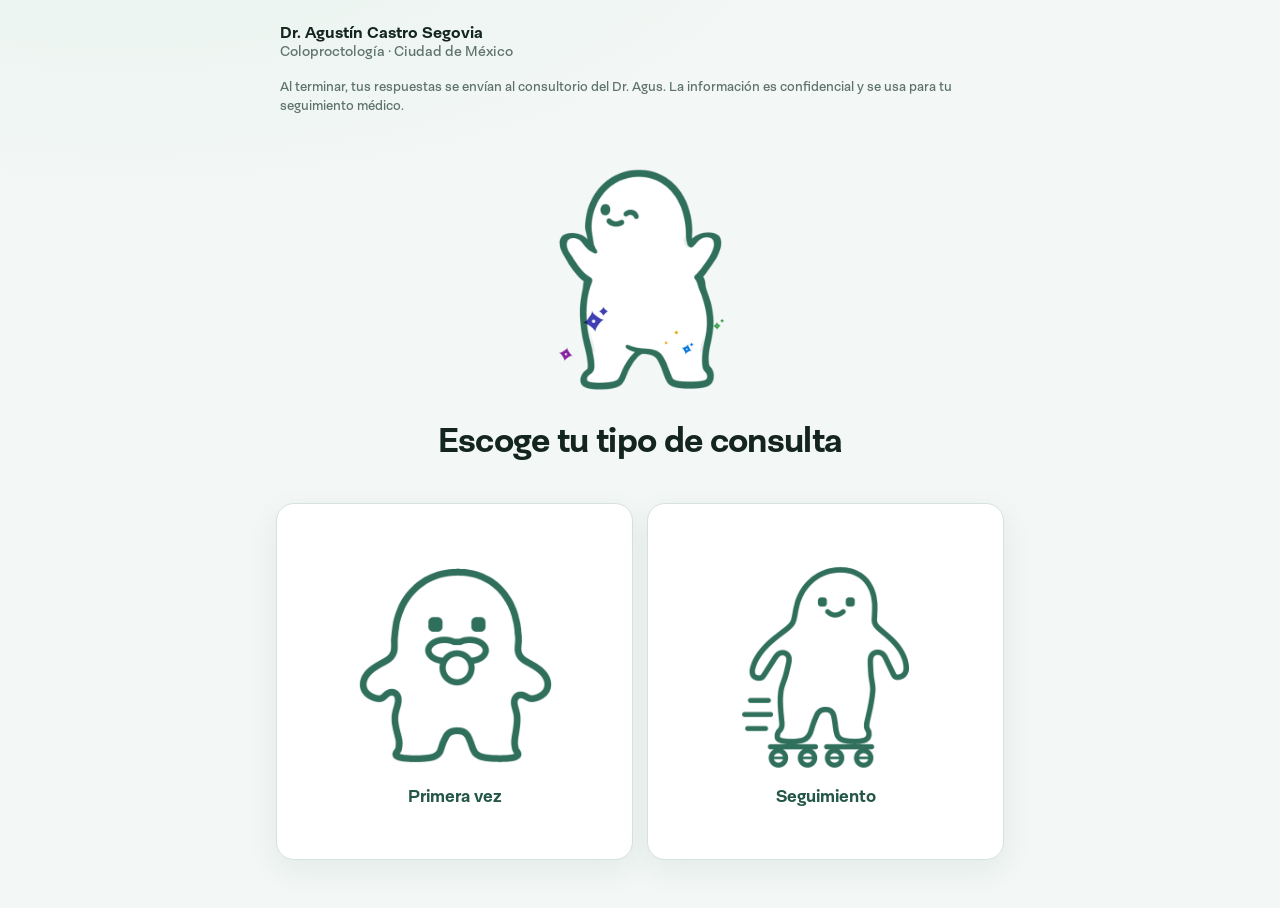
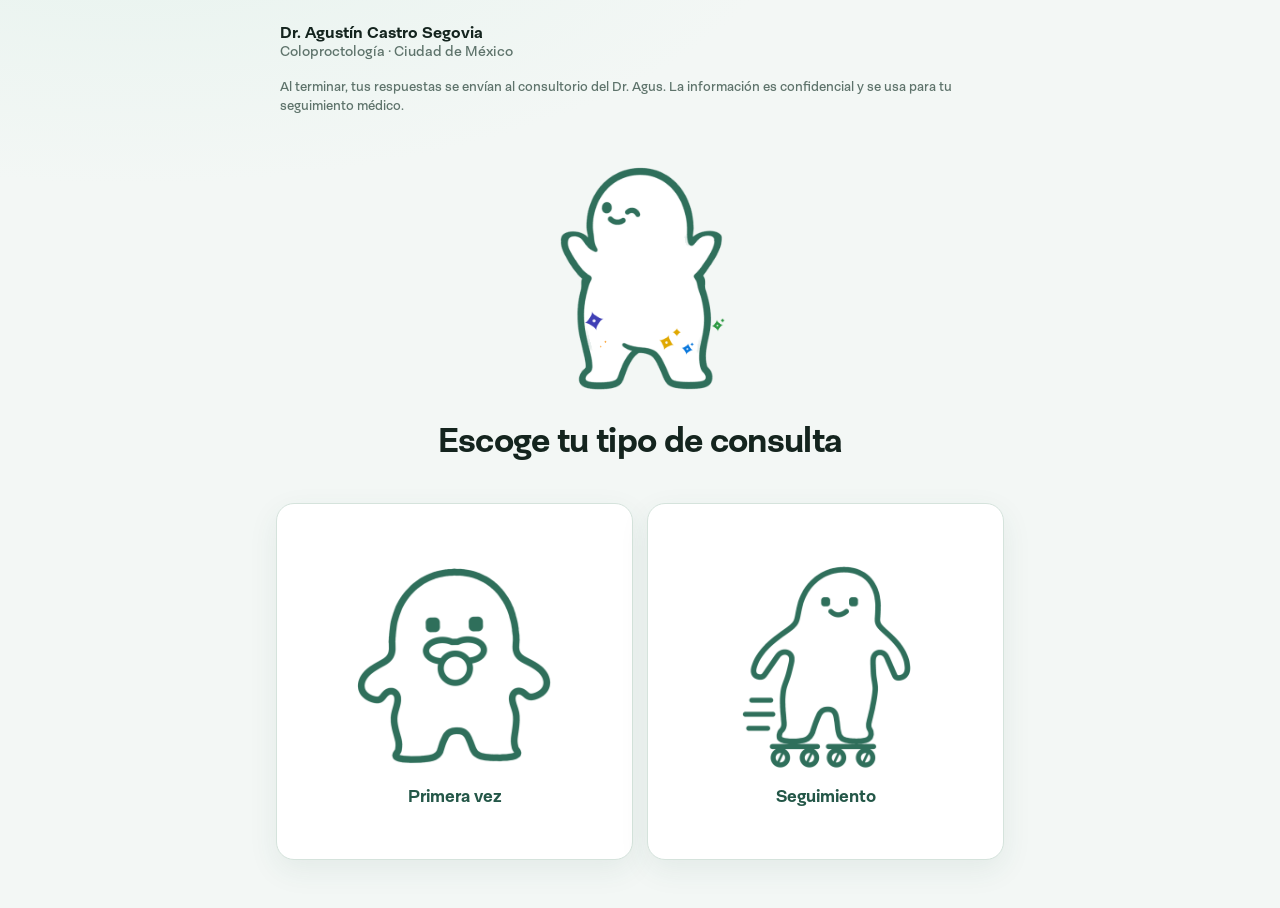
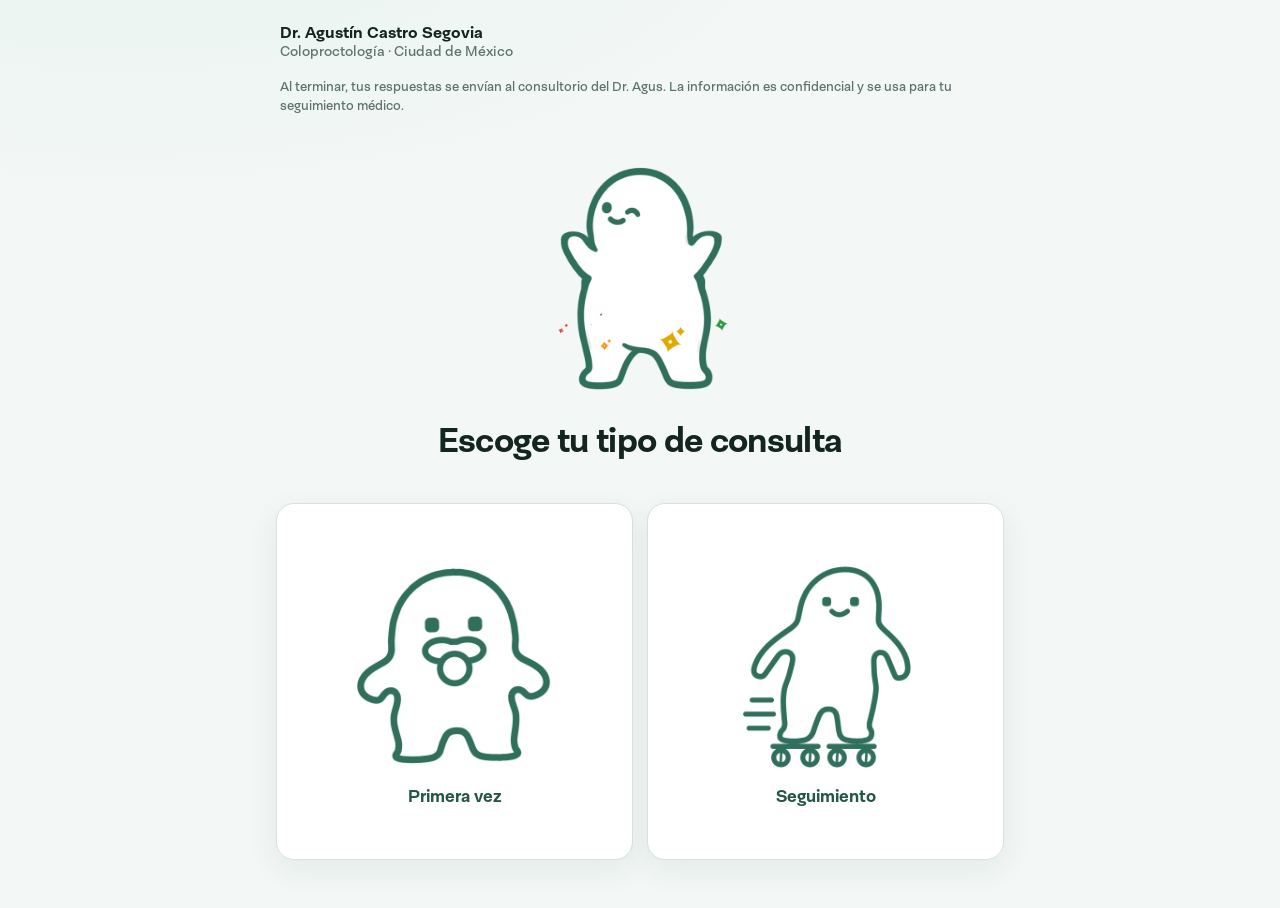
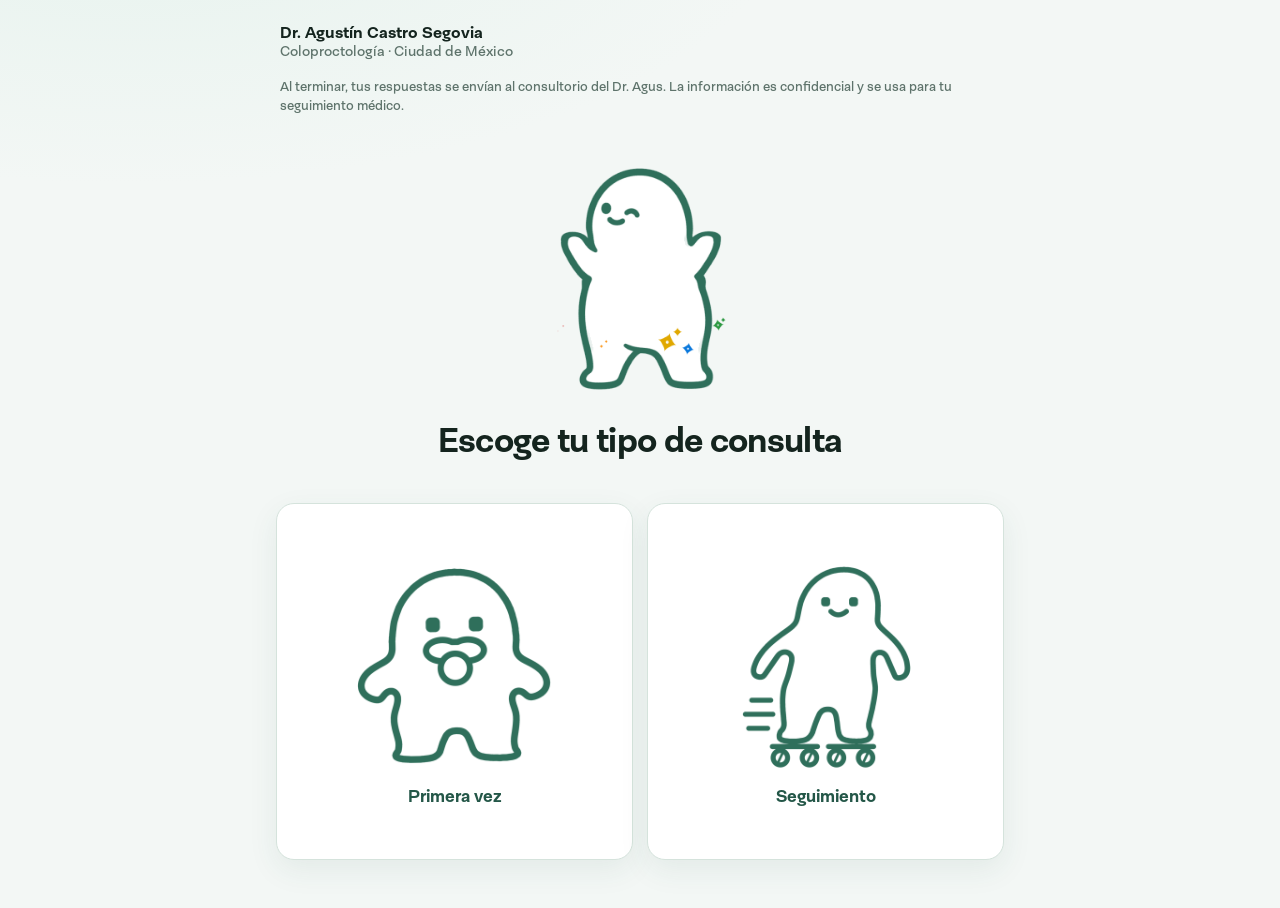
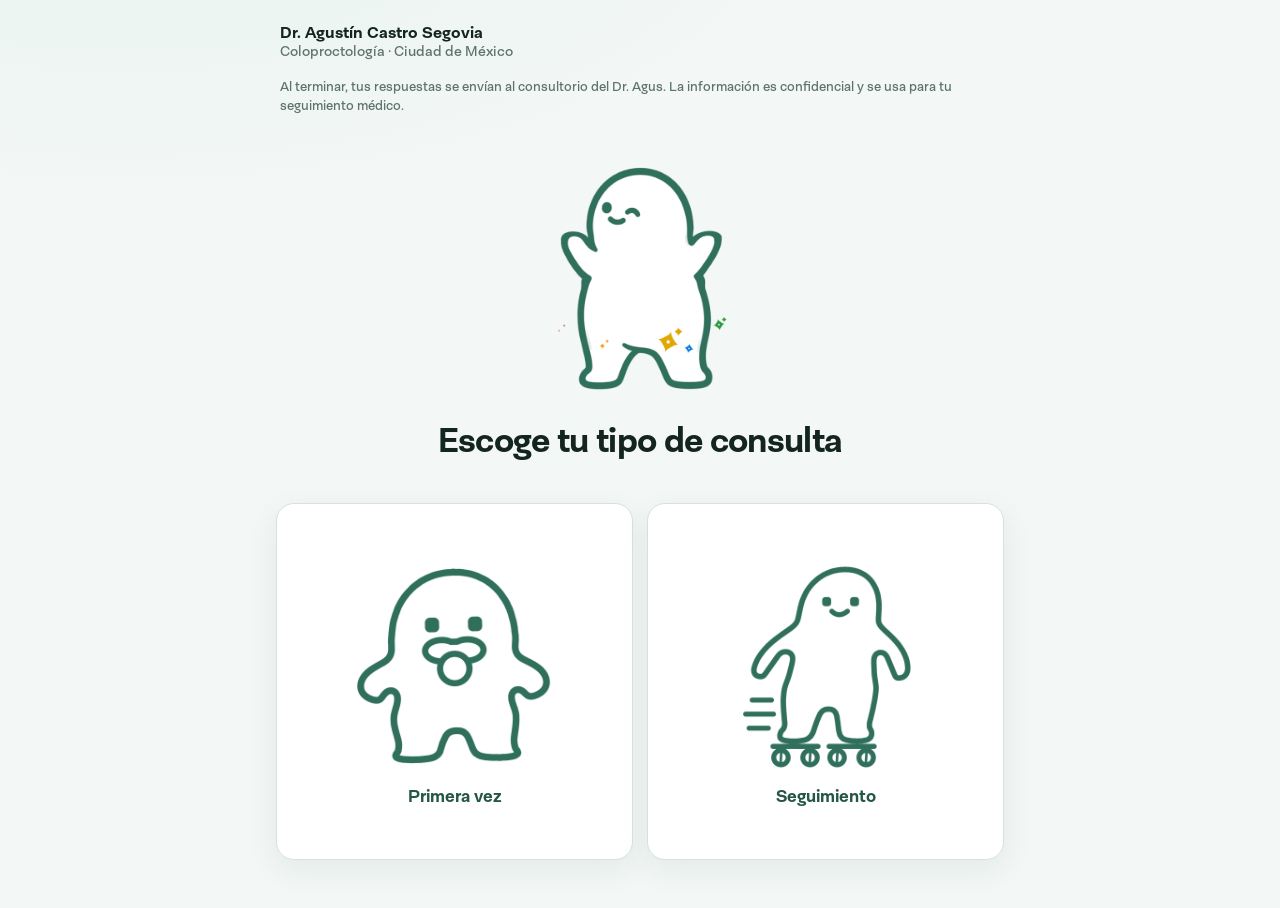
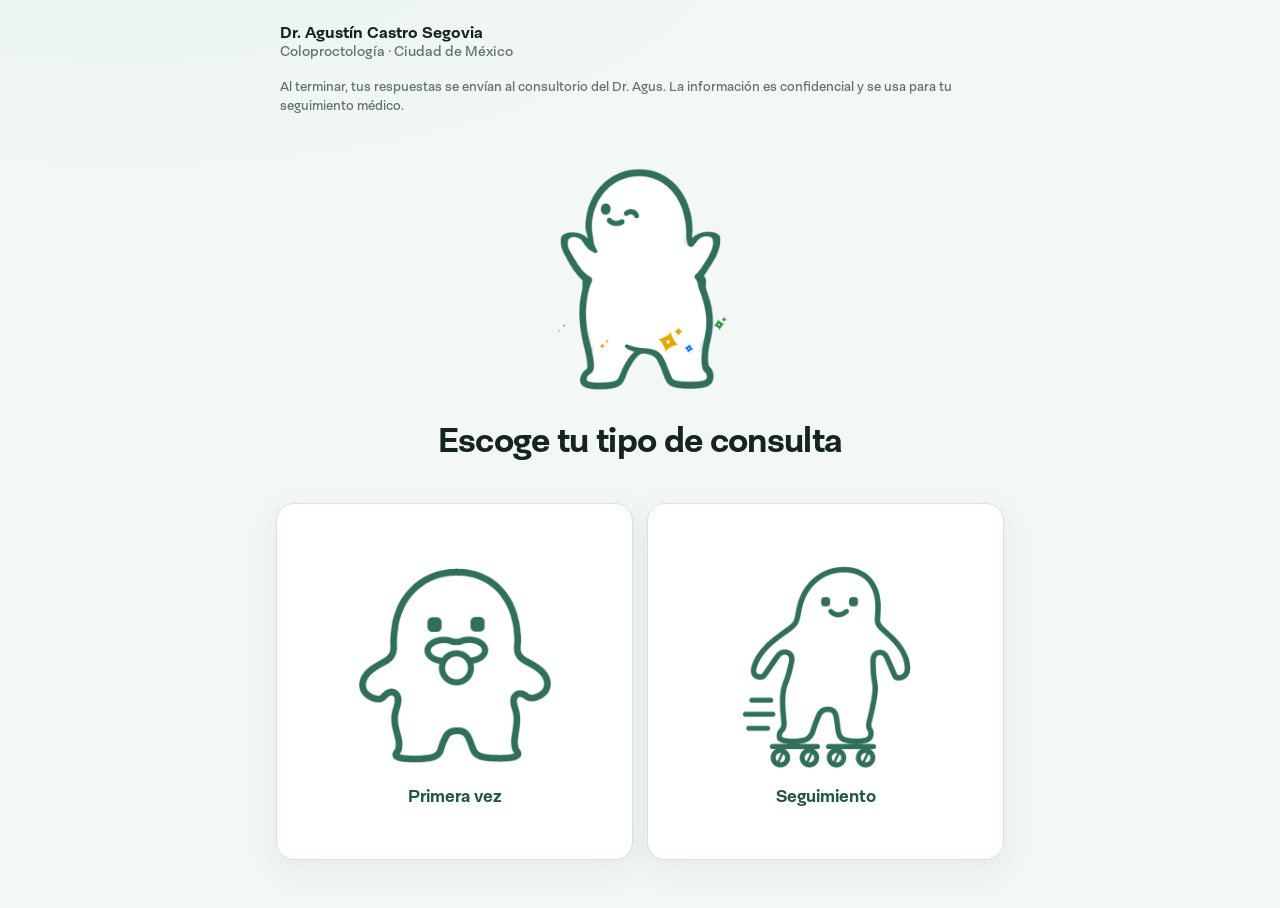
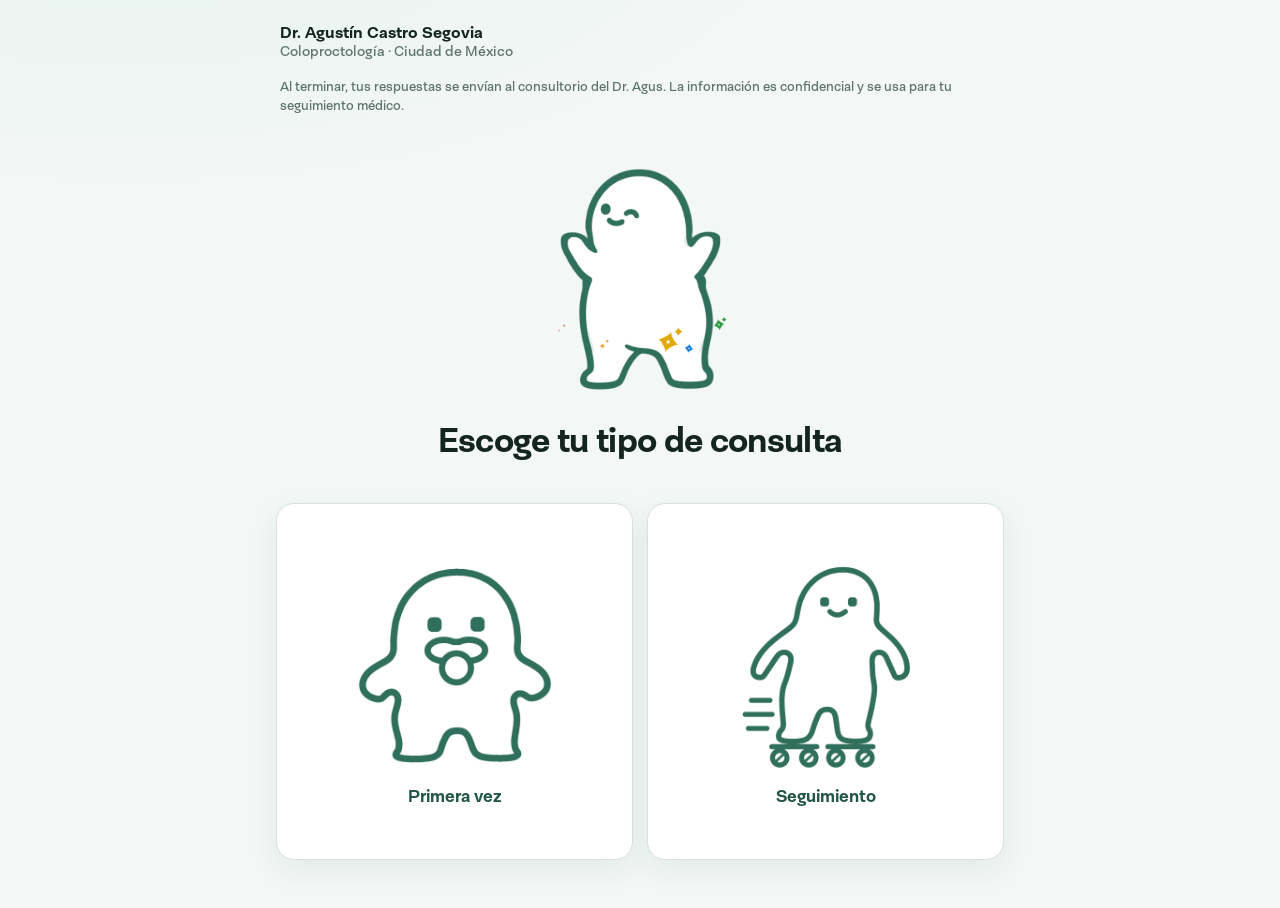
